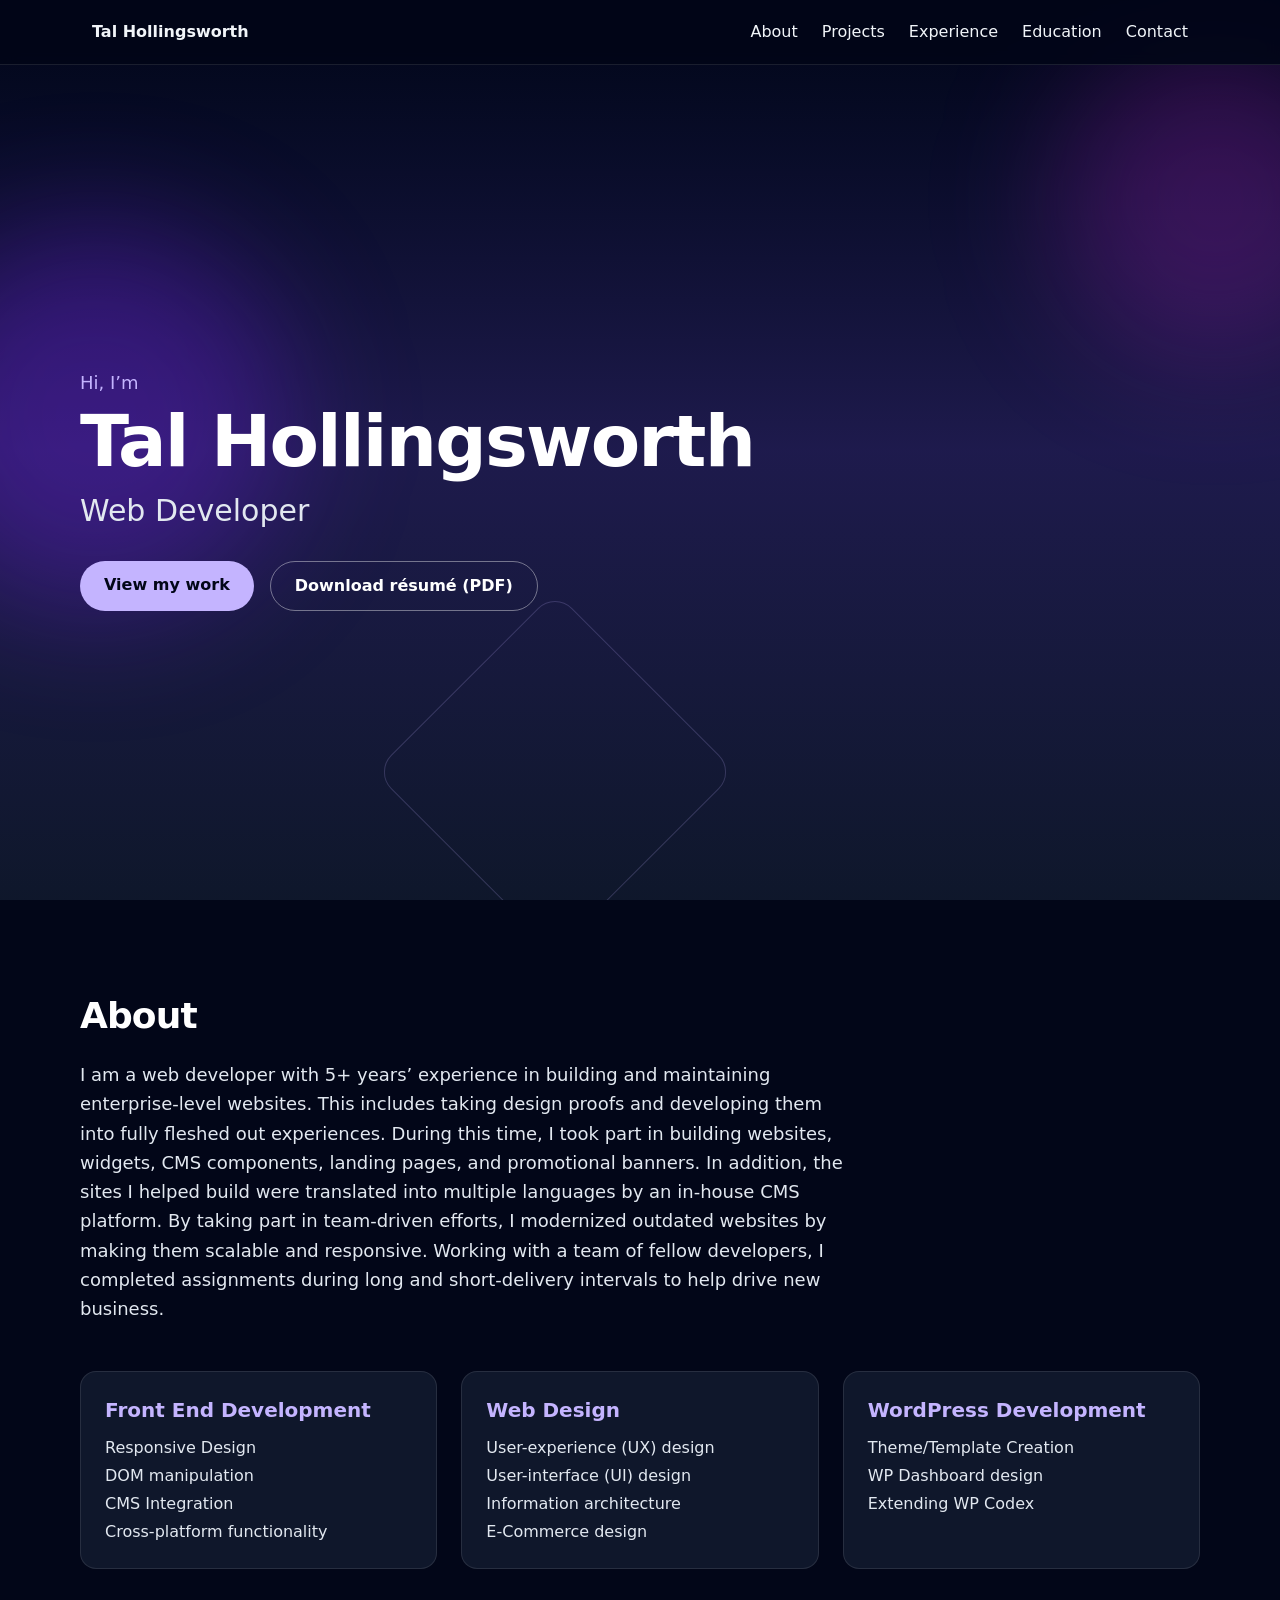
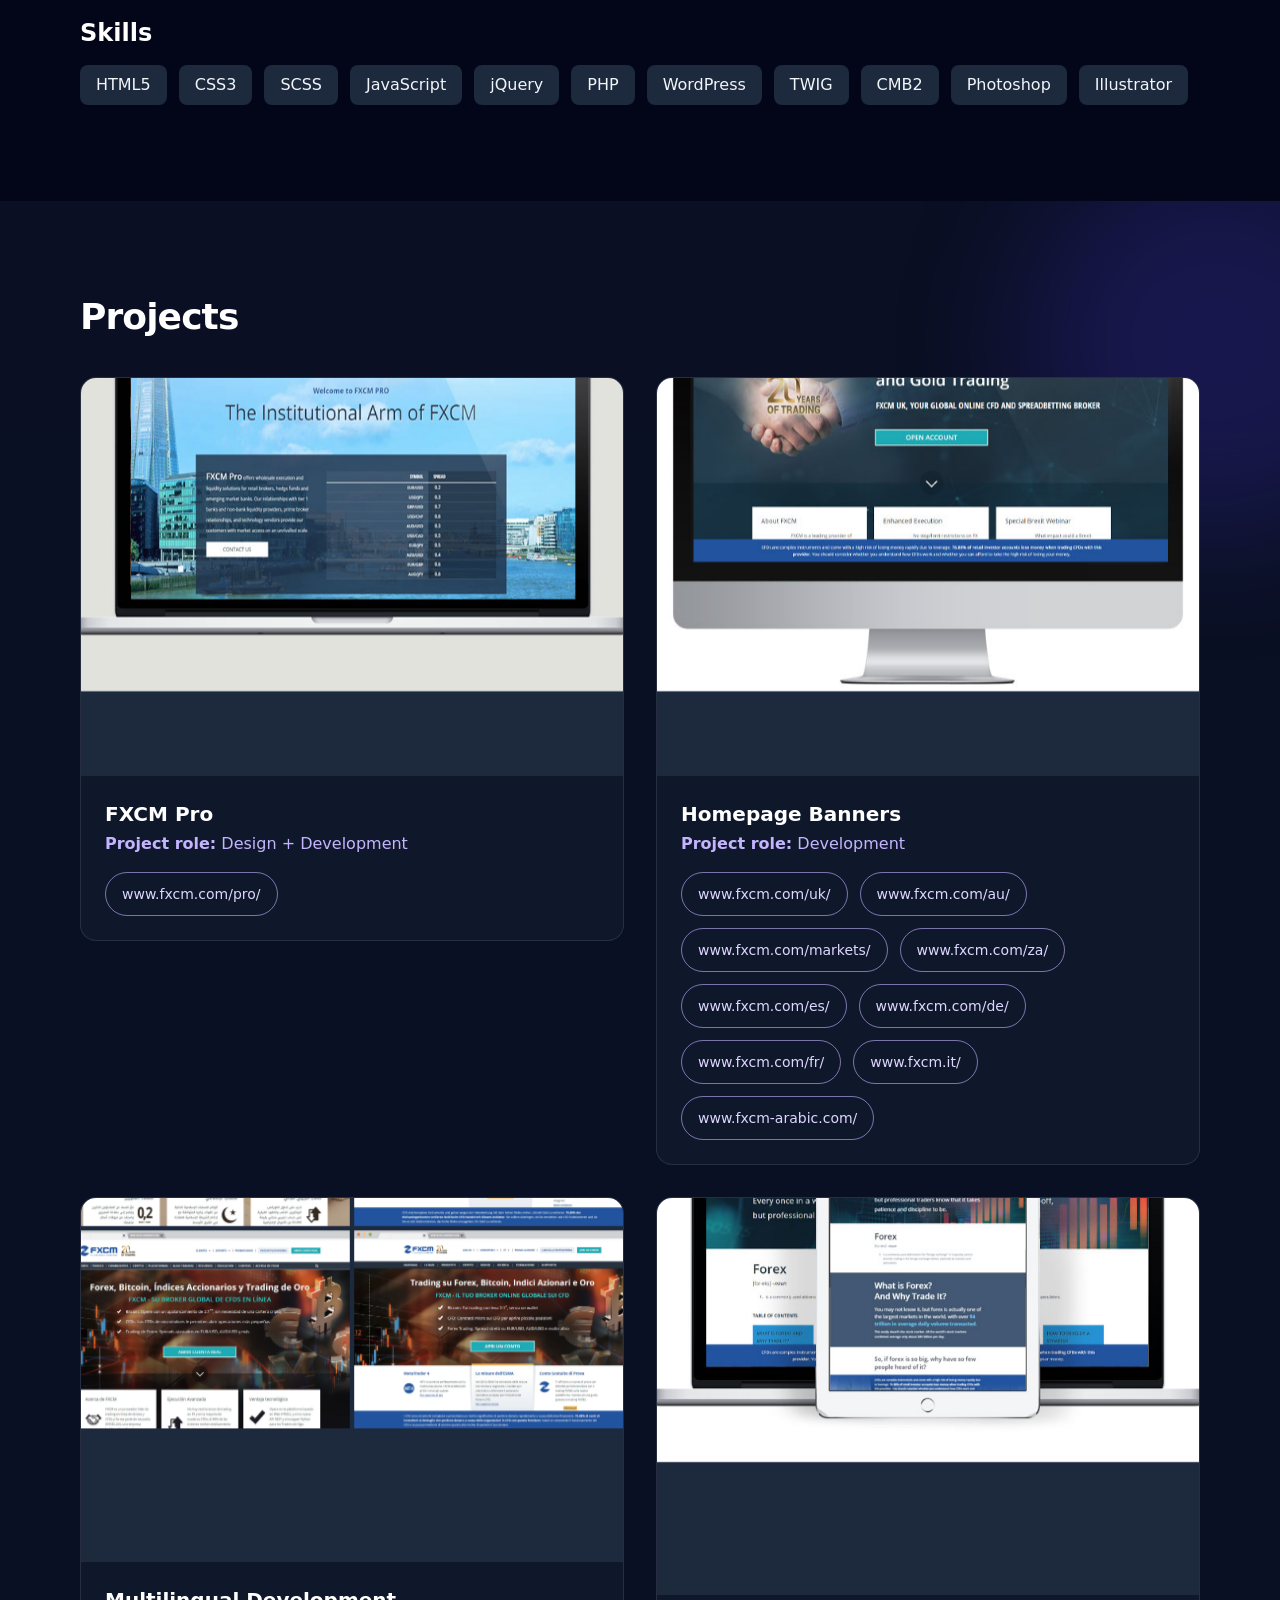
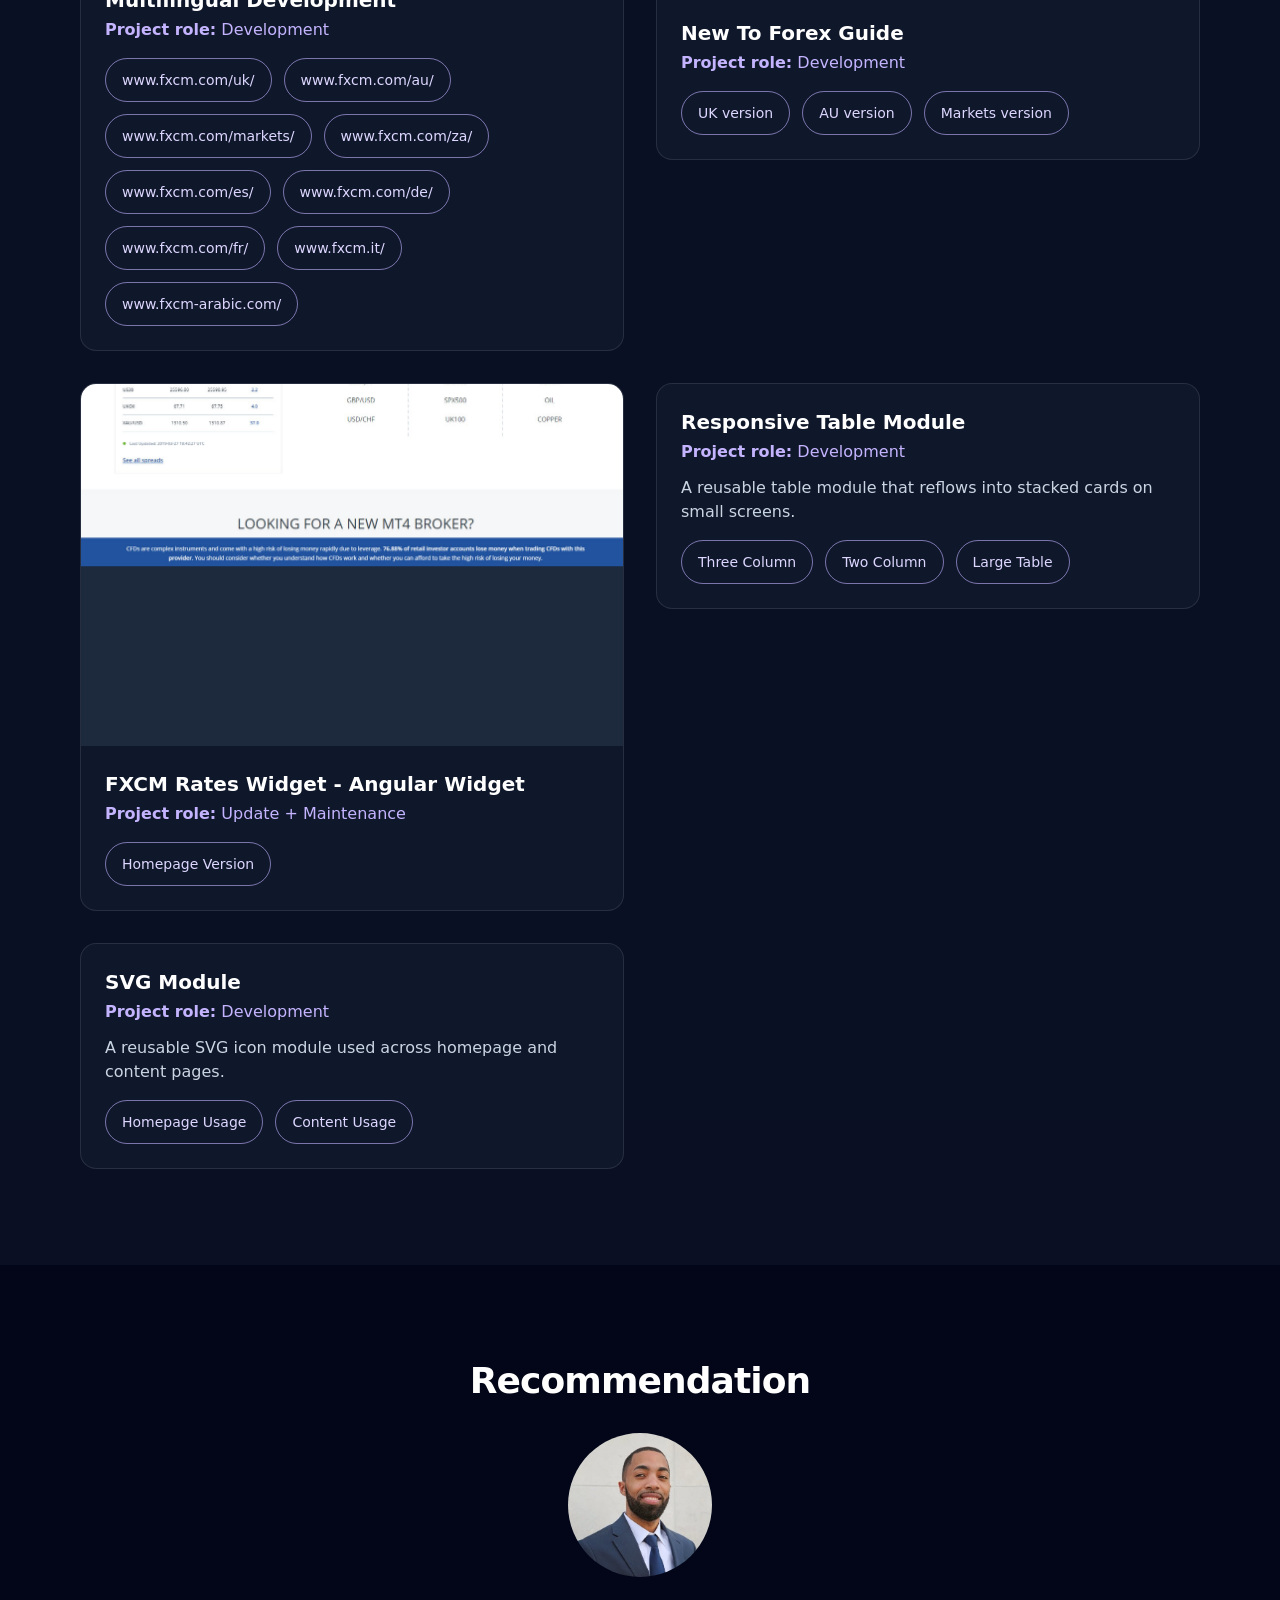
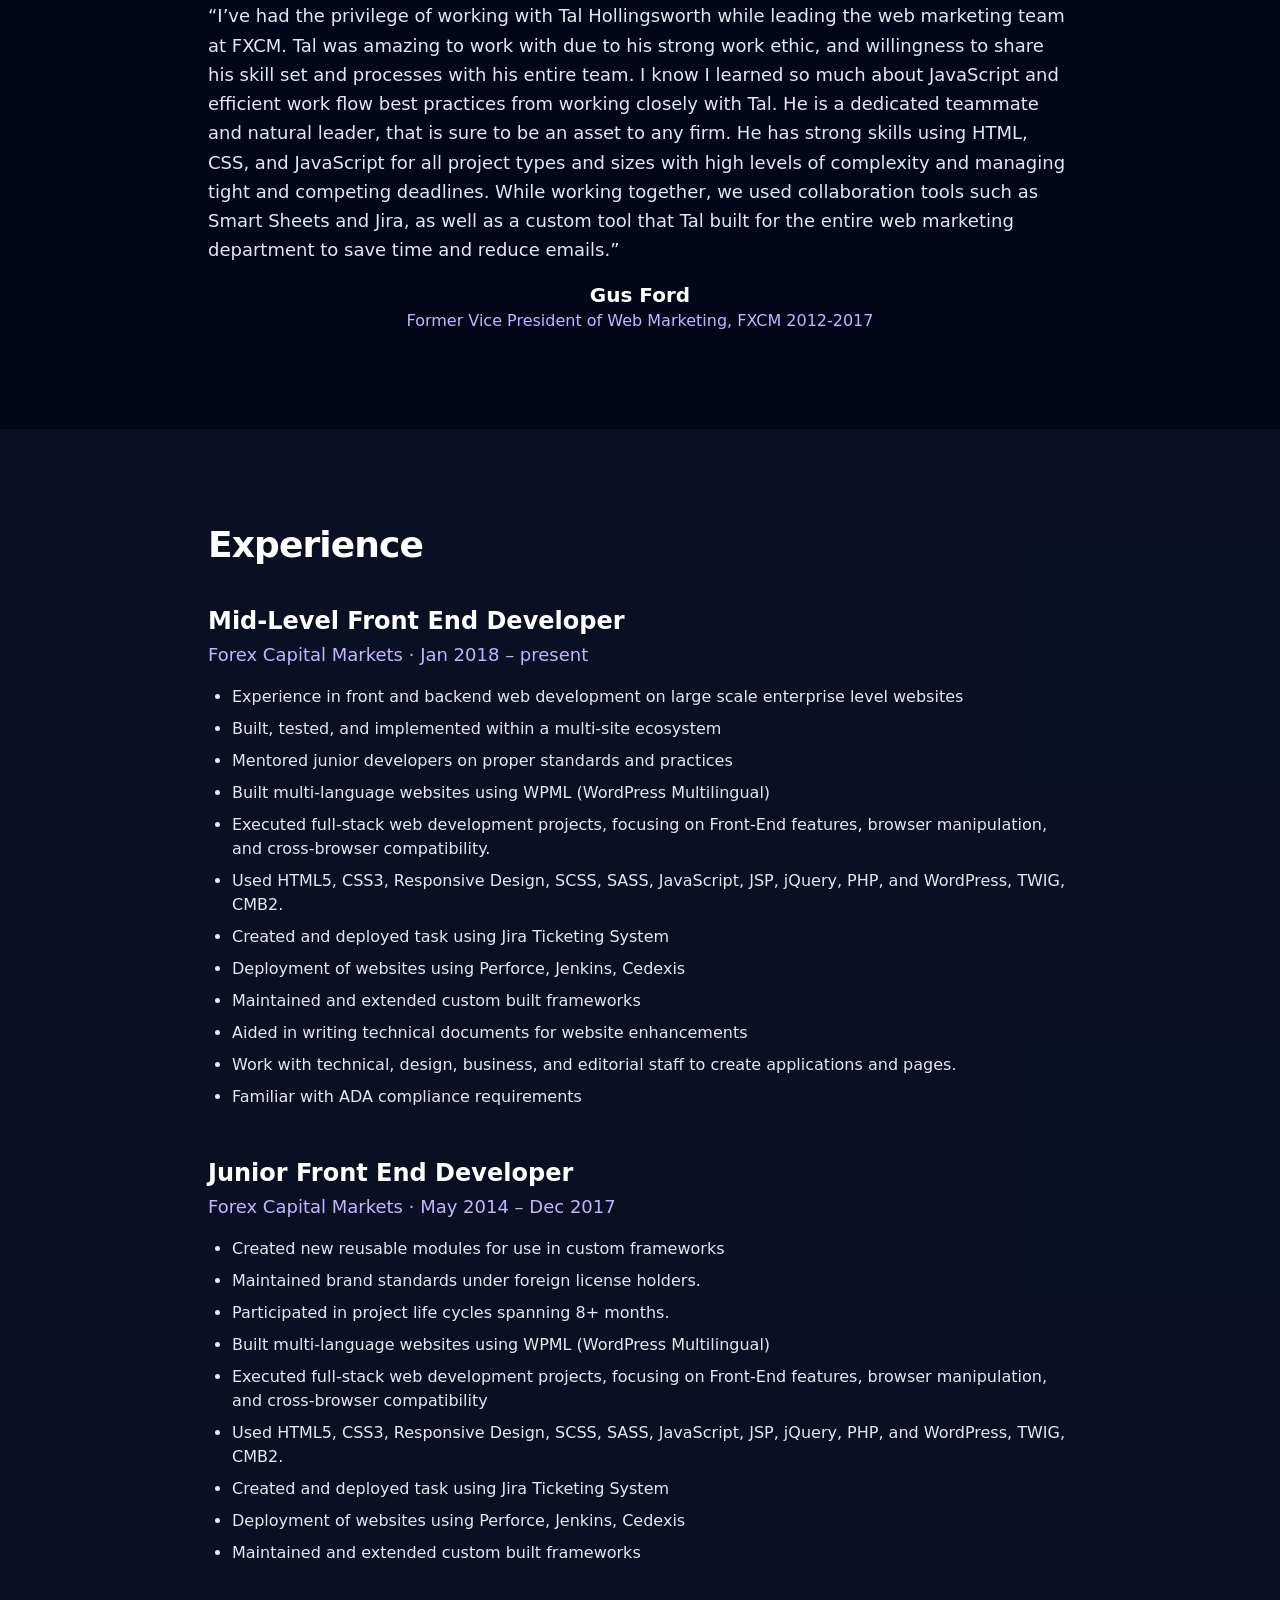
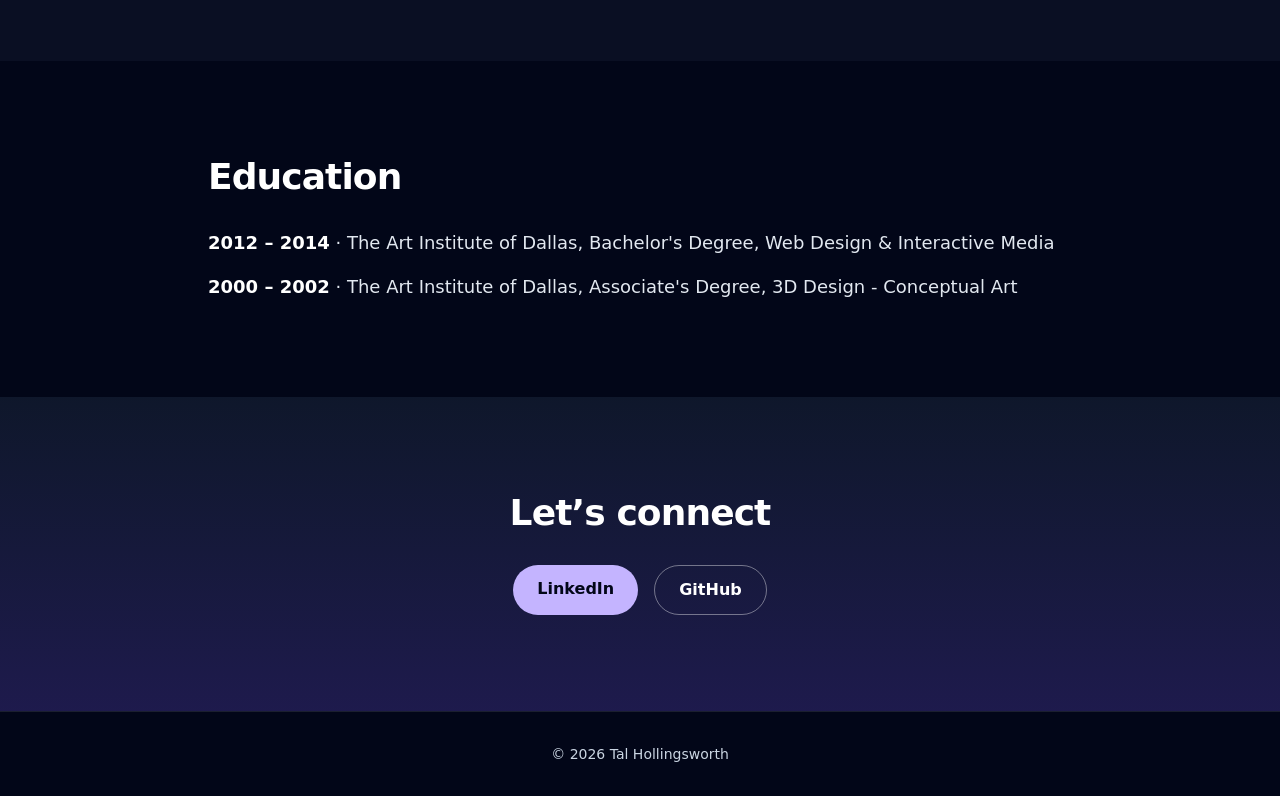
==== index.html @ cdb75568 "Deploy modern portfolio Co-authored-by: Copilot <223556219+Copilot@users.noreply.github.com>" ====
<!DOCTYPE html><html lang="en" class="scroll-smooth antialiased"><head><meta charSet="utf-8"/><meta name="viewport" content="width=device-width, initial-scale=1"/><link rel="stylesheet" href="/_next/static/chunks/3t9hh4xk7poud.css" data-precedence="next"/><link rel="preload" as="script" fetchPriority="low" href="/_next/static/chunks/0j1we3cwg31qe.js"/><script src="/_next/static/chunks/1cuyxw6v18rxx.js" async=""></script><script src="/_next/static/chunks/39_j1bdzreq0m.js" async=""></script><script src="/_next/static/chunks/turbopack-2u1d16houkiyo.js" async=""></script><script src="/_next/static/chunks/3qfy96eoyh-ek.js" async=""></script><script src="/_next/static/chunks/020_-06i-cjxu.js" async=""></script><title>Tal Hollingsworth | Web Developer</title><meta name="description" content="Portfolio of Tal Hollingsworth, a front end web developer with 5+ years of enterprise experience."/><link rel="icon" href="/favicon.ico?favicon.1pvap5gibhwic.ico" sizes="32x32" type="image/x-icon"/><script src="/_next/static/chunks/0cz1d0mv5g_q7.js" noModule=""></script></head><body class="bg-slate-950 text-slate-100"><div hidden=""><!--$--><!--/$--></div><a href="#main" class="sr-only z-[60] rounded bg-white px-4 py-2 font-semibold text-slate-950 focus:not-sr-only focus:fixed focus:left-2 focus:top-2">Skip to main content</a><header class="fixed inset-x-0 top-0 z-50 border-b border-white/10 bg-slate-950/90 backdrop-blur"><nav aria-label="Main" class="mx-auto flex max-w-6xl items-center justify-between px-4 py-3"><a href="#top" class="block rounded px-3 py-2 text-slate-100 hover:text-violet-300 focus-visible:outline-2 focus-visible:outline-offset-2 focus-visible:outline-violet-300 font-semibold">Tal Hollingsworth</a><button type="button" class="rounded border border-white/30 px-3 py-2 text-slate-100 md:hidden focus-visible:outline-2 focus-visible:outline-offset-2 focus-visible:outline-violet-300" aria-expanded="false" aria-controls="nav-links">Menu</button><ul id="nav-links" class="hidden absolute inset-x-0 top-full bg-slate-950 p-2 md:static md:flex md:bg-transparent md:p-0"><li><a href="#about" class="block rounded px-3 py-2 text-slate-100 hover:text-violet-300 focus-visible:outline-2 focus-visible:outline-offset-2 focus-visible:outline-violet-300">About</a></li><li><a href="#projects" class="block rounded px-3 py-2 text-slate-100 hover:text-violet-300 focus-visible:outline-2 focus-visible:outline-offset-2 focus-visible:outline-violet-300">Projects</a></li><li><a href="#experience" class="block rounded px-3 py-2 text-slate-100 hover:text-violet-300 focus-visible:outline-2 focus-visible:outline-offset-2 focus-visible:outline-violet-300">Experience</a></li><li><a href="#education" class="block rounded px-3 py-2 text-slate-100 hover:text-violet-300 focus-visible:outline-2 focus-visible:outline-offset-2 focus-visible:outline-violet-300">Education</a></li><li><a href="#contact" class="block rounded px-3 py-2 text-slate-100 hover:text-violet-300 focus-visible:outline-2 focus-visible:outline-offset-2 focus-visible:outline-violet-300">Contact</a></li></ul></nav></header><main id="main"><section id="top" aria-labelledby="hero-title" class="relative flex min-h-screen items-center overflow-hidden bg-gradient-to-b from-slate-950 via-indigo-950 to-slate-900"><div aria-hidden="true" class="pointer-events-none absolute inset-0"><div class="will-change-transform absolute -left-24 top-1/4"><div class="h-96 w-96 rounded-full bg-violet-600/30 blur-3xl"></div></div><div class="will-change-transform absolute -right-24 top-10"><div class="h-80 w-80 rounded-full bg-fuchsia-500/20 blur-3xl"></div></div><div class="will-change-transform absolute bottom-0 left-1/3"><div class="h-64 w-64 rotate-45 rounded-3xl border border-violet-300/20"></div></div></div><div class="relative mx-auto w-full max-w-6xl px-4 pt-20"><p class="text-lg text-violet-300">Hi, I’m</p><h1 id="hero-title" class="mt-2 text-5xl font-extrabold tracking-tight text-white sm:text-7xl">Tal Hollingsworth</h1><p class="mt-4 text-2xl text-slate-200 sm:text-3xl">Web Developer</p><div class="mt-8 flex flex-wrap gap-4"><a href="#projects" class="rounded-full bg-violet-300 px-6 py-3 font-semibold text-slate-950 hover:bg-violet-200 focus-visible:outline-2 focus-visible:outline-offset-2 focus-visible:outline-violet-300">View my work</a><a href="/pdf/tal-hollingsworth-resume-portfolio.pdf" class="rounded-full border border-white/40 px-6 py-3 font-semibold text-white hover:bg-white/10 focus-visible:outline-2 focus-visible:outline-offset-2 focus-visible:outline-violet-300">Download résumé (PDF)</a></div></div></section><section id="about" aria-labelledby="about-title" class="mx-auto max-w-6xl px-4 py-24"><h2 id="about-title" class="text-3xl font-bold tracking-tight text-white sm:text-4xl">About</h2><p class="mt-6 max-w-3xl text-lg leading-relaxed text-slate-200">I am a web developer with 5+ years’ experience in building and maintaining enterprise-level websites. This includes taking design proofs and developing them into fully fleshed out experiences. During this time, I took part in building websites, widgets, CMS components, landing pages, and promotional banners. In addition, the sites I helped build were translated into multiple languages by an in-house CMS platform. By taking part in team-driven efforts, I modernized outdated websites by making them scalable and responsive. Working with a team of fellow developers, I completed assignments during long and short-delivery intervals to help drive new business.</p><div class="mt-12 grid gap-6 md:grid-cols-3"><div class="rounded-2xl border border-white/10 bg-slate-900 p-6"><h3 class="text-xl font-semibold text-violet-300">Front End Development</h3><ul class="mt-3 space-y-1 text-slate-200"><li>Responsive Design</li><li>DOM manipulation</li><li>CMS Integration</li><li>Cross-platform functionality</li></ul></div><div class="rounded-2xl border border-white/10 bg-slate-900 p-6"><h3 class="text-xl font-semibold text-violet-300">Web Design</h3><ul class="mt-3 space-y-1 text-slate-200"><li>User-experience (UX) design</li><li>User-interface (UI) design</li><li>Information architecture</li><li>E-Commerce design</li></ul></div><div class="rounded-2xl border border-white/10 bg-slate-900 p-6"><h3 class="text-xl font-semibold text-violet-300">WordPress Development</h3><ul class="mt-3 space-y-1 text-slate-200"><li>Theme/Template Creation</li><li>WP Dashboard design</li><li>Extending WP Codex</li></ul></div></div><h3 class="mt-12 text-2xl font-semibold text-white">Skills</h3><ul class="mt-4 flex flex-wrap gap-3"><li class="rounded-lg bg-slate-800 px-4 py-2 text-slate-100">HTML5</li><li class="rounded-lg bg-slate-800 px-4 py-2 text-slate-100">CSS3</li><li class="rounded-lg bg-slate-800 px-4 py-2 text-slate-100">SCSS</li><li class="rounded-lg bg-slate-800 px-4 py-2 text-slate-100">JavaScript</li><li class="rounded-lg bg-slate-800 px-4 py-2 text-slate-100">jQuery</li><li class="rounded-lg bg-slate-800 px-4 py-2 text-slate-100">PHP</li><li class="rounded-lg bg-slate-800 px-4 py-2 text-slate-100">WordPress</li><li class="rounded-lg bg-slate-800 px-4 py-2 text-slate-100">TWIG</li><li class="rounded-lg bg-slate-800 px-4 py-2 text-slate-100">CMB2</li><li class="rounded-lg bg-slate-800 px-4 py-2 text-slate-100">Photoshop</li><li class="rounded-lg bg-slate-800 px-4 py-2 text-slate-100">Illustrator</li></ul></section><section id="projects" aria-labelledby="projects-title" class="relative overflow-hidden bg-slate-900/60 py-24"><div aria-hidden="true" class="pointer-events-none absolute inset-0"><div class="will-change-transform absolute -right-32 top-1/3"><div class="h-96 w-96 rounded-full bg-indigo-600/20 blur-3xl"></div></div></div><div class="relative mx-auto max-w-6xl px-4"><h2 id="projects-title" class="text-3xl font-bold tracking-tight text-white sm:text-4xl">Projects</h2><ul class="mt-10 grid gap-8 lg:grid-cols-2"><li><article aria-labelledby="project-0" class="overflow-hidden rounded-2xl border border-white/10 bg-slate-900"><div class="overflow-hidden bg-slate-800"><div class="will-change-transform "><div class="grid gap-1  scale-110"><img src="/img/fxcm-pro.jpg" alt="Screenshot: FXCM Pro homepage" loading="lazy" class="h-full w-full object-cover"/></div></div></div><div class="p-6"><h3 id="project-0" class="text-xl font-semibold text-white">FXCM Pro</h3><p class="mt-1 text-violet-300"><span class="font-semibold">Project role:</span> <!-- -->Design + Development</p><ul class="mt-4 flex flex-wrap gap-3"><li><a href="https://www.fxcm.com/pro" target="_blank" rel="noopener noreferrer" class="inline-flex min-h-11 items-center rounded-full border border-violet-300/60 px-4 py-2 text-sm text-violet-200 hover:bg-violet-300 hover:text-slate-950 focus-visible:outline-2 focus-visible:outline-offset-2 focus-visible:outline-violet-300">www.fxcm.com/pro/<span class="sr-only"> (opens in new tab)</span></a></li></ul></div></article></li><li><article aria-labelledby="project-1" class="overflow-hidden rounded-2xl border border-white/10 bg-slate-900"><div class="overflow-hidden bg-slate-800"><div class="will-change-transform "><div class="grid gap-1  scale-110"><img src="/img/homepage-banners.jpg" alt="Screenshot: FXCM 20 year homepage banner" loading="lazy" class="h-full w-full object-cover"/></div></div></div><div class="p-6"><h3 id="project-1" class="text-xl font-semibold text-white">Homepage Banners</h3><p class="mt-1 text-violet-300"><span class="font-semibold">Project role:</span> <!-- -->Development</p><ul class="mt-4 flex flex-wrap gap-3"><li><a href="https://www.fxcm.com/uk" target="_blank" rel="noopener noreferrer" class="inline-flex min-h-11 items-center rounded-full border border-violet-300/60 px-4 py-2 text-sm text-violet-200 hover:bg-violet-300 hover:text-slate-950 focus-visible:outline-2 focus-visible:outline-offset-2 focus-visible:outline-violet-300">www.fxcm.com/uk/<span class="sr-only"> (opens in new tab)</span></a></li><li><a href="https://www.fxcm.com/au" target="_blank" rel="noopener noreferrer" class="inline-flex min-h-11 items-center rounded-full border border-violet-300/60 px-4 py-2 text-sm text-violet-200 hover:bg-violet-300 hover:text-slate-950 focus-visible:outline-2 focus-visible:outline-offset-2 focus-visible:outline-violet-300">www.fxcm.com/au/<span class="sr-only"> (opens in new tab)</span></a></li><li><a href="https://www.fxcm.com/markets" target="_blank" rel="noopener noreferrer" class="inline-flex min-h-11 items-center rounded-full border border-violet-300/60 px-4 py-2 text-sm text-violet-200 hover:bg-violet-300 hover:text-slate-950 focus-visible:outline-2 focus-visible:outline-offset-2 focus-visible:outline-violet-300">www.fxcm.com/markets/<span class="sr-only"> (opens in new tab)</span></a></li><li><a href="https://www.fxcm.com/za" target="_blank" rel="noopener noreferrer" class="inline-flex min-h-11 items-center rounded-full border border-violet-300/60 px-4 py-2 text-sm text-violet-200 hover:bg-violet-300 hover:text-slate-950 focus-visible:outline-2 focus-visible:outline-offset-2 focus-visible:outline-violet-300">www.fxcm.com/za/<span class="sr-only"> (opens in new tab)</span></a></li><li><a href="https://www.fxcm.com/es" target="_blank" rel="noopener noreferrer" class="inline-flex min-h-11 items-center rounded-full border border-violet-300/60 px-4 py-2 text-sm text-violet-200 hover:bg-violet-300 hover:text-slate-950 focus-visible:outline-2 focus-visible:outline-offset-2 focus-visible:outline-violet-300">www.fxcm.com/es/<span class="sr-only"> (opens in new tab)</span></a></li><li><a href="https://www.fxcm.com/de" target="_blank" rel="noopener noreferrer" class="inline-flex min-h-11 items-center rounded-full border border-violet-300/60 px-4 py-2 text-sm text-violet-200 hover:bg-violet-300 hover:text-slate-950 focus-visible:outline-2 focus-visible:outline-offset-2 focus-visible:outline-violet-300">www.fxcm.com/de/<span class="sr-only"> (opens in new tab)</span></a></li><li><a href="https://www.fxcm.com/fr" target="_blank" rel="noopener noreferrer" class="inline-flex min-h-11 items-center rounded-full border border-violet-300/60 px-4 py-2 text-sm text-violet-200 hover:bg-violet-300 hover:text-slate-950 focus-visible:outline-2 focus-visible:outline-offset-2 focus-visible:outline-violet-300">www.fxcm.com/fr/<span class="sr-only"> (opens in new tab)</span></a></li><li><a href="https://www.fxcm.it/" target="_blank" rel="noopener noreferrer" class="inline-flex min-h-11 items-center rounded-full border border-violet-300/60 px-4 py-2 text-sm text-violet-200 hover:bg-violet-300 hover:text-slate-950 focus-visible:outline-2 focus-visible:outline-offset-2 focus-visible:outline-violet-300">www.fxcm.it/<span class="sr-only"> (opens in new tab)</span></a></li><li><a href="https://www.fxcm-arabic.com/" target="_blank" rel="noopener noreferrer" class="inline-flex min-h-11 items-center rounded-full border border-violet-300/60 px-4 py-2 text-sm text-violet-200 hover:bg-violet-300 hover:text-slate-950 focus-visible:outline-2 focus-visible:outline-offset-2 focus-visible:outline-violet-300">www.fxcm-arabic.com/<span class="sr-only"> (opens in new tab)</span></a></li></ul></div></article></li><li><article aria-labelledby="project-2" class="overflow-hidden rounded-2xl border border-white/10 bg-slate-900"><div class="overflow-hidden bg-slate-800"><div class="will-change-transform "><div class="grid gap-1 grid-cols-2 scale-110"><img src="/img/ar-banner.jpg" alt="Screenshot: FXCM Arabic homepage" loading="lazy" class="h-full w-full object-cover"/><img src="/img/de-banner.jpg" alt="Screenshot: FXCM German homepage" loading="lazy" class="h-full w-full object-cover"/><img src="/img/es-banner.jpg" alt="Screenshot: FXCM Spanish homepage" loading="lazy" class="h-full w-full object-cover"/><img src="/img/it-banner.jpg" alt="Screenshot: FXCM Italian homepage" loading="lazy" class="h-full w-full object-cover"/></div></div></div><div class="p-6"><h3 id="project-2" class="text-xl font-semibold text-white">Multilingual Development</h3><p class="mt-1 text-violet-300"><span class="font-semibold">Project role:</span> <!-- -->Development</p><ul class="mt-4 flex flex-wrap gap-3"><li><a href="https://www.fxcm.com/uk" target="_blank" rel="noopener noreferrer" class="inline-flex min-h-11 items-center rounded-full border border-violet-300/60 px-4 py-2 text-sm text-violet-200 hover:bg-violet-300 hover:text-slate-950 focus-visible:outline-2 focus-visible:outline-offset-2 focus-visible:outline-violet-300">www.fxcm.com/uk/<span class="sr-only"> (opens in new tab)</span></a></li><li><a href="https://www.fxcm.com/au" target="_blank" rel="noopener noreferrer" class="inline-flex min-h-11 items-center rounded-full border border-violet-300/60 px-4 py-2 text-sm text-violet-200 hover:bg-violet-300 hover:text-slate-950 focus-visible:outline-2 focus-visible:outline-offset-2 focus-visible:outline-violet-300">www.fxcm.com/au/<span class="sr-only"> (opens in new tab)</span></a></li><li><a href="https://www.fxcm.com/markets" target="_blank" rel="noopener noreferrer" class="inline-flex min-h-11 items-center rounded-full border border-violet-300/60 px-4 py-2 text-sm text-violet-200 hover:bg-violet-300 hover:text-slate-950 focus-visible:outline-2 focus-visible:outline-offset-2 focus-visible:outline-violet-300">www.fxcm.com/markets/<span class="sr-only"> (opens in new tab)</span></a></li><li><a href="https://www.fxcm.com/za" target="_blank" rel="noopener noreferrer" class="inline-flex min-h-11 items-center rounded-full border border-violet-300/60 px-4 py-2 text-sm text-violet-200 hover:bg-violet-300 hover:text-slate-950 focus-visible:outline-2 focus-visible:outline-offset-2 focus-visible:outline-violet-300">www.fxcm.com/za/<span class="sr-only"> (opens in new tab)</span></a></li><li><a href="https://www.fxcm.com/es" target="_blank" rel="noopener noreferrer" class="inline-flex min-h-11 items-center rounded-full border border-violet-300/60 px-4 py-2 text-sm text-violet-200 hover:bg-violet-300 hover:text-slate-950 focus-visible:outline-2 focus-visible:outline-offset-2 focus-visible:outline-violet-300">www.fxcm.com/es/<span class="sr-only"> (opens in new tab)</span></a></li><li><a href="https://www.fxcm.com/de" target="_blank" rel="noopener noreferrer" class="inline-flex min-h-11 items-center rounded-full border border-violet-300/60 px-4 py-2 text-sm text-violet-200 hover:bg-violet-300 hover:text-slate-950 focus-visible:outline-2 focus-visible:outline-offset-2 focus-visible:outline-violet-300">www.fxcm.com/de/<span class="sr-only"> (opens in new tab)</span></a></li><li><a href="https://www.fxcm.com/fr" target="_blank" rel="noopener noreferrer" class="inline-flex min-h-11 items-center rounded-full border border-violet-300/60 px-4 py-2 text-sm text-violet-200 hover:bg-violet-300 hover:text-slate-950 focus-visible:outline-2 focus-visible:outline-offset-2 focus-visible:outline-violet-300">www.fxcm.com/fr/<span class="sr-only"> (opens in new tab)</span></a></li><li><a href="https://www.fxcm.it/" target="_blank" rel="noopener noreferrer" class="inline-flex min-h-11 items-center rounded-full border border-violet-300/60 px-4 py-2 text-sm text-violet-200 hover:bg-violet-300 hover:text-slate-950 focus-visible:outline-2 focus-visible:outline-offset-2 focus-visible:outline-violet-300">www.fxcm.it/<span class="sr-only"> (opens in new tab)</span></a></li><li><a href="https://www.fxcm-arabic.com/" target="_blank" rel="noopener noreferrer" class="inline-flex min-h-11 items-center rounded-full border border-violet-300/60 px-4 py-2 text-sm text-violet-200 hover:bg-violet-300 hover:text-slate-950 focus-visible:outline-2 focus-visible:outline-offset-2 focus-visible:outline-violet-300">www.fxcm-arabic.com/<span class="sr-only"> (opens in new tab)</span></a></li></ul></div></article></li><li><article aria-labelledby="project-3" class="overflow-hidden rounded-2xl border border-white/10 bg-slate-900"><div class="overflow-hidden bg-slate-800"><div class="will-change-transform "><div class="grid gap-1  scale-110"><img src="/img/new-to-forex-guide.jpg" alt="Screenshot: FXCM New to Forex Guide webpage" loading="lazy" class="h-full w-full object-cover"/></div></div></div><div class="p-6"><h3 id="project-3" class="text-xl font-semibold text-white">New To Forex Guide</h3><p class="mt-1 text-violet-300"><span class="font-semibold">Project role:</span> <!-- -->Development</p><ul class="mt-4 flex flex-wrap gap-3"><li><a href="https://www.fxcm.com/uk/education/new-to-forex/" target="_blank" rel="noopener noreferrer" class="inline-flex min-h-11 items-center rounded-full border border-violet-300/60 px-4 py-2 text-sm text-violet-200 hover:bg-violet-300 hover:text-slate-950 focus-visible:outline-2 focus-visible:outline-offset-2 focus-visible:outline-violet-300">UK version<span class="sr-only"> (opens in new tab)</span></a></li><li><a href="https://www.fxcm.com/au/education/new-to-forex/" target="_blank" rel="noopener noreferrer" class="inline-flex min-h-11 items-center rounded-full border border-violet-300/60 px-4 py-2 text-sm text-violet-200 hover:bg-violet-300 hover:text-slate-950 focus-visible:outline-2 focus-visible:outline-offset-2 focus-visible:outline-violet-300">AU version<span class="sr-only"> (opens in new tab)</span></a></li><li><a href="https://www.fxcm.com/markets/education/new-to-forex/" target="_blank" rel="noopener noreferrer" class="inline-flex min-h-11 items-center rounded-full border border-violet-300/60 px-4 py-2 text-sm text-violet-200 hover:bg-violet-300 hover:text-slate-950 focus-visible:outline-2 focus-visible:outline-offset-2 focus-visible:outline-violet-300">Markets version<span class="sr-only"> (opens in new tab)</span></a></li></ul></div></article></li><li><article aria-labelledby="project-4" class="overflow-hidden rounded-2xl border border-white/10 bg-slate-900"><div class="overflow-hidden bg-slate-800"><div class="will-change-transform "><div class="grid gap-1  scale-110"><img src="/img/rate-widget.jpg" alt="Screenshot: FXCM Rates Widget" loading="lazy" class="h-full w-full object-cover"/></div></div></div><div class="p-6"><h3 id="project-4" class="text-xl font-semibold text-white">FXCM Rates Widget - Angular Widget</h3><p class="mt-1 text-violet-300"><span class="font-semibold">Project role:</span> <!-- -->Update + Maintenance</p><ul class="mt-4 flex flex-wrap gap-3"><li><a href="https://www.fxcm.com/uk" target="_blank" rel="noopener noreferrer" class="inline-flex min-h-11 items-center rounded-full border border-violet-300/60 px-4 py-2 text-sm text-violet-200 hover:bg-violet-300 hover:text-slate-950 focus-visible:outline-2 focus-visible:outline-offset-2 focus-visible:outline-violet-300">Homepage Version<span class="sr-only"> (opens in new tab)</span></a></li></ul></div></article></li><li><article aria-labelledby="project-5" class="overflow-hidden rounded-2xl border border-white/10 bg-slate-900"><div class="p-6"><h3 id="project-5" class="text-xl font-semibold text-white">Responsive Table Module</h3><p class="mt-1 text-violet-300"><span class="font-semibold">Project role:</span> <!-- -->Development</p><p class="mt-3 text-slate-300">A reusable table module that reflows into stacked cards on small screens.</p><ul class="mt-4 flex flex-wrap gap-3"><li><a href="https://www.fxcm.com/uk/accounts/spread-costs/" target="_blank" rel="noopener noreferrer" class="inline-flex min-h-11 items-center rounded-full border border-violet-300/60 px-4 py-2 text-sm text-violet-200 hover:bg-violet-300 hover:text-slate-950 focus-visible:outline-2 focus-visible:outline-offset-2 focus-visible:outline-violet-300">Three Column<span class="sr-only"> (opens in new tab)</span></a></li><li><a href="https://www.fxcm.com/uk/indices/spread-costs/" target="_blank" rel="noopener noreferrer" class="inline-flex min-h-11 items-center rounded-full border border-violet-300/60 px-4 py-2 text-sm text-violet-200 hover:bg-violet-300 hover:text-slate-950 focus-visible:outline-2 focus-visible:outline-offset-2 focus-visible:outline-violet-300">Two Column<span class="sr-only"> (opens in new tab)</span></a></li><li><a href="https://www.fxcm.com/uk/algorithmic-trading/compare-api/" target="_blank" rel="noopener noreferrer" class="inline-flex min-h-11 items-center rounded-full border border-violet-300/60 px-4 py-2 text-sm text-violet-200 hover:bg-violet-300 hover:text-slate-950 focus-visible:outline-2 focus-visible:outline-offset-2 focus-visible:outline-violet-300">Large Table<span class="sr-only"> (opens in new tab)</span></a></li></ul></div></article></li><li><article aria-labelledby="project-6" class="overflow-hidden rounded-2xl border border-white/10 bg-slate-900"><div class="p-6"><h3 id="project-6" class="text-xl font-semibold text-white">SVG Module</h3><p class="mt-1 text-violet-300"><span class="font-semibold">Project role:</span> <!-- -->Development</p><p class="mt-3 text-slate-300">A reusable SVG icon module used across homepage and content pages.</p><ul class="mt-4 flex flex-wrap gap-3"><li><a href="https://www.fxcm.com/uk/" target="_blank" rel="noopener noreferrer" class="inline-flex min-h-11 items-center rounded-full border border-violet-300/60 px-4 py-2 text-sm text-violet-200 hover:bg-violet-300 hover:text-slate-950 focus-visible:outline-2 focus-visible:outline-offset-2 focus-visible:outline-violet-300">Homepage Usage<span class="sr-only"> (opens in new tab)</span></a></li><li><a href="https://www.fxcm.com/uk/crypto/" target="_blank" rel="noopener noreferrer" class="inline-flex min-h-11 items-center rounded-full border border-violet-300/60 px-4 py-2 text-sm text-violet-200 hover:bg-violet-300 hover:text-slate-950 focus-visible:outline-2 focus-visible:outline-offset-2 focus-visible:outline-violet-300">Content Usage<span class="sr-only"> (opens in new tab)</span></a></li></ul></div></article></li></ul></div></section><section aria-labelledby="testimonial-title" class="mx-auto max-w-4xl px-4 py-24 text-center"><h2 id="testimonial-title" class="text-3xl font-bold tracking-tight text-white sm:text-4xl">Recommendation</h2><figure class="mt-8"><img src="/img/gus-ford.jpg" alt="Portrait of Gus Ford" loading="lazy" class="mx-auto h-36 w-36 rounded-full object-cover"/><blockquote class="mt-6 text-left text-lg leading-relaxed text-slate-200"><p>“<!-- -->I’ve had the privilege of working with Tal Hollingsworth while leading the web marketing team at FXCM. Tal was amazing to work with due to his strong work ethic, and willingness to share his skill set and processes with his entire team. I know I learned so much about JavaScript and efficient work flow best practices from working closely with Tal. He is a dedicated teammate and natural leader, that is sure to be an asset to any firm. He has strong skills using HTML, CSS, and JavaScript for all project types and sizes with high levels of complexity and managing tight and competing deadlines. While working together, we used collaboration tools such as Smart Sheets and Jira, as well as a custom tool that Tal built for the entire web marketing department to save time and reduce emails.<!-- -->”</p></blockquote><figcaption class="mt-4"><span class="block text-xl font-semibold text-white">Gus Ford</span><span class="text-violet-300">Former Vice President of Web Marketing<!-- -->, <!-- -->FXCM 2012-2017</span></figcaption></figure></section><section id="experience" aria-labelledby="experience-title" class="bg-slate-900/60 py-24"><div class="mx-auto max-w-4xl px-4"><h2 id="experience-title" class="text-3xl font-bold tracking-tight text-white sm:text-4xl">Experience</h2><ol class="mt-10 space-y-12"><li><h3 class="text-2xl font-semibold text-white">Mid-Level Front End Developer</h3><p class="mt-1 text-lg text-violet-300">Forex Capital Markets<!-- --> · <time>Jan 2018</time> – <!-- -->present</p><ul class="mt-4 list-disc space-y-2 pl-6 text-slate-200"><li>Experience in front and backend web development on large scale enterprise level websites</li><li>Built, tested, and implemented within a multi-site ecosystem</li><li>Mentored junior developers on proper standards and practices</li><li>Built multi-language websites using WPML (WordPress Multilingual)</li><li>Executed full-stack web development projects, focusing on Front-End features, browser manipulation, and cross-browser compatibility.</li><li>Used HTML5, CSS3, Responsive Design, SCSS, SASS, JavaScript, JSP, jQuery, PHP, and WordPress, TWIG, CMB2.</li><li>Created and deployed task using Jira Ticketing System</li><li>Deployment of websites using Perforce, Jenkins, Cedexis</li><li>Maintained and extended custom built frameworks</li><li>Aided in writing technical documents for website enhancements</li><li>Work with technical, design, business, and editorial staff to create applications and pages.</li><li>Familiar with ADA compliance requirements</li></ul></li><li><h3 class="text-2xl font-semibold text-white">Junior Front End Developer</h3><p class="mt-1 text-lg text-violet-300">Forex Capital Markets<!-- --> · <time>May 2014</time> – <time>Dec 2017</time></p><ul class="mt-4 list-disc space-y-2 pl-6 text-slate-200"><li>Created new reusable modules for use in custom frameworks</li><li>Maintained brand standards under foreign license holders.</li><li>Participated in project life cycles spanning 8+ months.</li><li>Built multi-language websites using WPML (WordPress Multilingual)</li><li>Executed full-stack web development projects, focusing on Front-End features, browser manipulation, and cross-browser compatibility</li><li>Used HTML5, CSS3, Responsive Design, SCSS, SASS, JavaScript, JSP, jQuery, PHP, and WordPress, TWIG, CMB2.</li><li>Created and deployed task using Jira Ticketing System</li><li>Deployment of websites using Perforce, Jenkins, Cedexis</li><li>Maintained and extended custom built frameworks</li></ul></li></ol></div></section><section id="education" aria-labelledby="education-title" class="mx-auto max-w-4xl px-4 py-24"><h2 id="education-title" class="text-3xl font-bold tracking-tight text-white sm:text-4xl">Education</h2><ul class="mt-8 space-y-4"><li class="text-lg text-slate-200"><span class="font-semibold text-white">2012<!-- --> – <!-- -->2014</span> · <!-- -->The Art Institute of Dallas<!-- -->, <!-- -->Bachelor&#x27;s Degree, Web Design &amp; Interactive Media</li><li class="text-lg text-slate-200"><span class="font-semibold text-white">2000<!-- --> – <!-- -->2002</span> · <!-- -->The Art Institute of Dallas<!-- -->, <!-- -->Associate&#x27;s Degree, 3D Design - Conceptual Art</li></ul></section><section id="contact" aria-labelledby="contact-title" class="bg-gradient-to-b from-slate-900 to-indigo-950 py-24 text-center"><h2 id="contact-title" class="text-3xl font-bold tracking-tight text-white sm:text-4xl">Let’s connect</h2><div class="mt-8 flex flex-wrap justify-center gap-4"><a href="https://www.linkedin.com/in/tal-hollingsworth" target="_blank" rel="noopener noreferrer" class="rounded-full bg-violet-300 px-6 py-3 font-semibold text-slate-950 hover:bg-violet-200 focus-visible:outline-2 focus-visible:outline-offset-2 focus-visible:outline-violet-300">LinkedIn<span class="sr-only"> (opens in new tab)</span></a><a href="https://github.com/talHollingsworth" target="_blank" rel="noopener noreferrer" class="rounded-full border border-white/40 px-6 py-3 font-semibold text-white hover:bg-white/10 focus-visible:outline-2 focus-visible:outline-offset-2 focus-visible:outline-violet-300">GitHub<span class="sr-only"> (opens in new tab)</span></a></div></section></main><footer class="border-t border-white/10 py-8 text-center text-sm text-slate-300">© <!-- -->2026<!-- --> <!-- -->Tal Hollingsworth</footer><!--$--><!--/$--><script id="_R_">(globalThis["TURBOPACK"] || (globalThis["TURBOPACK"] = [])).push({"otherChunks":["static/chunks/0j1we3cwg31qe.js","static/chunks/1cuyxw6v18rxx.js","static/chunks/39_j1bdzreq0m.js"],"runtimeModuleIds":[94553]});</script><script src="/_next/static/chunks/0j1we3cwg31qe.js" async=""></script><script>(self.__next_f=self.__next_f||[]).push([0])</script><script>self.__next_f.push([1,"1:\"$Sreact.fragment\"\n2:\"/_next/static/chunks/3qfy96eoyh-ek.js\"\n3:I[39756,[\"$2\"],\"default\"]\n4:I[37457,[\"$2\"],\"default\"]\n6:\"/_next/static/chunks/020_-06i-cjxu.js\"\n7:I[42724,[\"$2\",\"$6\"],\"default\"]\n8:I[83665,[\"$2\",\"$6\"],\"default\"]\n14:\"ViewportBoundary\"\n15:I[97367,[\"$2\"],\"$14\"]\n17:\"MetadataBoundary\"\n18:I[97367,[\"$2\"],\"$17\"]\n19:\"$Sreact.suspense\"\n1b:I[68027,[\"$2\"],\"default\",1]\n:HL[\"/_next/static/chunks/3t9hh4xk7poud.css\",\"style\"]\n5:[[\"children\",{\"s\":\"__PAGE__\",\"h\":512,\"d\":{\"r\":[\"$\",\"$1\",\"c\",{\"children\":[[[\"$\",\"a\",null,{\"href\":\"#main\",\"className\":\"sr-only z-[60] rounded bg-white px-4 py-2 font-semibold text-slate-950 focus:not-sr-only focus:fixed focus:left-2 focus:top-2\",\"children\":\"Skip to main content\"}],[\"$\",\"$L7\",null,{\"name\":\"Tal Hollingsworth\"}],[\"$\",\"main\",null,{\"id\":\"main\",\"children\":[[\"$\",\"section\",null,{\"id\":\"top\",\"aria-labelledby\":\"hero-title\",\"className\":\"relative flex min-h-screen items-center overflow-hidden bg-gradient-to-b from-slate-950 via-indigo-950 to-slate-900\",\"children\":[[\"$\",\"div\",null,{\"aria-hidden\":\"true\",\"className\":\"pointer-events-none absolute inset-0\",\"children\":[[\"$\",\"$L8\",null,{\"speed\":0.5,\"className\":\"absolute -left-24 top-1/4\",\"children\":[\"$\",\"div\",null,{\"className\":\"h-96 w-96 rounded-full bg-violet-600/30 blur-3xl\"}]}],[\"$\",\"$L8\",null,{\"speed\":0.3,\"className\":\"absolute -right-24 top-10\",\"children\":[\"$\",\"div\",null,{\"className\":\"h-80 w-80 rounded-full bg-fuchsia-500/20 blur-3xl\"}]}],[\"$\",\"$L8\",null,{\"speed\":0.15,\"className\":\"absolute bottom-0 left-1/3\",\"children\":[\"$\",\"div\",null,{\"className\":\"h-64 w-64 rotate-45 rounded-3xl border border-violet-300/20\"}]}]]}],[\"$\",\"div\",null,{\"className\":\"relative mx-auto w-full max-w-6xl px-4 pt-20\",\"children\":[[\"$\",\"p\",null,{\"className\":\"text-lg text-violet-300\",\"children\":\"Hi, I’m\"}],[\"$\",\"h1\",null,{\"id\":\"hero-title\",\"className\":\"mt-2 text-5xl font-extrabold tracking-tight text-white sm:text-7xl\",\"children\":\"Tal Hollingsworth\"}],[\"$\",\"p\",null,{\"className\":\"mt-4 text-2xl text-slate-200 sm:text-3xl\",\"children\":\"Web Developer\"}],[\"$\",\"div\",null,{\"className\":\"mt-8 flex flex-wrap gap-4\",\"children\":[[\"$\",\"a\",null,{\"href\":\"#projects\",\"className\":\"rounded-full bg-violet-300 px-6 py-3 font-semibold text-slate-950 hover:bg-violet-200 focus-visible:outline-2 focus-visible:outline-offset-2 focus-visible:outline-violet-300\",\"children\":\"View my work\"}],[\"$\",\"a\",null,{\"href\":\"/pdf/tal-hollingsworth-resume-portfolio.pdf\",\"className\":\"rounded-full border border-white/40 px-6 py-3 font-semibold text-white hover:bg-white/10 focus-visible:outline-2 focus-visible:outline-offset-2 focus-visible:outline-violet-300\",\"children\":\"Download résumé (PDF)\"}]]}]]}]]}],[\"$\",\"section\",null,{\"id\":\"about\",\"aria-labelledby\":\"about-title\",\"className\":\"mx-auto max-w-6xl px-4 py-24\",\"children\":[[\"$\",\"h2\",null,{\"id\":\"about-title\",\"className\":\"text-3xl font-bold tracking-tight text-white sm:text-4xl\",\"children\":\"About\"}],[\"$\",\"p\",null,{\"className\":\"mt-6 max-w-3xl text-lg leading-relaxed text-slate-200\",\"children\":\"I am a web developer with 5+ years’ experience in building and maintaining enterprise-level websites. This includes taking design proofs and developing them into fully fleshed out experiences. During this time, I took part in building websites, widgets, CMS components, landing pages, and promotional banners. In addition, the sites I helped build were translated into multiple languages by an in-house CMS platform. By taking part in team-driven efforts, I modernized outdated websites by making them scalable and responsive. Working with a team of fellow developers, I completed assignments during long and short-delivery intervals to help drive new business.\"}],\"$L9\",\"$La\",\"$Lb\"]}],\"$Lc\",\"$Ld\",\"$Le\",\"$Lf\",\"$L10\"]}],\"$L11\"],[\"$L12\"],\"$L13\"]}],\"p\":false,\"v\":null}}]]\n0:{\"P\":null,\"c\":[\"\",\"\"],\"q\":\"\",\"i\":false,\"t\":{\"t\":{\"s\":\"\",\"h\":528,\"d\":{\"r\":[\"$\",\"$1\",\"c\",{\"children\":[[[\"$\",\"link\",\"0\",{\"rel\":\"stylesheet\",\"href\":\"/_next/static/chunks/3t9hh4xk7poud.css\",\"precedence\":\"next\",\"crossOrigin\":\"$undefined\",\"nonce\":\"$undefined\"}],[\"$\",\"script\",\"script-0\",{\"src\":\"/_next/static/chunks/3qfy96eoyh-ek.js\",\"async\":true,\"nonce\":\"$undefined\"}]],[\"$\",\"html\",null,{\"lang\":\"en\",\"className\":\"scroll-smooth antialiased\",\"children\":[\"$\",\"body\",null,{\"className\":\"bg-slate-950 text-slate-100\",\"children\":[\"$\",\"$L3\",null,{\"parallelRouterKey\":\"children\",\"error\":\"$undefined\",\"errorStyles\":\"$undefined\",\"errorScripts\":\"$undefined\",\"template\":[\"$\",\"$L4\",null,{}],\"templateStyles\":\"$undefined\",\"templateScripts\":\"$undefined\",\"notFound\":[[[\"$\",\"title\",null,{\"children\":\"404: This page could not be found.\"}],[\"$\",\"div\",null,{\"style\":{\"fontFamily\":\"system-ui,\\\"Segoe UI\\\",Roboto,Helvetica,Arial,sans-serif,\\\"Apple Color Emoji\\\",\\\"Segoe UI Emoji\\\"\",\"height\":\"100vh\",\"textAlign\":\"center\",\"display\":\"flex\",\"flexDirection\":\"column\",\"alignItems\":\"center\",\"justifyContent\":\"center\"},\"children\":[\"$\",\"div\",null,{\"children\":[[\"$\",\"style\",null,{\"dangerouslySetInnerHTML\":{\"__html\":\"body{color:#000;background:#fff;margin:0}.next-error-h1{border-right:1px solid rgba(0,0,0,.3)}@media (prefers-color-scheme:dark){body{color:#fff;background:#000}.next-error-h1{border-right:1px solid rgba(255,255,255,.3)}}\"}}],[\"$\",\"h1\",null,{\"className\":\"next-error-h1\",\"style\":{\"display\":\"inline-block\",\"margin\":\"0 20px 0 0\",\"padding\":\"0 23px 0 0\",\"fontSize\":24,\"fontWeight\":500,\"verticalAlign\":\"top\",\"lineHeight\":\"49px\"},\"children\":404}],[\"$\",\"div\",null,{\"style\":{\"display\":\"inline-block\"},\"children\":[\"$\",\"h2\",null,{\"style\":{\"fontSize\":14,\"fontWeight\":400,\"lineHeight\":\"49px\",\"margin\":0},\"children\":\"This page could not be found.\"}]}]]}]}]],[]],\"forbidden\":\"$undefined\",\"unauthorized\":\"$undefined\"}]}]}]]}],\"p\":false,\"v\":null},\"c\":\"$Q5\"},\"h\":{\"r\":[\"$\",\"$1\",\"h\",{\"children\":[null,[\"$\",\"$L15\",null,{\"children\":\"$L16\"}],[\"$\",\"$L18\",null,{\"children\":[[\"$\",\"div\",null,{\"hidden\":true,\"children\":[\"$\",\"$19\",null,{\"name\":\"Next.Metadata\",\"children\":\"$L1a\"}]}],null]}],null]}],\"p\":false,\"v\":null}},\"m\":\"$undefined\",\"G\":[\"$1b\",[[\"$\",\"link\",\"0\",{\"rel\":\"stylesheet\",\"href\":\"/_next/static/chunks/3t9hh4xk7poud.css\",\"precedence\":\"next\",\"crossOrigin\":\"$undefined\",\"nonce\":\"$undefined\"}]]],\"S\":true,\"r\":\"$undefined\",\"s\":\"$undefined\",\"a\":\"$undefined\",\"l\":\"$undefined\",\"p\":\"$undefined\",\"d\":\"$undefined\",\"b\":\"cctK_PANho6D9eiZB8_ce\"}\n2e:I[97367,[\"$2\"],\"OutletBoundary\"]\n9:[\"$\",\"div\",null,{\"className\":\"mt-12 grid gap-6 md:grid-cols-3\",\"children\":[[\"$\",\"div\",\"Front End Development\",{\"className\":\"rounded-2xl border border-white/10 bg-slate-900 p-6\",\"children\":[[\"$\",\"h3\",null,{\"className\":\"text-xl font-semibold text-violet-300\",\"children\":\"Front End Development\"}],[\"$\",\"ul\",null,{\"className\":\"mt-3 space-y-1 text-slate-200\",\"children\":[[\"$\",\"li\",\"Responsive Design\",{\"children\":\"Responsive Design\"}],[\"$\",\"li\",\"DOM manipulation\",{\"children\":\"DOM manipulation\"}],[\"$\",\"li\",\"CMS Integration\",{\"children\":\"CMS Integration\"}],[\"$\",\"li\",\"Cross-platform functionality\",{\"children\":\"Cross-platform functionality\"}]]}]]}],[\"$\",\"div\",\"Web Design\",{\"className\":\"rounded-2xl border border-white/10 bg-slate-900 p-6\",\"children\":[[\"$\",\"h3\",null,{\"className\":\"text-xl font-semibold text-violet-300\",\"children\":\"Web Design\"}],[\"$\",\"ul\",null,{\"className\":\"mt-3 space-y-1 text-slate-200\",\"children\":[[\"$\",\"li\",\"User-experience (UX) design\",{\"children\":\"User-experience (UX) design\"}],[\"$\",\"li\",\"User-interface (UI) design\",{\"children\":\"User-interface (UI) design\"}],[\"$\",\"li\",\"Information architecture\",{\"children\":\"Information architecture\"}],[\"$\",\"li\",\"E-Commerce design\",{\"children\":\"E-Commerce design\"}]]}]]}],[\"$\",\"div\",\"WordPress Development\",{\"className\":\"rounded-2xl border border-white/10 bg-slate-900 p-6\",\"children\":[[\"$\",\"h3\",null,{\"className\":\"text-xl font-semibold text-violet-300\",\"children\":\"WordPress Development\"}],[\"$\",\"ul\",null,{\"className\":\"mt-3 space-y-1 text-slate-200\",\"children\":[[\"$\",\"li\",\"Theme/Template Creation\",{\"children\":\"Theme/Template Creation\"}],[\"$\",\"li\",\"WP Dashboard design\",{\"children\":\"WP Dashboard design\"}],[\"$\",\"li\",\"Extending WP Codex\",{\"children\":\"Extending WP Codex\"}]]}]]}]]}]\na:[\"$\",\"h3\",null,{\"className\":\"mt-12 text-2xl font-semibold text-white\",\"children\":\"Skills\"}]\nb:[\"$\",\"ul\",null,{\"className\":\"mt-4 flex flex-wrap gap-3\",\"children\":[[\"$\",\"li\",\"HTML5\",{\"className\":\"rounded-lg bg-slate-800 px-4 py-2 text-slate-100\",\"children\":\"HTML5\"}],[\"$\",\"li\",\"CSS3\",{\"className\":\"rounded-lg bg-slate-800 px-4 py-2 text-slate-100\",\"children\":\"CSS3\"}],[\"$\",\"li\",\"SCSS\",{\"className\":\"rounded-lg bg-slate-800 px-4 py-2 text-slate-100\",\"children\":\"SCSS\"}],[\"$\",\"li\",\"JavaScript\",{\"className\":\"rounded-lg bg-slate-800 px-4 py-2 text-slate-100\",\"children\":\"JavaScript\"}],[\"$\",\"li\",\"jQuery\",{\"className\":\"rounded-lg bg-slate-800 px-4 py-2 text-slate-100\",\"children\":\"jQuery\"}],[\"$\",\"li\",\"PHP\",{\"className\":\"rounded-lg bg-slate-800 px-4 py-2 text-slate-100\",\"children\":\"PHP\"}],[\"$\",\"li\",\"WordPress\",{\"className\":\"rounded-lg bg-slate-800 px-4 py-2 text-slate-100\",\"children\":\"WordPress\"}],[\"$\",\"li\",\"TWIG\",{\"className\":\"rounded-lg bg-slate-800 px-4 py-2 text-slate-100\",\"children\":\"TWIG\"}],[\"$\",\"li\",\"CMB2\",{\"className\":\"rounded-lg bg-slate-800 px-4 py-2 text-slate-100\",\"children\":\"CMB2\"}],[\"$\",\"li\",\"Photoshop\",{\"className\":\"rounded-lg bg-slate-800 px-4 py-2 text-slate-100\",\"children\":\"Photoshop\"}],[\"$\",\"li\",\"Illustrator\",{\"className\":\"rounded-lg bg-slate-800 px-4 py-2 text-slate-100\",\"children\":\"Illustrator\"}]]}]\nc:[\"$\",\"section\",null,{\"id\":\"projects\",\"aria-labelledby\":\"projects-title\",\"className\":\"relative overflow-hidden bg-slate-900/60 py-24\",\"children\":[[\"$\",\"div\",null,{\"aria-hidden\":\"true\",\"className\":\"pointer-events-none absolute inset-0\",\"children\":[\"$\",\"$L8\",null,{\"speed\":0.35,\"className\":\"absolute -right-32 top-1/3\",\"children\":[\"$\",\"div\",null,{\"className\":\"h-96 w-96 rounded-full bg-indigo-600/20 blur-3xl\"}]}]}],[\"$\",\"div\",null,{\"className\":\"relative mx-auto max-w-6xl px-4\",\"children\":[[\"$\",\"h2\",null,{\"id\":\"projects-title\",\"className\":\"text-3xl font-bold tracking-tight text-white sm:text-4xl\",\"children\":\"Projects\"}],[\"$\",\"ul\",null,{\"className\":\"mt-10 grid gap-8 lg:grid-cols-2\",\"children\":[[\"$\",\"li\",\"FXCM Pro\",{\"children\":[\"$\",\"article\",null,{\"aria-labelledby\":\"project-0\",\"className\":\"overflow-hidden rounded-2xl border border-white/10 bg-slate-900\",\"children\":[[\"$\",\"div\",null,{\"className\":\"overflow-hidden bg-slate-800\",\"children\":[\"$\",\"$L8\",null,{\"speed\":0.06,\"children\":[\"$\",\"div\",null,{\"className\":\"grid gap-1  scale-110\",\"children\":[[\"$\",\"img\",\"/img/fxcm-pro.jpg\",{\"src\":\"/img/fxcm-pro.jpg\",\"alt\":\"Screenshot: FXCM Pro homepage\",\"loading\":\"lazy\",\"className\":\"h-full w-full object-cover\"}]]}]}]}],[\"$\",\"div\",null,{\"className\":\"p-6\",\"children\":[[\"$\",\"h3\",null,{\"id\":\"project-0\",\"className\":\"text-xl font-semibold text-white\",\"children\":\"FXCM Pro\"}],[\"$\",\"p\",null,{\"className\":\"mt-1 text-violet-300\",\"children\":[[\"$\",\"span\",null,{\"className\":\"font-semibold\",\"children\":\"Project role:\"}],\" \",\"Design + Development\"]}],\"$undefined\",[\"$\",\"ul\",null,{\"className\":\"mt-4 flex flex-wrap gap-3\",\"children\":[[\"$\",\"li\",\"https://www.fxcm.com/prowww.fxcm.com/pro/\",{\"children\":[\"$\",\"a\",null,{\"href\":\"https://www.fxcm.com/pro\",\"target\":\"_blank\",\"rel\":\"noopener noreferrer\",\"className\":\"inline-flex min-h-11 items-center rounded-full border border-violet-300/60 px-4 py-2 text-sm text-violet-200 hover:bg-violet-300 hover:text-slate-950 focus-visible:outline-2 focus-visible:outline-offset-2 focus-visible:outline-violet-300\",\"children\":[\"www.fxcm.com/pro/\",[\"$\",\"span\",null,{\"className\":\"sr-only\",\"children\":\" (opens in new tab)\"}]]}]}]]}]]}]]}]}],[\"$\",\"li\",\"Homepage Banners\",{\"children\":[\"$\",\"article\",null,{\"aria-labelledby\":\"project-1\",\"className\":\"overflow-hidden rounded-2xl border border-white/10 bg-slate-900\",\"children\":[[\"$\",\"div\",null,{\"className\":\"overflow-hidden bg-slate-800\",\"children\":[\"$\",\"$L8\",null,{\"speed\":0.06,\"children\":[\"$\",\"div\",null,{\"className\":\"grid gap-1  scale-110\",\"children\":[[\"$\",\"img\",\"/img/homepage-banners.jpg\",{\"src\":\"/img/homepage-banners.jpg\",\"alt\":\"Screenshot: FXCM 20 year homepage banner\",\"loading\":\"lazy\",\"className\":\"h-full w-full object-cover\"}]]}]}]}],[\"$\",\"div\",null,{\"className\":\"p-6\",\"children\":[[\"$\",\"h3\",null,{\"id\":\"project-1\",\"className\":\"text-xl font-semibold text-white\",\"children\":\"Homepage Banners\"}],[\"$\",\"p\",null,{\"className\":\"mt-1 text-violet-300\",\"children\":[[\"$\",\"span\",null,{\"className\":\"font-semibold\",\"children\":\"Project role:\"}],\" \",\"Development\"]}],\"$undefined\",[\"$\",\"ul\",null,{\"className\":\"mt-4 flex flex-wrap gap-3\",\"children\":[[\"$\",\"li\",\"https://www.fxcm.com/ukwww.fxcm.com/uk/\",{\"children\":[\"$\",\"a\",null,{\"href\":\"https://www.fxcm.com/uk\",\"target\":\"_blank\",\"rel\":\"noopener noreferrer\",\"className\":\"inline-flex min-h-11 items-center rounded-full border border-violet-300/60 px-4 py-2 text-sm text-violet-200 hover:bg-violet-300 hover:text-slate-950 focus-visible:outline-2 focus-visible:outline-offset-2 focus-visible:outline-violet-300\",\"children\":[\"www.fxcm.com/uk/\",[\"$\",\"span\",null,{\"className\":\"sr-only\",\"children\":\" (opens in new tab)\"}]]}]}],[\"$\",\"li\",\"https://www.fxcm.com/auwww.fxcm.com/au/\",{\"children\":[\"$\",\"a\",null,{\"href\":\"https://www.fxcm.com/au\",\"target\":\"_blank\",\"rel\":\"noopener noreferrer\",\"className\":\"inline-flex min-h-11 items-center rounded-full border border-violet-300/60 px-4 py-2 text-sm text-violet-200 hover:bg-violet-300 hover:text-slate-950 focus-visible:outline-2 focus-visible:outline-offset-2 focus-visible:outline-violet-300\",\"children\":[\"www.fxcm.com/au/\",[\"$\",\"span\",null,{\"className\":\"sr-only\",\"children\":\" (opens in new tab)\"}]]}]}],[\"$\",\"li\",\"https://www.fxcm.com/marketswww.fxcm.com/markets/\",{\"children\":\"$L1c\"}],\"$L1d\",\"$L1e\",\"$L1f\",\"$L20\",\"$L21\",\"$L22\"]}]]}]]}]}],\"$L23\",\"$L24\",\"$L25\",\"$L26\",\"$L27\"]}]]}]]}]\nd:[\"$\",\"section\",null,{\"aria-labelledby\":\"testimonial-title\",\"className\":\"mx-auto max-w-4xl px-4 py-24 text-center\",\"children\":[[\"$\",\"h2\",null,{\"id\":\"testimonial-title\",\"className\":\"text-3xl font-bold tracking-tight text-white sm:text-4xl\",\"children\":\"Recommendation\"}],[\"$\",\"figure\",null,{\"className\":\"mt-8\",\"children\":[[\"$\",\"img\",null,{\"src\":\"/img/gus-ford.jpg\",\"alt\":\"Portrait of Gus Ford\",\"loading\":\"lazy\",\"className\":\"mx-auto h-36 w-36 rounded-full object-cover\"}],[\"$\",\"blockquote\",null,{\"className\":\"mt-6 text-left text-lg leading-relaxed text-slate-200\",\"children\":[\"$\",\"p\",null,{\"children\":[\"“\",\"I’ve had the privilege of working with Tal Hollingsworth while leading the web marketing team at FXCM. Tal was amazing to work with due to his strong work ethic, and willingness to share his skill set and processes with his entire team. I know I learned so much about JavaScript and efficient work flow best practices from working closely with Tal. He is a dedicated teammate and natural leader, that is sure to be an asset to any firm. He has strong skills using HTML, CSS, and JavaScript for all project types and sizes with high levels of complexity and managing tight and competing deadlines. While working together, we used collaboration tools such as Smart Sheets and Jira, as well as a custom tool that Tal built for the entire web marketing department to save time and reduce emails.\",\"”\"]}]}],[\"$\",\"figcaption\",null,{\"className\":\"mt-4\",\"children\":[[\"$\",\"span\",null,{\"className\":\"block text-xl font-semibold text-white\",\"children\":\"Gus Ford\"}],[\"$\",\"span\",null,{\"className\":\"text-violet-300\",\"children\":[\"Former Vice President of Web Marketing\",\", \",\"FXCM 2012-2017\"]}]]}]]}]]}]\ne:[\"$\",\"section\",null,{\"id\":\"experience\",\"aria-labelledby\":\"experience-title\",\"className\":\"bg-slate-900/60 py-24\",\"children\":[\"$\",\"div\",null,{\"className\":\"mx-auto max-w-4xl px-4\",\"children\":[[\"$\",\"h2\",null,{\"id\":\"experience-title\",\"className\":\"text-3xl font-bold tracking-tight text-white sm:text-4xl\",\"children\":\"Experience\"}],[\"$\",\"ol\",null,{\"className\":\"mt-10 space-y-12\",\"children\":[[\"$\",\"li\",\"Mid-Level Front End DeveloperJan 2018\",{\"children\":[[\"$\",\"h3\",null,{\"className\":\"text-2xl font-semibold text-white\",\"children\":\"Mid-Level Front End Developer\"}],[\"$\",\"p\",null,{\"className\":\"mt-1 text-lg text-violet-300\",\"children\":[\"Forex Capital Markets\",\" · \",[\"$\",\"time\",null,{\"children\":\"Jan 2018\"}],\" – \",\"present\"]}],[\"$\",\"ul\",null,{\"className\":\"mt-4 list-disc space-y-2 pl-6 text-slate-200\",\"children\":[[\"$\",\"li\",\"Experience in front and backend web development on large scale enterprise level websites\",{\"children\":\"Experience in front and backend web development on large scale enterprise level websites\"}],[\"$\",\"li\",\"Built, tested, and implemented within a multi-site ecosystem\",{\"children\":\"Built, tested, and implemented within a multi-site ecosystem\"}],[\"$\",\"li\",\"Mentored junior developers on proper standards and practices\",{\"children\":\"Mentored junior developers on proper standards and practices\"}],[\"$\",\"li\",\"Built multi-language websites using WPML (WordPress Multilingual)\",{\"children\":\"Built multi-language websites using WPML (WordPress Multilingual)\"}],[\"$\",\"li\",\"Executed full-stack web development projects, focusing on Front-End features, browser manipulation, and cross-browser compatibility.\",{\"children\":\"Executed full-stack web development projects, focusing on Front-End features, browser manipulation, and cross-browser compatibility.\"}],[\"$\",\"li\",\"Used HTML5, CSS3, Responsive Design, SCSS, SASS, JavaScript, JSP, jQuery, PHP, and WordPress, TWIG, CMB2.\",{\"children\":\"Used HTML5, CSS3, Responsive Design, SCSS, SASS, JavaScript, JSP, jQuery, PHP, and WordPress, TWIG, CMB2.\"}],[\"$\",\"li\",\"Created and deployed task using Jira Ticketing System\",{\"children\":\"Created and deployed task using Jira Ticketing System\"}],[\"$\",\"li\",\"Deployment of websites using Perforce, Jenkins, Cedexis\",{\"children\":\"Deployment of websites using Perforce, Jenkins, Cedexis\"}],[\"$\",\"li\",\"Maintained and extended custom built frameworks\",{\"children\":\"Maintained and extended custom built frameworks\"}],[\"$\",\"li\",\"Aided in writing technical documents for website enhancements\",{\"children\":\"Aided in writing technical documents for website enhancements\"}],[\"$\",\"li\",\"Work with technical, design, business, and editorial staff to create applications and pages.\",{\"children\":\"Work with technical, design, business, and editorial staff to create applications and pages.\"}],[\"$\",\"li\",\"Familiar with ADA compliance requirements\",{\"children\":\"Familiar with ADA compliance requirements\"}]]}]]}],[\"$\",\"li\",\"Junior Front End DeveloperMay 2014\",{\"children\":[[\"$\",\"h3\",null,{\"className\":\"text-2xl font-semibold text-white\",\"children\":\"Junior Front End Developer\"}],[\"$\",\"p\",null,{\"className\":\"mt-1 text-lg text-violet-300\",\"children\":[\"Forex Capital Markets\",\" · \",[\"$\",\"time\",null,{\"children\":\"May 2014\"}],\" – \",[\"$\",\"time\",null,{\"children\":\"Dec 2017\"}]]}],[\"$\",\"ul\",null,{\"className\":\"mt-4 list-disc space-y-2 pl-6 text-slate-200\",\"children\":[[\"$\",\"li\",\"Created new reusable modules for use in custom frameworks\",{\"children\":\"Created new reusable modules for use in custom frameworks\"}],[\"$\",\"li\",\"Maintained brand standards under foreign license holders.\",{\"children\":\"Maintained brand standards under foreign license holders.\"}],[\"$\",\"li\",\"Participated in project life cycles spanning 8+ months.\",{\"children\":\"Participated in project life cycles spanning 8+ months.\"}],\"$L28\",\"$L29\",\"$L2a\",\"$L2b\",\"$L2c\",\"$L2d\"]}]]}]]}]]}]}]\nf:[\"$\",\"section\",null,{\"id\":\"education\",\"aria-labelledby\":\"education-title\",\"className\":\"mx-auto max-w-4xl px-4 py-24\",\"children\":[[\"$\",\"h2\",null,{\"id\":\"education-title\",\"className\":\"text-3xl font-bold tracking-tight text-white sm:text-4xl\",\"children\":\"Education\"}],[\"$\",\"ul\",null,{\"className\":\"mt-8 space-y-4\",\"children\":[[\"$\",\"li\",\"Bachelor's Degree, Web Design \u0026 Interactive Media\",{\"className\":\"text-lg text-slate-200\",\"children\":[[\"$\",\"span\",null,{\"className\":\"font-semibold text-white\",\"children\":[\"2012\",\" – \",\"2014\"]}],\" · \",\"The Art Institute of Dallas\",\", \",\"Bachelor's Degree, Web Design \u0026 Interactive Media\"]}],[\"$\",\"li\",\"Associate's Degree, 3D Design - Conceptual Art\",{\"className\":\"text-lg text-slate-200\",\"children\":[[\"$\",\"span\",null,{\"className\":\"font-semibold text-white\",\"children\":[\"2000\",\" – \",\"2002\"]}],\" · \",\"The Art Institute of Dallas\",\", \",\"Associate's Degree, 3D Design - Conceptual Art\"]}]]}]]}]\n10:[\"$\",\"section\",null,{\"id\":\"contact\",\"aria-labelledby\":\"contact-title\",\"className\":\"bg-gradient-to-b from-slate-900 to-indigo-950 py-24 text-center\",\"children\":[[\"$\",\"h2\",null,{\"id\":\"contact-title\",\"className\":\"text-3xl font-bold tracking-tight text-white sm:text-4xl\",\"children\":\"Let’s connect\"}],[\"$\",\"div\",null,{\"className\":\"mt-8 flex flex-wrap justify-center gap-4\",\"children\":[[\"$\",\"a\",null,{\"href\":\"https://www.linkedin.com/in/tal-hollingsworth\",\"target\":\"_blank\",\"rel\":\"noopener noreferrer\",\"className\":\"rounded-full bg-violet-300 px-6 py-3 font-semibold text-slate-950 hover:bg-violet-200 focus-visible:outline-2 focus-visible:outline-offset-2 focus-visible:outline-violet-300\",\"children\":[\"LinkedIn\",[\"$\",\"span\",null,{\"className\":\"sr-only\",\"children\":\" (opens in new tab)\"}]]}],[\"$\",\"a\",null,{\"href\":\"https://github.com/talHollingsworth\",\"target\":\"_blank\",\"rel\":\"noopener noreferrer\",\"className\":\"rounded-full border border-white/40 px-6 py-3 font-semibold text-white hover:bg-white/10 focus-visible:outline-2 focus-visible:outline-offset-2 focus-visible:outline-violet-300\",\"children\":[\"GitHub\",[\"$\",\"span\",null,{\"className\":\"sr-only\",\"children\":\" (opens in new tab)\"}]]}]]}]]}]\n11:[\"$\",\"footer\",null,{\"className\":\"border-t border-white/10 py-8 text-center text-sm text-slate-300\",\"children\":[\"© \",2026,\" \",\"Tal Hollingsworth\"]}]\n12:[\"$\",\"script\",\"script-0\",{\"src\":\"/_next/static/chunks/020_-06i-cjxu.js\",\"async\":true,\"nonce\":\"$undefined\"}]\n13:[\"$\",\"$L2e\",null,{\"children\":[\"$\",\"$19\",null,{\"name\":\"Next.MetadataOutlet\",\"children\":\"$@2f\"}]}]\n"])</script><script>self.__next_f.push([1,"1c:[\"$\",\"a\",null,{\"href\":\"https://www.fxcm.com/markets\",\"target\":\"_blank\",\"rel\":\"noopener noreferrer\",\"className\":\"inline-flex min-h-11 items-center rounded-full border border-violet-300/60 px-4 py-2 text-sm text-violet-200 hover:bg-violet-300 hover:text-slate-950 focus-visible:outline-2 focus-visible:outline-offset-2 focus-visible:outline-violet-300\",\"children\":[\"www.fxcm.com/markets/\",[\"$\",\"span\",null,{\"className\":\"sr-only\",\"children\":\" (opens in new tab)\"}]]}]\n1d:[\"$\",\"li\",\"https://www.fxcm.com/zawww.fxcm.com/za/\",{\"children\":[\"$\",\"a\",null,{\"href\":\"https://www.fxcm.com/za\",\"target\":\"_blank\",\"rel\":\"noopener noreferrer\",\"className\":\"inline-flex min-h-11 items-center rounded-full border border-violet-300/60 px-4 py-2 text-sm text-violet-200 hover:bg-violet-300 hover:text-slate-950 focus-visible:outline-2 focus-visible:outline-offset-2 focus-visible:outline-violet-300\",\"children\":[\"www.fxcm.com/za/\",[\"$\",\"span\",null,{\"className\":\"sr-only\",\"children\":\" (opens in new tab)\"}]]}]}]\n1e:[\"$\",\"li\",\"https://www.fxcm.com/eswww.fxcm.com/es/\",{\"children\":[\"$\",\"a\",null,{\"href\":\"https://www.fxcm.com/es\",\"target\":\"_blank\",\"rel\":\"noopener noreferrer\",\"className\":\"inline-flex min-h-11 items-center rounded-full border border-violet-300/60 px-4 py-2 text-sm text-violet-200 hover:bg-violet-300 hover:text-slate-950 focus-visible:outline-2 focus-visible:outline-offset-2 focus-visible:outline-violet-300\",\"children\":[\"www.fxcm.com/es/\",[\"$\",\"span\",null,{\"className\":\"sr-only\",\"children\":\" (opens in new tab)\"}]]}]}]\n1f:[\"$\",\"li\",\"https://www.fxcm.com/dewww.fxcm.com/de/\",{\"children\":[\"$\",\"a\",null,{\"href\":\"https://www.fxcm.com/de\",\"target\":\"_blank\",\"rel\":\"noopener noreferrer\",\"className\":\"inline-flex min-h-11 items-center rounded-full border border-violet-300/60 px-4 py-2 text-sm text-violet-200 hover:bg-violet-300 hover:text-slate-950 focus-visible:outline-2 focus-visible:outline-offset-2 focus-visible:outline-violet-300\",\"children\":[\"www.fxcm.com/de/\",[\"$\",\"span\",null,{\"className\":\"sr-only\",\"children\":\" (opens in new tab)\"}]]}]}]\n20:[\"$\",\"li\",\"https://www.fxcm.com/frwww.fxcm.com/fr/\",{\"children\":[\"$\",\"a\",null,{\"href\":\"https://www.fxcm.com/fr\",\"target\":\"_blank\",\"rel\":\"noopener noreferrer\",\"className\":\"inline-flex min-h-11 items-center rounded-full border border-violet-300/60 px-4 py-2 text-sm text-violet-200 hover:bg-violet-300 hover:text-slate-950 focus-visible:outline-2 focus-visible:outline-offset-2 focus-visible:outline-violet-300\",\"children\":[\"www.fxcm.com/fr/\",[\"$\",\"span\",null,{\"className\":\"sr-only\",\"children\":\" (opens in new tab)\"}]]}]}]\n21:[\"$\",\"li\",\"https://www.fxcm.it/www.fxcm.it/\",{\"children\":[\"$\",\"a\",null,{\"href\":\"https://www.fxcm.it/\",\"target\":\"_blank\",\"rel\":\"noopener noreferrer\",\"className\":\"inline-flex min-h-11 items-center rounded-full border border-violet-300/60 px-4 py-2 text-sm text-violet-200 hover:bg-violet-300 hover:text-slate-950 focus-visible:outline-2 focus-visible:outline-offset-2 focus-visible:outline-violet-300\",\"children\":[\"www.fxcm.it/\",[\"$\",\"span\",null,{\"className\":\"sr-only\",\"children\":\" (opens in new tab)\"}]]}]}]\n22:[\"$\",\"li\",\"https://www.fxcm-arabic.com/www.fxcm-arabic.com/\",{\"children\":[\"$\",\"a\",null,{\"href\":\"https://www.fxcm-arabic.com/\",\"target\":\"_blank\",\"rel\":\"noopener noreferrer\",\"className\":\"inline-flex min-h-11 items-center rounded-full border border-violet-300/60 px-4 py-2 text-sm text-violet-200 hover:bg-violet-300 hover:text-slate-950 focus-visible:outline-2 focus-visible:outline-offset-2 focus-visible:outline-violet-300\",\"children\":[\"www.fxcm-arabic.com/\",[\"$\",\"span\",null,{\"className\":\"sr-only\",\"children\":\" (opens in new tab)\"}]]}]}]\n23:[\"$\",\"li\",\"Multilingual Development\",{\"children\":[\"$\",\"article\",null,{\"aria-labelledby\":\"project-2\",\"className\":\"overflow-hidden rounded-2xl border border-white/10 bg-slate-900\",\"children\":[[\"$\",\"div\",null,{\"className\":\"overflow-hidden bg-slate-800\",\"children\":[\"$\",\"$L8\",null,{\"speed\":0.06,\"children\":[\"$\",\"div\",null,{\"className\":\"grid gap-1 grid-cols-2 scale-110\",\"children\":[[\"$\",\"img\",\"/img/ar-banner.jpg\",{\"src\":\"/img/ar-banner.jpg\",\"alt\":\"Screenshot: FXCM Arabic homepage\",\"loading\":\"lazy\",\"className\":\"h-full w-full object-cover\"}],[\"$\",\"img\",\"/img/de-banner.jpg\",{\"src\":\"/img/de-banner.jpg\",\"alt\":\"Screenshot: FXCM German homepage\",\"loading\":\"lazy\",\"className\":\"h-full w-full object-cover\"}],[\"$\",\"img\",\"/img/es-banner.jpg\",{\"src\":\"/img/es-banner.jpg\",\"alt\":\"Screenshot: FXCM Spanish homepage\",\"loading\":\"lazy\",\"className\":\"h-full w-full object-cover\"}],[\"$\",\"img\",\"/img/it-banner.jpg\",{\"src\":\"/img/it-banner.jpg\",\"alt\":\"Screenshot: FXCM Italian homepage\",\"loading\":\"lazy\",\"className\":\"h-full w-full object-cover\"}]]}]}]}],[\"$\",\"div\",null,{\"className\":\"p-6\",\"children\":[[\"$\",\"h3\",null,{\"id\":\"project-2\",\"className\":\"text-xl font-semibold text-white\",\"children\":\"Multilingual Development\"}],[\"$\",\"p\",null,{\"className\":\"mt-1 text-violet-300\",\"children\":[[\"$\",\"span\",null,{\"className\":\"font-semibold\",\"children\":\"Project role:\"}],\" \",\"Development\"]}],\"$undefined\",[\"$\",\"ul\",null,{\"className\":\"mt-4 flex flex-wrap gap-3\",\"children\":[[\"$\",\"li\",\"https://www.fxcm.com/ukwww.fxcm.com/uk/\",{\"children\":[\"$\",\"a\",null,{\"href\":\"https://www.fxcm.com/uk\",\"target\":\"_blank\",\"rel\":\"noopener noreferrer\",\"className\":\"inline-flex min-h-11 items-center rounded-full border border-violet-300/60 px-4 py-2 text-sm text-violet-200 hover:bg-violet-300 hover:text-slate-950 focus-visible:outline-2 focus-visible:outline-offset-2 focus-visible:outline-violet-300\",\"children\":[\"www.fxcm.com/uk/\",[\"$\",\"span\",null,{\"className\":\"sr-only\",\"children\":\" (opens in new tab)\"}]]}]}],[\"$\",\"li\",\"https://www.fxcm.com/auwww.fxcm.com/au/\",{\"children\":[\"$\",\"a\",null,{\"href\":\"https://www.fxcm.com/au\",\"target\":\"_blank\",\"rel\":\"noopener noreferrer\",\"className\":\"inline-flex min-h-11 items-center rounded-full border border-violet-300/60 px-4 py-2 text-sm text-violet-200 hover:bg-violet-300 hover:text-slate-950 focus-visible:outline-2 focus-visible:outline-offset-2 focus-visible:outline-violet-300\",\"children\":[\"www.fxcm.com/au/\",[\"$\",\"span\",null,{\"className\":\"sr-only\",\"children\":\" (opens in new tab)\"}]]}]}],[\"$\",\"li\",\"https://www.fxcm.com/marketswww.fxcm.com/markets/\",{\"children\":[\"$\",\"a\",null,{\"href\":\"https://www.fxcm.com/markets\",\"target\":\"_blank\",\"rel\":\"noopener noreferrer\",\"className\":\"inline-flex min-h-11 items-center rounded-full border border-violet-300/60 px-4 py-2 text-sm text-violet-200 hover:bg-violet-300 hover:text-slate-950 focus-visible:outline-2 focus-visible:outline-offset-2 focus-visible:outline-violet-300\",\"children\":[\"www.fxcm.com/markets/\",[\"$\",\"span\",null,{\"className\":\"sr-only\",\"children\":\" (opens in new tab)\"}]]}]}],[\"$\",\"li\",\"https://www.fxcm.com/zawww.fxcm.com/za/\",{\"children\":[\"$\",\"a\",null,{\"href\":\"https://www.fxcm.com/za\",\"target\":\"_blank\",\"rel\":\"noopener noreferrer\",\"className\":\"inline-flex min-h-11 items-center rounded-full border border-violet-300/60 px-4 py-2 text-sm text-violet-200 hover:bg-violet-300 hover:text-slate-950 focus-visible:outline-2 focus-visible:outline-offset-2 focus-visible:outline-violet-300\",\"children\":[\"www.fxcm.com/za/\",[\"$\",\"span\",null,{\"className\":\"sr-only\",\"children\":\" (opens in new tab)\"}]]}]}],[\"$\",\"li\",\"https://www.fxcm.com/eswww.fxcm.com/es/\",{\"children\":[\"$\",\"a\",null,{\"href\":\"https://www.fxcm.com/es\",\"target\":\"_blank\",\"rel\":\"noopener noreferrer\",\"className\":\"inline-flex min-h-11 items-center rounded-full border border-violet-300/60 px-4 py-2 text-sm text-violet-200 hover:bg-violet-300 hover:text-slate-950 focus-visible:outline-2 focus-visible:outline-offset-2 focus-visible:outline-violet-300\",\"children\":[\"www.fxcm.com/es/\",\"$L30\"]}]}],\"$L31\",\"$L32\",\"$L33\",\"$L34\"]}]]}]]}]}]\n24:[\"$\",\"li\",\"New To Forex Guide\",{\"children\":[\"$\",\"article\",null,{\"aria-labelledby\":\"project-3\",\"className\":\"overflow-hidden rounded-2xl border border-white/10 bg-slate-900\",\"children\":[[\"$\",\"div\",null,{\"className\":\"overflow-hidden bg-slate-800\",\"children\":[\"$\",\"$L8\",null,{\"speed\":0.06,\"children\":[\"$\",\"div\",null,{\"className\":\"grid gap-1  scale-110\",\"children\":[[\"$\",\"img\",\"/img/new-to-forex-guide.jpg\",{\"src\":\"/img/new-to-forex-guide.jpg\",\"alt\":\"Screenshot: FXCM New to Forex Guide webpage\",\"loading\":\"lazy\",\"className\":\"h-full w-full object-cover\"}]]}]}]}],[\"$\",\"div\",null,{\"className\":\"p-6\",\"children\":[[\"$\",\"h3\",null,{\"id\":\"project-3\",\"className\":\"text-xl font-semibold text-white\",\"children\":\"New To Forex Guide\"}],[\"$\",\"p\",null,{\"className\":\"mt-1 text-violet-300\",\"children\":[[\"$\",\"span\",null,{\"className\":\"font-semibold\",\"children\":\"Project role:\"}],\" \",\"Development\"]}],\"$undefined\",[\"$\",\"ul\",null,{\"className\":\"mt-4 flex flex-wrap gap-3\",\"children\":[[\"$\",\"li\",\"https://www.fxcm.com/uk/education/new-to-forex/UK version\",{\"children\":[\"$\",\"a\",null,{\"href\":\"https://www.fxcm.com/uk/education/new-to-forex/\",\"target\":\"_blank\",\"rel\":\"noopener noreferrer\",\"className\":\"inline-flex min-h-11 items-center rounded-full border border-violet-300/60 px-4 py-2 text-sm text-violet-200 hover:bg-violet-300 hover:text-slate-950 focus-visible:outline-2 focus-visible:outline-offset-2 focus-visible:outline-violet-300\",\"children\":[\"UK version\",[\"$\",\"span\",null,{\"className\":\"sr-only\",\"children\":\" (opens in new tab)\"}]]}]}],[\"$\",\"li\",\"https://www.fxcm.com/au/education/new-to-forex/AU version\",{\"children\":[\"$\",\"a\",null,{\"href\":\"https://www.fxcm.com/au/education/new-to-forex/\",\"target\":\"_blank\",\"rel\":\"noopener noreferrer\",\"className\":\"inline-flex min-h-11 items-center rounded-full border border-violet-300/60 px-4 py-2 text-sm text-violet-200 hover:bg-violet-300 hover:text-slate-950 focus-visible:outline-2 focus-visible:outline-offset-2 focus-visible:outline-violet-300\",\"children\":[\"AU version\",[\"$\",\"span\",null,{\"className\":\"sr-only\",\"children\":\" (opens in new tab)\"}]]}]}],[\"$\",\"li\",\"https://www.fxcm.com/markets/education/new-to-forex/Markets version\",{\"children\":[\"$\",\"a\",null,{\"href\":\"https://www.fxcm.com/markets/education/new-to-forex/\",\"target\":\"_blank\",\"rel\":\"noopener noreferrer\",\"className\":\"inline-flex min-h-11 items-center rounded-full border border-violet-300/60 px-4 py-2 text-sm text-violet-200 hover:bg-violet-300 hover:text-slate-950 focus-visible:outline-2 focus-visible:outline-offset-2 focus-visible:outline-violet-300\",\"children\":[\"Markets version\",[\"$\",\"span\",null,{\"className\":\"sr-only\",\"children\":\" (opens in new tab)\"}]]}]}]]}]]}]]}]}]\n35:I[27201,[\"$2\"],\"IconMark\"]\n25:[\"$\",\"li\",\"FXCM Rates Widget - Angular Widget\",{\"children\":[\"$\",\"article\",null,{\"aria-labelledby\":\"project-4\",\"className\":\"overflow-hidden rounded-2xl border border-white/10 bg-slate-900\",\"children\":[[\"$\",\"div\",null,{\"className\":\"overflow-hidden bg-slate-800\",\"children\":[\"$\",\"$L8\",null,{\"speed\":0.06,\"children\":[\"$\",\"div\",null,{\"className\":\"grid gap-1  scale-110\",\"children\":[[\"$\",\"img\",\"/img/rate-widget.jpg\",{\"src\":\"/img/rate-widget.jpg\",\"alt\":\"Screenshot: FXCM Rates Widget\",\"loading\":\"lazy\",\"className\":\"h-full w-full object-cover\"}]]}]}]}],[\"$\",\"div\",null,{\"className\":\"p-6\",\"children\":[[\"$\",\"h3\",null,{\"id\":\"project-4\",\"className\":\"text-xl font-semibold text-white\",\"children\":\"FXCM Rates Widget - Angular Widget\"}],[\"$\",\"p\",null,{\"className\":\"mt-1 text-violet-300\",\"children\":[[\"$\",\"span\",null,{\"className\":\"font-semibold\",\"children\":\"Project role:\"}],\" \",\"Update + Maintenance\"]}],\"$undefined\",[\"$\",\"ul\",null,{\"className\":\"mt-4 flex flex-wrap gap-3\",\"children\":[[\"$\",\"li\",\"https://www.fxcm.com/ukHomepage Version\",{\"children\":[\"$\",\"a\",null,{\"href\":\"https://www.fxcm.com/uk\",\"target\":\"_blank\",\"rel\":\"noopener noreferrer\",\"className\":\"inline-flex min-h-11 items-center rounded-full border border-violet-300/60 px-4 py-2 text-sm text-violet-200 hover:bg-violet-300 hover:text-slate-950 focus-visible:outline-2 focus-visible:outline-offset-2 focus-visible:outline-violet-300\",\"children\":[\"Homepage Version\",[\"$\",\"span\",null,{\"className\":\"sr-only\",\"children\":\" (opens in new tab)\"}]]}]}]]}]]}]]}]}]\n26:[\"$\",\"li\",\"Responsive Table Module\",{\"children\":[\"$\",\"article\",null,{\"aria-labelledby\":\"project-5\",\"className\":\"overflow-hidden rounded-2xl border border-white/10 bg-slate-900\",\"children\":[false,[\"$\",\"div\",null,{\"className\":\"p-6\",\"children\":[[\"$\",\"h3\",null,{\"id\":\"project-5\",\"className\":\"text-xl font-semibold text-white\",\"children\":\"Responsive Table Module\"}],[\"$\",\"p\",null,{\"className\":\"mt-1 text-violet-300\",\"children\":[[\"$\",\"span\",null,{\"className\":\"font-semibold\",\"children\":\"Project role:\"}],\" \",\"Development\"]}],[\"$\",\"p\",null,{\"className\":\"mt-3 text-slate-300\",\"children\":\"A reusable table module that reflows into stacked cards on small screens.\"}],[\"$\",\"ul\",null,{\"className\":\"mt-4 flex flex-wrap gap-3\",\"children\":[[\"$\",\"li\",\"https://www.fxcm.com/uk/accounts/spread-costs/Three Column\",{\"children\":[\"$\",\"a\",null,{\"href\":\"https://www.fxcm.com/uk/accounts/spread-costs/\",\"target\":\"_blank\",\"rel\":\"noopener noreferrer\",\"className\":\"inline-flex min-h-11 items-center rounded-full border border-violet-300/60 px-4 py-2 text-sm text-violet-200 hover:bg-violet-300 hover:text-slate-950 focus-visible:outline-2 focus-visible:outline-offset-2 focus-visible:outline-violet-300\",\"children\":[\"Three Column\",[\"$\",\"span\",null,{\"className\":\"sr-only\",\"children\":\" (opens in new tab)\"}]]}]}],[\"$\",\"li\",\"https://www.fxcm.com/uk/indices/spread-costs/Two Column\",{\"children\":[\"$\",\"a\",null,{\"href\":\"https://www.fxcm.com/uk/indices/spread-costs/\",\"target\":\"_blank\",\"rel\":\"noopener noreferrer\",\"className\":\"inline-flex min-h-11 items-center rounded-full border border-violet-300/60 px-4 py-2 text-sm text-violet-200 hover:bg-violet-300 hover:text-slate-950 focus-visible:outline-2 focus-visible:outline-offset-2 focus-visible:outline-violet-300\",\"children\":[\"Two Column\",[\"$\",\"span\",null,{\"className\":\"sr-only\",\"children\":\" (opens in new tab)\"}]]}]}],[\"$\",\"li\",\"https://www.fxcm.com/uk/algorithmic-trading/compare-api/Large Table\",{\"children\":[\"$\",\"a\",null,{\"href\":\"https://www.fxcm.com/uk/algorithmic-trading/compare-api/\",\"target\":\"_blank\",\"rel\":\"noopener noreferrer\",\"className\":\"inline-flex min-h-11 items-center rounded-full border border-violet-300/60 px-4 py-2 text-sm text-violet-200 hover:bg-violet-300 hover:text-slate-950 focus-visible:outline-2 focus-visible:outline-offset-2 focus-visible:outline-violet-300\",\"children\":[\"Large Table\",[\"$\",\"span\",null,{\"className\":\"sr-only\",\"children\":\" (opens in new tab)\"}]]}]}]]}]]}]]}]}]\n27:[\"$\",\"li\",\"SVG Module\",{\"children\":[\"$\",\"article\",null,{\"aria-labelledby\":\"project-6\",\"className\":\"overflow-hidden rounded-2xl border border-white/10 bg-slate-900\",\"children\":[false,[\"$\",\"div\",null,{\"className\":\"p-6\",\"children\":[[\"$\",\"h3\",null,{\"id\":\"project-6\",\"className\":\"text-xl font-semibold text-white\",\"children\":\"SVG Module\"}],[\"$\",\"p\",null,{\"className\":\"mt-1 text-violet-300\",\"children\":[[\"$\",\"span\",null,{\"className\":\"font-semibold\",\"children\":\"Project role:\"}],\" \",\"Development\"]}],[\"$\",\"p\",null,{\"className\":\"mt-3 text-slate-300\",\"children\":\"A reusable SVG icon module used across homepage and content pages.\"}],[\"$\",\"ul\",null,{\"className\":\"mt-4 flex flex-wrap gap-3\",\"children\":[[\"$\",\"li\",\"https://www.fxcm.com/uk/Homepage Usage\",{\"children\":[\"$\",\"a\",null,{\"href\":\"https://www.fxcm.com/uk/\",\"target\":\"_blank\",\"rel\":\"noopener noreferrer\",\"className\":\"inline-flex min-h-11 items-center rounded-full border border-violet-300/60 px-4 py-2 text-sm text-violet-200 hover:bg-violet-300 hover:text-slate-950 focus-visible:outline-2 focus-visible:outline-offset-2 focus-visible:outline-violet-300\",\"children\":[\"Homepage Usage\",[\"$\",\"span\",null,{\"className\":\"sr-only\",\"children\":\" (opens in new tab)\"}]]}]}],[\"$\",\"li\",\"https://www.fxcm.com/uk/crypto/Content Usage\",{\"children\":[\"$\",\"a\",null,{\"href\":\"https://www.fxcm.com/uk/crypto/\",\"target\":\"_blank\",\"rel\":\"noopener noreferrer\",\"className\":\"inline-flex min-h-11 items-center rounded-full border border-violet-300/60 px-4 py-2 text-sm text-violet-200 hover:bg-violet-300 hover:text-slate-950 focus-visible:outline-2 focus-visible:outline-offset-2 focus-visible:outline-violet-300\",\"children\":[\"Content Usage\",[\"$\",\"span\",null,{\"className\":\"sr-only\",\"children\":\" (opens in new tab)\"}]]}]}]]}]]}]]}]}]\n28:[\"$\",\"li\",\"Built multi-language websites using WPML (WordPress Multilingual)\",{\"children\":\"Built multi-language websites using WPML (WordPress Multilingual)\"}]\n29:[\"$\",\"li\",\"Executed full-stack web development projects, focusing on Front-End features, browser manipulation, and cross-browser compatibility\",{\"children\":\"Executed full-stack web development projects, focusing on Front-End features, browser manipulation, and cross-browser compatibility\"}]\n2a:[\"$\",\"li\",\"Used HTML5, CSS3, Responsive Design, SCSS, SASS, JavaScript, JSP, jQuery, PHP, and WordPress, TWIG, CMB2.\",{\"children\":\"Used HTML5, CSS3, Responsive Design, SCSS, SASS, JavaScript, JSP, jQuery, PHP, and WordPress, TWIG, CMB2.\"}]\n2b:[\"$\",\"li\",\"Created and deployed task using Jira Ticketing System\",{\"children\":\"Created and deployed task using Jira Ticketing System\"}]\n2c:[\"$\",\"li\",\"Deployment of websites using Perforce, Jenkins, Cedexis\",{\"children\":\"Deployment of websites using Perforce, Jenkins, Cedexis\"}]\n2d:[\"$\",\"li\",\"Maintained and extended custom built frameworks\",{\"children\":\"Maintained and extended custom built frameworks\"}]\n30:[\"$\",\"span\",null,{\"className\":\"sr-only\",\"children\":\" (opens in new tab)\"}]\n31:[\"$\",\"li\",\"https://www.fxcm.com/dewww.fxcm.com/de/\",{\"children\":[\"$\",\"a\",null,{\"href\":\"https://www.fxcm.com/de\",\"target\":\"_blank\",\"rel\":\"noopener noreferrer\",\"className\":\"inline-flex min-h-11 items-center rounded-full border border-violet-300/60 px-4 py-2 text-sm text-violet-200 hover:bg-violet-300 hover:text-slate-950 focus-visible:outline-2 focus-visible:outline-offset-2 focus-visible:outline-violet-300\",\"children\":[\"www.fxcm.com/de/\",[\"$\",\"span\",null,{\"className\":\"sr-only\",\"children\":\" (opens in new tab)\"}]]}]}]\n32:[\"$\",\"li\",\"https://www.fxcm.com/frwww.fxcm.com/fr/\",{\"children\":[\"$\",\"a\",null,{\"href\":\"https://www.fxcm.com/fr\",\"target\":\"_blank\",\"rel\":\"noopener noreferrer\",\"className\":\"inline-flex min-h-11 items-center rounded-full border border-violet-300/60 px-4 py-2 text-sm text-violet-200 hover:bg-violet-300 hover:text-slate-950 focus-visible:outline-2 focus-visible:outline-offset-2 focus-visible:outline-violet-300\",\"children\":[\"www.fxcm.com/fr/\",[\"$\",\"span\",null,{\"className\":\"sr-only\",\"children\":\" (opens in new tab)\"}]]}]}]\n33:[\"$\",\"li\",\"https://www.fxcm.it/www.fxcm.it/\",{\"children\":[\"$\",\"a\",null,{\"href\":\"https://www.fxcm.it/\",\"target\":\"_blank\",\"rel\":\"noopener noreferrer\",\"className\":\"inline-flex min-h-11 items-center rounded-full border border-violet-300/60 px-4 py-2 text-sm text-violet-200 hover:bg-violet-300 hover:text-slate-950 focus-visible:outline-2 focus-visible:outline-offset-2 focus-visible:outline-violet-300\",\"children\":[\"www.fxcm.it/\",[\"$\",\"span\",null,{\"className\":\"sr-only\",\"children\":\" (opens in new tab)\"}]]}]}]\n34:[\"$\",\"li\",\"https://www.fxcm-arabic.com/www.fxcm-arabic.com/\",{\"children\":[\"$\",\"a\",null,{\"href\":\"https://www.fxcm-arabic.com/\",\"target\":\"_blank\",\"rel\":\"noopener noreferrer\",\"className\":\"inline-flex min-h-11 items-center rounded-full border border-violet-300/60 px-4 py-2 text-sm text-violet-200 hover:bg-violet-300 hover:text-slate-950 focus-visible:outline-2 focus-visible:outline-offset-2 focus-visible:outline-violet-300\",\"children\":[\"www.fxcm-arabic.com/\",[\"$\",\"span\",null,{\"className\":\"sr-only\",\"children\":\" (opens in new tab)\"}]]}]}]\n16:[[\"$\",\"meta\",\"0\",{\"charSet\":\"utf-8\"}],[\"$\",\"meta\",\"1\",{\"name\":\"viewport\",\"content\":\"width=device-width, initial-scale=1\"}]]\n1a:[[\"$\",\"title\",\"0\",{\"children\":\"Tal Hollingsworth | Web Developer\"}],[\"$\",\"meta\",\"1\",{\"name\":\"description\",\"content\":\"Portfolio of Tal Hollingsworth, a front end web developer with 5+ years of enterprise experience.\"}],[\"$\",\"link\",\"2\",{\"rel\":\"icon\",\"href\":\"/favicon.ico?favicon.1pvap5gibhwic.ico\",\"sizes\":\"32x32\",\"type\":\"image/x-icon\"}],[\"$\",\"$L35\",\"3\",{}]]\n2f:null\n"])</script></body></html>
---- _next/static/chunks/3t9hh4xk7poud.css ----
@layer properties{@supports (((-webkit-hyphens:none)) and (not (margin-trim:block))) or ((-moz-orient:inline) and (not (color:rgb(from red r g b)))){*,:before,:after,::backdrop{--tw-scale-x:1;--tw-scale-y:1;--tw-scale-z:1;--tw-rotate-x:initial;--tw-rotate-y:initial;--tw-rotate-z:initial;--tw-skew-x:initial;--tw-skew-y:initial;--tw-space-y-reverse:0;--tw-border-style:solid;--tw-gradient-position:initial;--tw-gradient-from:#0000;--tw-gradient-via:#0000;--tw-gradient-to:#0000;--tw-gradient-stops:initial;--tw-gradient-via-stops:initial;--tw-gradient-from-position:0%;--tw-gradient-via-position:50%;--tw-gradient-to-position:100%;--tw-leading:initial;--tw-font-weight:initial;--tw-tracking:initial;--tw-blur:initial;--tw-brightness:initial;--tw-contrast:initial;--tw-grayscale:initial;--tw-hue-rotate:initial;--tw-invert:initial;--tw-opacity:initial;--tw-saturate:initial;--tw-sepia:initial;--tw-drop-shadow:initial;--tw-drop-shadow-color:initial;--tw-drop-shadow-alpha:100%;--tw-drop-shadow-size:initial;--tw-backdrop-blur:initial;--tw-backdrop-brightness:initial;--tw-backdrop-contrast:initial;--tw-backdrop-grayscale:initial;--tw-backdrop-hue-rotate:initial;--tw-backdrop-invert:initial;--tw-backdrop-opacity:initial;--tw-backdrop-saturate:initial;--tw-backdrop-sepia:initial;--tw-outline-style:solid}}}@layer theme{:root,:host{--font-mono:ui-monospace, SFMono-Regular, Menlo, Monaco, Consolas, "Liberation Mono", "Courier New", monospace;--color-indigo-600:#4f39f6;--color-indigo-950:#1e1a4d;--color-violet-200:#ddd6ff;--color-violet-300:#c4b4ff;--color-violet-600:#7f22fe;--color-fuchsia-500:#e12afb;--color-slate-100:#f1f5f9;--color-slate-200:#e2e8f0;--color-slate-300:#cad5e2;--color-slate-800:#1d293d;--color-slate-900:#0f172b;--color-slate-950:#020618;--color-white:#fff;--spacing:.25rem;--container-3xl:48rem;--container-4xl:56rem;--container-6xl:72rem;--text-sm:.875rem;--text-sm--line-height:calc(1.25 / .875);--text-lg:1.125rem;--text-lg--line-height:calc(1.75 / 1.125);--text-xl:1.25rem;--text-xl--line-height:calc(1.75 / 1.25);--text-2xl:1.5rem;--text-2xl--line-height:calc(2 / 1.5);--text-3xl:1.875rem;--text-3xl--line-height:calc(2.25 / 1.875);--text-4xl:2.25rem;--text-4xl--line-height:calc(2.5 / 2.25);--text-5xl:3rem;--text-5xl--line-height:1;--text-7xl:4.5rem;--text-7xl--line-height:1;--font-weight-semibold:600;--font-weight-bold:700;--font-weight-extrabold:800;--tracking-tight:-.025em;--leading-relaxed:1.625;--radius-lg:.5rem;--radius-2xl:1rem;--radius-3xl:1.5rem;--blur-3xl:64px;--default-transition-duration:.15s;--default-transition-timing-function:cubic-bezier(.4, 0, .2, 1);--default-font-family:system-ui, -apple-system, "Segoe UI", Roboto, sans-serif;--default-mono-font-family:var(--font-mono)}@supports (color:lab(0% 0 0)){:root,:host{--color-indigo-600:lab(38.4009% 52.6132 -92.3857);--color-indigo-950:lab(12.4853% 14.9672 -31.3418);--color-violet-200:lab(87.0888% 8.53691 -19.4189);--color-violet-300:lab(76.7419% 18.391 -37.0706);--color-violet-600:lab(41.088% 68.9966 -91.995);--color-fuchsia-500:lab(56.4256% 83.132 -64.639);--color-slate-100:lab(96.286% -.852466 -2.46847);--color-slate-200:lab(91.7353% -.998765 -4.76968);--color-slate-300:lab(84.7652% -1.94535 -7.93337);--color-slate-800:lab(16.132% -.318021 -14.6672);--color-slate-900:lab(7.78673% 1.82346 -15.0537);--color-slate-950:lab(1.76974% 1.32743 -9.28855)}}}@layer base{*,:after,:before,::backdrop{box-sizing:border-box;border:0 solid;margin:0;padding:0}::file-selector-button{box-sizing:border-box;border:0 solid;margin:0;padding:0}html,:host{-webkit-text-size-adjust:100%;tab-size:4;line-height:1.5;font-family:var(--default-font-family,-apple-system, BlinkMacSystemFont, "Segoe UI", Roboto, "Helvetica Neue", "Noto Sans", Arial, sans-serif, "Apple Color Emoji", "Segoe UI Emoji", "Segoe UI Symbol", "Noto Color Emoji");font-feature-settings:var(--default-font-feature-settings,normal);font-variation-settings:var(--default-font-variation-settings,normal);-webkit-tap-highlight-color:transparent}hr{height:0;color:inherit;border-top-width:1px}abbr:where([title]){-webkit-text-decoration:underline dotted;text-decoration:underline dotted}h1,h2,h3,h4,h5,h6{font-size:inherit;font-weight:inherit}a{color:inherit;-webkit-text-decoration:inherit;-webkit-text-decoration:inherit;-webkit-text-decoration:inherit;-webkit-text-decoration:inherit;text-decoration:inherit}b,strong{font-weight:bolder}code,kbd,samp,pre{font-family:var(--default-mono-font-family,ui-monospace, SFMono-Regular, Menlo, Monaco, Consolas, "Liberation Mono", "Courier New", monospace);font-feature-settings:var(--default-mono-font-feature-settings,normal);font-variation-settings:var(--default-mono-font-variation-settings,normal);font-size:1em}small{font-size:80%}sub,sup{vertical-align:baseline;font-size:75%;line-height:0;position:relative}sub{bottom:-.25em}sup{top:-.5em}table{text-indent:0;border-color:inherit;border-collapse:collapse}:-moz-focusring:where(:not(iframe)){outline:auto}progress{vertical-align:baseline}summary{display:list-item}ol,ul,menu{list-style:none}img,svg,video,canvas,audio,iframe,embed,object{vertical-align:middle;display:block}img,video{max-width:100%;height:auto}button,input,select,optgroup,textarea{font:inherit;font-feature-settings:inherit;font-variation-settings:inherit;letter-spacing:inherit;color:inherit;opacity:1;background-color:#0000;border-radius:0}::file-selector-button{font:inherit;font-feature-settings:inherit;font-variation-settings:inherit;letter-spacing:inherit;color:inherit;opacity:1;background-color:#0000;border-radius:0}:where(select:is([multiple],[size])) optgroup{font-weight:bolder}:where(select:is([multiple],[size])) optgroup option{padding-inline-start:20px}::file-selector-button{margin-inline-end:4px}::placeholder{opacity:1}@supports (not ((-webkit-appearance:-apple-pay-button))) or (contain-intrinsic-size:1px){::placeholder{color:currentColor}@supports (color:color-mix(in lab, red, red)){::placeholder{color:color-mix(in oklab, currentcolor 50%, transparent)}}}textarea{resize:vertical}::-webkit-search-decoration{-webkit-appearance:none}::-webkit-date-and-time-value{min-height:1lh;text-align:inherit}::-webkit-datetime-edit{display:inline-flex}::-webkit-datetime-edit-fields-wrapper{padding:0}::-webkit-datetime-edit{padding-block:0}::-webkit-datetime-edit-year-field{padding-block:0}::-webkit-datetime-edit-month-field{padding-block:0}::-webkit-datetime-edit-day-field{padding-block:0}::-webkit-datetime-edit-hour-field{padding-block:0}::-webkit-datetime-edit-minute-field{padding-block:0}::-webkit-datetime-edit-second-field{padding-block:0}::-webkit-datetime-edit-millisecond-field{padding-block:0}::-webkit-datetime-edit-meridiem-field{padding-block:0}::-webkit-calendar-picker-indicator{line-height:1}:-moz-ui-invalid{box-shadow:none}button,input:where([type=button],[type=reset],[type=submit]){appearance:button}::file-selector-button{appearance:button}::-webkit-inner-spin-button{height:auto}::-webkit-outer-spin-button{height:auto}[hidden]:where(:not([hidden=until-found])){display:none!important}}@layer components;@layer utilities{.pointer-events-none{pointer-events:none}.visible{visibility:visible}.sr-only{clip-path:inset(50%);white-space:nowrap;border-width:0;width:1px;height:1px;margin:-1px;padding:0;position:absolute;overflow:hidden}.absolute{position:absolute}.fixed{position:fixed}.relative{position:relative}.static{position:static}.inset-0{inset:0}.inset-x-0{inset-inline:0}.top-0{top:0}.top-1\/3{top:33.3333%}.top-1\/4{top:25%}.top-10{top:calc(var(--spacing) * 10)}.top-full{top:100%}.-right-24{right:calc(var(--spacing) * -24)}.-right-32{right:calc(var(--spacing) * -32)}.bottom-0{bottom:0}.-left-24{left:calc(var(--spacing) * -24)}.left-1\/3{left:33.3333%}.z-50{z-index:50}.z-\[60\]{z-index:60}.col-6{grid-column:6}.float-right{float:right}.m-34{margin:calc(var(--spacing) * 34)}.m-38{margin:calc(var(--spacing) * 38)}.m-223{margin:calc(var(--spacing) * 223)}.mx-auto{margin-inline:auto}.mt-1{margin-top:var(--spacing)}.mt-2{margin-top:calc(var(--spacing) * 2)}.mt-3{margin-top:calc(var(--spacing) * 3)}.mt-4{margin-top:calc(var(--spacing) * 4)}.mt-6{margin-top:calc(var(--spacing) * 6)}.mt-8{margin-top:calc(var(--spacing) * 8)}.mt-10{margin-top:calc(var(--spacing) * 10)}.mt-12{margin-top:calc(var(--spacing) * 12)}.mr-1{margin-right:var(--spacing)}.mr-2{margin-right:calc(var(--spacing) * 2)}.mr-3{margin-right:calc(var(--spacing) * 3)}.mr-4{margin-right:calc(var(--spacing) * 4)}.mb-0{margin-bottom:0}.mb-1{margin-bottom:var(--spacing)}.mb-2{margin-bottom:calc(var(--spacing) * 2)}.mb-3{margin-bottom:calc(var(--spacing) * 3)}.mb-4{margin-bottom:calc(var(--spacing) * 4)}.mb-5{margin-bottom:calc(var(--spacing) * 5)}.mb-6{margin-bottom:calc(var(--spacing) * 6)}.ml-0{margin-left:0}.block{display:block}.contents{display:contents}.flex{display:flex}.grid{display:grid}.hidden{display:none}.inline{display:inline}.inline-flex{display:inline-flex}.table{display:table}.h-36{height:calc(var(--spacing) * 36)}.h-64{height:calc(var(--spacing) * 64)}.h-80{height:calc(var(--spacing) * 80)}.h-96{height:calc(var(--spacing) * 96)}.h-full{height:100%}.min-h-11{min-height:calc(var(--spacing) * 11)}.min-h-screen{min-height:100vh}.w-36{width:calc(var(--spacing) * 36)}.w-64{width:calc(var(--spacing) * 64)}.w-80{width:calc(var(--spacing) * 80)}.w-96{width:calc(var(--spacing) * 96)}.w-full{width:100%}.max-w-3xl{max-width:var(--container-3xl)}.max-w-4xl{max-width:var(--container-4xl)}.max-w-6xl{max-width:var(--container-6xl)}.flex-auto{flex:auto}.flex-shrink-0{flex-shrink:0}.scale-110{--tw-scale-x:110%;--tw-scale-y:110%;--tw-scale-z:110%;scale:var(--tw-scale-x) var(--tw-scale-y)}.rotate-45{rotate:45deg}.transform{transform:var(--tw-rotate-x, ) var(--tw-rotate-y, ) var(--tw-rotate-z, ) var(--tw-skew-x, ) var(--tw-skew-y, )}.resize{resize:both}.list-disc{list-style-type:disc}.grid-cols-2{grid-template-columns:repeat(2,minmax(0,1fr))}.flex-wrap{flex-wrap:wrap}.items-center{align-items:center}.justify-between{justify-content:space-between}.justify-center{justify-content:center}.gap-1{gap:var(--spacing)}.gap-3{gap:calc(var(--spacing) * 3)}.gap-4{gap:calc(var(--spacing) * 4)}.gap-6{gap:calc(var(--spacing) * 6)}.gap-8{gap:calc(var(--spacing) * 8)}:where(.space-y-1>:not(:last-child)){--tw-space-y-reverse:0;margin-block-start:calc(var(--spacing) * var(--tw-space-y-reverse));margin-block-end:calc(var(--spacing) * calc(1 - var(--tw-space-y-reverse)))}:where(.space-y-2>:not(:last-child)){--tw-space-y-reverse:0;margin-block-start:calc(calc(var(--spacing) * 2) * var(--tw-space-y-reverse));margin-block-end:calc(calc(var(--spacing) * 2) * calc(1 - var(--tw-space-y-reverse)))}:where(.space-y-4>:not(:last-child)){--tw-space-y-reverse:0;margin-block-start:calc(calc(var(--spacing) * 4) * var(--tw-space-y-reverse));margin-block-end:calc(calc(var(--spacing) * 4) * calc(1 - var(--tw-space-y-reverse)))}:where(.space-y-12>:not(:last-child)){--tw-space-y-reverse:0;margin-block-start:calc(calc(var(--spacing) * 12) * var(--tw-space-y-reverse));margin-block-end:calc(calc(var(--spacing) * 12) * calc(1 - var(--tw-space-y-reverse)))}.truncate{text-overflow:ellipsis;white-space:nowrap;overflow:hidden}.overflow-hidden{overflow:hidden}.scroll-smooth{scroll-behavior:smooth}.rounded{border-radius:.25rem}.rounded-2xl{border-radius:var(--radius-2xl)}.rounded-3xl{border-radius:var(--radius-3xl)}.rounded-full{border-radius:2147483647px}.rounded-lg{border-radius:var(--radius-lg)}.border{border-style:var(--tw-border-style);border-width:1px}.border-t{border-top-style:var(--tw-border-style);border-top-width:1px}.border-b{border-bottom-style:var(--tw-border-style);border-bottom-width:1px}.border-violet-300\/20{border-color:#c4b4ff33}@supports (color:color-mix(in lab, red, red)){.border-violet-300\/20{border-color:color-mix(in oklab, var(--color-violet-300) 20%, transparent)}}.border-violet-300\/60{border-color:#c4b4ff99}@supports (color:color-mix(in lab, red, red)){.border-violet-300\/60{border-color:color-mix(in oklab, var(--color-violet-300) 60%, transparent)}}.border-white\/10{border-color:#ffffff1a}@supports (color:color-mix(in lab, red, red)){.border-white\/10{border-color:color-mix(in oklab, var(--color-white) 10%, transparent)}}.border-white\/30{border-color:#ffffff4d}@supports (color:color-mix(in lab, red, red)){.border-white\/30{border-color:color-mix(in oklab, var(--color-white) 30%, transparent)}}.border-white\/40{border-color:#fff6}@supports (color:color-mix(in lab, red, red)){.border-white\/40{border-color:color-mix(in oklab, var(--color-white) 40%, transparent)}}.bg-fuchsia-500\/20{background-color:#e12afb33}@supports (color:color-mix(in lab, red, red)){.bg-fuchsia-500\/20{background-color:color-mix(in oklab, var(--color-fuchsia-500) 20%, transparent)}}.bg-indigo-600\/20{background-color:#4f39f633}@supports (color:color-mix(in lab, red, red)){.bg-indigo-600\/20{background-color:color-mix(in oklab, var(--color-indigo-600) 20%, transparent)}}.bg-slate-800{background-color:var(--color-slate-800)}.bg-slate-900{background-color:var(--color-slate-900)}.bg-slate-900\/60{background-color:#0f172b99}@supports (color:color-mix(in lab, red, red)){.bg-slate-900\/60{background-color:color-mix(in oklab, var(--color-slate-900) 60%, transparent)}}.bg-slate-950{background-color:var(--color-slate-950)}.bg-slate-950\/90{background-color:#020618e6}@supports (color:color-mix(in lab, red, red)){.bg-slate-950\/90{background-color:color-mix(in oklab, var(--color-slate-950) 90%, transparent)}}.bg-violet-300{background-color:var(--color-violet-300)}.bg-violet-600\/30{background-color:#7f22fe4d}@supports (color:color-mix(in lab, red, red)){.bg-violet-600\/30{background-color:color-mix(in oklab, var(--color-violet-600) 30%, transparent)}}.bg-white{background-color:var(--color-white)}.bg-gradient-to-b{--tw-gradient-position:to bottom in oklab;background-image:linear-gradient(var(--tw-gradient-stops))}.from-slate-900{--tw-gradient-from:var(--color-slate-900);--tw-gradient-stops:var(--tw-gradient-via-stops,var(--tw-gradient-position), var(--tw-gradient-from) var(--tw-gradient-from-position), var(--tw-gradient-to) var(--tw-gradient-to-position))}.from-slate-950{--tw-gradient-from:var(--color-slate-950);--tw-gradient-stops:var(--tw-gradient-via-stops,var(--tw-gradient-position), var(--tw-gradient-from) var(--tw-gradient-from-position), var(--tw-gradient-to) var(--tw-gradient-to-position))}.via-indigo-950{--tw-gradient-via:var(--color-indigo-950);--tw-gradient-via-stops:var(--tw-gradient-position), var(--tw-gradient-from) var(--tw-gradient-from-position), var(--tw-gradient-via) var(--tw-gradient-via-position), var(--tw-gradient-to) var(--tw-gradient-to-position);--tw-gradient-stops:var(--tw-gradient-via-stops)}.to-indigo-950{--tw-gradient-to:var(--color-indigo-950);--tw-gradient-stops:var(--tw-gradient-via-stops,var(--tw-gradient-position), var(--tw-gradient-from) var(--tw-gradient-from-position), var(--tw-gradient-to) var(--tw-gradient-to-position))}.to-slate-900{--tw-gradient-to:var(--color-slate-900);--tw-gradient-stops:var(--tw-gradient-via-stops,var(--tw-gradient-position), var(--tw-gradient-from) var(--tw-gradient-from-position), var(--tw-gradient-to) var(--tw-gradient-to-position))}.object-cover{object-fit:cover}.p-2{padding:calc(var(--spacing) * 2)}.p-3{padding:calc(var(--spacing) * 3)}.p-5{padding:calc(var(--spacing) * 5)}.p-6{padding:calc(var(--spacing) * 6)}.px-3{padding-inline:calc(var(--spacing) * 3)}.px-4{padding-inline:calc(var(--spacing) * 4)}.px-6{padding-inline:calc(var(--spacing) * 6)}.py-2{padding-block:calc(var(--spacing) * 2)}.py-3{padding-block:calc(var(--spacing) * 3)}.py-6{padding-block:calc(var(--spacing) * 6)}.py-8{padding-block:calc(var(--spacing) * 8)}.py-24{padding-block:calc(var(--spacing) * 24)}.pt-20{padding-top:calc(var(--spacing) * 20)}.pl-6{padding-left:calc(var(--spacing) * 6)}.text-center{text-align:center}.text-left{text-align:left}.text-2xl{font-size:var(--text-2xl);line-height:var(--tw-leading,var(--text-2xl--line-height))}.text-3xl{font-size:var(--text-3xl);line-height:var(--tw-leading,var(--text-3xl--line-height))}.text-5xl{font-size:var(--text-5xl);line-height:var(--tw-leading,var(--text-5xl--line-height))}.text-lg{font-size:var(--text-lg);line-height:var(--tw-leading,var(--text-lg--line-height))}.text-sm{font-size:var(--text-sm);line-height:var(--tw-leading,var(--text-sm--line-height))}.text-xl{font-size:var(--text-xl);line-height:var(--tw-leading,var(--text-xl--line-height))}.leading-relaxed{--tw-leading:var(--leading-relaxed);line-height:var(--leading-relaxed)}.font-bold{--tw-font-weight:var(--font-weight-bold);font-weight:var(--font-weight-bold)}.font-extrabold{--tw-font-weight:var(--font-weight-extrabold);font-weight:var(--font-weight-extrabold)}.font-semibold{--tw-font-weight:var(--font-weight-semibold);font-weight:var(--font-weight-semibold)}.tracking-tight{--tw-tracking:var(--tracking-tight);letter-spacing:var(--tracking-tight)}.text-slate-100{color:var(--color-slate-100)}.text-slate-200{color:var(--color-slate-200)}.text-slate-300{color:var(--color-slate-300)}.text-slate-950{color:var(--color-slate-950)}.text-violet-200{color:var(--color-violet-200)}.text-violet-300{color:var(--color-violet-300)}.text-white{color:var(--color-white)}.no-underline{text-decoration-line:none}.antialiased{-webkit-font-smoothing:antialiased;-moz-osx-font-smoothing:grayscale}.blur{--tw-blur:blur(8px);filter:var(--tw-blur, ) var(--tw-brightness, ) var(--tw-contrast, ) var(--tw-grayscale, ) var(--tw-hue-rotate, ) var(--tw-invert, ) var(--tw-saturate, ) var(--tw-sepia, ) var(--tw-drop-shadow, )}.blur-3xl{--tw-blur:blur(var(--blur-3xl));filter:var(--tw-blur, ) var(--tw-brightness, ) var(--tw-contrast, ) var(--tw-grayscale, ) var(--tw-hue-rotate, ) var(--tw-invert, ) var(--tw-saturate, ) var(--tw-sepia, ) var(--tw-drop-shadow, )}.invert{--tw-invert:invert(100%);filter:var(--tw-blur, ) var(--tw-brightness, ) var(--tw-contrast, ) var(--tw-grayscale, ) var(--tw-hue-rotate, ) var(--tw-invert, ) var(--tw-saturate, ) var(--tw-sepia, ) var(--tw-drop-shadow, )}.backdrop-blur{--tw-backdrop-blur:blur(8px);-webkit-backdrop-filter:var(--tw-backdrop-blur, ) var(--tw-backdrop-brightness, ) var(--tw-backdrop-contrast, ) var(--tw-backdrop-grayscale, ) var(--tw-backdrop-hue-rotate, ) var(--tw-backdrop-invert, ) var(--tw-backdrop-opacity, ) var(--tw-backdrop-saturate, ) var(--tw-backdrop-sepia, );backdrop-filter:var(--tw-backdrop-blur, ) var(--tw-backdrop-brightness, ) var(--tw-backdrop-contrast, ) var(--tw-backdrop-grayscale, ) var(--tw-backdrop-hue-rotate, ) var(--tw-backdrop-invert, ) var(--tw-backdrop-opacity, ) var(--tw-backdrop-saturate, ) var(--tw-backdrop-sepia, )}.transition{transition-property:color,background-color,border-color,outline-color,text-decoration-color,fill,stroke,--tw-gradient-from,--tw-gradient-via,--tw-gradient-to,opacity,box-shadow,transform,translate,scale,rotate,filter,-webkit-backdrop-filter,backdrop-filter,display,content-visibility,overlay,pointer-events;transition-timing-function:var(--tw-ease,var(--default-transition-timing-function));transition-duration:var(--tw-duration,var(--default-transition-duration))}.will-change-transform{will-change:transform}@media (hover:hover){.hover\:bg-violet-200:hover{background-color:var(--color-violet-200)}.hover\:bg-violet-300:hover{background-color:var(--color-violet-300)}.hover\:bg-white\/10:hover{background-color:#ffffff1a}@supports (color:color-mix(in lab, red, red)){.hover\:bg-white\/10:hover{background-color:color-mix(in oklab, var(--color-white) 10%, transparent)}}.hover\:text-slate-950:hover{color:var(--color-slate-950)}.hover\:text-violet-300:hover{color:var(--color-violet-300)}}.focus\:not-sr-only:focus{clip-path:none;white-space:normal;width:auto;height:auto;margin:0;padding:0;position:static;overflow:visible}.focus\:fixed:focus{position:fixed}.focus\:top-2:focus{top:calc(var(--spacing) * 2)}.focus\:left-2:focus{left:calc(var(--spacing) * 2)}.focus-visible\:outline-2:focus-visible{outline-style:var(--tw-outline-style);outline-width:2px}.focus-visible\:outline-offset-2:focus-visible{outline-offset:2px}.focus-visible\:outline-violet-300:focus-visible{outline-color:var(--color-violet-300)}@media (min-width:40rem){.sm\:text-3xl{font-size:var(--text-3xl);line-height:var(--tw-leading,var(--text-3xl--line-height))}.sm\:text-4xl{font-size:var(--text-4xl);line-height:var(--tw-leading,var(--text-4xl--line-height))}.sm\:text-7xl{font-size:var(--text-7xl);line-height:var(--tw-leading,var(--text-7xl--line-height))}}@media (min-width:48rem){.md\:static{position:static}.md\:flex{display:flex}.md\:hidden{display:none}.md\:grid-cols-3{grid-template-columns:repeat(3,minmax(0,1fr))}.md\:bg-transparent{background-color:#0000}.md\:p-0{padding:0}}@media (min-width:64rem){.lg\:grid-cols-2{grid-template-columns:repeat(2,minmax(0,1fr))}}}html{scroll-padding-top:4.5rem}:focus-visible{outline-offset:2px;outline:2px solid #c4b5fd}@media (prefers-reduced-motion:reduce){html{scroll-behavior:auto!important}*,:before,:after{transition-duration:.01ms!important;animation-duration:.01ms!important}}@property --tw-scale-x{syntax:"*";inherits:false;initial-value:1}@property --tw-scale-y{syntax:"*";inherits:false;initial-value:1}@property --tw-scale-z{syntax:"*";inherits:false;initial-value:1}@property --tw-rotate-x{syntax:"*";inherits:false}@property --tw-rotate-y{syntax:"*";inherits:false}@property --tw-rotate-z{syntax:"*";inherits:false}@property --tw-skew-x{syntax:"*";inherits:false}@property --tw-skew-y{syntax:"*";inherits:false}@property --tw-space-y-reverse{syntax:"*";inherits:false;initial-value:0}@property --tw-border-style{syntax:"*";inherits:false;initial-value:solid}@property --tw-gradient-position{syntax:"*";inherits:false}@property --tw-gradient-from{syntax:"<color>";inherits:false;initial-value:#0000}@property --tw-gradient-via{syntax:"<color>";inherits:false;initial-value:#0000}@property --tw-gradient-to{syntax:"<color>";inherits:false;initial-value:#0000}@property --tw-gradient-stops{syntax:"*";inherits:false}@property --tw-gradient-via-stops{syntax:"*";inherits:false}@property --tw-gradient-from-position{syntax:"<length-percentage>";inherits:false;initial-value:0%}@property --tw-gradient-via-position{syntax:"<length-percentage>";inherits:false;initial-value:50%}@property --tw-gradient-to-position{syntax:"<length-percentage>";inherits:false;initial-value:100%}@property --tw-leading{syntax:"*";inherits:false}@property --tw-font-weight{syntax:"*";inherits:false}@property --tw-tracking{syntax:"*";inherits:false}@property --tw-blur{syntax:"*";inherits:false}@property --tw-brightness{syntax:"*";inherits:false}@property --tw-contrast{syntax:"*";inherits:false}@property --tw-grayscale{syntax:"*";inherits:false}@property --tw-hue-rotate{syntax:"*";inherits:false}@property --tw-invert{syntax:"*";inherits:false}@property --tw-opacity{syntax:"*";inherits:false}@property --tw-saturate{syntax:"*";inherits:false}@property --tw-sepia{syntax:"*";inherits:false}@property --tw-drop-shadow{syntax:"*";inherits:false}@property --tw-drop-shadow-color{syntax:"*";inherits:false}@property --tw-drop-shadow-alpha{syntax:"<percentage>";inherits:false;initial-value:100%}@property --tw-drop-shadow-size{syntax:"*";inherits:false}@property --tw-backdrop-blur{syntax:"*";inherits:false}@property --tw-backdrop-brightness{syntax:"*";inherits:false}@property --tw-backdrop-contrast{syntax:"*";inherits:false}@property --tw-backdrop-grayscale{syntax:"*";inherits:false}@property --tw-backdrop-hue-rotate{syntax:"*";inherits:false}@property --tw-backdrop-invert{syntax:"*";inherits:false}@property --tw-backdrop-opacity{syntax:"*";inherits:false}@property --tw-backdrop-saturate{syntax:"*";inherits:false}@property --tw-backdrop-sepia{syntax:"*";inherits:false}@property --tw-outline-style{syntax:"*";inherits:false;initial-value:solid}
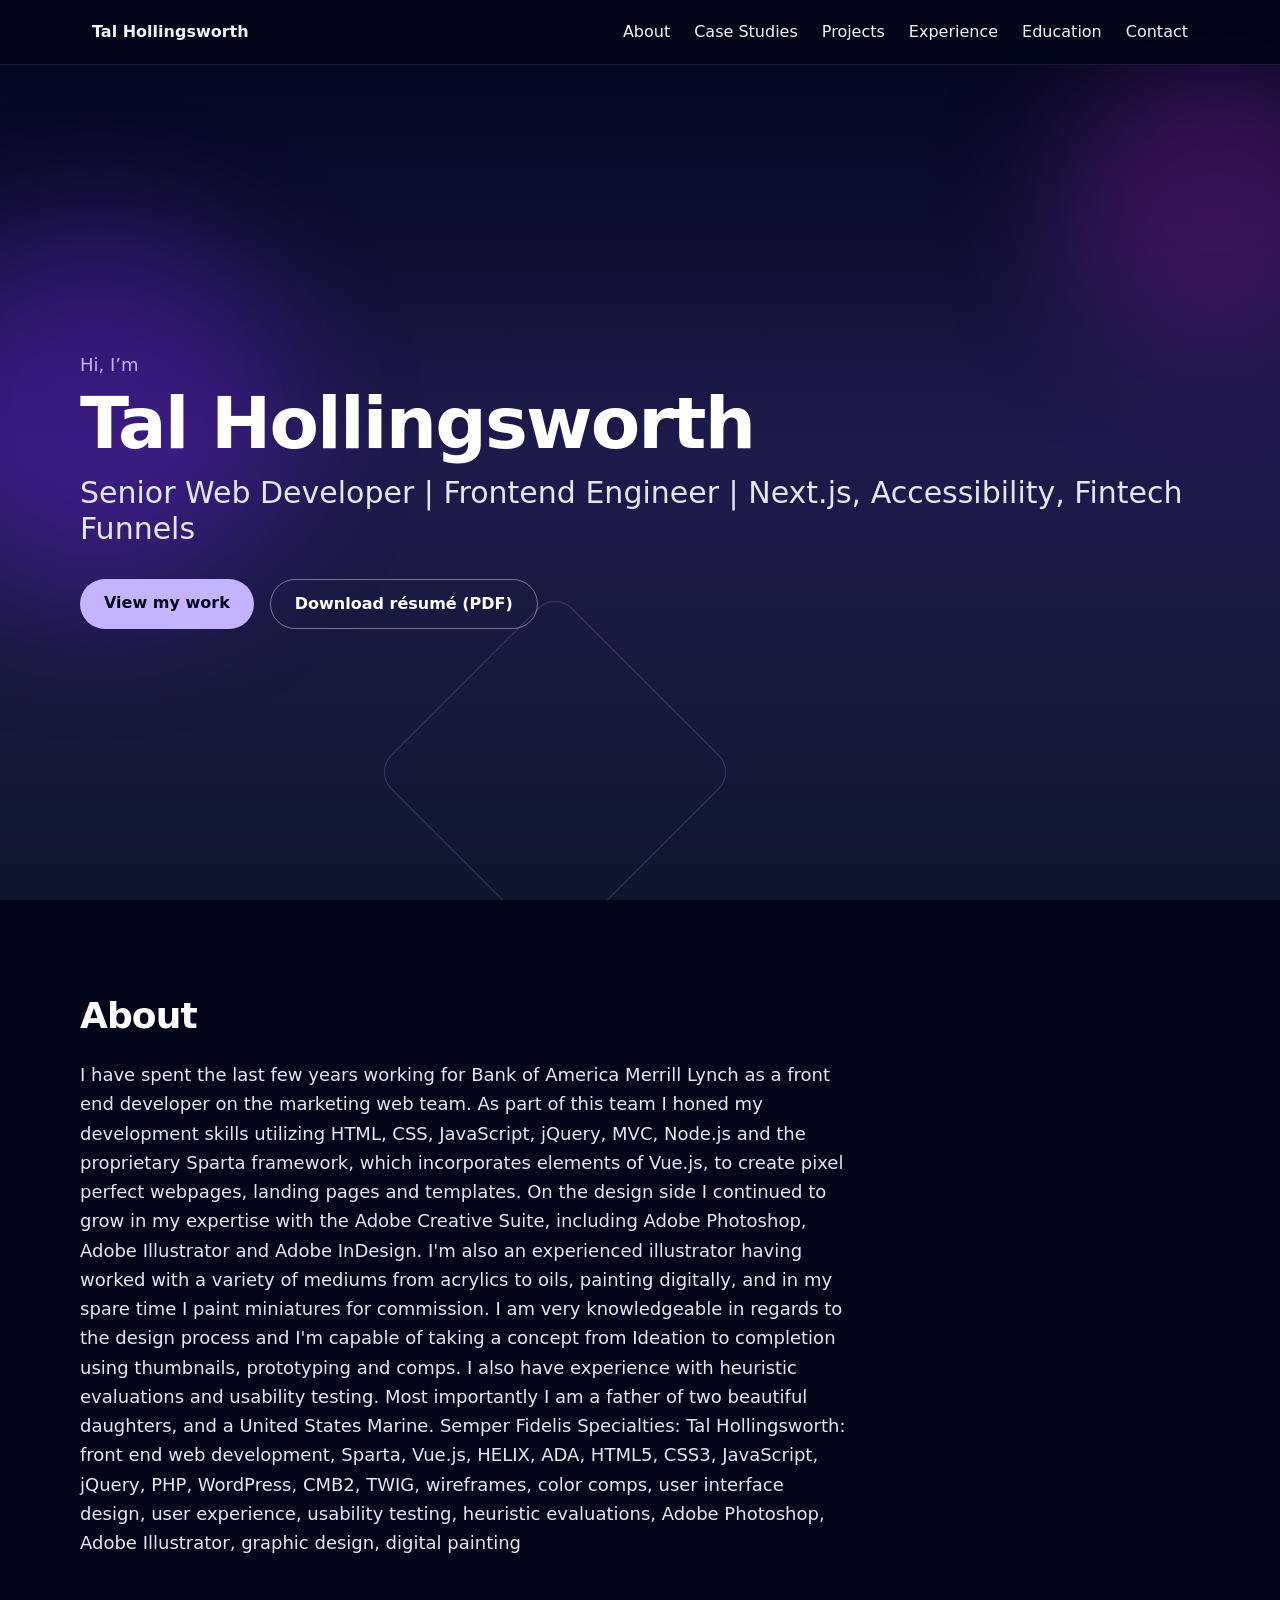
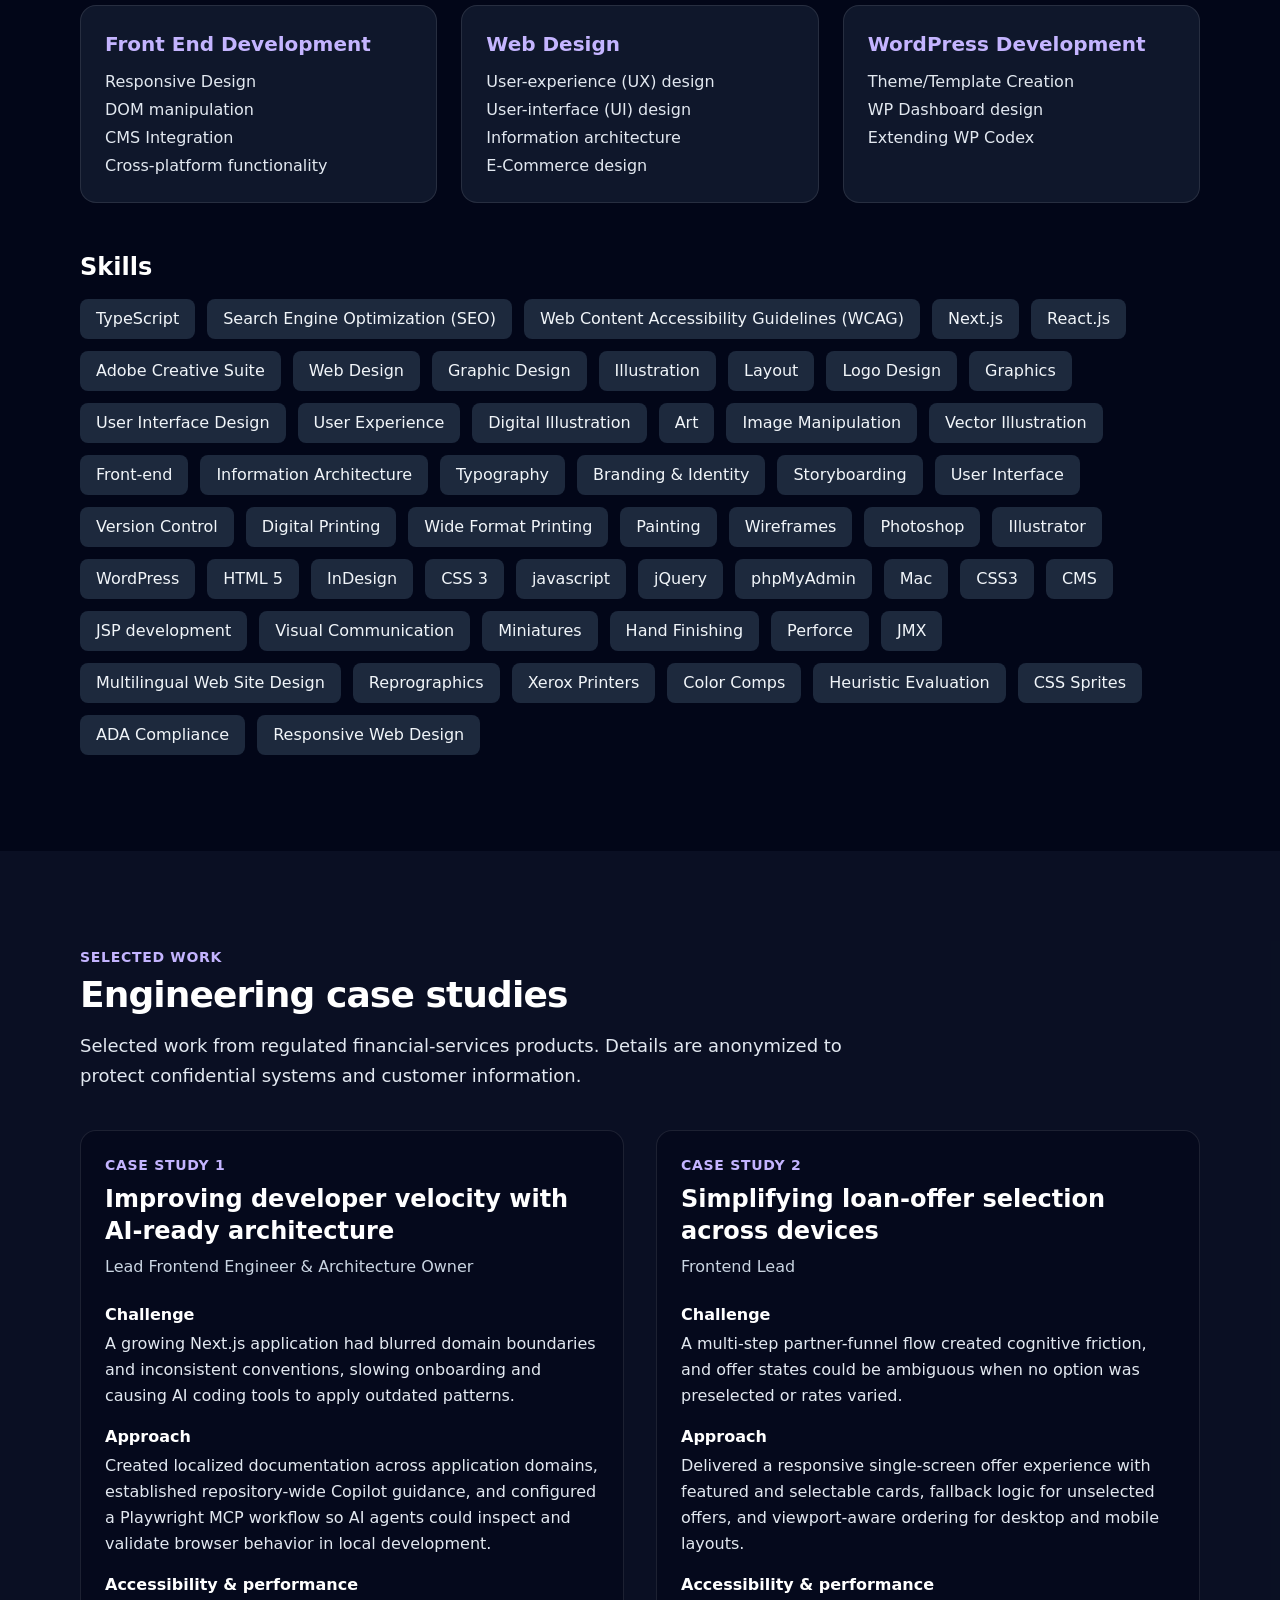
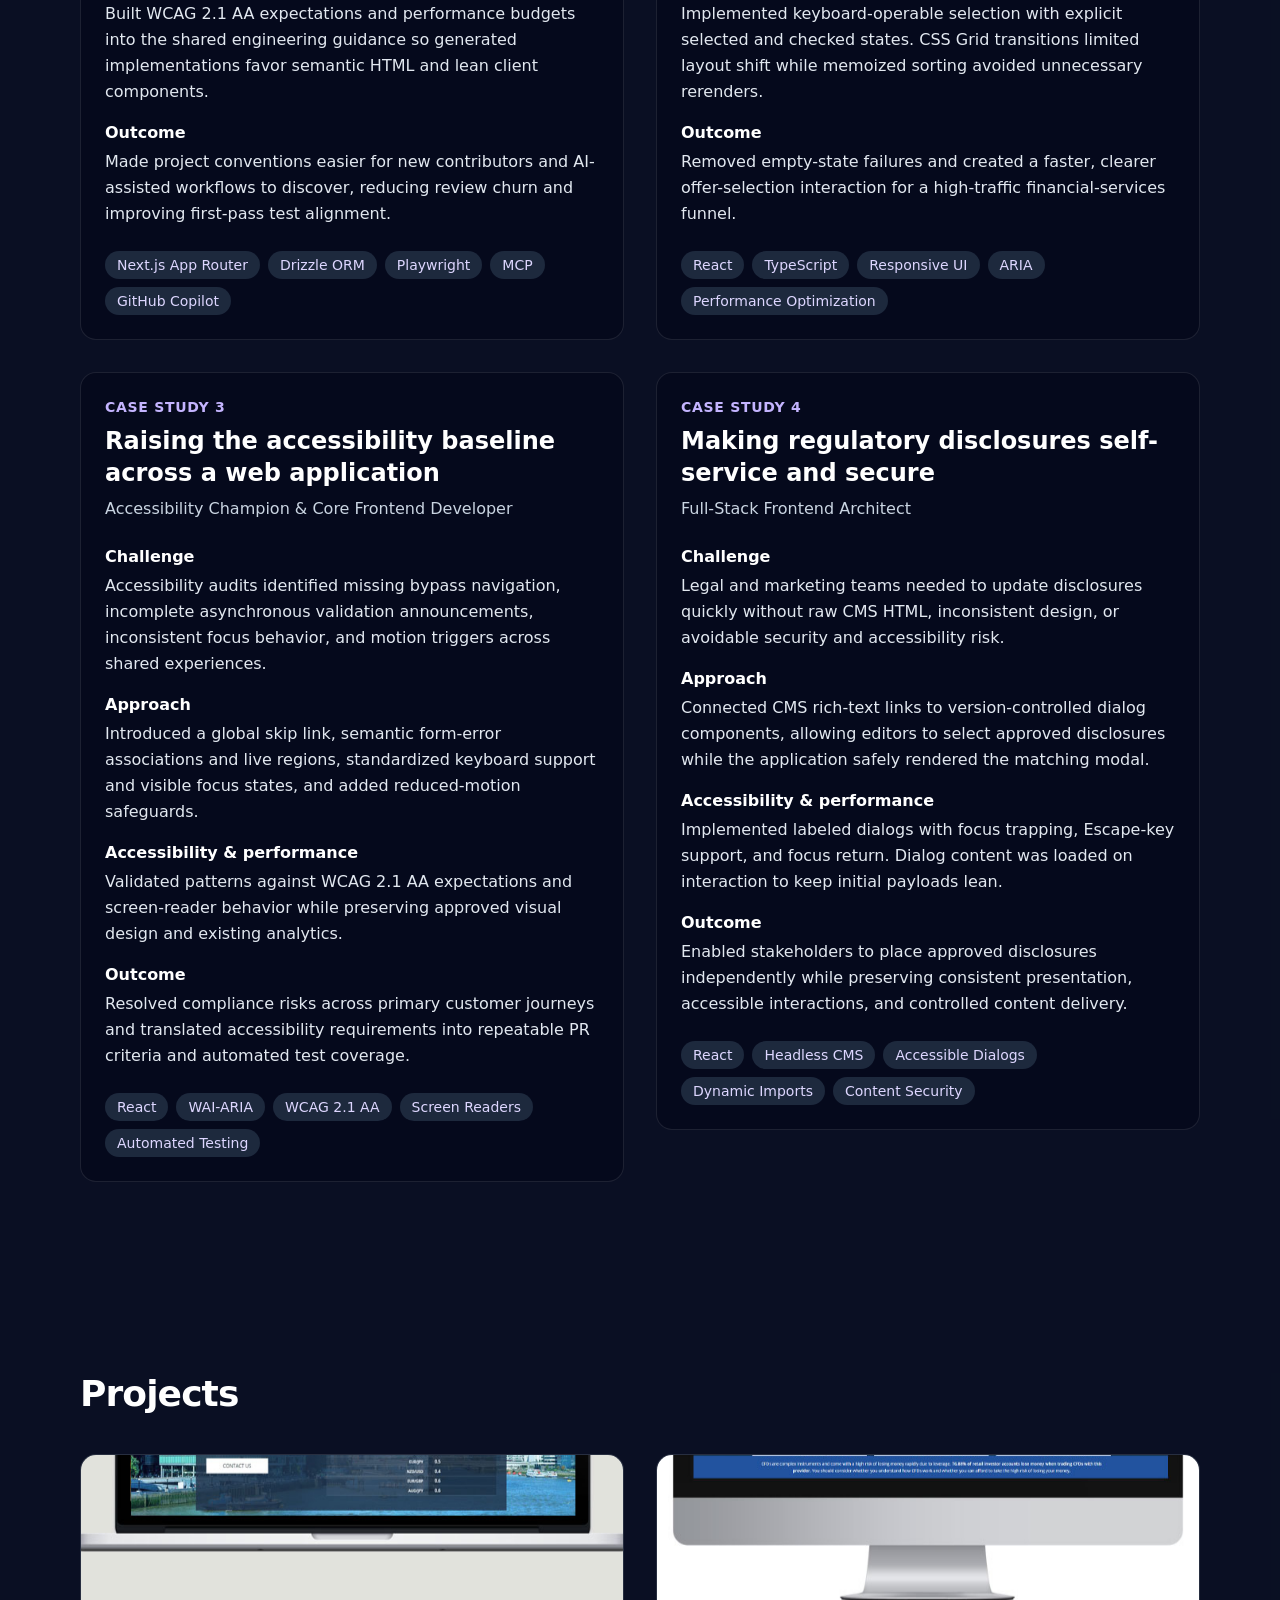
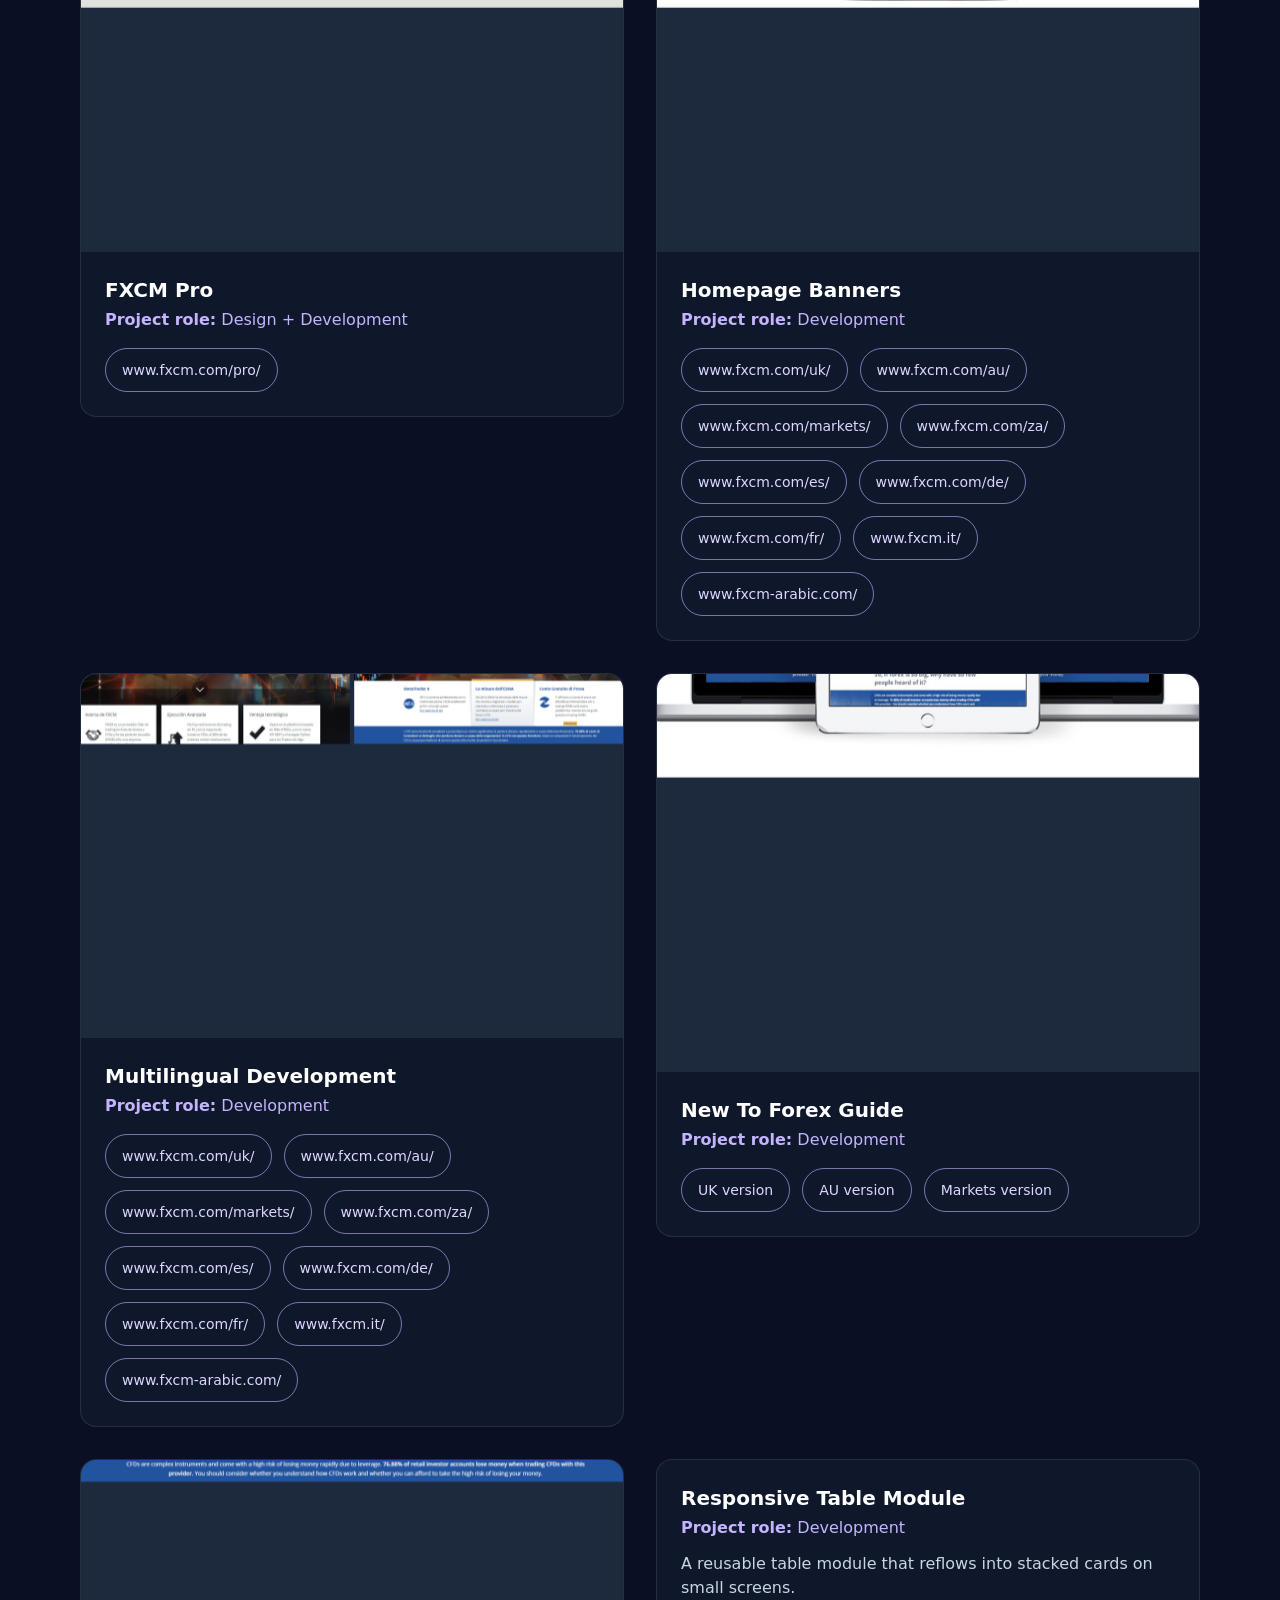
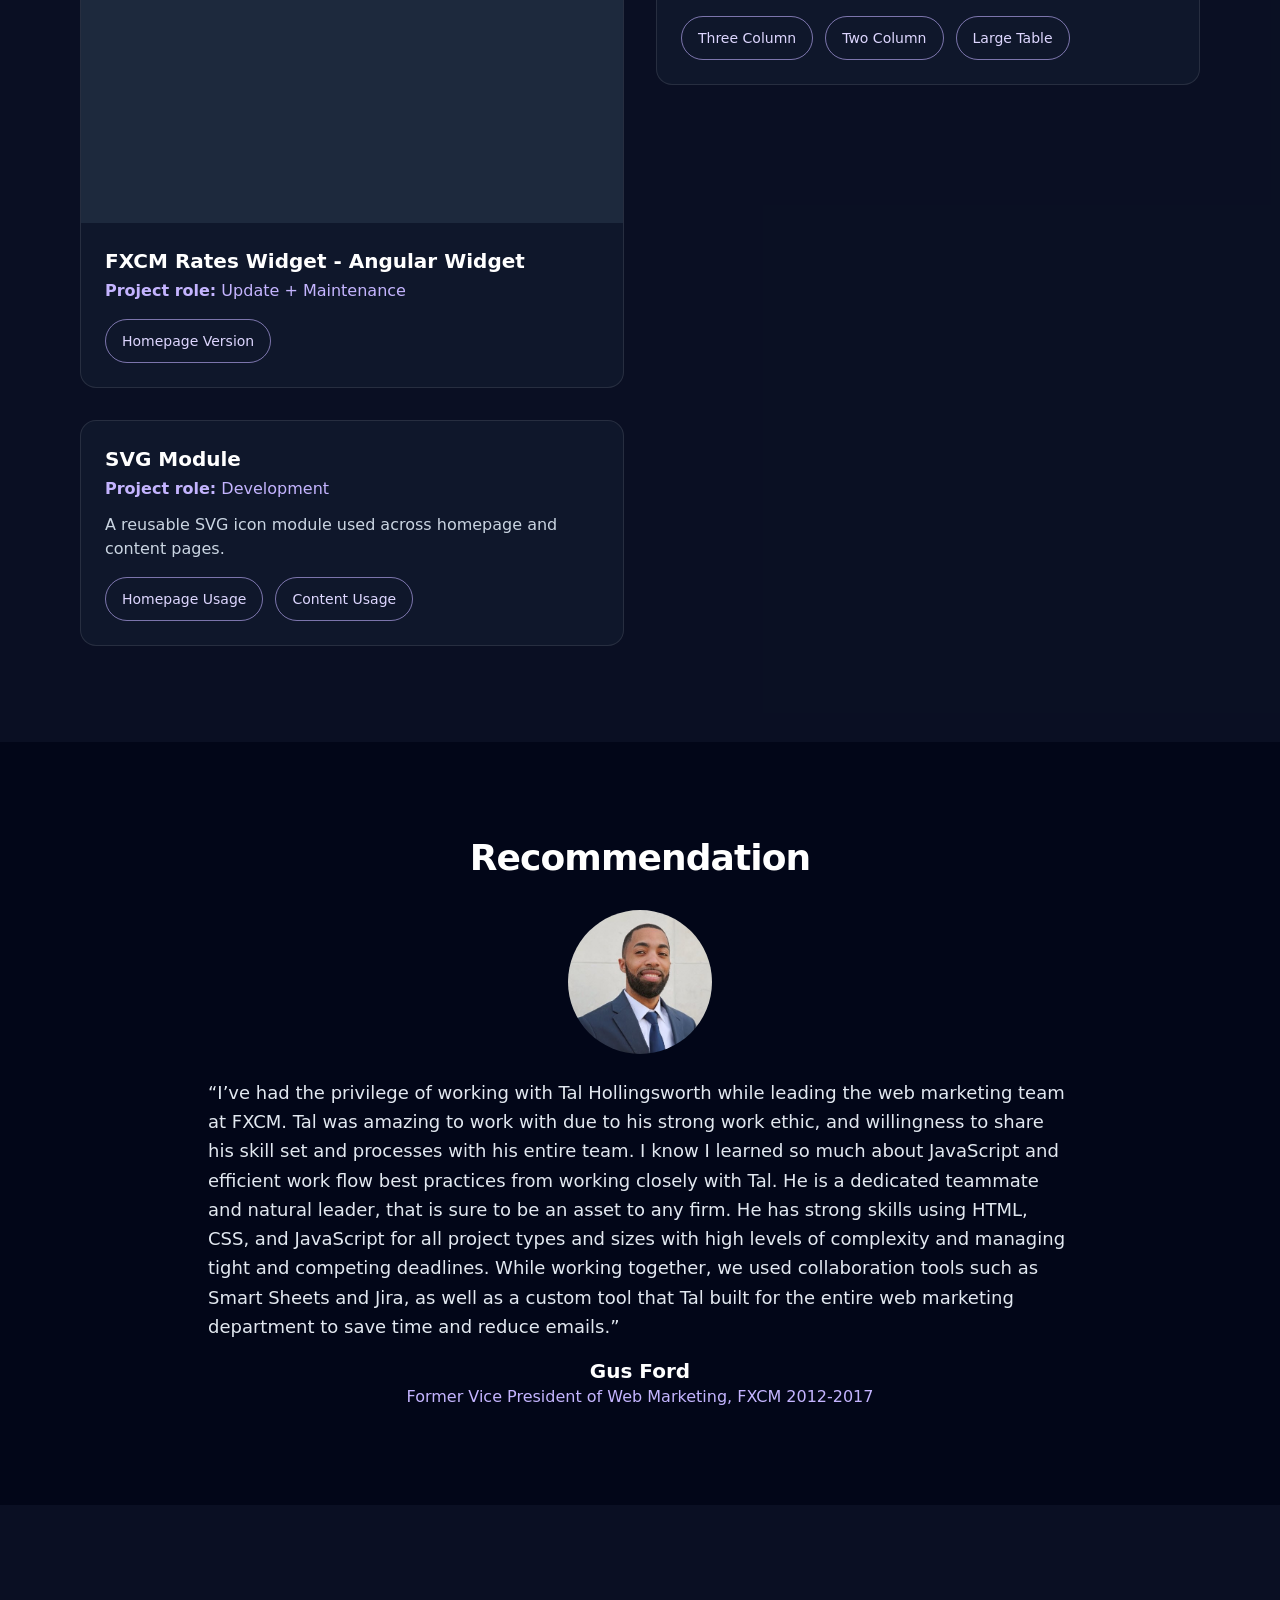
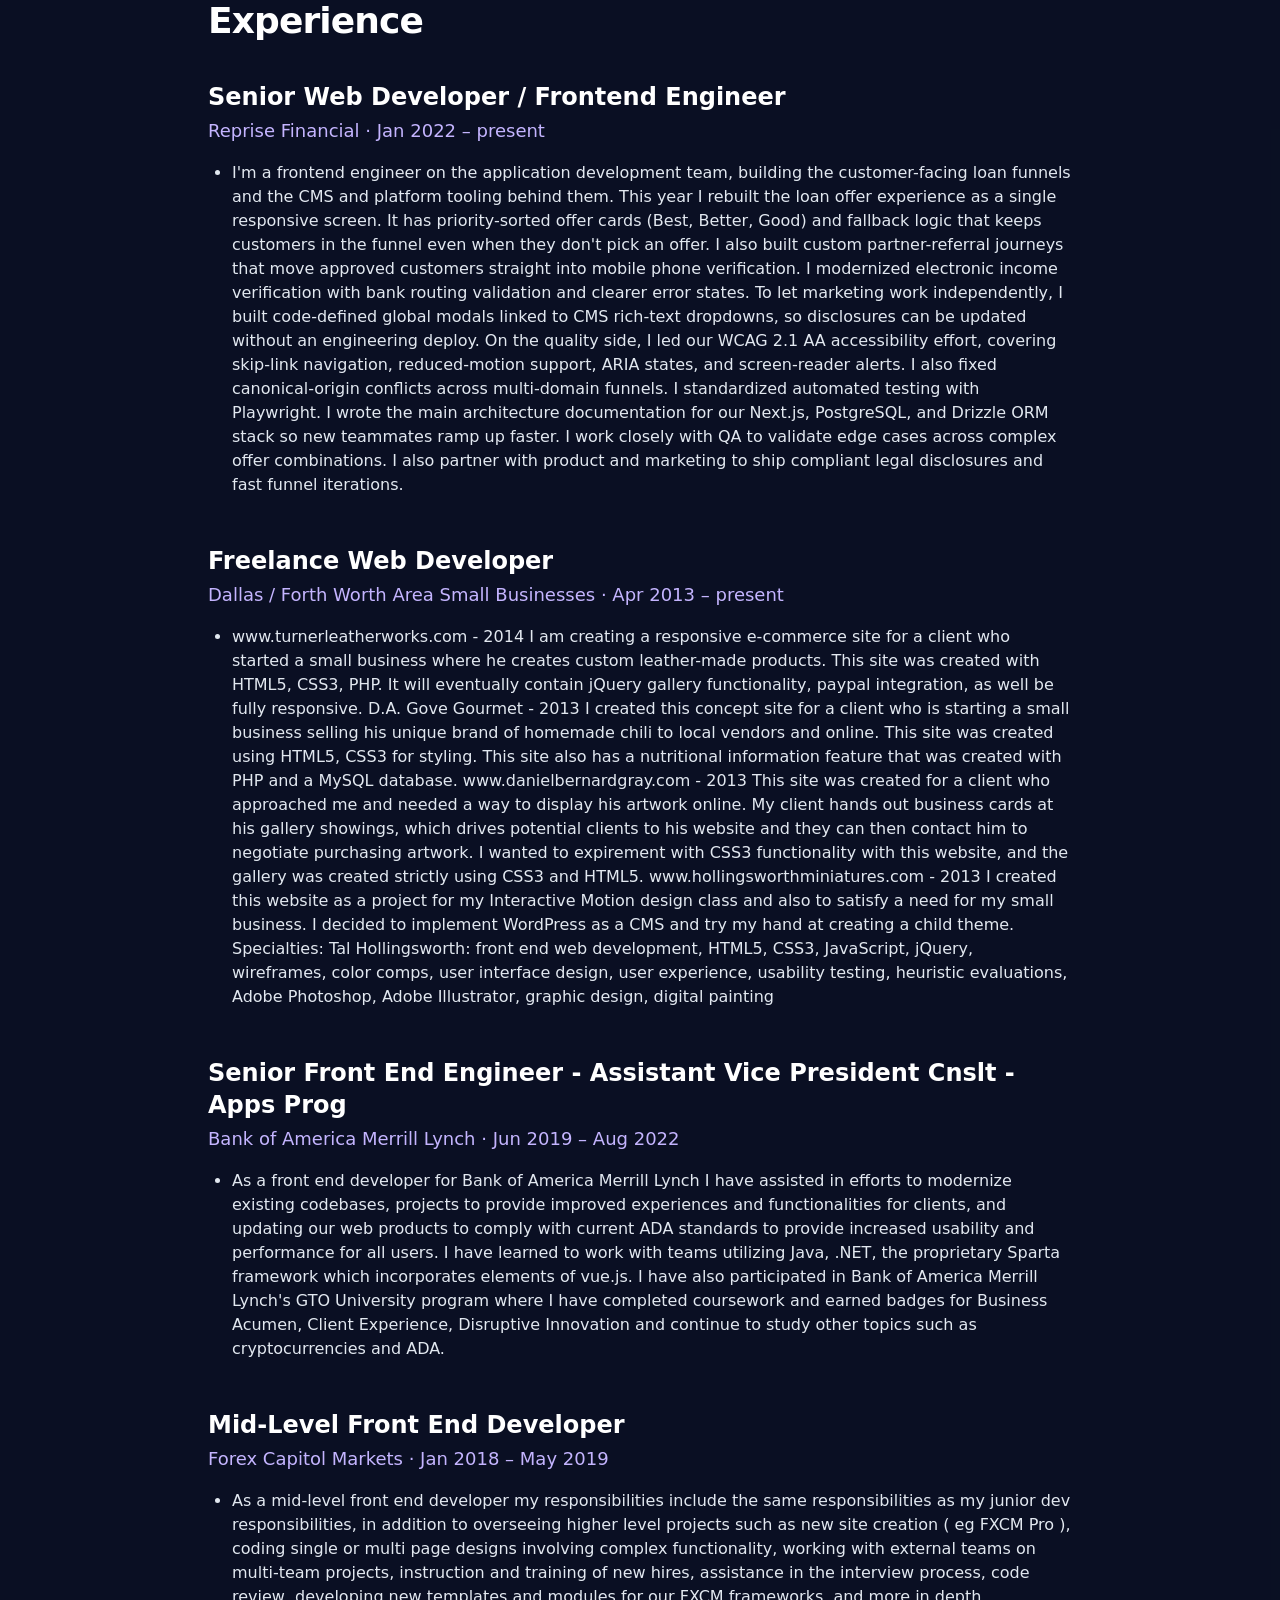
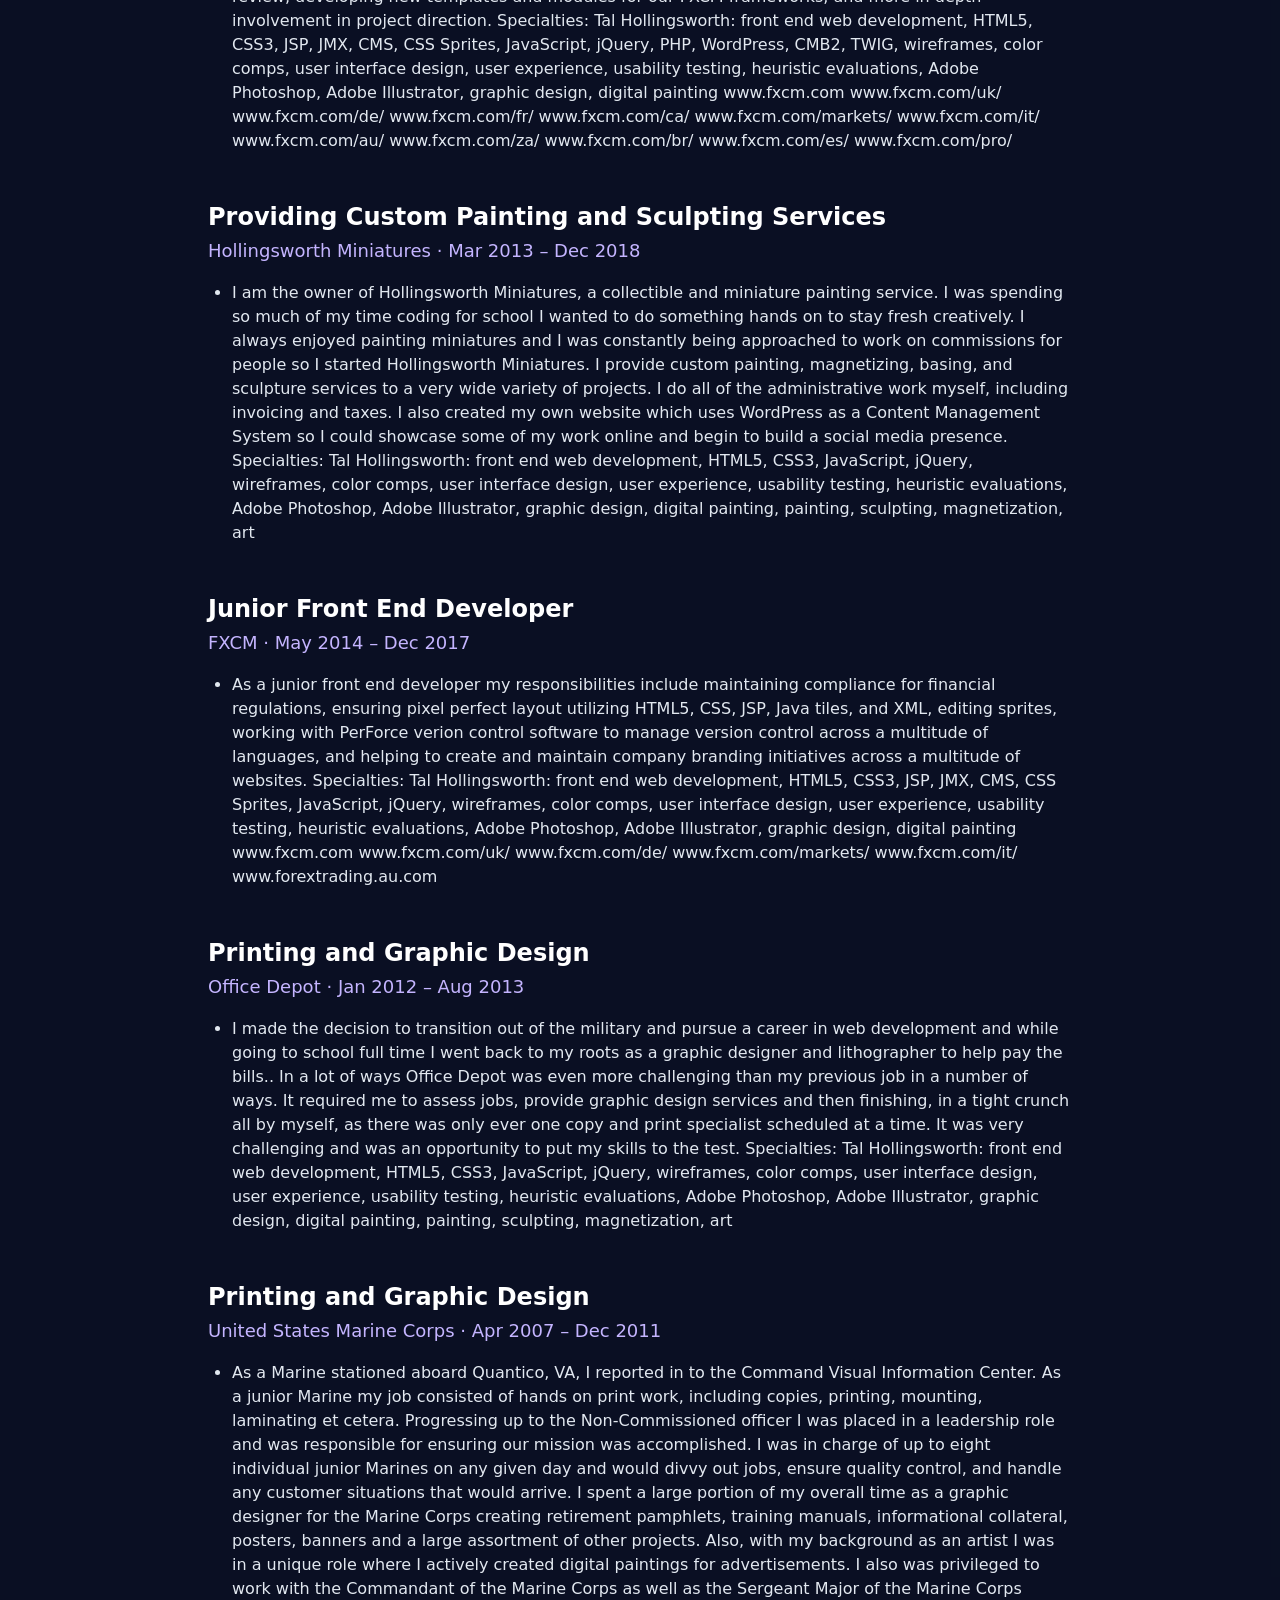
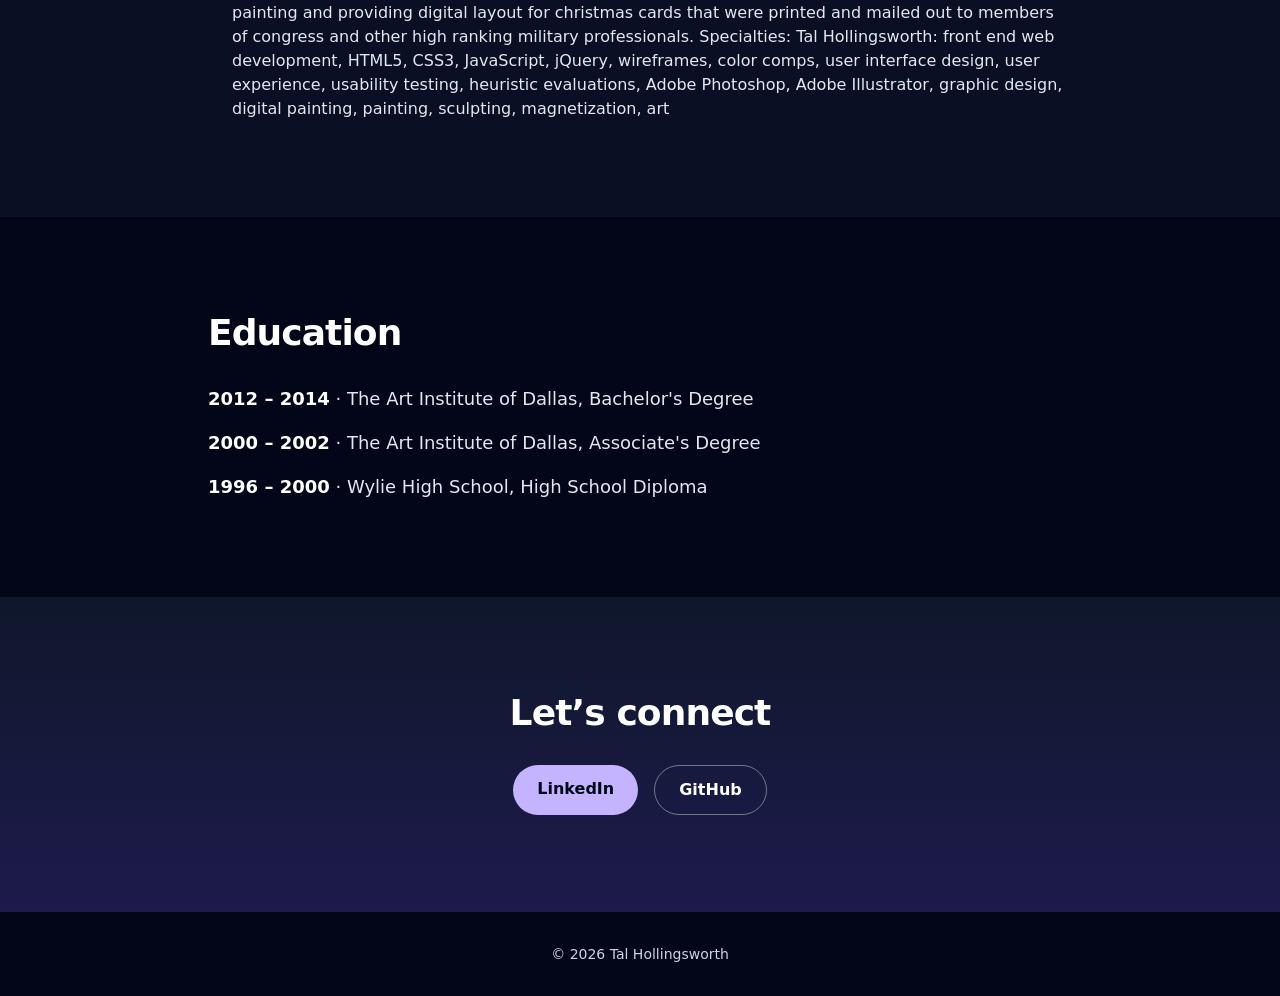
==== commit 6be8fee5: "Deploy LinkedIn data update and case studies Co-authored-by: Copilot <223556219+Copilot@users.norepl" ====
--- a/index.html
+++ b/index.html
@@ -1 +1 @@
-<!DOCTYPE html><html lang="en" class="scroll-smooth antialiased"><head><meta charSet="utf-8"/><meta name="viewport" content="width=device-width, initial-scale=1"/><link rel="stylesheet" href="/_next/static/chunks/3t9hh4xk7poud.css" data-precedence="next"/><link rel="preload" as="script" fetchPriority="low" href="/_next/static/chunks/0j1we3cwg31qe.js"/><script src="/_next/static/chunks/1cuyxw6v18rxx.js" async=""></script><script src="/_next/static/chunks/39_j1bdzreq0m.js" async=""></script><script src="/_next/static/chunks/turbopack-2u1d16houkiyo.js" async=""></script><script src="/_next/static/chunks/3qfy96eoyh-ek.js" async=""></script><script src="/_next/static/chunks/020_-06i-cjxu.js" async=""></script><title>Tal Hollingsworth | Web Developer</title><meta name="description" content="Portfolio of Tal Hollingsworth, a front end web developer with 5+ years of enterprise experience."/><link rel="icon" href="/favicon.ico?favicon.1pvap5gibhwic.ico" sizes="32x32" type="image/x-icon"/><script src="/_next/static/chunks/0cz1d0mv5g_q7.js" noModule=""></script></head><body class="bg-slate-950 text-slate-100"><div hidden=""><!--$--><!--/$--></div><a href="#main" class="sr-only z-[60] rounded bg-white px-4 py-2 font-semibold text-slate-950 focus:not-sr-only focus:fixed focus:left-2 focus:top-2">Skip to main content</a><header class="fixed inset-x-0 top-0 z-50 border-b border-white/10 bg-slate-950/90 backdrop-blur"><nav aria-label="Main" class="mx-auto flex max-w-6xl items-center justify-between px-4 py-3"><a href="#top" class="block rounded px-3 py-2 text-slate-100 hover:text-violet-300 focus-visible:outline-2 focus-visible:outline-offset-2 focus-visible:outline-violet-300 font-semibold">Tal Hollingsworth</a><button type="button" class="rounded border border-white/30 px-3 py-2 text-slate-100 md:hidden focus-visible:outline-2 focus-visible:outline-offset-2 focus-visible:outline-violet-300" aria-expanded="false" aria-controls="nav-links">Menu</button><ul id="nav-links" class="hidden absolute inset-x-0 top-full bg-slate-950 p-2 md:static md:flex md:bg-transparent md:p-0"><li><a href="#about" class="block rounded px-3 py-2 text-slate-100 hover:text-violet-300 focus-visible:outline-2 focus-visible:outline-offset-2 focus-visible:outline-violet-300">About</a></li><li><a href="#projects" class="block rounded px-3 py-2 text-slate-100 hover:text-violet-300 focus-visible:outline-2 focus-visible:outline-offset-2 focus-visible:outline-violet-300">Projects</a></li><li><a href="#experience" class="block rounded px-3 py-2 text-slate-100 hover:text-violet-300 focus-visible:outline-2 focus-visible:outline-offset-2 focus-visible:outline-violet-300">Experience</a></li><li><a href="#education" class="block rounded px-3 py-2 text-slate-100 hover:text-violet-300 focus-visible:outline-2 focus-visible:outline-offset-2 focus-visible:outline-violet-300">Education</a></li><li><a href="#contact" class="block rounded px-3 py-2 text-slate-100 hover:text-violet-300 focus-visible:outline-2 focus-visible:outline-offset-2 focus-visible:outline-violet-300">Contact</a></li></ul></nav></header><main id="main"><section id="top" aria-labelledby="hero-title" class="relative flex min-h-screen items-center overflow-hidden bg-gradient-to-b from-slate-950 via-indigo-950 to-slate-900"><div aria-hidden="true" class="pointer-events-none absolute inset-0"><div class="will-change-transform absolute -left-24 top-1/4"><div class="h-96 w-96 rounded-full bg-violet-600/30 blur-3xl"></div></div><div class="will-change-transform absolute -right-24 top-10"><div class="h-80 w-80 rounded-full bg-fuchsia-500/20 blur-3xl"></div></div><div class="will-change-transform absolute bottom-0 left-1/3"><div class="h-64 w-64 rotate-45 rounded-3xl border border-violet-300/20"></div></div></div><div class="relative mx-auto w-full max-w-6xl px-4 pt-20"><p class="text-lg text-violet-300">Hi, I’m</p><h1 id="hero-title" class="mt-2 text-5xl font-extrabold tracking-tight text-white sm:text-7xl">Tal Hollingsworth</h1><p class="mt-4 text-2xl text-slate-200 sm:text-3xl">Web Developer</p><div class="mt-8 flex flex-wrap gap-4"><a href="#projects" class="rounded-full bg-violet-300 px-6 py-3 font-semibold text-slate-950 hover:bg-violet-200 focus-visible:outline-2 focus-visible:outline-offset-2 focus-visible:outline-violet-300">View my work</a><a href="/pdf/tal-hollingsworth-resume-portfolio.pdf" class="rounded-full border border-white/40 px-6 py-3 font-semibold text-white hover:bg-white/10 focus-visible:outline-2 focus-visible:outline-offset-2 focus-visible:outline-violet-300">Download résumé (PDF)</a></div></div></section><section id="about" aria-labelledby="about-title" class="mx-auto max-w-6xl px-4 py-24"><h2 id="about-title" class="text-3xl font-bold tracking-tight text-white sm:text-4xl">About</h2><p class="mt-6 max-w-3xl text-lg leading-relaxed text-slate-200">I am a web developer with 5+ years’ experience in building and maintaining enterprise-level websites. This includes taking design proofs and developing them into fully fleshed out experiences. During this time, I took part in building websites, widgets, CMS components, landing pages, and promotional banners. In addition, the sites I helped build were translated into multiple languages by an in-house CMS platform. By taking part in team-driven efforts, I modernized outdated websites by making them scalable and responsive. Working with a team of fellow developers, I completed assignments during long and short-delivery intervals to help drive new business.</p><div class="mt-12 grid gap-6 md:grid-cols-3"><div class="rounded-2xl border border-white/10 bg-slate-900 p-6"><h3 class="text-xl font-semibold text-violet-300">Front End Development</h3><ul class="mt-3 space-y-1 text-slate-200"><li>Responsive Design</li><li>DOM manipulation</li><li>CMS Integration</li><li>Cross-platform functionality</li></ul></div><div class="rounded-2xl border border-white/10 bg-slate-900 p-6"><h3 class="text-xl font-semibold text-violet-300">Web Design</h3><ul class="mt-3 space-y-1 text-slate-200"><li>User-experience (UX) design</li><li>User-interface (UI) design</li><li>Information architecture</li><li>E-Commerce design</li></ul></div><div class="rounded-2xl border border-white/10 bg-slate-900 p-6"><h3 class="text-xl font-semibold text-violet-300">WordPress Development</h3><ul class="mt-3 space-y-1 text-slate-200"><li>Theme/Template Creation</li><li>WP Dashboard design</li><li>Extending WP Codex</li></ul></div></div><h3 class="mt-12 text-2xl font-semibold text-white">Skills</h3><ul class="mt-4 flex flex-wrap gap-3"><li class="rounded-lg bg-slate-800 px-4 py-2 text-slate-100">HTML5</li><li class="rounded-lg bg-slate-800 px-4 py-2 text-slate-100">CSS3</li><li class="rounded-lg bg-slate-800 px-4 py-2 text-slate-100">SCSS</li><li class="rounded-lg bg-slate-800 px-4 py-2 text-slate-100">JavaScript</li><li class="rounded-lg bg-slate-800 px-4 py-2 text-slate-100">jQuery</li><li class="rounded-lg bg-slate-800 px-4 py-2 text-slate-100">PHP</li><li class="rounded-lg bg-slate-800 px-4 py-2 text-slate-100">WordPress</li><li class="rounded-lg bg-slate-800 px-4 py-2 text-slate-100">TWIG</li><li class="rounded-lg bg-slate-800 px-4 py-2 text-slate-100">CMB2</li><li class="rounded-lg bg-slate-800 px-4 py-2 text-slate-100">Photoshop</li><li class="rounded-lg bg-slate-800 px-4 py-2 text-slate-100">Illustrator</li></ul></section><section id="projects" aria-labelledby="projects-title" class="relative overflow-hidden bg-slate-900/60 py-24"><div aria-hidden="true" class="pointer-events-none absolute inset-0"><div class="will-change-transform absolute -right-32 top-1/3"><div class="h-96 w-96 rounded-full bg-indigo-600/20 blur-3xl"></div></div></div><div class="relative mx-auto max-w-6xl px-4"><h2 id="projects-title" class="text-3xl font-bold tracking-tight text-white sm:text-4xl">Projects</h2><ul class="mt-10 grid gap-8 lg:grid-cols-2"><li><article aria-labelledby="project-0" class="overflow-hidden rounded-2xl border border-white/10 bg-slate-900"><div class="overflow-hidden bg-slate-800"><div class="will-change-transform "><div class="grid gap-1  scale-110"><img src="/img/fxcm-pro.jpg" alt="Screenshot: FXCM Pro homepage" loading="lazy" class="h-full w-full object-cover"/></div></div></div><div class="p-6"><h3 id="project-0" class="text-xl font-semibold text-white">FXCM Pro</h3><p class="mt-1 text-violet-300"><span class="font-semibold">Project role:</span> <!-- -->Design + Development</p><ul class="mt-4 flex flex-wrap gap-3"><li><a href="https://www.fxcm.com/pro" target="_blank" rel="noopener noreferrer" class="inline-flex min-h-11 items-center rounded-full border border-violet-300/60 px-4 py-2 text-sm text-violet-200 hover:bg-violet-300 hover:text-slate-950 focus-visible:outline-2 focus-visible:outline-offset-2 focus-visible:outline-violet-300">www.fxcm.com/pro/<span class="sr-only"> (opens in new tab)</span></a></li></ul></div></article></li><li><article aria-labelledby="project-1" class="overflow-hidden rounded-2xl border border-white/10 bg-slate-900"><div class="overflow-hidden bg-slate-800"><div class="will-change-transform "><div class="grid gap-1  scale-110"><img src="/img/homepage-banners.jpg" alt="Screenshot: FXCM 20 year homepage banner" loading="lazy" class="h-full w-full object-cover"/></div></div></div><div class="p-6"><h3 id="project-1" class="text-xl font-semibold text-white">Homepage Banners</h3><p class="mt-1 text-violet-300"><span class="font-semibold">Project role:</span> <!-- -->Development</p><ul class="mt-4 flex flex-wrap gap-3"><li><a href="https://www.fxcm.com/uk" target="_blank" rel="noopener noreferrer" class="inline-flex min-h-11 items-center rounded-full border border-violet-300/60 px-4 py-2 text-sm text-violet-200 hover:bg-violet-300 hover:text-slate-950 focus-visible:outline-2 focus-visible:outline-offset-2 focus-visible:outline-violet-300">www.fxcm.com/uk/<span class="sr-only"> (opens in new tab)</span></a></li><li><a href="https://www.fxcm.com/au" target="_blank" rel="noopener noreferrer" class="inline-flex min-h-11 items-center rounded-full border border-violet-300/60 px-4 py-2 text-sm text-violet-200 hover:bg-violet-300 hover:text-slate-950 focus-visible:outline-2 focus-visible:outline-offset-2 focus-visible:outline-violet-300">www.fxcm.com/au/<span class="sr-only"> (opens in new tab)</span></a></li><li><a href="https://www.fxcm.com/markets" target="_blank" rel="noopener noreferrer" class="inline-flex min-h-11 items-center rounded-full border border-violet-300/60 px-4 py-2 text-sm text-violet-200 hover:bg-violet-300 hover:text-slate-950 focus-visible:outline-2 focus-visible:outline-offset-2 focus-visible:outline-violet-300">www.fxcm.com/markets/<span class="sr-only"> (opens in new tab)</span></a></li><li><a href="https://www.fxcm.com/za" target="_blank" rel="noopener noreferrer" class="inline-flex min-h-11 items-center rounded-full border border-violet-300/60 px-4 py-2 text-sm text-violet-200 hover:bg-violet-300 hover:text-slate-950 focus-visible:outline-2 focus-visible:outline-offset-2 focus-visible:outline-violet-300">www.fxcm.com/za/<span class="sr-only"> (opens in new tab)</span></a></li><li><a href="https://www.fxcm.com/es" target="_blank" rel="noopener noreferrer" class="inline-flex min-h-11 items-center rounded-full border border-violet-300/60 px-4 py-2 text-sm text-violet-200 hover:bg-violet-300 hover:text-slate-950 focus-visible:outline-2 focus-visible:outline-offset-2 focus-visible:outline-violet-300">www.fxcm.com/es/<span class="sr-only"> (opens in new tab)</span></a></li><li><a href="https://www.fxcm.com/de" target="_blank" rel="noopener noreferrer" class="inline-flex min-h-11 items-center rounded-full border border-violet-300/60 px-4 py-2 text-sm text-violet-200 hover:bg-violet-300 hover:text-slate-950 focus-visible:outline-2 focus-visible:outline-offset-2 focus-visible:outline-violet-300">www.fxcm.com/de/<span class="sr-only"> (opens in new tab)</span></a></li><li><a href="https://www.fxcm.com/fr" target="_blank" rel="noopener noreferrer" class="inline-flex min-h-11 items-center rounded-full border border-violet-300/60 px-4 py-2 text-sm text-violet-200 hover:bg-violet-300 hover:text-slate-950 focus-visible:outline-2 focus-visible:outline-offset-2 focus-visible:outline-violet-300">www.fxcm.com/fr/<span class="sr-only"> (opens in new tab)</span></a></li><li><a href="https://www.fxcm.it/" target="_blank" rel="noopener noreferrer" class="inline-flex min-h-11 items-center rounded-full border border-violet-300/60 px-4 py-2 text-sm text-violet-200 hover:bg-violet-300 hover:text-slate-950 focus-visible:outline-2 focus-visible:outline-offset-2 focus-visible:outline-violet-300">www.fxcm.it/<span class="sr-only"> (opens in new tab)</span></a></li><li><a href="https://www.fxcm-arabic.com/" target="_blank" rel="noopener noreferrer" class="inline-flex min-h-11 items-center rounded-full border border-violet-300/60 px-4 py-2 text-sm text-violet-200 hover:bg-violet-300 hover:text-slate-950 focus-visible:outline-2 focus-visible:outline-offset-2 focus-visible:outline-violet-300">www.fxcm-arabic.com/<span class="sr-only"> (opens in new tab)</span></a></li></ul></div></article></li><li><article aria-labelledby="project-2" class="overflow-hidden rounded-2xl border border-white/10 bg-slate-900"><div class="overflow-hidden bg-slate-800"><div class="will-change-transform "><div class="grid gap-1 grid-cols-2 scale-110"><img src="/img/ar-banner.jpg" alt="Screenshot: FXCM Arabic homepage" loading="lazy" class="h-full w-full object-cover"/><img src="/img/de-banner.jpg" alt="Screenshot: FXCM German homepage" loading="lazy" class="h-full w-full object-cover"/><img src="/img/es-banner.jpg" alt="Screenshot: FXCM Spanish homepage" loading="lazy" class="h-full w-full object-cover"/><img src="/img/it-banner.jpg" alt="Screenshot: FXCM Italian homepage" loading="lazy" class="h-full w-full object-cover"/></div></div></div><div class="p-6"><h3 id="project-2" class="text-xl font-semibold text-white">Multilingual Development</h3><p class="mt-1 text-violet-300"><span class="font-semibold">Project role:</span> <!-- -->Development</p><ul class="mt-4 flex flex-wrap gap-3"><li><a href="https://www.fxcm.com/uk" target="_blank" rel="noopener noreferrer" class="inline-flex min-h-11 items-center rounded-full border border-violet-300/60 px-4 py-2 text-sm text-violet-200 hover:bg-violet-300 hover:text-slate-950 focus-visible:outline-2 focus-visible:outline-offset-2 focus-visible:outline-violet-300">www.fxcm.com/uk/<span class="sr-only"> (opens in new tab)</span></a></li><li><a href="https://www.fxcm.com/au" target="_blank" rel="noopener noreferrer" class="inline-flex min-h-11 items-center rounded-full border border-violet-300/60 px-4 py-2 text-sm text-violet-200 hover:bg-violet-300 hover:text-slate-950 focus-visible:outline-2 focus-visible:outline-offset-2 focus-visible:outline-violet-300">www.fxcm.com/au/<span class="sr-only"> (opens in new tab)</span></a></li><li><a href="https://www.fxcm.com/markets" target="_blank" rel="noopener noreferrer" class="inline-flex min-h-11 items-center rounded-full border border-violet-300/60 px-4 py-2 text-sm text-violet-200 hover:bg-violet-300 hover:text-slate-950 focus-visible:outline-2 focus-visible:outline-offset-2 focus-visible:outline-violet-300">www.fxcm.com/markets/<span class="sr-only"> (opens in new tab)</span></a></li><li><a href="https://www.fxcm.com/za" target="_blank" rel="noopener noreferrer" class="inline-flex min-h-11 items-center rounded-full border border-violet-300/60 px-4 py-2 text-sm text-violet-200 hover:bg-violet-300 hover:text-slate-950 focus-visible:outline-2 focus-visible:outline-offset-2 focus-visible:outline-violet-300">www.fxcm.com/za/<span class="sr-only"> (opens in new tab)</span></a></li><li><a href="https://www.fxcm.com/es" target="_blank" rel="noopener noreferrer" class="inline-flex min-h-11 items-center rounded-full border border-violet-300/60 px-4 py-2 text-sm text-violet-200 hover:bg-violet-300 hover:text-slate-950 focus-visible:outline-2 focus-visible:outline-offset-2 focus-visible:outline-violet-300">www.fxcm.com/es/<span class="sr-only"> (opens in new tab)</span></a></li><li><a href="https://www.fxcm.com/de" target="_blank" rel="noopener noreferrer" class="inline-flex min-h-11 items-center rounded-full border border-violet-300/60 px-4 py-2 text-sm text-violet-200 hover:bg-violet-300 hover:text-slate-950 focus-visible:outline-2 focus-visible:outline-offset-2 focus-visible:outline-violet-300">www.fxcm.com/de/<span class="sr-only"> (opens in new tab)</span></a></li><li><a href="https://www.fxcm.com/fr" target="_blank" rel="noopener noreferrer" class="inline-flex min-h-11 items-center rounded-full border border-violet-300/60 px-4 py-2 text-sm text-violet-200 hover:bg-violet-300 hover:text-slate-950 focus-visible:outline-2 focus-visible:outline-offset-2 focus-visible:outline-violet-300">www.fxcm.com/fr/<span class="sr-only"> (opens in new tab)</span></a></li><li><a href="https://www.fxcm.it/" target="_blank" rel="noopener noreferrer" class="inline-flex min-h-11 items-center rounded-full border border-violet-300/60 px-4 py-2 text-sm text-violet-200 hover:bg-violet-300 hover:text-slate-950 focus-visible:outline-2 focus-visible:outline-offset-2 focus-visible:outline-violet-300">www.fxcm.it/<span class="sr-only"> (opens in new tab)</span></a></li><li><a href="https://www.fxcm-arabic.com/" target="_blank" rel="noopener noreferrer" class="inline-flex min-h-11 items-center rounded-full border border-violet-300/60 px-4 py-2 text-sm text-violet-200 hover:bg-violet-300 hover:text-slate-950 focus-visible:outline-2 focus-visible:outline-offset-2 focus-visible:outline-violet-300">www.fxcm-arabic.com/<span class="sr-only"> (opens in new tab)</span></a></li></ul></div></article></li><li><article aria-labelledby="project-3" class="overflow-hidden rounded-2xl border border-white/10 bg-slate-900"><div class="overflow-hidden bg-slate-800"><div class="will-change-transform "><div class="grid gap-1  scale-110"><img src="/img/new-to-forex-guide.jpg" alt="Screenshot: FXCM New to Forex Guide webpage" loading="lazy" class="h-full w-full object-cover"/></div></div></div><div class="p-6"><h3 id="project-3" class="text-xl font-semibold text-white">New To Forex Guide</h3><p class="mt-1 text-violet-300"><span class="font-semibold">Project role:</span> <!-- -->Development</p><ul class="mt-4 flex flex-wrap gap-3"><li><a href="https://www.fxcm.com/uk/education/new-to-forex/" target="_blank" rel="noopener noreferrer" class="inline-flex min-h-11 items-center rounded-full border border-violet-300/60 px-4 py-2 text-sm text-violet-200 hover:bg-violet-300 hover:text-slate-950 focus-visible:outline-2 focus-visible:outline-offset-2 focus-visible:outline-violet-300">UK version<span class="sr-only"> (opens in new tab)</span></a></li><li><a href="https://www.fxcm.com/au/education/new-to-forex/" target="_blank" rel="noopener noreferrer" class="inline-flex min-h-11 items-center rounded-full border border-violet-300/60 px-4 py-2 text-sm text-violet-200 hover:bg-violet-300 hover:text-slate-950 focus-visible:outline-2 focus-visible:outline-offset-2 focus-visible:outline-violet-300">AU version<span class="sr-only"> (opens in new tab)</span></a></li><li><a href="https://www.fxcm.com/markets/education/new-to-forex/" target="_blank" rel="noopener noreferrer" class="inline-flex min-h-11 items-center rounded-full border border-violet-300/60 px-4 py-2 text-sm text-violet-200 hover:bg-violet-300 hover:text-slate-950 focus-visible:outline-2 focus-visible:outline-offset-2 focus-visible:outline-violet-300">Markets version<span class="sr-only"> (opens in new tab)</span></a></li></ul></div></article></li><li><article aria-labelledby="project-4" class="overflow-hidden rounded-2xl border border-white/10 bg-slate-900"><div class="overflow-hidden bg-slate-800"><div class="will-change-transform "><div class="grid gap-1  scale-110"><img src="/img/rate-widget.jpg" alt="Screenshot: FXCM Rates Widget" loading="lazy" class="h-full w-full object-cover"/></div></div></div><div class="p-6"><h3 id="project-4" class="text-xl font-semibold text-white">FXCM Rates Widget - Angular Widget</h3><p class="mt-1 text-violet-300"><span class="font-semibold">Project role:</span> <!-- -->Update + Maintenance</p><ul class="mt-4 flex flex-wrap gap-3"><li><a href="https://www.fxcm.com/uk" target="_blank" rel="noopener noreferrer" class="inline-flex min-h-11 items-center rounded-full border border-violet-300/60 px-4 py-2 text-sm text-violet-200 hover:bg-violet-300 hover:text-slate-950 focus-visible:outline-2 focus-visible:outline-offset-2 focus-visible:outline-violet-300">Homepage Version<span class="sr-only"> (opens in new tab)</span></a></li></ul></div></article></li><li><article aria-labelledby="project-5" class="overflow-hidden rounded-2xl border border-white/10 bg-slate-900"><div class="p-6"><h3 id="project-5" class="text-xl font-semibold text-white">Responsive Table Module</h3><p class="mt-1 text-violet-300"><span class="font-semibold">Project role:</span> <!-- -->Development</p><p class="mt-3 text-slate-300">A reusable table module that reflows into stacked cards on small screens.</p><ul class="mt-4 flex flex-wrap gap-3"><li><a href="https://www.fxcm.com/uk/accounts/spread-costs/" target="_blank" rel="noopener noreferrer" class="inline-flex min-h-11 items-center rounded-full border border-violet-300/60 px-4 py-2 text-sm text-violet-200 hover:bg-violet-300 hover:text-slate-950 focus-visible:outline-2 focus-visible:outline-offset-2 focus-visible:outline-violet-300">Three Column<span class="sr-only"> (opens in new tab)</span></a></li><li><a href="https://www.fxcm.com/uk/indices/spread-costs/" target="_blank" rel="noopener noreferrer" class="inline-flex min-h-11 items-center rounded-full border border-violet-300/60 px-4 py-2 text-sm text-violet-200 hover:bg-violet-300 hover:text-slate-950 focus-visible:outline-2 focus-visible:outline-offset-2 focus-visible:outline-violet-300">Two Column<span class="sr-only"> (opens in new tab)</span></a></li><li><a href="https://www.fxcm.com/uk/algorithmic-trading/compare-api/" target="_blank" rel="noopener noreferrer" class="inline-flex min-h-11 items-center rounded-full border border-violet-300/60 px-4 py-2 text-sm text-violet-200 hover:bg-violet-300 hover:text-slate-950 focus-visible:outline-2 focus-visible:outline-offset-2 focus-visible:outline-violet-300">Large Table<span class="sr-only"> (opens in new tab)</span></a></li></ul></div></article></li><li><article aria-labelledby="project-6" class="overflow-hidden rounded-2xl border border-white/10 bg-slate-900"><div class="p-6"><h3 id="project-6" class="text-xl font-semibold text-white">SVG Module</h3><p class="mt-1 text-violet-300"><span class="font-semibold">Project role:</span> <!-- -->Development</p><p class="mt-3 text-slate-300">A reusable SVG icon module used across homepage and content pages.</p><ul class="mt-4 flex flex-wrap gap-3"><li><a href="https://www.fxcm.com/uk/" target="_blank" rel="noopener noreferrer" class="inline-flex min-h-11 items-center rounded-full border border-violet-300/60 px-4 py-2 text-sm text-violet-200 hover:bg-violet-300 hover:text-slate-950 focus-visible:outline-2 focus-visible:outline-offset-2 focus-visible:outline-violet-300">Homepage Usage<span class="sr-only"> (opens in new tab)</span></a></li><li><a href="https://www.fxcm.com/uk/crypto/" target="_blank" rel="noopener noreferrer" class="inline-flex min-h-11 items-center rounded-full border border-violet-300/60 px-4 py-2 text-sm text-violet-200 hover:bg-violet-300 hover:text-slate-950 focus-visible:outline-2 focus-visible:outline-offset-2 focus-visible:outline-violet-300">Content Usage<span class="sr-only"> (opens in new tab)</span></a></li></ul></div></article></li></ul></div></section><section aria-labelledby="testimonial-title" class="mx-auto max-w-4xl px-4 py-24 text-center"><h2 id="testimonial-title" class="text-3xl font-bold tracking-tight text-white sm:text-4xl">Recommendation</h2><figure class="mt-8"><img src="/img/gus-ford.jpg" alt="Portrait of Gus Ford" loading="lazy" class="mx-auto h-36 w-36 rounded-full object-cover"/><blockquote class="mt-6 text-left text-lg leading-relaxed text-slate-200"><p>“<!-- -->I’ve had the privilege of working with Tal Hollingsworth while leading the web marketing team at FXCM. Tal was amazing to work with due to his strong work ethic, and willingness to share his skill set and processes with his entire team. I know I learned so much about JavaScript and efficient work flow best practices from working closely with Tal. He is a dedicated teammate and natural leader, that is sure to be an asset to any firm. He has strong skills using HTML, CSS, and JavaScript for all project types and sizes with high levels of complexity and managing tight and competing deadlines. While working together, we used collaboration tools such as Smart Sheets and Jira, as well as a custom tool that Tal built for the entire web marketing department to save time and reduce emails.<!-- -->”</p></blockquote><figcaption class="mt-4"><span class="block text-xl font-semibold text-white">Gus Ford</span><span class="text-violet-300">Former Vice President of Web Marketing<!-- -->, <!-- -->FXCM 2012-2017</span></figcaption></figure></section><section id="experience" aria-labelledby="experience-title" class="bg-slate-900/60 py-24"><div class="mx-auto max-w-4xl px-4"><h2 id="experience-title" class="text-3xl font-bold tracking-tight text-white sm:text-4xl">Experience</h2><ol class="mt-10 space-y-12"><li><h3 class="text-2xl font-semibold text-white">Mid-Level Front End Developer</h3><p class="mt-1 text-lg text-violet-300">Forex Capital Markets<!-- --> · <time>Jan 2018</time> – <!-- -->present</p><ul class="mt-4 list-disc space-y-2 pl-6 text-slate-200"><li>Experience in front and backend web development on large scale enterprise level websites</li><li>Built, tested, and implemented within a multi-site ecosystem</li><li>Mentored junior developers on proper standards and practices</li><li>Built multi-language websites using WPML (WordPress Multilingual)</li><li>Executed full-stack web development projects, focusing on Front-End features, browser manipulation, and cross-browser compatibility.</li><li>Used HTML5, CSS3, Responsive Design, SCSS, SASS, JavaScript, JSP, jQuery, PHP, and WordPress, TWIG, CMB2.</li><li>Created and deployed task using Jira Ticketing System</li><li>Deployment of websites using Perforce, Jenkins, Cedexis</li><li>Maintained and extended custom built frameworks</li><li>Aided in writing technical documents for website enhancements</li><li>Work with technical, design, business, and editorial staff to create applications and pages.</li><li>Familiar with ADA compliance requirements</li></ul></li><li><h3 class="text-2xl font-semibold text-white">Junior Front End Developer</h3><p class="mt-1 text-lg text-violet-300">Forex Capital Markets<!-- --> · <time>May 2014</time> – <time>Dec 2017</time></p><ul class="mt-4 list-disc space-y-2 pl-6 text-slate-200"><li>Created new reusable modules for use in custom frameworks</li><li>Maintained brand standards under foreign license holders.</li><li>Participated in project life cycles spanning 8+ months.</li><li>Built multi-language websites using WPML (WordPress Multilingual)</li><li>Executed full-stack web development projects, focusing on Front-End features, browser manipulation, and cross-browser compatibility</li><li>Used HTML5, CSS3, Responsive Design, SCSS, SASS, JavaScript, JSP, jQuery, PHP, and WordPress, TWIG, CMB2.</li><li>Created and deployed task using Jira Ticketing System</li><li>Deployment of websites using Perforce, Jenkins, Cedexis</li><li>Maintained and extended custom built frameworks</li></ul></li></ol></div></section><section id="education" aria-labelledby="education-title" class="mx-auto max-w-4xl px-4 py-24"><h2 id="education-title" class="text-3xl font-bold tracking-tight text-white sm:text-4xl">Education</h2><ul class="mt-8 space-y-4"><li class="text-lg text-slate-200"><span class="font-semibold text-white">2012<!-- --> – <!-- -->2014</span> · <!-- -->The Art Institute of Dallas<!-- -->, <!-- -->Bachelor&#x27;s Degree, Web Design &amp; Interactive Media</li><li class="text-lg text-slate-200"><span class="font-semibold text-white">2000<!-- --> – <!-- -->2002</span> · <!-- -->The Art Institute of Dallas<!-- -->, <!-- -->Associate&#x27;s Degree, 3D Design - Conceptual Art</li></ul></section><section id="contact" aria-labelledby="contact-title" class="bg-gradient-to-b from-slate-900 to-indigo-950 py-24 text-center"><h2 id="contact-title" class="text-3xl font-bold tracking-tight text-white sm:text-4xl">Let’s connect</h2><div class="mt-8 flex flex-wrap justify-center gap-4"><a href="https://www.linkedin.com/in/tal-hollingsworth" target="_blank" rel="noopener noreferrer" class="rounded-full bg-violet-300 px-6 py-3 font-semibold text-slate-950 hover:bg-violet-200 focus-visible:outline-2 focus-visible:outline-offset-2 focus-visible:outline-violet-300">LinkedIn<span class="sr-only"> (opens in new tab)</span></a><a href="https://github.com/talHollingsworth" target="_blank" rel="noopener noreferrer" class="rounded-full border border-white/40 px-6 py-3 font-semibold text-white hover:bg-white/10 focus-visible:outline-2 focus-visible:outline-offset-2 focus-visible:outline-violet-300">GitHub<span class="sr-only"> (opens in new tab)</span></a></div></section></main><footer class="border-t border-white/10 py-8 text-center text-sm text-slate-300">© <!-- -->2026<!-- --> <!-- -->Tal Hollingsworth</footer><!--$--><!--/$--><script id="_R_">(globalThis["TURBOPACK"] || (globalThis["TURBOPACK"] = [])).push({"otherChunks":["static/chunks/0j1we3cwg31qe.js","static/chunks/1cuyxw6v18rxx.js","static/chunks/39_j1bdzreq0m.js"],"runtimeModuleIds":[94553]});</script><script src="/_next/static/chunks/0j1we3cwg31qe.js" async=""></script><script>(self.__next_f=self.__next_f||[]).push([0])</script><script>self.__next_f.push([1,"1:\"$Sreact.fragment\"\n2:\"/_next/static/chunks/3qfy96eoyh-ek.js\"\n3:I[39756,[\"$2\"],\"default\"]\n4:I[37457,[\"$2\"],\"default\"]\n6:\"/_next/static/chunks/020_-06i-cjxu.js\"\n7:I[42724,[\"$2\",\"$6\"],\"default\"]\n8:I[83665,[\"$2\",\"$6\"],\"default\"]\n14:\"ViewportBoundary\"\n15:I[97367,[\"$2\"],\"$14\"]\n17:\"MetadataBoundary\"\n18:I[97367,[\"$2\"],\"$17\"]\n19:\"$Sreact.suspense\"\n1b:I[68027,[\"$2\"],\"default\",1]\n:HL[\"/_next/static/chunks/3t9hh4xk7poud.css\",\"style\"]\n5:[[\"children\",{\"s\":\"__PAGE__\",\"h\":512,\"d\":{\"r\":[\"$\",\"$1\",\"c\",{\"children\":[[[\"$\",\"a\",null,{\"href\":\"#main\",\"className\":\"sr-only z-[60] rounded bg-white px-4 py-2 font-semibold text-slate-950 focus:not-sr-only focus:fixed focus:left-2 focus:top-2\",\"children\":\"Skip to main content\"}],[\"$\",\"$L7\",null,{\"name\":\"Tal Hollingsworth\"}],[\"$\",\"main\",null,{\"id\":\"main\",\"children\":[[\"$\",\"section\",null,{\"id\":\"top\",\"aria-labelledby\":\"hero-title\",\"className\":\"relative flex min-h-screen items-center overflow-hidden bg-gradient-to-b from-slate-950 via-indigo-950 to-slate-900\",\"children\":[[\"$\",\"div\",null,{\"aria-hidden\":\"true\",\"className\":\"pointer-events-none absolute inset-0\",\"children\":[[\"$\",\"$L8\",null,{\"speed\":0.5,\"className\":\"absolute -left-24 top-1/4\",\"children\":[\"$\",\"div\",null,{\"className\":\"h-96 w-96 rounded-full bg-violet-600/30 blur-3xl\"}]}],[\"$\",\"$L8\",null,{\"speed\":0.3,\"className\":\"absolute -right-24 top-10\",\"children\":[\"$\",\"div\",null,{\"className\":\"h-80 w-80 rounded-full bg-fuchsia-500/20 blur-3xl\"}]}],[\"$\",\"$L8\",null,{\"speed\":0.15,\"className\":\"absolute bottom-0 left-1/3\",\"children\":[\"$\",\"div\",null,{\"className\":\"h-64 w-64 rotate-45 rounded-3xl border border-violet-300/20\"}]}]]}],[\"$\",\"div\",null,{\"className\":\"relative mx-auto w-full max-w-6xl px-4 pt-20\",\"children\":[[\"$\",\"p\",null,{\"className\":\"text-lg text-violet-300\",\"children\":\"Hi, I’m\"}],[\"$\",\"h1\",null,{\"id\":\"hero-title\",\"className\":\"mt-2 text-5xl font-extrabold tracking-tight text-white sm:text-7xl\",\"children\":\"Tal Hollingsworth\"}],[\"$\",\"p\",null,{\"className\":\"mt-4 text-2xl text-slate-200 sm:text-3xl\",\"children\":\"Web Developer\"}],[\"$\",\"div\",null,{\"className\":\"mt-8 flex flex-wrap gap-4\",\"children\":[[\"$\",\"a\",null,{\"href\":\"#projects\",\"className\":\"rounded-full bg-violet-300 px-6 py-3 font-semibold text-slate-950 hover:bg-violet-200 focus-visible:outline-2 focus-visible:outline-offset-2 focus-visible:outline-violet-300\",\"children\":\"View my work\"}],[\"$\",\"a\",null,{\"href\":\"/pdf/tal-hollingsworth-resume-portfolio.pdf\",\"className\":\"rounded-full border border-white/40 px-6 py-3 font-semibold text-white hover:bg-white/10 focus-visible:outline-2 focus-visible:outline-offset-2 focus-visible:outline-violet-300\",\"children\":\"Download résumé (PDF)\"}]]}]]}]]}],[\"$\",\"section\",null,{\"id\":\"about\",\"aria-labelledby\":\"about-title\",\"className\":\"mx-auto max-w-6xl px-4 py-24\",\"children\":[[\"$\",\"h2\",null,{\"id\":\"about-title\",\"className\":\"text-3xl font-bold tracking-tight text-white sm:text-4xl\",\"children\":\"About\"}],[\"$\",\"p\",null,{\"className\":\"mt-6 max-w-3xl text-lg leading-relaxed text-slate-200\",\"children\":\"I am a web developer with 5+ years’ experience in building and maintaining enterprise-level websites. This includes taking design proofs and developing them into fully fleshed out experiences. During this time, I took part in building websites, widgets, CMS components, landing pages, and promotional banners. In addition, the sites I helped build were translated into multiple languages by an in-house CMS platform. By taking part in team-driven efforts, I modernized outdated websites by making them scalable and responsive. Working with a team of fellow developers, I completed assignments during long and short-delivery intervals to help drive new business.\"}],\"$L9\",\"$La\",\"$Lb\"]}],\"$Lc\",\"$Ld\",\"$Le\",\"$Lf\",\"$L10\"]}],\"$L11\"],[\"$L12\"],\"$L13\"]}],\"p\":false,\"v\":null}}]]\n0:{\"P\":null,\"c\":[\"\",\"\"],\"q\":\"\",\"i\":false,\"t\":{\"t\":{\"s\":\"\",\"h\":528,\"d\":{\"r\":[\"$\",\"$1\",\"c\",{\"children\":[[[\"$\",\"link\",\"0\",{\"rel\":\"stylesheet\",\"href\":\"/_next/static/chunks/3t9hh4xk7poud.css\",\"precedence\":\"next\",\"crossOrigin\":\"$undefined\",\"nonce\":\"$undefined\"}],[\"$\",\"script\",\"script-0\",{\"src\":\"/_next/static/chunks/3qfy96eoyh-ek.js\",\"async\":true,\"nonce\":\"$undefined\"}]],[\"$\",\"html\",null,{\"lang\":\"en\",\"className\":\"scroll-smooth antialiased\",\"children\":[\"$\",\"body\",null,{\"className\":\"bg-slate-950 text-slate-100\",\"children\":[\"$\",\"$L3\",null,{\"parallelRouterKey\":\"children\",\"error\":\"$undefined\",\"errorStyles\":\"$undefined\",\"errorScripts\":\"$undefined\",\"template\":[\"$\",\"$L4\",null,{}],\"templateStyles\":\"$undefined\",\"templateScripts\":\"$undefined\",\"notFound\":[[[\"$\",\"title\",null,{\"children\":\"404: This page could not be found.\"}],[\"$\",\"div\",null,{\"style\":{\"fontFamily\":\"system-ui,\\\"Segoe UI\\\",Roboto,Helvetica,Arial,sans-serif,\\\"Apple Color Emoji\\\",\\\"Segoe UI Emoji\\\"\",\"height\":\"100vh\",\"textAlign\":\"center\",\"display\":\"flex\",\"flexDirection\":\"column\",\"alignItems\":\"center\",\"justifyContent\":\"center\"},\"children\":[\"$\",\"div\",null,{\"children\":[[\"$\",\"style\",null,{\"dangerouslySetInnerHTML\":{\"__html\":\"body{color:#000;background:#fff;margin:0}.next-error-h1{border-right:1px solid rgba(0,0,0,.3)}@media (prefers-color-scheme:dark){body{color:#fff;background:#000}.next-error-h1{border-right:1px solid rgba(255,255,255,.3)}}\"}}],[\"$\",\"h1\",null,{\"className\":\"next-error-h1\",\"style\":{\"display\":\"inline-block\",\"margin\":\"0 20px 0 0\",\"padding\":\"0 23px 0 0\",\"fontSize\":24,\"fontWeight\":500,\"verticalAlign\":\"top\",\"lineHeight\":\"49px\"},\"children\":404}],[\"$\",\"div\",null,{\"style\":{\"display\":\"inline-block\"},\"children\":[\"$\",\"h2\",null,{\"style\":{\"fontSize\":14,\"fontWeight\":400,\"lineHeight\":\"49px\",\"margin\":0},\"children\":\"This page could not be found.\"}]}]]}]}]],[]],\"forbidden\":\"$undefined\",\"unauthorized\":\"$undefined\"}]}]}]]}],\"p\":false,\"v\":null},\"c\":\"$Q5\"},\"h\":{\"r\":[\"$\",\"$1\",\"h\",{\"children\":[null,[\"$\",\"$L15\",null,{\"children\":\"$L16\"}],[\"$\",\"$L18\",null,{\"children\":[[\"$\",\"div\",null,{\"hidden\":true,\"children\":[\"$\",\"$19\",null,{\"name\":\"Next.Metadata\",\"children\":\"$L1a\"}]}],null]}],null]}],\"p\":false,\"v\":null}},\"m\":\"$undefined\",\"G\":[\"$1b\",[[\"$\",\"link\",\"0\",{\"rel\":\"stylesheet\",\"href\":\"/_next/static/chunks/3t9hh4xk7poud.css\",\"precedence\":\"next\",\"crossOrigin\":\"$undefined\",\"nonce\":\"$undefined\"}]]],\"S\":true,\"r\":\"$undefined\",\"s\":\"$undefined\",\"a\":\"$undefined\",\"l\":\"$undefined\",\"p\":\"$undefined\",\"d\":\"$undefined\",\"b\":\"cctK_PANho6D9eiZB8_ce\"}\n2e:I[97367,[\"$2\"],\"OutletBoundary\"]\n9:[\"$\",\"div\",null,{\"className\":\"mt-12 grid gap-6 md:grid-cols-3\",\"children\":[[\"$\",\"div\",\"Front End Development\",{\"className\":\"rounded-2xl border border-white/10 bg-slate-900 p-6\",\"children\":[[\"$\",\"h3\",null,{\"className\":\"text-xl font-semibold text-violet-300\",\"children\":\"Front End Development\"}],[\"$\",\"ul\",null,{\"className\":\"mt-3 space-y-1 text-slate-200\",\"children\":[[\"$\",\"li\",\"Responsive Design\",{\"children\":\"Responsive Design\"}],[\"$\",\"li\",\"DOM manipulation\",{\"children\":\"DOM manipulation\"}],[\"$\",\"li\",\"CMS Integration\",{\"children\":\"CMS Integration\"}],[\"$\",\"li\",\"Cross-platform functionality\",{\"children\":\"Cross-platform functionality\"}]]}]]}],[\"$\",\"div\",\"Web Design\",{\"className\":\"rounded-2xl border border-white/10 bg-slate-900 p-6\",\"children\":[[\"$\",\"h3\",null,{\"className\":\"text-xl font-semibold text-violet-300\",\"children\":\"Web Design\"}],[\"$\",\"ul\",null,{\"className\":\"mt-3 space-y-1 text-slate-200\",\"children\":[[\"$\",\"li\",\"User-experience (UX) design\",{\"children\":\"User-experience (UX) design\"}],[\"$\",\"li\",\"User-interface (UI) design\",{\"children\":\"User-interface (UI) design\"}],[\"$\",\"li\",\"Information architecture\",{\"children\":\"Information architecture\"}],[\"$\",\"li\",\"E-Commerce design\",{\"children\":\"E-Commerce design\"}]]}]]}],[\"$\",\"div\",\"WordPress Development\",{\"className\":\"rounded-2xl border border-white/10 bg-slate-900 p-6\",\"children\":[[\"$\",\"h3\",null,{\"className\":\"text-xl font-semibold text-violet-300\",\"children\":\"WordPress Development\"}],[\"$\",\"ul\",null,{\"className\":\"mt-3 space-y-1 text-slate-200\",\"children\":[[\"$\",\"li\",\"Theme/Template Creation\",{\"children\":\"Theme/Template Creation\"}],[\"$\",\"li\",\"WP Dashboard design\",{\"children\":\"WP Dashboard design\"}],[\"$\",\"li\",\"Extending WP Codex\",{\"children\":\"Extending WP Codex\"}]]}]]}]]}]\na:[\"$\",\"h3\",null,{\"className\":\"mt-12 text-2xl font-semibold text-white\",\"children\":\"Skills\"}]\nb:[\"$\",\"ul\",null,{\"className\":\"mt-4 flex flex-wrap gap-3\",\"children\":[[\"$\",\"li\",\"HTML5\",{\"className\":\"rounded-lg bg-slate-800 px-4 py-2 text-slate-100\",\"children\":\"HTML5\"}],[\"$\",\"li\",\"CSS3\",{\"className\":\"rounded-lg bg-slate-800 px-4 py-2 text-slate-100\",\"children\":\"CSS3\"}],[\"$\",\"li\",\"SCSS\",{\"className\":\"rounded-lg bg-slate-800 px-4 py-2 text-slate-100\",\"children\":\"SCSS\"}],[\"$\",\"li\",\"JavaScript\",{\"className\":\"rounded-lg bg-slate-800 px-4 py-2 text-slate-100\",\"children\":\"JavaScript\"}],[\"$\",\"li\",\"jQuery\",{\"className\":\"rounded-lg bg-slate-800 px-4 py-2 text-slate-100\",\"children\":\"jQuery\"}],[\"$\",\"li\",\"PHP\",{\"className\":\"rounded-lg bg-slate-800 px-4 py-2 text-slate-100\",\"children\":\"PHP\"}],[\"$\",\"li\",\"WordPress\",{\"className\":\"rounded-lg bg-slate-800 px-4 py-2 text-slate-100\",\"children\":\"WordPress\"}],[\"$\",\"li\",\"TWIG\",{\"className\":\"rounded-lg bg-slate-800 px-4 py-2 text-slate-100\",\"children\":\"TWIG\"}],[\"$\",\"li\",\"CMB2\",{\"className\":\"rounded-lg bg-slate-800 px-4 py-2 text-slate-100\",\"children\":\"CMB2\"}],[\"$\",\"li\",\"Photoshop\",{\"className\":\"rounded-lg bg-slate-800 px-4 py-2 text-slate-100\",\"children\":\"Photoshop\"}],[\"$\",\"li\",\"Illustrator\",{\"className\":\"rounded-lg bg-slate-800 px-4 py-2 text-slate-100\",\"children\":\"Illustrator\"}]]}]\nc:[\"$\",\"section\",null,{\"id\":\"projects\",\"aria-labelledby\":\"projects-title\",\"className\":\"relative overflow-hidden bg-slate-900/60 py-24\",\"children\":[[\"$\",\"div\",null,{\"aria-hidden\":\"true\",\"className\":\"pointer-events-none absolute inset-0\",\"children\":[\"$\",\"$L8\",null,{\"speed\":0.35,\"className\":\"absolute -right-32 top-1/3\",\"children\":[\"$\",\"div\",null,{\"className\":\"h-96 w-96 rounded-full bg-indigo-600/20 blur-3xl\"}]}]}],[\"$\",\"div\",null,{\"className\":\"relative mx-auto max-w-6xl px-4\",\"children\":[[\"$\",\"h2\",null,{\"id\":\"projects-title\",\"className\":\"text-3xl font-bold tracking-tight text-white sm:text-4xl\",\"children\":\"Projects\"}],[\"$\",\"ul\",null,{\"className\":\"mt-10 grid gap-8 lg:grid-cols-2\",\"children\":[[\"$\",\"li\",\"FXCM Pro\",{\"children\":[\"$\",\"article\",null,{\"aria-labelledby\":\"project-0\",\"className\":\"overflow-hidden rounded-2xl border border-white/10 bg-slate-900\",\"children\":[[\"$\",\"div\",null,{\"className\":\"overflow-hidden bg-slate-800\",\"children\":[\"$\",\"$L8\",null,{\"speed\":0.06,\"children\":[\"$\",\"div\",null,{\"className\":\"grid gap-1  scale-110\",\"children\":[[\"$\",\"img\",\"/img/fxcm-pro.jpg\",{\"src\":\"/img/fxcm-pro.jpg\",\"alt\":\"Screenshot: FXCM Pro homepage\",\"loading\":\"lazy\",\"className\":\"h-full w-full object-cover\"}]]}]}]}],[\"$\",\"div\",null,{\"className\":\"p-6\",\"children\":[[\"$\",\"h3\",null,{\"id\":\"project-0\",\"className\":\"text-xl font-semibold text-white\",\"children\":\"FXCM Pro\"}],[\"$\",\"p\",null,{\"className\":\"mt-1 text-violet-300\",\"children\":[[\"$\",\"span\",null,{\"className\":\"font-semibold\",\"children\":\"Project role:\"}],\" \",\"Design + Development\"]}],\"$undefined\",[\"$\",\"ul\",null,{\"className\":\"mt-4 flex flex-wrap gap-3\",\"children\":[[\"$\",\"li\",\"https://www.fxcm.com/prowww.fxcm.com/pro/\",{\"children\":[\"$\",\"a\",null,{\"href\":\"https://www.fxcm.com/pro\",\"target\":\"_blank\",\"rel\":\"noopener noreferrer\",\"className\":\"inline-flex min-h-11 items-center rounded-full border border-violet-300/60 px-4 py-2 text-sm text-violet-200 hover:bg-violet-300 hover:text-slate-950 focus-visible:outline-2 focus-visible:outline-offset-2 focus-visible:outline-violet-300\",\"children\":[\"www.fxcm.com/pro/\",[\"$\",\"span\",null,{\"className\":\"sr-only\",\"children\":\" (opens in new tab)\"}]]}]}]]}]]}]]}]}],[\"$\",\"li\",\"Homepage Banners\",{\"children\":[\"$\",\"article\",null,{\"aria-labelledby\":\"project-1\",\"className\":\"overflow-hidden rounded-2xl border border-white/10 bg-slate-900\",\"children\":[[\"$\",\"div\",null,{\"className\":\"overflow-hidden bg-slate-800\",\"children\":[\"$\",\"$L8\",null,{\"speed\":0.06,\"children\":[\"$\",\"div\",null,{\"className\":\"grid gap-1  scale-110\",\"children\":[[\"$\",\"img\",\"/img/homepage-banners.jpg\",{\"src\":\"/img/homepage-banners.jpg\",\"alt\":\"Screenshot: FXCM 20 year homepage banner\",\"loading\":\"lazy\",\"className\":\"h-full w-full object-cover\"}]]}]}]}],[\"$\",\"div\",null,{\"className\":\"p-6\",\"children\":[[\"$\",\"h3\",null,{\"id\":\"project-1\",\"className\":\"text-xl font-semibold text-white\",\"children\":\"Homepage Banners\"}],[\"$\",\"p\",null,{\"className\":\"mt-1 text-violet-300\",\"children\":[[\"$\",\"span\",null,{\"className\":\"font-semibold\",\"children\":\"Project role:\"}],\" \",\"Development\"]}],\"$undefined\",[\"$\",\"ul\",null,{\"className\":\"mt-4 flex flex-wrap gap-3\",\"children\":[[\"$\",\"li\",\"https://www.fxcm.com/ukwww.fxcm.com/uk/\",{\"children\":[\"$\",\"a\",null,{\"href\":\"https://www.fxcm.com/uk\",\"target\":\"_blank\",\"rel\":\"noopener noreferrer\",\"className\":\"inline-flex min-h-11 items-center rounded-full border border-violet-300/60 px-4 py-2 text-sm text-violet-200 hover:bg-violet-300 hover:text-slate-950 focus-visible:outline-2 focus-visible:outline-offset-2 focus-visible:outline-violet-300\",\"children\":[\"www.fxcm.com/uk/\",[\"$\",\"span\",null,{\"className\":\"sr-only\",\"children\":\" (opens in new tab)\"}]]}]}],[\"$\",\"li\",\"https://www.fxcm.com/auwww.fxcm.com/au/\",{\"children\":[\"$\",\"a\",null,{\"href\":\"https://www.fxcm.com/au\",\"target\":\"_blank\",\"rel\":\"noopener noreferrer\",\"className\":\"inline-flex min-h-11 items-center rounded-full border border-violet-300/60 px-4 py-2 text-sm text-violet-200 hover:bg-violet-300 hover:text-slate-950 focus-visible:outline-2 focus-visible:outline-offset-2 focus-visible:outline-violet-300\",\"children\":[\"www.fxcm.com/au/\",[\"$\",\"span\",null,{\"className\":\"sr-only\",\"children\":\" (opens in new tab)\"}]]}]}],[\"$\",\"li\",\"https://www.fxcm.com/marketswww.fxcm.com/markets/\",{\"children\":\"$L1c\"}],\"$L1d\",\"$L1e\",\"$L1f\",\"$L20\",\"$L21\",\"$L22\"]}]]}]]}]}],\"$L23\",\"$L24\",\"$L25\",\"$L26\",\"$L27\"]}]]}]]}]\nd:[\"$\",\"section\",null,{\"aria-labelledby\":\"testimonial-title\",\"className\":\"mx-auto max-w-4xl px-4 py-24 text-center\",\"children\":[[\"$\",\"h2\",null,{\"id\":\"testimonial-title\",\"className\":\"text-3xl font-bold tracking-tight text-white sm:text-4xl\",\"children\":\"Recommendation\"}],[\"$\",\"figure\",null,{\"className\":\"mt-8\",\"children\":[[\"$\",\"img\",null,{\"src\":\"/img/gus-ford.jpg\",\"alt\":\"Portrait of Gus Ford\",\"loading\":\"lazy\",\"className\":\"mx-auto h-36 w-36 rounded-full object-cover\"}],[\"$\",\"blockquote\",null,{\"className\":\"mt-6 text-left text-lg leading-relaxed text-slate-200\",\"children\":[\"$\",\"p\",null,{\"children\":[\"“\",\"I’ve had the privilege of working with Tal Hollingsworth while leading the web marketing team at FXCM. Tal was amazing to work with due to his strong work ethic, and willingness to share his skill set and processes with his entire team. I know I learned so much about JavaScript and efficient work flow best practices from working closely with Tal. He is a dedicated teammate and natural leader, that is sure to be an asset to any firm. He has strong skills using HTML, CSS, and JavaScript for all project types and sizes with high levels of complexity and managing tight and competing deadlines. While working together, we used collaboration tools such as Smart Sheets and Jira, as well as a custom tool that Tal built for the entire web marketing department to save time and reduce emails.\",\"”\"]}]}],[\"$\",\"figcaption\",null,{\"className\":\"mt-4\",\"children\":[[\"$\",\"span\",null,{\"className\":\"block text-xl font-semibold text-white\",\"children\":\"Gus Ford\"}],[\"$\",\"span\",null,{\"className\":\"text-violet-300\",\"children\":[\"Former Vice President of Web Marketing\",\", \",\"FXCM 2012-2017\"]}]]}]]}]]}]\ne:[\"$\",\"section\",null,{\"id\":\"experience\",\"aria-labelledby\":\"experience-title\",\"className\":\"bg-slate-900/60 py-24\",\"children\":[\"$\",\"div\",null,{\"className\":\"mx-auto max-w-4xl px-4\",\"children\":[[\"$\",\"h2\",null,{\"id\":\"experience-title\",\"className\":\"text-3xl font-bold tracking-tight text-white sm:text-4xl\",\"children\":\"Experience\"}],[\"$\",\"ol\",null,{\"className\":\"mt-10 space-y-12\",\"children\":[[\"$\",\"li\",\"Mid-Level Front End DeveloperJan 2018\",{\"children\":[[\"$\",\"h3\",null,{\"className\":\"text-2xl font-semibold text-white\",\"children\":\"Mid-Level Front End Developer\"}],[\"$\",\"p\",null,{\"className\":\"mt-1 text-lg text-violet-300\",\"children\":[\"Forex Capital Markets\",\" · \",[\"$\",\"time\",null,{\"children\":\"Jan 2018\"}],\" – \",\"present\"]}],[\"$\",\"ul\",null,{\"className\":\"mt-4 list-disc space-y-2 pl-6 text-slate-200\",\"children\":[[\"$\",\"li\",\"Experience in front and backend web development on large scale enterprise level websites\",{\"children\":\"Experience in front and backend web development on large scale enterprise level websites\"}],[\"$\",\"li\",\"Built, tested, and implemented within a multi-site ecosystem\",{\"children\":\"Built, tested, and implemented within a multi-site ecosystem\"}],[\"$\",\"li\",\"Mentored junior developers on proper standards and practices\",{\"children\":\"Mentored junior developers on proper standards and practices\"}],[\"$\",\"li\",\"Built multi-language websites using WPML (WordPress Multilingual)\",{\"children\":\"Built multi-language websites using WPML (WordPress Multilingual)\"}],[\"$\",\"li\",\"Executed full-stack web development projects, focusing on Front-End features, browser manipulation, and cross-browser compatibility.\",{\"children\":\"Executed full-stack web development projects, focusing on Front-End features, browser manipulation, and cross-browser compatibility.\"}],[\"$\",\"li\",\"Used HTML5, CSS3, Responsive Design, SCSS, SASS, JavaScript, JSP, jQuery, PHP, and WordPress, TWIG, CMB2.\",{\"children\":\"Used HTML5, CSS3, Responsive Design, SCSS, SASS, JavaScript, JSP, jQuery, PHP, and WordPress, TWIG, CMB2.\"}],[\"$\",\"li\",\"Created and deployed task using Jira Ticketing System\",{\"children\":\"Created and deployed task using Jira Ticketing System\"}],[\"$\",\"li\",\"Deployment of websites using Perforce, Jenkins, Cedexis\",{\"children\":\"Deployment of websites using Perforce, Jenkins, Cedexis\"}],[\"$\",\"li\",\"Maintained and extended custom built frameworks\",{\"children\":\"Maintained and extended custom built frameworks\"}],[\"$\",\"li\",\"Aided in writing technical documents for website enhancements\",{\"children\":\"Aided in writing technical documents for website enhancements\"}],[\"$\",\"li\",\"Work with technical, design, business, and editorial staff to create applications and pages.\",{\"children\":\"Work with technical, design, business, and editorial staff to create applications and pages.\"}],[\"$\",\"li\",\"Familiar with ADA compliance requirements\",{\"children\":\"Familiar with ADA compliance requirements\"}]]}]]}],[\"$\",\"li\",\"Junior Front End DeveloperMay 2014\",{\"children\":[[\"$\",\"h3\",null,{\"className\":\"text-2xl font-semibold text-white\",\"children\":\"Junior Front End Developer\"}],[\"$\",\"p\",null,{\"className\":\"mt-1 text-lg text-violet-300\",\"children\":[\"Forex Capital Markets\",\" · \",[\"$\",\"time\",null,{\"children\":\"May 2014\"}],\" – \",[\"$\",\"time\",null,{\"children\":\"Dec 2017\"}]]}],[\"$\",\"ul\",null,{\"className\":\"mt-4 list-disc space-y-2 pl-6 text-slate-200\",\"children\":[[\"$\",\"li\",\"Created new reusable modules for use in custom frameworks\",{\"children\":\"Created new reusable modules for use in custom frameworks\"}],[\"$\",\"li\",\"Maintained brand standards under foreign license holders.\",{\"children\":\"Maintained brand standards under foreign license holders.\"}],[\"$\",\"li\",\"Participated in project life cycles spanning 8+ months.\",{\"children\":\"Participated in project life cycles spanning 8+ months.\"}],\"$L28\",\"$L29\",\"$L2a\",\"$L2b\",\"$L2c\",\"$L2d\"]}]]}]]}]]}]}]\nf:[\"$\",\"section\",null,{\"id\":\"education\",\"aria-labelledby\":\"education-title\",\"className\":\"mx-auto max-w-4xl px-4 py-24\",\"children\":[[\"$\",\"h2\",null,{\"id\":\"education-title\",\"className\":\"text-3xl font-bold tracking-tight text-white sm:text-4xl\",\"children\":\"Education\"}],[\"$\",\"ul\",null,{\"className\":\"mt-8 space-y-4\",\"children\":[[\"$\",\"li\",\"Bachelor's Degree, Web Design \u0026 Interactive Media\",{\"className\":\"text-lg text-slate-200\",\"children\":[[\"$\",\"span\",null,{\"className\":\"font-semibold text-white\",\"children\":[\"2012\",\" – \",\"2014\"]}],\" · \",\"The Art Institute of Dallas\",\", \",\"Bachelor's Degree, Web Design \u0026 Interactive Media\"]}],[\"$\",\"li\",\"Associate's Degree, 3D Design - Conceptual Art\",{\"className\":\"text-lg text-slate-200\",\"children\":[[\"$\",\"span\",null,{\"className\":\"font-semibold text-white\",\"children\":[\"2000\",\" – \",\"2002\"]}],\" · \",\"The Art Institute of Dallas\",\", \",\"Associate's Degree, 3D Design - Conceptual Art\"]}]]}]]}]\n10:[\"$\",\"section\",null,{\"id\":\"contact\",\"aria-labelledby\":\"contact-title\",\"className\":\"bg-gradient-to-b from-slate-900 to-indigo-950 py-24 text-center\",\"children\":[[\"$\",\"h2\",null,{\"id\":\"contact-title\",\"className\":\"text-3xl font-bold tracking-tight text-white sm:text-4xl\",\"children\":\"Let’s connect\"}],[\"$\",\"div\",null,{\"className\":\"mt-8 flex flex-wrap justify-center gap-4\",\"children\":[[\"$\",\"a\",null,{\"href\":\"https://www.linkedin.com/in/tal-hollingsworth\",\"target\":\"_blank\",\"rel\":\"noopener noreferrer\",\"className\":\"rounded-full bg-violet-300 px-6 py-3 font-semibold text-slate-950 hover:bg-violet-200 focus-visible:outline-2 focus-visible:outline-offset-2 focus-visible:outline-violet-300\",\"children\":[\"LinkedIn\",[\"$\",\"span\",null,{\"className\":\"sr-only\",\"children\":\" (opens in new tab)\"}]]}],[\"$\",\"a\",null,{\"href\":\"https://github.com/talHollingsworth\",\"target\":\"_blank\",\"rel\":\"noopener noreferrer\",\"className\":\"rounded-full border border-white/40 px-6 py-3 font-semibold text-white hover:bg-white/10 focus-visible:outline-2 focus-visible:outline-offset-2 focus-visible:outline-violet-300\",\"children\":[\"GitHub\",[\"$\",\"span\",null,{\"className\":\"sr-only\",\"children\":\" (opens in new tab)\"}]]}]]}]]}]\n11:[\"$\",\"footer\",null,{\"className\":\"border-t border-white/10 py-8 text-center text-sm text-slate-300\",\"children\":[\"© \",2026,\" \",\"Tal Hollingsworth\"]}]\n12:[\"$\",\"script\",\"script-0\",{\"src\":\"/_next/static/chunks/020_-06i-cjxu.js\",\"async\":true,\"nonce\":\"$undefined\"}]\n13:[\"$\",\"$L2e\",null,{\"children\":[\"$\",\"$19\",null,{\"name\":\"Next.MetadataOutlet\",\"children\":\"$@2f\"}]}]\n"])</script><script>self.__next_f.push([1,"1c:[\"$\",\"a\",null,{\"href\":\"https://www.fxcm.com/markets\",\"target\":\"_blank\",\"rel\":\"noopener noreferrer\",\"className\":\"inline-flex min-h-11 items-center rounded-full border border-violet-300/60 px-4 py-2 text-sm text-violet-200 hover:bg-violet-300 hover:text-slate-950 focus-visible:outline-2 focus-visible:outline-offset-2 focus-visible:outline-violet-300\",\"children\":[\"www.fxcm.com/markets/\",[\"$\",\"span\",null,{\"className\":\"sr-only\",\"children\":\" (opens in new tab)\"}]]}]\n1d:[\"$\",\"li\",\"https://www.fxcm.com/zawww.fxcm.com/za/\",{\"children\":[\"$\",\"a\",null,{\"href\":\"https://www.fxcm.com/za\",\"target\":\"_blank\",\"rel\":\"noopener noreferrer\",\"className\":\"inline-flex min-h-11 items-center rounded-full border border-violet-300/60 px-4 py-2 text-sm text-violet-200 hover:bg-violet-300 hover:text-slate-950 focus-visible:outline-2 focus-visible:outline-offset-2 focus-visible:outline-violet-300\",\"children\":[\"www.fxcm.com/za/\",[\"$\",\"span\",null,{\"className\":\"sr-only\",\"children\":\" (opens in new tab)\"}]]}]}]\n1e:[\"$\",\"li\",\"https://www.fxcm.com/eswww.fxcm.com/es/\",{\"children\":[\"$\",\"a\",null,{\"href\":\"https://www.fxcm.com/es\",\"target\":\"_blank\",\"rel\":\"noopener noreferrer\",\"className\":\"inline-flex min-h-11 items-center rounded-full border border-violet-300/60 px-4 py-2 text-sm text-violet-200 hover:bg-violet-300 hover:text-slate-950 focus-visible:outline-2 focus-visible:outline-offset-2 focus-visible:outline-violet-300\",\"children\":[\"www.fxcm.com/es/\",[\"$\",\"span\",null,{\"className\":\"sr-only\",\"children\":\" (opens in new tab)\"}]]}]}]\n1f:[\"$\",\"li\",\"https://www.fxcm.com/dewww.fxcm.com/de/\",{\"children\":[\"$\",\"a\",null,{\"href\":\"https://www.fxcm.com/de\",\"target\":\"_blank\",\"rel\":\"noopener noreferrer\",\"className\":\"inline-flex min-h-11 items-center rounded-full border border-violet-300/60 px-4 py-2 text-sm text-violet-200 hover:bg-violet-300 hover:text-slate-950 focus-visible:outline-2 focus-visible:outline-offset-2 focus-visible:outline-violet-300\",\"children\":[\"www.fxcm.com/de/\",[\"$\",\"span\",null,{\"className\":\"sr-only\",\"children\":\" (opens in new tab)\"}]]}]}]\n20:[\"$\",\"li\",\"https://www.fxcm.com/frwww.fxcm.com/fr/\",{\"children\":[\"$\",\"a\",null,{\"href\":\"https://www.fxcm.com/fr\",\"target\":\"_blank\",\"rel\":\"noopener noreferrer\",\"className\":\"inline-flex min-h-11 items-center rounded-full border border-violet-300/60 px-4 py-2 text-sm text-violet-200 hover:bg-violet-300 hover:text-slate-950 focus-visible:outline-2 focus-visible:outline-offset-2 focus-visible:outline-violet-300\",\"children\":[\"www.fxcm.com/fr/\",[\"$\",\"span\",null,{\"className\":\"sr-only\",\"children\":\" (opens in new tab)\"}]]}]}]\n21:[\"$\",\"li\",\"https://www.fxcm.it/www.fxcm.it/\",{\"children\":[\"$\",\"a\",null,{\"href\":\"https://www.fxcm.it/\",\"target\":\"_blank\",\"rel\":\"noopener noreferrer\",\"className\":\"inline-flex min-h-11 items-center rounded-full border border-violet-300/60 px-4 py-2 text-sm text-violet-200 hover:bg-violet-300 hover:text-slate-950 focus-visible:outline-2 focus-visible:outline-offset-2 focus-visible:outline-violet-300\",\"children\":[\"www.fxcm.it/\",[\"$\",\"span\",null,{\"className\":\"sr-only\",\"children\":\" (opens in new tab)\"}]]}]}]\n22:[\"$\",\"li\",\"https://www.fxcm-arabic.com/www.fxcm-arabic.com/\",{\"children\":[\"$\",\"a\",null,{\"href\":\"https://www.fxcm-arabic.com/\",\"target\":\"_blank\",\"rel\":\"noopener noreferrer\",\"className\":\"inline-flex min-h-11 items-center rounded-full border border-violet-300/60 px-4 py-2 text-sm text-violet-200 hover:bg-violet-300 hover:text-slate-950 focus-visible:outline-2 focus-visible:outline-offset-2 focus-visible:outline-violet-300\",\"children\":[\"www.fxcm-arabic.com/\",[\"$\",\"span\",null,{\"className\":\"sr-only\",\"children\":\" (opens in new tab)\"}]]}]}]\n23:[\"$\",\"li\",\"Multilingual Development\",{\"children\":[\"$\",\"article\",null,{\"aria-labelledby\":\"project-2\",\"className\":\"overflow-hidden rounded-2xl border border-white/10 bg-slate-900\",\"children\":[[\"$\",\"div\",null,{\"className\":\"overflow-hidden bg-slate-800\",\"children\":[\"$\",\"$L8\",null,{\"speed\":0.06,\"children\":[\"$\",\"div\",null,{\"className\":\"grid gap-1 grid-cols-2 scale-110\",\"children\":[[\"$\",\"img\",\"/img/ar-banner.jpg\",{\"src\":\"/img/ar-banner.jpg\",\"alt\":\"Screenshot: FXCM Arabic homepage\",\"loading\":\"lazy\",\"className\":\"h-full w-full object-cover\"}],[\"$\",\"img\",\"/img/de-banner.jpg\",{\"src\":\"/img/de-banner.jpg\",\"alt\":\"Screenshot: FXCM German homepage\",\"loading\":\"lazy\",\"className\":\"h-full w-full object-cover\"}],[\"$\",\"img\",\"/img/es-banner.jpg\",{\"src\":\"/img/es-banner.jpg\",\"alt\":\"Screenshot: FXCM Spanish homepage\",\"loading\":\"lazy\",\"className\":\"h-full w-full object-cover\"}],[\"$\",\"img\",\"/img/it-banner.jpg\",{\"src\":\"/img/it-banner.jpg\",\"alt\":\"Screenshot: FXCM Italian homepage\",\"loading\":\"lazy\",\"className\":\"h-full w-full object-cover\"}]]}]}]}],[\"$\",\"div\",null,{\"className\":\"p-6\",\"children\":[[\"$\",\"h3\",null,{\"id\":\"project-2\",\"className\":\"text-xl font-semibold text-white\",\"children\":\"Multilingual Development\"}],[\"$\",\"p\",null,{\"className\":\"mt-1 text-violet-300\",\"children\":[[\"$\",\"span\",null,{\"className\":\"font-semibold\",\"children\":\"Project role:\"}],\" \",\"Development\"]}],\"$undefined\",[\"$\",\"ul\",null,{\"className\":\"mt-4 flex flex-wrap gap-3\",\"children\":[[\"$\",\"li\",\"https://www.fxcm.com/ukwww.fxcm.com/uk/\",{\"children\":[\"$\",\"a\",null,{\"href\":\"https://www.fxcm.com/uk\",\"target\":\"_blank\",\"rel\":\"noopener noreferrer\",\"className\":\"inline-flex min-h-11 items-center rounded-full border border-violet-300/60 px-4 py-2 text-sm text-violet-200 hover:bg-violet-300 hover:text-slate-950 focus-visible:outline-2 focus-visible:outline-offset-2 focus-visible:outline-violet-300\",\"children\":[\"www.fxcm.com/uk/\",[\"$\",\"span\",null,{\"className\":\"sr-only\",\"children\":\" (opens in new tab)\"}]]}]}],[\"$\",\"li\",\"https://www.fxcm.com/auwww.fxcm.com/au/\",{\"children\":[\"$\",\"a\",null,{\"href\":\"https://www.fxcm.com/au\",\"target\":\"_blank\",\"rel\":\"noopener noreferrer\",\"className\":\"inline-flex min-h-11 items-center rounded-full border border-violet-300/60 px-4 py-2 text-sm text-violet-200 hover:bg-violet-300 hover:text-slate-950 focus-visible:outline-2 focus-visible:outline-offset-2 focus-visible:outline-violet-300\",\"children\":[\"www.fxcm.com/au/\",[\"$\",\"span\",null,{\"className\":\"sr-only\",\"children\":\" (opens in new tab)\"}]]}]}],[\"$\",\"li\",\"https://www.fxcm.com/marketswww.fxcm.com/markets/\",{\"children\":[\"$\",\"a\",null,{\"href\":\"https://www.fxcm.com/markets\",\"target\":\"_blank\",\"rel\":\"noopener noreferrer\",\"className\":\"inline-flex min-h-11 items-center rounded-full border border-violet-300/60 px-4 py-2 text-sm text-violet-200 hover:bg-violet-300 hover:text-slate-950 focus-visible:outline-2 focus-visible:outline-offset-2 focus-visible:outline-violet-300\",\"children\":[\"www.fxcm.com/markets/\",[\"$\",\"span\",null,{\"className\":\"sr-only\",\"children\":\" (opens in new tab)\"}]]}]}],[\"$\",\"li\",\"https://www.fxcm.com/zawww.fxcm.com/za/\",{\"children\":[\"$\",\"a\",null,{\"href\":\"https://www.fxcm.com/za\",\"target\":\"_blank\",\"rel\":\"noopener noreferrer\",\"className\":\"inline-flex min-h-11 items-center rounded-full border border-violet-300/60 px-4 py-2 text-sm text-violet-200 hover:bg-violet-300 hover:text-slate-950 focus-visible:outline-2 focus-visible:outline-offset-2 focus-visible:outline-violet-300\",\"children\":[\"www.fxcm.com/za/\",[\"$\",\"span\",null,{\"className\":\"sr-only\",\"children\":\" (opens in new tab)\"}]]}]}],[\"$\",\"li\",\"https://www.fxcm.com/eswww.fxcm.com/es/\",{\"children\":[\"$\",\"a\",null,{\"href\":\"https://www.fxcm.com/es\",\"target\":\"_blank\",\"rel\":\"noopener noreferrer\",\"className\":\"inline-flex min-h-11 items-center rounded-full border border-violet-300/60 px-4 py-2 text-sm text-violet-200 hover:bg-violet-300 hover:text-slate-950 focus-visible:outline-2 focus-visible:outline-offset-2 focus-visible:outline-violet-300\",\"children\":[\"www.fxcm.com/es/\",\"$L30\"]}]}],\"$L31\",\"$L32\",\"$L33\",\"$L34\"]}]]}]]}]}]\n24:[\"$\",\"li\",\"New To Forex Guide\",{\"children\":[\"$\",\"article\",null,{\"aria-labelledby\":\"project-3\",\"className\":\"overflow-hidden rounded-2xl border border-white/10 bg-slate-900\",\"children\":[[\"$\",\"div\",null,{\"className\":\"overflow-hidden bg-slate-800\",\"children\":[\"$\",\"$L8\",null,{\"speed\":0.06,\"children\":[\"$\",\"div\",null,{\"className\":\"grid gap-1  scale-110\",\"children\":[[\"$\",\"img\",\"/img/new-to-forex-guide.jpg\",{\"src\":\"/img/new-to-forex-guide.jpg\",\"alt\":\"Screenshot: FXCM New to Forex Guide webpage\",\"loading\":\"lazy\",\"className\":\"h-full w-full object-cover\"}]]}]}]}],[\"$\",\"div\",null,{\"className\":\"p-6\",\"children\":[[\"$\",\"h3\",null,{\"id\":\"project-3\",\"className\":\"text-xl font-semibold text-white\",\"children\":\"New To Forex Guide\"}],[\"$\",\"p\",null,{\"className\":\"mt-1 text-violet-300\",\"children\":[[\"$\",\"span\",null,{\"className\":\"font-semibold\",\"children\":\"Project role:\"}],\" \",\"Development\"]}],\"$undefined\",[\"$\",\"ul\",null,{\"className\":\"mt-4 flex flex-wrap gap-3\",\"children\":[[\"$\",\"li\",\"https://www.fxcm.com/uk/education/new-to-forex/UK version\",{\"children\":[\"$\",\"a\",null,{\"href\":\"https://www.fxcm.com/uk/education/new-to-forex/\",\"target\":\"_blank\",\"rel\":\"noopener noreferrer\",\"className\":\"inline-flex min-h-11 items-center rounded-full border border-violet-300/60 px-4 py-2 text-sm text-violet-200 hover:bg-violet-300 hover:text-slate-950 focus-visible:outline-2 focus-visible:outline-offset-2 focus-visible:outline-violet-300\",\"children\":[\"UK version\",[\"$\",\"span\",null,{\"className\":\"sr-only\",\"children\":\" (opens in new tab)\"}]]}]}],[\"$\",\"li\",\"https://www.fxcm.com/au/education/new-to-forex/AU version\",{\"children\":[\"$\",\"a\",null,{\"href\":\"https://www.fxcm.com/au/education/new-to-forex/\",\"target\":\"_blank\",\"rel\":\"noopener noreferrer\",\"className\":\"inline-flex min-h-11 items-center rounded-full border border-violet-300/60 px-4 py-2 text-sm text-violet-200 hover:bg-violet-300 hover:text-slate-950 focus-visible:outline-2 focus-visible:outline-offset-2 focus-visible:outline-violet-300\",\"children\":[\"AU version\",[\"$\",\"span\",null,{\"className\":\"sr-only\",\"children\":\" (opens in new tab)\"}]]}]}],[\"$\",\"li\",\"https://www.fxcm.com/markets/education/new-to-forex/Markets version\",{\"children\":[\"$\",\"a\",null,{\"href\":\"https://www.fxcm.com/markets/education/new-to-forex/\",\"target\":\"_blank\",\"rel\":\"noopener noreferrer\",\"className\":\"inline-flex min-h-11 items-center rounded-full border border-violet-300/60 px-4 py-2 text-sm text-violet-200 hover:bg-violet-300 hover:text-slate-950 focus-visible:outline-2 focus-visible:outline-offset-2 focus-visible:outline-violet-300\",\"children\":[\"Markets version\",[\"$\",\"span\",null,{\"className\":\"sr-only\",\"children\":\" (opens in new tab)\"}]]}]}]]}]]}]]}]}]\n35:I[27201,[\"$2\"],\"IconMark\"]\n25:[\"$\",\"li\",\"FXCM Rates Widget - Angular Widget\",{\"children\":[\"$\",\"article\",null,{\"aria-labelledby\":\"project-4\",\"className\":\"overflow-hidden rounded-2xl border border-white/10 bg-slate-900\",\"children\":[[\"$\",\"div\",null,{\"className\":\"overflow-hidden bg-slate-800\",\"children\":[\"$\",\"$L8\",null,{\"speed\":0.06,\"children\":[\"$\",\"div\",null,{\"className\":\"grid gap-1  scale-110\",\"children\":[[\"$\",\"img\",\"/img/rate-widget.jpg\",{\"src\":\"/img/rate-widget.jpg\",\"alt\":\"Screenshot: FXCM Rates Widget\",\"loading\":\"lazy\",\"className\":\"h-full w-full object-cover\"}]]}]}]}],[\"$\",\"div\",null,{\"className\":\"p-6\",\"children\":[[\"$\",\"h3\",null,{\"id\":\"project-4\",\"className\":\"text-xl font-semibold text-white\",\"children\":\"FXCM Rates Widget - Angular Widget\"}],[\"$\",\"p\",null,{\"className\":\"mt-1 text-violet-300\",\"children\":[[\"$\",\"span\",null,{\"className\":\"font-semibold\",\"children\":\"Project role:\"}],\" \",\"Update + Maintenance\"]}],\"$undefined\",[\"$\",\"ul\",null,{\"className\":\"mt-4 flex flex-wrap gap-3\",\"children\":[[\"$\",\"li\",\"https://www.fxcm.com/ukHomepage Version\",{\"children\":[\"$\",\"a\",null,{\"href\":\"https://www.fxcm.com/uk\",\"target\":\"_blank\",\"rel\":\"noopener noreferrer\",\"className\":\"inline-flex min-h-11 items-center rounded-full border border-violet-300/60 px-4 py-2 text-sm text-violet-200 hover:bg-violet-300 hover:text-slate-950 focus-visible:outline-2 focus-visible:outline-offset-2 focus-visible:outline-violet-300\",\"children\":[\"Homepage Version\",[\"$\",\"span\",null,{\"className\":\"sr-only\",\"children\":\" (opens in new tab)\"}]]}]}]]}]]}]]}]}]\n26:[\"$\",\"li\",\"Responsive Table Module\",{\"children\":[\"$\",\"article\",null,{\"aria-labelledby\":\"project-5\",\"className\":\"overflow-hidden rounded-2xl border border-white/10 bg-slate-900\",\"children\":[false,[\"$\",\"div\",null,{\"className\":\"p-6\",\"children\":[[\"$\",\"h3\",null,{\"id\":\"project-5\",\"className\":\"text-xl font-semibold text-white\",\"children\":\"Responsive Table Module\"}],[\"$\",\"p\",null,{\"className\":\"mt-1 text-violet-300\",\"children\":[[\"$\",\"span\",null,{\"className\":\"font-semibold\",\"children\":\"Project role:\"}],\" \",\"Development\"]}],[\"$\",\"p\",null,{\"className\":\"mt-3 text-slate-300\",\"children\":\"A reusable table module that reflows into stacked cards on small screens.\"}],[\"$\",\"ul\",null,{\"className\":\"mt-4 flex flex-wrap gap-3\",\"children\":[[\"$\",\"li\",\"https://www.fxcm.com/uk/accounts/spread-costs/Three Column\",{\"children\":[\"$\",\"a\",null,{\"href\":\"https://www.fxcm.com/uk/accounts/spread-costs/\",\"target\":\"_blank\",\"rel\":\"noopener noreferrer\",\"className\":\"inline-flex min-h-11 items-center rounded-full border border-violet-300/60 px-4 py-2 text-sm text-violet-200 hover:bg-violet-300 hover:text-slate-950 focus-visible:outline-2 focus-visible:outline-offset-2 focus-visible:outline-violet-300\",\"children\":[\"Three Column\",[\"$\",\"span\",null,{\"className\":\"sr-only\",\"children\":\" (opens in new tab)\"}]]}]}],[\"$\",\"li\",\"https://www.fxcm.com/uk/indices/spread-costs/Two Column\",{\"children\":[\"$\",\"a\",null,{\"href\":\"https://www.fxcm.com/uk/indices/spread-costs/\",\"target\":\"_blank\",\"rel\":\"noopener noreferrer\",\"className\":\"inline-flex min-h-11 items-center rounded-full border border-violet-300/60 px-4 py-2 text-sm text-violet-200 hover:bg-violet-300 hover:text-slate-950 focus-visible:outline-2 focus-visible:outline-offset-2 focus-visible:outline-violet-300\",\"children\":[\"Two Column\",[\"$\",\"span\",null,{\"className\":\"sr-only\",\"children\":\" (opens in new tab)\"}]]}]}],[\"$\",\"li\",\"https://www.fxcm.com/uk/algorithmic-trading/compare-api/Large Table\",{\"children\":[\"$\",\"a\",null,{\"href\":\"https://www.fxcm.com/uk/algorithmic-trading/compare-api/\",\"target\":\"_blank\",\"rel\":\"noopener noreferrer\",\"className\":\"inline-flex min-h-11 items-center rounded-full border border-violet-300/60 px-4 py-2 text-sm text-violet-200 hover:bg-violet-300 hover:text-slate-950 focus-visible:outline-2 focus-visible:outline-offset-2 focus-visible:outline-violet-300\",\"children\":[\"Large Table\",[\"$\",\"span\",null,{\"className\":\"sr-only\",\"children\":\" (opens in new tab)\"}]]}]}]]}]]}]]}]}]\n27:[\"$\",\"li\",\"SVG Module\",{\"children\":[\"$\",\"article\",null,{\"aria-labelledby\":\"project-6\",\"className\":\"overflow-hidden rounded-2xl border border-white/10 bg-slate-900\",\"children\":[false,[\"$\",\"div\",null,{\"className\":\"p-6\",\"children\":[[\"$\",\"h3\",null,{\"id\":\"project-6\",\"className\":\"text-xl font-semibold text-white\",\"children\":\"SVG Module\"}],[\"$\",\"p\",null,{\"className\":\"mt-1 text-violet-300\",\"children\":[[\"$\",\"span\",null,{\"className\":\"font-semibold\",\"children\":\"Project role:\"}],\" \",\"Development\"]}],[\"$\",\"p\",null,{\"className\":\"mt-3 text-slate-300\",\"children\":\"A reusable SVG icon module used across homepage and content pages.\"}],[\"$\",\"ul\",null,{\"className\":\"mt-4 flex flex-wrap gap-3\",\"children\":[[\"$\",\"li\",\"https://www.fxcm.com/uk/Homepage Usage\",{\"children\":[\"$\",\"a\",null,{\"href\":\"https://www.fxcm.com/uk/\",\"target\":\"_blank\",\"rel\":\"noopener noreferrer\",\"className\":\"inline-flex min-h-11 items-center rounded-full border border-violet-300/60 px-4 py-2 text-sm text-violet-200 hover:bg-violet-300 hover:text-slate-950 focus-visible:outline-2 focus-visible:outline-offset-2 focus-visible:outline-violet-300\",\"children\":[\"Homepage Usage\",[\"$\",\"span\",null,{\"className\":\"sr-only\",\"children\":\" (opens in new tab)\"}]]}]}],[\"$\",\"li\",\"https://www.fxcm.com/uk/crypto/Content Usage\",{\"children\":[\"$\",\"a\",null,{\"href\":\"https://www.fxcm.com/uk/crypto/\",\"target\":\"_blank\",\"rel\":\"noopener noreferrer\",\"className\":\"inline-flex min-h-11 items-center rounded-full border border-violet-300/60 px-4 py-2 text-sm text-violet-200 hover:bg-violet-300 hover:text-slate-950 focus-visible:outline-2 focus-visible:outline-offset-2 focus-visible:outline-violet-300\",\"children\":[\"Content Usage\",[\"$\",\"span\",null,{\"className\":\"sr-only\",\"children\":\" (opens in new tab)\"}]]}]}]]}]]}]]}]}]\n28:[\"$\",\"li\",\"Built multi-language websites using WPML (WordPress Multilingual)\",{\"children\":\"Built multi-language websites using WPML (WordPress Multilingual)\"}]\n29:[\"$\",\"li\",\"Executed full-stack web development projects, focusing on Front-End features, browser manipulation, and cross-browser compatibility\",{\"children\":\"Executed full-stack web development projects, focusing on Front-End features, browser manipulation, and cross-browser compatibility\"}]\n2a:[\"$\",\"li\",\"Used HTML5, CSS3, Responsive Design, SCSS, SASS, JavaScript, JSP, jQuery, PHP, and WordPress, TWIG, CMB2.\",{\"children\":\"Used HTML5, CSS3, Responsive Design, SCSS, SASS, JavaScript, JSP, jQuery, PHP, and WordPress, TWIG, CMB2.\"}]\n2b:[\"$\",\"li\",\"Created and deployed task using Jira Ticketing System\",{\"children\":\"Created and deployed task using Jira Ticketing System\"}]\n2c:[\"$\",\"li\",\"Deployment of websites using Perforce, Jenkins, Cedexis\",{\"children\":\"Deployment of websites using Perforce, Jenkins, Cedexis\"}]\n2d:[\"$\",\"li\",\"Maintained and extended custom built frameworks\",{\"children\":\"Maintained and extended custom built frameworks\"}]\n30:[\"$\",\"span\",null,{\"className\":\"sr-only\",\"children\":\" (opens in new tab)\"}]\n31:[\"$\",\"li\",\"https://www.fxcm.com/dewww.fxcm.com/de/\",{\"children\":[\"$\",\"a\",null,{\"href\":\"https://www.fxcm.com/de\",\"target\":\"_blank\",\"rel\":\"noopener noreferrer\",\"className\":\"inline-flex min-h-11 items-center rounded-full border border-violet-300/60 px-4 py-2 text-sm text-violet-200 hover:bg-violet-300 hover:text-slate-950 focus-visible:outline-2 focus-visible:outline-offset-2 focus-visible:outline-violet-300\",\"children\":[\"www.fxcm.com/de/\",[\"$\",\"span\",null,{\"className\":\"sr-only\",\"children\":\" (opens in new tab)\"}]]}]}]\n32:[\"$\",\"li\",\"https://www.fxcm.com/frwww.fxcm.com/fr/\",{\"children\":[\"$\",\"a\",null,{\"href\":\"https://www.fxcm.com/fr\",\"target\":\"_blank\",\"rel\":\"noopener noreferrer\",\"className\":\"inline-flex min-h-11 items-center rounded-full border border-violet-300/60 px-4 py-2 text-sm text-violet-200 hover:bg-violet-300 hover:text-slate-950 focus-visible:outline-2 focus-visible:outline-offset-2 focus-visible:outline-violet-300\",\"children\":[\"www.fxcm.com/fr/\",[\"$\",\"span\",null,{\"className\":\"sr-only\",\"children\":\" (opens in new tab)\"}]]}]}]\n33:[\"$\",\"li\",\"https://www.fxcm.it/www.fxcm.it/\",{\"children\":[\"$\",\"a\",null,{\"href\":\"https://www.fxcm.it/\",\"target\":\"_blank\",\"rel\":\"noopener noreferrer\",\"className\":\"inline-flex min-h-11 items-center rounded-full border border-violet-300/60 px-4 py-2 text-sm text-violet-200 hover:bg-violet-300 hover:text-slate-950 focus-visible:outline-2 focus-visible:outline-offset-2 focus-visible:outline-violet-300\",\"children\":[\"www.fxcm.it/\",[\"$\",\"span\",null,{\"className\":\"sr-only\",\"children\":\" (opens in new tab)\"}]]}]}]\n34:[\"$\",\"li\",\"https://www.fxcm-arabic.com/www.fxcm-arabic.com/\",{\"children\":[\"$\",\"a\",null,{\"href\":\"https://www.fxcm-arabic.com/\",\"target\":\"_blank\",\"rel\":\"noopener noreferrer\",\"className\":\"inline-flex min-h-11 items-center rounded-full border border-violet-300/60 px-4 py-2 text-sm text-violet-200 hover:bg-violet-300 hover:text-slate-950 focus-visible:outline-2 focus-visible:outline-offset-2 focus-visible:outline-violet-300\",\"children\":[\"www.fxcm-arabic.com/\",[\"$\",\"span\",null,{\"className\":\"sr-only\",\"children\":\" (opens in new tab)\"}]]}]}]\n16:[[\"$\",\"meta\",\"0\",{\"charSet\":\"utf-8\"}],[\"$\",\"meta\",\"1\",{\"name\":\"viewport\",\"content\":\"width=device-width, initial-scale=1\"}]]\n1a:[[\"$\",\"title\",\"0\",{\"children\":\"Tal Hollingsworth | Web Developer\"}],[\"$\",\"meta\",\"1\",{\"name\":\"description\",\"content\":\"Portfolio of Tal Hollingsworth, a front end web developer with 5+ years of enterprise experience.\"}],[\"$\",\"link\",\"2\",{\"rel\":\"icon\",\"href\":\"/favicon.ico?favicon.1pvap5gibhwic.ico\",\"sizes\":\"32x32\",\"type\":\"image/x-icon\"}],[\"$\",\"$L35\",\"3\",{}]]\n2f:null\n"])</script></body></html>+<!DOCTYPE html><html lang="en" class="scroll-smooth antialiased"><head><meta charSet="utf-8"/><meta name="viewport" content="width=device-width, initial-scale=1"/><link rel="stylesheet" href="/_next/static/chunks/2x8b0tifca6tc.css" data-precedence="next"/><link rel="preload" as="script" fetchPriority="low" href="/_next/static/chunks/0j1we3cwg31qe.js"/><script src="/_next/static/chunks/1cuyxw6v18rxx.js" async=""></script><script src="/_next/static/chunks/39_j1bdzreq0m.js" async=""></script><script src="/_next/static/chunks/turbopack-2u1d16houkiyo.js" async=""></script><script src="/_next/static/chunks/3qfy96eoyh-ek.js" async=""></script><script src="/_next/static/chunks/39d6h1gm4t5hd.js" async=""></script><title>Tal Hollingsworth | Web Developer</title><meta name="description" content="Portfolio of Tal Hollingsworth, a front end web developer with 5+ years of enterprise experience."/><link rel="icon" href="/favicon.ico?favicon.1pvap5gibhwic.ico" sizes="32x32" type="image/x-icon"/><script src="/_next/static/chunks/0cz1d0mv5g_q7.js" noModule=""></script></head><body class="bg-slate-950 text-slate-100"><div hidden=""><!--$--><!--/$--></div><a href="#main" class="sr-only z-[60] rounded bg-white px-4 py-2 font-semibold text-slate-950 focus:not-sr-only focus:fixed focus:left-2 focus:top-2">Skip to main content</a><header class="fixed inset-x-0 top-0 z-50 border-b border-white/10 bg-slate-950/90 backdrop-blur"><nav aria-label="Main" class="mx-auto flex max-w-6xl items-center justify-between px-4 py-3"><a href="#top" class="block rounded px-3 py-2 text-slate-100 hover:text-violet-300 focus-visible:outline-2 focus-visible:outline-offset-2 focus-visible:outline-violet-300 font-semibold">Tal Hollingsworth</a><button type="button" class="rounded border border-white/30 px-3 py-2 text-slate-100 md:hidden focus-visible:outline-2 focus-visible:outline-offset-2 focus-visible:outline-violet-300" aria-expanded="false" aria-controls="nav-links">Menu</button><ul id="nav-links" class="hidden absolute inset-x-0 top-full bg-slate-950 p-2 md:static md:flex md:bg-transparent md:p-0"><li><a href="#about" class="block rounded px-3 py-2 text-slate-100 hover:text-violet-300 focus-visible:outline-2 focus-visible:outline-offset-2 focus-visible:outline-violet-300">About</a></li><li><a href="#case-studies" class="block rounded px-3 py-2 text-slate-100 hover:text-violet-300 focus-visible:outline-2 focus-visible:outline-offset-2 focus-visible:outline-violet-300">Case Studies</a></li><li><a href="#projects" class="block rounded px-3 py-2 text-slate-100 hover:text-violet-300 focus-visible:outline-2 focus-visible:outline-offset-2 focus-visible:outline-violet-300">Projects</a></li><li><a href="#experience" class="block rounded px-3 py-2 text-slate-100 hover:text-violet-300 focus-visible:outline-2 focus-visible:outline-offset-2 focus-visible:outline-violet-300">Experience</a></li><li><a href="#education" class="block rounded px-3 py-2 text-slate-100 hover:text-violet-300 focus-visible:outline-2 focus-visible:outline-offset-2 focus-visible:outline-violet-300">Education</a></li><li><a href="#contact" class="block rounded px-3 py-2 text-slate-100 hover:text-violet-300 focus-visible:outline-2 focus-visible:outline-offset-2 focus-visible:outline-violet-300">Contact</a></li></ul></nav></header><main id="main"><section id="top" aria-labelledby="hero-title" class="relative flex min-h-screen items-center overflow-hidden bg-gradient-to-b from-slate-950 via-indigo-950 to-slate-900"><div aria-hidden="true" class="pointer-events-none absolute inset-0"><div class="will-change-transform absolute -left-24 top-1/4"><div class="h-96 w-96 rounded-full bg-violet-600/30 blur-3xl"></div></div><div class="will-change-transform absolute -right-24 top-10"><div class="h-80 w-80 rounded-full bg-fuchsia-500/20 blur-3xl"></div></div><div class="will-change-transform absolute bottom-0 left-1/3"><div class="h-64 w-64 rotate-45 rounded-3xl border border-violet-300/20"></div></div></div><div class="relative mx-auto w-full max-w-6xl px-4 pt-20"><p class="text-lg text-violet-300">Hi, I’m</p><h1 id="hero-title" class="mt-2 text-5xl font-extrabold tracking-tight text-white sm:text-7xl">Tal Hollingsworth</h1><p class="mt-4 text-2xl text-slate-200 sm:text-3xl">Senior Web Developer | Frontend Engineer | Next.js, Accessibility, Fintech Funnels</p><div class="mt-8 flex flex-wrap gap-4"><a href="#case-studies" class="rounded-full bg-violet-300 px-6 py-3 font-semibold text-slate-950 hover:bg-violet-200 focus-visible:outline-2 focus-visible:outline-offset-2 focus-visible:outline-violet-300">View my work</a><a href="/pdf/tal-hollingsworth-resume-portfolio.pdf" class="rounded-full border border-white/40 px-6 py-3 font-semibold text-white hover:bg-white/10 focus-visible:outline-2 focus-visible:outline-offset-2 focus-visible:outline-violet-300">Download résumé (PDF)</a></div></div></section><section id="about" aria-labelledby="about-title" class="mx-auto max-w-6xl px-4 py-24"><h2 id="about-title" class="text-3xl font-bold tracking-tight text-white sm:text-4xl">About</h2><p class="mt-6 max-w-3xl text-lg leading-relaxed text-slate-200">I have spent the last few years working for Bank of America Merrill Lynch as a front end developer on the marketing web team.  As part of this team I honed my development skills utilizing HTML, CSS, JavaScript, jQuery, MVC, Node.js and the proprietary Sparta framework, which incorporates elements of Vue.js, to create pixel perfect webpages, landing pages and templates.   On the design side I continued to grow in my expertise with the Adobe Creative Suite, including Adobe Photoshop, Adobe Illustrator and Adobe InDesign.    I&#x27;m also an experienced illustrator having worked with a variety of mediums from acrylics to oils, painting digitally, and in my spare time I paint miniatures for commission.  I am very knowledgeable in regards to the design process and I&#x27;m capable of taking a concept from Ideation to completion using thumbnails, prototyping and comps.  I also have experience with heuristic evaluations and usability testing.  Most importantly I am a father of two beautiful daughters, and a United States Marine.    Semper Fidelis  Specialties: Tal Hollingsworth: front end web development, Sparta, Vue.js, HELIX, ADA, HTML5, CSS3, JavaScript, jQuery, PHP, WordPress, CMB2, TWIG, wireframes, color comps, user interface design, user experience, usability testing, heuristic evaluations, Adobe Photoshop, Adobe Illustrator, graphic design, digital painting</p><div class="mt-12 grid gap-6 md:grid-cols-3"><div class="rounded-2xl border border-white/10 bg-slate-900 p-6"><h3 class="text-xl font-semibold text-violet-300">Front End Development</h3><ul class="mt-3 space-y-1 text-slate-200"><li>Responsive Design</li><li>DOM manipulation</li><li>CMS Integration</li><li>Cross-platform functionality</li></ul></div><div class="rounded-2xl border border-white/10 bg-slate-900 p-6"><h3 class="text-xl font-semibold text-violet-300">Web Design</h3><ul class="mt-3 space-y-1 text-slate-200"><li>User-experience (UX) design</li><li>User-interface (UI) design</li><li>Information architecture</li><li>E-Commerce design</li></ul></div><div class="rounded-2xl border border-white/10 bg-slate-900 p-6"><h3 class="text-xl font-semibold text-violet-300">WordPress Development</h3><ul class="mt-3 space-y-1 text-slate-200"><li>Theme/Template Creation</li><li>WP Dashboard design</li><li>Extending WP Codex</li></ul></div></div><h3 class="mt-12 text-2xl font-semibold text-white">Skills</h3><ul class="mt-4 flex flex-wrap gap-3"><li class="rounded-lg bg-slate-800 px-4 py-2 text-slate-100">TypeScript</li><li class="rounded-lg bg-slate-800 px-4 py-2 text-slate-100">Search Engine Optimization (SEO)</li><li class="rounded-lg bg-slate-800 px-4 py-2 text-slate-100">Web Content Accessibility Guidelines (WCAG)</li><li class="rounded-lg bg-slate-800 px-4 py-2 text-slate-100">Next.js</li><li class="rounded-lg bg-slate-800 px-4 py-2 text-slate-100">React.js</li><li class="rounded-lg bg-slate-800 px-4 py-2 text-slate-100">Adobe Creative Suite</li><li class="rounded-lg bg-slate-800 px-4 py-2 text-slate-100">Web Design</li><li class="rounded-lg bg-slate-800 px-4 py-2 text-slate-100">Graphic Design</li><li class="rounded-lg bg-slate-800 px-4 py-2 text-slate-100">Illustration</li><li class="rounded-lg bg-slate-800 px-4 py-2 text-slate-100">Layout</li><li class="rounded-lg bg-slate-800 px-4 py-2 text-slate-100">Logo Design</li><li class="rounded-lg bg-slate-800 px-4 py-2 text-slate-100">Graphics</li><li class="rounded-lg bg-slate-800 px-4 py-2 text-slate-100">User Interface Design</li><li class="rounded-lg bg-slate-800 px-4 py-2 text-slate-100">User Experience</li><li class="rounded-lg bg-slate-800 px-4 py-2 text-slate-100">Digital Illustration</li><li class="rounded-lg bg-slate-800 px-4 py-2 text-slate-100">Art</li><li class="rounded-lg bg-slate-800 px-4 py-2 text-slate-100">Image Manipulation</li><li class="rounded-lg bg-slate-800 px-4 py-2 text-slate-100">Vector Illustration</li><li class="rounded-lg bg-slate-800 px-4 py-2 text-slate-100">Front-end</li><li class="rounded-lg bg-slate-800 px-4 py-2 text-slate-100">Information Architecture</li><li class="rounded-lg bg-slate-800 px-4 py-2 text-slate-100">Typography</li><li class="rounded-lg bg-slate-800 px-4 py-2 text-slate-100">Branding &amp; Identity</li><li class="rounded-lg bg-slate-800 px-4 py-2 text-slate-100">Storyboarding</li><li class="rounded-lg bg-slate-800 px-4 py-2 text-slate-100">User Interface</li><li class="rounded-lg bg-slate-800 px-4 py-2 text-slate-100">Version Control</li><li class="rounded-lg bg-slate-800 px-4 py-2 text-slate-100">Digital Printing</li><li class="rounded-lg bg-slate-800 px-4 py-2 text-slate-100">Wide Format Printing</li><li class="rounded-lg bg-slate-800 px-4 py-2 text-slate-100">Painting</li><li class="rounded-lg bg-slate-800 px-4 py-2 text-slate-100">Wireframes</li><li class="rounded-lg bg-slate-800 px-4 py-2 text-slate-100">Photoshop</li><li class="rounded-lg bg-slate-800 px-4 py-2 text-slate-100">Illustrator</li><li class="rounded-lg bg-slate-800 px-4 py-2 text-slate-100">WordPress</li><li class="rounded-lg bg-slate-800 px-4 py-2 text-slate-100">HTML 5</li><li class="rounded-lg bg-slate-800 px-4 py-2 text-slate-100">InDesign</li><li class="rounded-lg bg-slate-800 px-4 py-2 text-slate-100">CSS 3</li><li class="rounded-lg bg-slate-800 px-4 py-2 text-slate-100">javascript</li><li class="rounded-lg bg-slate-800 px-4 py-2 text-slate-100">jQuery</li><li class="rounded-lg bg-slate-800 px-4 py-2 text-slate-100">phpMyAdmin</li><li class="rounded-lg bg-slate-800 px-4 py-2 text-slate-100">Mac</li><li class="rounded-lg bg-slate-800 px-4 py-2 text-slate-100">CSS3</li><li class="rounded-lg bg-slate-800 px-4 py-2 text-slate-100">CMS</li><li class="rounded-lg bg-slate-800 px-4 py-2 text-slate-100">JSP development</li><li class="rounded-lg bg-slate-800 px-4 py-2 text-slate-100">Visual Communication</li><li class="rounded-lg bg-slate-800 px-4 py-2 text-slate-100">Miniatures</li><li class="rounded-lg bg-slate-800 px-4 py-2 text-slate-100">Hand Finishing</li><li class="rounded-lg bg-slate-800 px-4 py-2 text-slate-100">Perforce</li><li class="rounded-lg bg-slate-800 px-4 py-2 text-slate-100">JMX</li><li class="rounded-lg bg-slate-800 px-4 py-2 text-slate-100">Multilingual Web Site Design</li><li class="rounded-lg bg-slate-800 px-4 py-2 text-slate-100">Reprographics</li><li class="rounded-lg bg-slate-800 px-4 py-2 text-slate-100">Xerox Printers</li><li class="rounded-lg bg-slate-800 px-4 py-2 text-slate-100">Color Comps</li><li class="rounded-lg bg-slate-800 px-4 py-2 text-slate-100">Heuristic Evaluation</li><li class="rounded-lg bg-slate-800 px-4 py-2 text-slate-100">CSS Sprites</li><li class="rounded-lg bg-slate-800 px-4 py-2 text-slate-100">ADA Compliance</li><li class="rounded-lg bg-slate-800 px-4 py-2 text-slate-100">Responsive Web Design</li></ul></section><section id="case-studies" aria-labelledby="case-studies-title" class="bg-slate-900/60 py-24"><div class="mx-auto max-w-6xl px-4"><p class="text-sm font-semibold uppercase tracking-wider text-violet-300">Selected work</p><h2 id="case-studies-title" class="mt-2 text-3xl font-bold tracking-tight text-white sm:text-4xl">Engineering case studies</h2><p class="mt-4 max-w-3xl text-lg leading-relaxed text-slate-200">Selected work from regulated financial-services products. Details are anonymized to protect confidential systems and customer information.</p><ul class="mt-10 grid gap-8 lg:grid-cols-2"><li><article aria-labelledby="case-study-0" class="rounded-2xl border border-white/10 bg-slate-950/60 p-6"><p class="text-sm font-semibold uppercase tracking-wider text-violet-300">Case study <!-- -->1</p><h3 id="case-study-0" class="mt-2 text-2xl font-semibold text-white">Improving developer velocity with AI-ready architecture</h3><p class="mt-2 text-slate-300">Lead Frontend Engineer &amp; Architecture Owner</p><dl class="mt-6 space-y-4 text-slate-200"><div><dt class="font-semibold text-white">Challenge</dt><dd class="mt-1 leading-relaxed">A growing Next.js application had blurred domain boundaries and inconsistent conventions, slowing onboarding and causing AI coding tools to apply outdated patterns.</dd></div><div><dt class="font-semibold text-white">Approach</dt><dd class="mt-1 leading-relaxed">Created localized documentation across application domains, established repository-wide Copilot guidance, and configured a Playwright MCP workflow so AI agents could inspect and validate browser behavior in local development.</dd></div><div><dt class="font-semibold text-white">Accessibility &amp; performance</dt><dd class="mt-1 leading-relaxed">Built WCAG 2.1 AA expectations and performance budgets into the shared engineering guidance so generated implementations favor semantic HTML and lean client components.</dd></div><div><dt class="font-semibold text-white">Outcome</dt><dd class="mt-1 leading-relaxed">Made project conventions easier for new contributors and AI-assisted workflows to discover, reducing review churn and improving first-pass test alignment.</dd></div></dl><ul aria-label="Technologies used" class="mt-6 flex flex-wrap gap-2"><li class="rounded-full bg-slate-800 px-3 py-1 text-sm text-violet-200">Next.js App Router</li><li class="rounded-full bg-slate-800 px-3 py-1 text-sm text-violet-200">Drizzle ORM</li><li class="rounded-full bg-slate-800 px-3 py-1 text-sm text-violet-200">Playwright</li><li class="rounded-full bg-slate-800 px-3 py-1 text-sm text-violet-200">MCP</li><li class="rounded-full bg-slate-800 px-3 py-1 text-sm text-violet-200">GitHub Copilot</li></ul></article></li><li><article aria-labelledby="case-study-1" class="rounded-2xl border border-white/10 bg-slate-950/60 p-6"><p class="text-sm font-semibold uppercase tracking-wider text-violet-300">Case study <!-- -->2</p><h3 id="case-study-1" class="mt-2 text-2xl font-semibold text-white">Simplifying loan-offer selection across devices</h3><p class="mt-2 text-slate-300">Frontend Lead</p><dl class="mt-6 space-y-4 text-slate-200"><div><dt class="font-semibold text-white">Challenge</dt><dd class="mt-1 leading-relaxed">A multi-step partner-funnel flow created cognitive friction, and offer states could be ambiguous when no option was preselected or rates varied.</dd></div><div><dt class="font-semibold text-white">Approach</dt><dd class="mt-1 leading-relaxed">Delivered a responsive single-screen offer experience with featured and selectable cards, fallback logic for unselected offers, and viewport-aware ordering for desktop and mobile layouts.</dd></div><div><dt class="font-semibold text-white">Accessibility &amp; performance</dt><dd class="mt-1 leading-relaxed">Implemented keyboard-operable selection with explicit selected and checked states. CSS Grid transitions limited layout shift while memoized sorting avoided unnecessary rerenders.</dd></div><div><dt class="font-semibold text-white">Outcome</dt><dd class="mt-1 leading-relaxed">Removed empty-state failures and created a faster, clearer offer-selection interaction for a high-traffic financial-services funnel.</dd></div></dl><ul aria-label="Technologies used" class="mt-6 flex flex-wrap gap-2"><li class="rounded-full bg-slate-800 px-3 py-1 text-sm text-violet-200">React</li><li class="rounded-full bg-slate-800 px-3 py-1 text-sm text-violet-200">TypeScript</li><li class="rounded-full bg-slate-800 px-3 py-1 text-sm text-violet-200">Responsive UI</li><li class="rounded-full bg-slate-800 px-3 py-1 text-sm text-violet-200">ARIA</li><li class="rounded-full bg-slate-800 px-3 py-1 text-sm text-violet-200">Performance Optimization</li></ul></article></li><li><article aria-labelledby="case-study-2" class="rounded-2xl border border-white/10 bg-slate-950/60 p-6"><p class="text-sm font-semibold uppercase tracking-wider text-violet-300">Case study <!-- -->3</p><h3 id="case-study-2" class="mt-2 text-2xl font-semibold text-white">Raising the accessibility baseline across a web application</h3><p class="mt-2 text-slate-300">Accessibility Champion &amp; Core Frontend Developer</p><dl class="mt-6 space-y-4 text-slate-200"><div><dt class="font-semibold text-white">Challenge</dt><dd class="mt-1 leading-relaxed">Accessibility audits identified missing bypass navigation, incomplete asynchronous validation announcements, inconsistent focus behavior, and motion triggers across shared experiences.</dd></div><div><dt class="font-semibold text-white">Approach</dt><dd class="mt-1 leading-relaxed">Introduced a global skip link, semantic form-error associations and live regions, standardized keyboard support and visible focus states, and added reduced-motion safeguards.</dd></div><div><dt class="font-semibold text-white">Accessibility &amp; performance</dt><dd class="mt-1 leading-relaxed">Validated patterns against WCAG 2.1 AA expectations and screen-reader behavior while preserving approved visual design and existing analytics.</dd></div><div><dt class="font-semibold text-white">Outcome</dt><dd class="mt-1 leading-relaxed">Resolved compliance risks across primary customer journeys and translated accessibility requirements into repeatable PR criteria and automated test coverage.</dd></div></dl><ul aria-label="Technologies used" class="mt-6 flex flex-wrap gap-2"><li class="rounded-full bg-slate-800 px-3 py-1 text-sm text-violet-200">React</li><li class="rounded-full bg-slate-800 px-3 py-1 text-sm text-violet-200">WAI-ARIA</li><li class="rounded-full bg-slate-800 px-3 py-1 text-sm text-violet-200">WCAG 2.1 AA</li><li class="rounded-full bg-slate-800 px-3 py-1 text-sm text-violet-200">Screen Readers</li><li class="rounded-full bg-slate-800 px-3 py-1 text-sm text-violet-200">Automated Testing</li></ul></article></li><li><article aria-labelledby="case-study-3" class="rounded-2xl border border-white/10 bg-slate-950/60 p-6"><p class="text-sm font-semibold uppercase tracking-wider text-violet-300">Case study <!-- -->4</p><h3 id="case-study-3" class="mt-2 text-2xl font-semibold text-white">Making regulatory disclosures self-service and secure</h3><p class="mt-2 text-slate-300">Full-Stack Frontend Architect</p><dl class="mt-6 space-y-4 text-slate-200"><div><dt class="font-semibold text-white">Challenge</dt><dd class="mt-1 leading-relaxed">Legal and marketing teams needed to update disclosures quickly without raw CMS HTML, inconsistent design, or avoidable security and accessibility risk.</dd></div><div><dt class="font-semibold text-white">Approach</dt><dd class="mt-1 leading-relaxed">Connected CMS rich-text links to version-controlled dialog components, allowing editors to select approved disclosures while the application safely rendered the matching modal.</dd></div><div><dt class="font-semibold text-white">Accessibility &amp; performance</dt><dd class="mt-1 leading-relaxed">Implemented labeled dialogs with focus trapping, Escape-key support, and focus return. Dialog content was loaded on interaction to keep initial payloads lean.</dd></div><div><dt class="font-semibold text-white">Outcome</dt><dd class="mt-1 leading-relaxed">Enabled stakeholders to place approved disclosures independently while preserving consistent presentation, accessible interactions, and controlled content delivery.</dd></div></dl><ul aria-label="Technologies used" class="mt-6 flex flex-wrap gap-2"><li class="rounded-full bg-slate-800 px-3 py-1 text-sm text-violet-200">React</li><li class="rounded-full bg-slate-800 px-3 py-1 text-sm text-violet-200">Headless CMS</li><li class="rounded-full bg-slate-800 px-3 py-1 text-sm text-violet-200">Accessible Dialogs</li><li class="rounded-full bg-slate-800 px-3 py-1 text-sm text-violet-200">Dynamic Imports</li><li class="rounded-full bg-slate-800 px-3 py-1 text-sm text-violet-200">Content Security</li></ul></article></li></ul></div></section><section id="projects" aria-labelledby="projects-title" class="relative overflow-hidden bg-slate-900/60 py-24"><div aria-hidden="true" class="pointer-events-none absolute inset-0"><div class="will-change-transform absolute -right-32 top-1/3"><div class="h-96 w-96 rounded-full bg-indigo-600/20 blur-3xl"></div></div></div><div class="relative mx-auto max-w-6xl px-4"><h2 id="projects-title" class="text-3xl font-bold tracking-tight text-white sm:text-4xl">Projects</h2><ul class="mt-10 grid gap-8 lg:grid-cols-2"><li><article aria-labelledby="project-0" class="overflow-hidden rounded-2xl border border-white/10 bg-slate-900"><div class="overflow-hidden bg-slate-800"><div class="will-change-transform "><div class="grid gap-1  scale-110"><img src="/img/fxcm-pro.jpg" alt="Screenshot: FXCM Pro homepage" loading="lazy" class="h-full w-full object-cover"/></div></div></div><div class="p-6"><h3 id="project-0" class="text-xl font-semibold text-white">FXCM Pro</h3><p class="mt-1 text-violet-300"><span class="font-semibold">Project role:</span> <!-- -->Design + Development</p><ul class="mt-4 flex flex-wrap gap-3"><li><a href="https://www.fxcm.com/pro" target="_blank" rel="noopener noreferrer" class="inline-flex min-h-11 items-center rounded-full border border-violet-300/60 px-4 py-2 text-sm text-violet-200 hover:bg-violet-300 hover:text-slate-950 focus-visible:outline-2 focus-visible:outline-offset-2 focus-visible:outline-violet-300">www.fxcm.com/pro/<span class="sr-only"> (opens in new tab)</span></a></li></ul></div></article></li><li><article aria-labelledby="project-1" class="overflow-hidden rounded-2xl border border-white/10 bg-slate-900"><div class="overflow-hidden bg-slate-800"><div class="will-change-transform "><div class="grid gap-1  scale-110"><img src="/img/homepage-banners.jpg" alt="Screenshot: FXCM 20 year homepage banner" loading="lazy" class="h-full w-full object-cover"/></div></div></div><div class="p-6"><h3 id="project-1" class="text-xl font-semibold text-white">Homepage Banners</h3><p class="mt-1 text-violet-300"><span class="font-semibold">Project role:</span> <!-- -->Development</p><ul class="mt-4 flex flex-wrap gap-3"><li><a href="https://www.fxcm.com/uk" target="_blank" rel="noopener noreferrer" class="inline-flex min-h-11 items-center rounded-full border border-violet-300/60 px-4 py-2 text-sm text-violet-200 hover:bg-violet-300 hover:text-slate-950 focus-visible:outline-2 focus-visible:outline-offset-2 focus-visible:outline-violet-300">www.fxcm.com/uk/<span class="sr-only"> (opens in new tab)</span></a></li><li><a href="https://www.fxcm.com/au" target="_blank" rel="noopener noreferrer" class="inline-flex min-h-11 items-center rounded-full border border-violet-300/60 px-4 py-2 text-sm text-violet-200 hover:bg-violet-300 hover:text-slate-950 focus-visible:outline-2 focus-visible:outline-offset-2 focus-visible:outline-violet-300">www.fxcm.com/au/<span class="sr-only"> (opens in new tab)</span></a></li><li><a href="https://www.fxcm.com/markets" target="_blank" rel="noopener noreferrer" class="inline-flex min-h-11 items-center rounded-full border border-violet-300/60 px-4 py-2 text-sm text-violet-200 hover:bg-violet-300 hover:text-slate-950 focus-visible:outline-2 focus-visible:outline-offset-2 focus-visible:outline-violet-300">www.fxcm.com/markets/<span class="sr-only"> (opens in new tab)</span></a></li><li><a href="https://www.fxcm.com/za" target="_blank" rel="noopener noreferrer" class="inline-flex min-h-11 items-center rounded-full border border-violet-300/60 px-4 py-2 text-sm text-violet-200 hover:bg-violet-300 hover:text-slate-950 focus-visible:outline-2 focus-visible:outline-offset-2 focus-visible:outline-violet-300">www.fxcm.com/za/<span class="sr-only"> (opens in new tab)</span></a></li><li><a href="https://www.fxcm.com/es" target="_blank" rel="noopener noreferrer" class="inline-flex min-h-11 items-center rounded-full border border-violet-300/60 px-4 py-2 text-sm text-violet-200 hover:bg-violet-300 hover:text-slate-950 focus-visible:outline-2 focus-visible:outline-offset-2 focus-visible:outline-violet-300">www.fxcm.com/es/<span class="sr-only"> (opens in new tab)</span></a></li><li><a href="https://www.fxcm.com/de" target="_blank" rel="noopener noreferrer" class="inline-flex min-h-11 items-center rounded-full border border-violet-300/60 px-4 py-2 text-sm text-violet-200 hover:bg-violet-300 hover:text-slate-950 focus-visible:outline-2 focus-visible:outline-offset-2 focus-visible:outline-violet-300">www.fxcm.com/de/<span class="sr-only"> (opens in new tab)</span></a></li><li><a href="https://www.fxcm.com/fr" target="_blank" rel="noopener noreferrer" class="inline-flex min-h-11 items-center rounded-full border border-violet-300/60 px-4 py-2 text-sm text-violet-200 hover:bg-violet-300 hover:text-slate-950 focus-visible:outline-2 focus-visible:outline-offset-2 focus-visible:outline-violet-300">www.fxcm.com/fr/<span class="sr-only"> (opens in new tab)</span></a></li><li><a href="https://www.fxcm.it/" target="_blank" rel="noopener noreferrer" class="inline-flex min-h-11 items-center rounded-full border border-violet-300/60 px-4 py-2 text-sm text-violet-200 hover:bg-violet-300 hover:text-slate-950 focus-visible:outline-2 focus-visible:outline-offset-2 focus-visible:outline-violet-300">www.fxcm.it/<span class="sr-only"> (opens in new tab)</span></a></li><li><a href="https://www.fxcm-arabic.com/" target="_blank" rel="noopener noreferrer" class="inline-flex min-h-11 items-center rounded-full border border-violet-300/60 px-4 py-2 text-sm text-violet-200 hover:bg-violet-300 hover:text-slate-950 focus-visible:outline-2 focus-visible:outline-offset-2 focus-visible:outline-violet-300">www.fxcm-arabic.com/<span class="sr-only"> (opens in new tab)</span></a></li></ul></div></article></li><li><article aria-labelledby="project-2" class="overflow-hidden rounded-2xl border border-white/10 bg-slate-900"><div class="overflow-hidden bg-slate-800"><div class="will-change-transform "><div class="grid gap-1 grid-cols-2 scale-110"><img src="/img/ar-banner.jpg" alt="Screenshot: FXCM Arabic homepage" loading="lazy" class="h-full w-full object-cover"/><img src="/img/de-banner.jpg" alt="Screenshot: FXCM German homepage" loading="lazy" class="h-full w-full object-cover"/><img src="/img/es-banner.jpg" alt="Screenshot: FXCM Spanish homepage" loading="lazy" class="h-full w-full object-cover"/><img src="/img/it-banner.jpg" alt="Screenshot: FXCM Italian homepage" loading="lazy" class="h-full w-full object-cover"/></div></div></div><div class="p-6"><h3 id="project-2" class="text-xl font-semibold text-white">Multilingual Development</h3><p class="mt-1 text-violet-300"><span class="font-semibold">Project role:</span> <!-- -->Development</p><ul class="mt-4 flex flex-wrap gap-3"><li><a href="https://www.fxcm.com/uk" target="_blank" rel="noopener noreferrer" class="inline-flex min-h-11 items-center rounded-full border border-violet-300/60 px-4 py-2 text-sm text-violet-200 hover:bg-violet-300 hover:text-slate-950 focus-visible:outline-2 focus-visible:outline-offset-2 focus-visible:outline-violet-300">www.fxcm.com/uk/<span class="sr-only"> (opens in new tab)</span></a></li><li><a href="https://www.fxcm.com/au" target="_blank" rel="noopener noreferrer" class="inline-flex min-h-11 items-center rounded-full border border-violet-300/60 px-4 py-2 text-sm text-violet-200 hover:bg-violet-300 hover:text-slate-950 focus-visible:outline-2 focus-visible:outline-offset-2 focus-visible:outline-violet-300">www.fxcm.com/au/<span class="sr-only"> (opens in new tab)</span></a></li><li><a href="https://www.fxcm.com/markets" target="_blank" rel="noopener noreferrer" class="inline-flex min-h-11 items-center rounded-full border border-violet-300/60 px-4 py-2 text-sm text-violet-200 hover:bg-violet-300 hover:text-slate-950 focus-visible:outline-2 focus-visible:outline-offset-2 focus-visible:outline-violet-300">www.fxcm.com/markets/<span class="sr-only"> (opens in new tab)</span></a></li><li><a href="https://www.fxcm.com/za" target="_blank" rel="noopener noreferrer" class="inline-flex min-h-11 items-center rounded-full border border-violet-300/60 px-4 py-2 text-sm text-violet-200 hover:bg-violet-300 hover:text-slate-950 focus-visible:outline-2 focus-visible:outline-offset-2 focus-visible:outline-violet-300">www.fxcm.com/za/<span class="sr-only"> (opens in new tab)</span></a></li><li><a href="https://www.fxcm.com/es" target="_blank" rel="noopener noreferrer" class="inline-flex min-h-11 items-center rounded-full border border-violet-300/60 px-4 py-2 text-sm text-violet-200 hover:bg-violet-300 hover:text-slate-950 focus-visible:outline-2 focus-visible:outline-offset-2 focus-visible:outline-violet-300">www.fxcm.com/es/<span class="sr-only"> (opens in new tab)</span></a></li><li><a href="https://www.fxcm.com/de" target="_blank" rel="noopener noreferrer" class="inline-flex min-h-11 items-center rounded-full border border-violet-300/60 px-4 py-2 text-sm text-violet-200 hover:bg-violet-300 hover:text-slate-950 focus-visible:outline-2 focus-visible:outline-offset-2 focus-visible:outline-violet-300">www.fxcm.com/de/<span class="sr-only"> (opens in new tab)</span></a></li><li><a href="https://www.fxcm.com/fr" target="_blank" rel="noopener noreferrer" class="inline-flex min-h-11 items-center rounded-full border border-violet-300/60 px-4 py-2 text-sm text-violet-200 hover:bg-violet-300 hover:text-slate-950 focus-visible:outline-2 focus-visible:outline-offset-2 focus-visible:outline-violet-300">www.fxcm.com/fr/<span class="sr-only"> (opens in new tab)</span></a></li><li><a href="https://www.fxcm.it/" target="_blank" rel="noopener noreferrer" class="inline-flex min-h-11 items-center rounded-full border border-violet-300/60 px-4 py-2 text-sm text-violet-200 hover:bg-violet-300 hover:text-slate-950 focus-visible:outline-2 focus-visible:outline-offset-2 focus-visible:outline-violet-300">www.fxcm.it/<span class="sr-only"> (opens in new tab)</span></a></li><li><a href="https://www.fxcm-arabic.com/" target="_blank" rel="noopener noreferrer" class="inline-flex min-h-11 items-center rounded-full border border-violet-300/60 px-4 py-2 text-sm text-violet-200 hover:bg-violet-300 hover:text-slate-950 focus-visible:outline-2 focus-visible:outline-offset-2 focus-visible:outline-violet-300">www.fxcm-arabic.com/<span class="sr-only"> (opens in new tab)</span></a></li></ul></div></article></li><li><article aria-labelledby="project-3" class="overflow-hidden rounded-2xl border border-white/10 bg-slate-900"><div class="overflow-hidden bg-slate-800"><div class="will-change-transform "><div class="grid gap-1  scale-110"><img src="/img/new-to-forex-guide.jpg" alt="Screenshot: FXCM New to Forex Guide webpage" loading="lazy" class="h-full w-full object-cover"/></div></div></div><div class="p-6"><h3 id="project-3" class="text-xl font-semibold text-white">New To Forex Guide</h3><p class="mt-1 text-violet-300"><span class="font-semibold">Project role:</span> <!-- -->Development</p><ul class="mt-4 flex flex-wrap gap-3"><li><a href="https://www.fxcm.com/uk/education/new-to-forex/" target="_blank" rel="noopener noreferrer" class="inline-flex min-h-11 items-center rounded-full border border-violet-300/60 px-4 py-2 text-sm text-violet-200 hover:bg-violet-300 hover:text-slate-950 focus-visible:outline-2 focus-visible:outline-offset-2 focus-visible:outline-violet-300">UK version<span class="sr-only"> (opens in new tab)</span></a></li><li><a href="https://www.fxcm.com/au/education/new-to-forex/" target="_blank" rel="noopener noreferrer" class="inline-flex min-h-11 items-center rounded-full border border-violet-300/60 px-4 py-2 text-sm text-violet-200 hover:bg-violet-300 hover:text-slate-950 focus-visible:outline-2 focus-visible:outline-offset-2 focus-visible:outline-violet-300">AU version<span class="sr-only"> (opens in new tab)</span></a></li><li><a href="https://www.fxcm.com/markets/education/new-to-forex/" target="_blank" rel="noopener noreferrer" class="inline-flex min-h-11 items-center rounded-full border border-violet-300/60 px-4 py-2 text-sm text-violet-200 hover:bg-violet-300 hover:text-slate-950 focus-visible:outline-2 focus-visible:outline-offset-2 focus-visible:outline-violet-300">Markets version<span class="sr-only"> (opens in new tab)</span></a></li></ul></div></article></li><li><article aria-labelledby="project-4" class="overflow-hidden rounded-2xl border border-white/10 bg-slate-900"><div class="overflow-hidden bg-slate-800"><div class="will-change-transform "><div class="grid gap-1  scale-110"><img src="/img/rate-widget.jpg" alt="Screenshot: FXCM Rates Widget" loading="lazy" class="h-full w-full object-cover"/></div></div></div><div class="p-6"><h3 id="project-4" class="text-xl font-semibold text-white">FXCM Rates Widget - Angular Widget</h3><p class="mt-1 text-violet-300"><span class="font-semibold">Project role:</span> <!-- -->Update + Maintenance</p><ul class="mt-4 flex flex-wrap gap-3"><li><a href="https://www.fxcm.com/uk" target="_blank" rel="noopener noreferrer" class="inline-flex min-h-11 items-center rounded-full border border-violet-300/60 px-4 py-2 text-sm text-violet-200 hover:bg-violet-300 hover:text-slate-950 focus-visible:outline-2 focus-visible:outline-offset-2 focus-visible:outline-violet-300">Homepage Version<span class="sr-only"> (opens in new tab)</span></a></li></ul></div></article></li><li><article aria-labelledby="project-5" class="overflow-hidden rounded-2xl border border-white/10 bg-slate-900"><div class="p-6"><h3 id="project-5" class="text-xl font-semibold text-white">Responsive Table Module</h3><p class="mt-1 text-violet-300"><span class="font-semibold">Project role:</span> <!-- -->Development</p><p class="mt-3 text-slate-300">A reusable table module that reflows into stacked cards on small screens.</p><ul class="mt-4 flex flex-wrap gap-3"><li><a href="https://www.fxcm.com/uk/accounts/spread-costs/" target="_blank" rel="noopener noreferrer" class="inline-flex min-h-11 items-center rounded-full border border-violet-300/60 px-4 py-2 text-sm text-violet-200 hover:bg-violet-300 hover:text-slate-950 focus-visible:outline-2 focus-visible:outline-offset-2 focus-visible:outline-violet-300">Three Column<span class="sr-only"> (opens in new tab)</span></a></li><li><a href="https://www.fxcm.com/uk/indices/spread-costs/" target="_blank" rel="noopener noreferrer" class="inline-flex min-h-11 items-center rounded-full border border-violet-300/60 px-4 py-2 text-sm text-violet-200 hover:bg-violet-300 hover:text-slate-950 focus-visible:outline-2 focus-visible:outline-offset-2 focus-visible:outline-violet-300">Two Column<span class="sr-only"> (opens in new tab)</span></a></li><li><a href="https://www.fxcm.com/uk/algorithmic-trading/compare-api/" target="_blank" rel="noopener noreferrer" class="inline-flex min-h-11 items-center rounded-full border border-violet-300/60 px-4 py-2 text-sm text-violet-200 hover:bg-violet-300 hover:text-slate-950 focus-visible:outline-2 focus-visible:outline-offset-2 focus-visible:outline-violet-300">Large Table<span class="sr-only"> (opens in new tab)</span></a></li></ul></div></article></li><li><article aria-labelledby="project-6" class="overflow-hidden rounded-2xl border border-white/10 bg-slate-900"><div class="p-6"><h3 id="project-6" class="text-xl font-semibold text-white">SVG Module</h3><p class="mt-1 text-violet-300"><span class="font-semibold">Project role:</span> <!-- -->Development</p><p class="mt-3 text-slate-300">A reusable SVG icon module used across homepage and content pages.</p><ul class="mt-4 flex flex-wrap gap-3"><li><a href="https://www.fxcm.com/uk/" target="_blank" rel="noopener noreferrer" class="inline-flex min-h-11 items-center rounded-full border border-violet-300/60 px-4 py-2 text-sm text-violet-200 hover:bg-violet-300 hover:text-slate-950 focus-visible:outline-2 focus-visible:outline-offset-2 focus-visible:outline-violet-300">Homepage Usage<span class="sr-only"> (opens in new tab)</span></a></li><li><a href="https://www.fxcm.com/uk/crypto/" target="_blank" rel="noopener noreferrer" class="inline-flex min-h-11 items-center rounded-full border border-violet-300/60 px-4 py-2 text-sm text-violet-200 hover:bg-violet-300 hover:text-slate-950 focus-visible:outline-2 focus-visible:outline-offset-2 focus-visible:outline-violet-300">Content Usage<span class="sr-only"> (opens in new tab)</span></a></li></ul></div></article></li></ul></div></section><section aria-labelledby="testimonial-title" class="mx-auto max-w-4xl px-4 py-24 text-center"><h2 id="testimonial-title" class="text-3xl font-bold tracking-tight text-white sm:text-4xl">Recommendation</h2><figure class="mt-8"><img src="/img/gus-ford.jpg" alt="Portrait of Gus Ford" loading="lazy" class="mx-auto h-36 w-36 rounded-full object-cover"/><blockquote class="mt-6 text-left text-lg leading-relaxed text-slate-200"><p>“<!-- -->I’ve had the privilege of working with Tal Hollingsworth while leading the web marketing team at FXCM. Tal was amazing to work with due to his strong work ethic, and willingness to share his skill set and processes with his entire team. I know I learned so much about JavaScript and efficient work flow best practices from working closely with Tal. He is a dedicated teammate and natural leader, that is sure to be an asset to any firm. He has strong skills using HTML, CSS, and JavaScript for all project types and sizes with high levels of complexity and managing tight and competing deadlines. While working together, we used collaboration tools such as Smart Sheets and Jira, as well as a custom tool that Tal built for the entire web marketing department to save time and reduce emails.<!-- -->”</p></blockquote><figcaption class="mt-4"><span class="block text-xl font-semibold text-white">Gus Ford</span><span class="text-violet-300">Former Vice President of Web Marketing<!-- -->, <!-- -->FXCM 2012-2017</span></figcaption></figure></section><section id="experience" aria-labelledby="experience-title" class="bg-slate-900/60 py-24"><div class="mx-auto max-w-4xl px-4"><h2 id="experience-title" class="text-3xl font-bold tracking-tight text-white sm:text-4xl">Experience</h2><ol class="mt-10 space-y-12"><li><h3 class="text-2xl font-semibold text-white">Senior Web Developer / Frontend Engineer</h3><p class="mt-1 text-lg text-violet-300">Reprise Financial<!-- --> · <time>Jan 2022</time> – <!-- -->present</p><ul class="mt-4 list-disc space-y-2 pl-6 text-slate-200"><li>I&#x27;m a frontend engineer on the application development team, building the customer-facing loan funnels and the CMS and platform tooling behind them.  This year I rebuilt the loan offer experience as a single responsive screen. It has priority-sorted offer cards (Best, Better, Good) and fallback logic that keeps customers in the funnel even when they don&#x27;t pick an offer. I also built custom partner-referral journeys that move approved customers straight into mobile phone verification. I modernized electronic income verification with bank routing validation and clearer error states. To let marketing work independently, I built code-defined global modals linked to CMS rich-text dropdowns, so disclosures can be updated without an engineering deploy.  On the quality side, I led our WCAG 2.1 AA accessibility effort, covering skip-link navigation, reduced-motion support, ARIA states, and screen-reader alerts. I also fixed canonical-origin conflicts across multi-domain funnels. I standardized automated testing with Playwright. I wrote the main architecture documentation for our Next.js, PostgreSQL, and Drizzle ORM stack so new teammates ramp up faster.  I work closely with QA to validate edge cases across complex offer combinations. I also partner with product and marketing to ship compliant legal disclosures and fast funnel iterations.</li></ul></li><li><h3 class="text-2xl font-semibold text-white">Freelance Web Developer</h3><p class="mt-1 text-lg text-violet-300">Dallas / Forth Worth Area Small Businesses<!-- --> · <time>Apr 2013</time> – <!-- -->present</p><ul class="mt-4 list-disc space-y-2 pl-6 text-slate-200"><li>www.turnerleatherworks.com - 2014  I am creating a responsive e-commerce site for a client who started a small business where he creates custom leather-made products.  This site was created with HTML5, CSS3, PHP.  It will eventually contain jQuery gallery functionality, paypal integration, as well be fully responsive.  D.A. Gove Gourmet - 2013  I created this concept site for a client who is starting a small business selling his unique brand of homemade chili to local vendors and online. This site was created using HTML5, CSS3 for styling. This site also has a nutritional information feature that was created with PHP and a MySQL database.  www.danielbernardgray.com - 2013  This site was created for a client who approached me and needed a way to display his artwork online. My client hands out business cards at his gallery showings, which drives potential clients to his website and they can then contact him to negotiate purchasing artwork. I wanted to expirement with CSS3 functionality with this website, and the gallery was created strictly using CSS3 and HTML5.  www.hollingsworthminiatures.com - 2013  I created this website as a project for my Interactive Motion design class and also to satisfy a need for my small business. I decided to implement WordPress as a CMS and try my hand at creating a child theme.  Specialties: Tal Hollingsworth: front end web development, HTML5, CSS3, JavaScript, jQuery, wireframes, color comps, user interface design, user experience, usability testing, heuristic evaluations, Adobe Photoshop, Adobe Illustrator, graphic design, digital painting</li></ul></li><li><h3 class="text-2xl font-semibold text-white">Senior Front End Engineer - Assistant Vice President Cnslt - Apps Prog</h3><p class="mt-1 text-lg text-violet-300">Bank of America Merrill Lynch<!-- --> · <time>Jun 2019</time> – <time>Aug 2022</time></p><ul class="mt-4 list-disc space-y-2 pl-6 text-slate-200"><li>As a front end developer for Bank of America Merrill Lynch I have assisted in efforts to modernize existing codebases, projects to provide improved experiences and functionalities for clients, and updating our web products to comply with current ADA standards to provide increased usability and performance for all users.  I have learned to work with teams utilizing Java, .NET, the proprietary Sparta framework which incorporates elements of vue.js.  I have also participated in Bank of America Merrill Lynch&#x27;s GTO University program where I have completed coursework and earned badges for Business Acumen, Client Experience, Disruptive Innovation and continue to study other topics such as cryptocurrencies and ADA.</li></ul></li><li><h3 class="text-2xl font-semibold text-white">Mid-Level Front End Developer</h3><p class="mt-1 text-lg text-violet-300">Forex Capitol Markets<!-- --> · <time>Jan 2018</time> – <time>May 2019</time></p><ul class="mt-4 list-disc space-y-2 pl-6 text-slate-200"><li>As a mid-level front end developer my responsibilities include the same responsibilities as my junior dev responsibilities, in addition to overseeing higher level projects such as new site creation ( eg FXCM Pro ), coding single or multi page designs involving complex functionality, working with external teams on multi-team projects, instruction and training of new hires, assistance in the interview process, code review, developing new templates and modules for our FXCM frameworks, and more in depth involvement in project direction.  Specialties: Tal Hollingsworth: front end web development, HTML5, CSS3, JSP, JMX, CMS, CSS Sprites, JavaScript, jQuery, PHP, WordPress, CMB2, TWIG, wireframes, color comps, user interface design, user experience, usability testing, heuristic evaluations, Adobe Photoshop, Adobe Illustrator, graphic design, digital painting  www.fxcm.com www.fxcm.com/uk/ www.fxcm.com/de/ www.fxcm.com/fr/ www.fxcm.com/ca/ www.fxcm.com/markets/ www.fxcm.com/it/ www.fxcm.com/au/ www.fxcm.com/za/ www.fxcm.com/br/ www.fxcm.com/es/ www.fxcm.com/pro/</li></ul></li><li><h3 class="text-2xl font-semibold text-white">Providing Custom Painting and Sculpting Services</h3><p class="mt-1 text-lg text-violet-300">Hollingsworth Miniatures<!-- --> · <time>Mar 2013</time> – <time>Dec 2018</time></p><ul class="mt-4 list-disc space-y-2 pl-6 text-slate-200"><li>I am the owner of Hollingsworth Miniatures, a collectible and miniature painting service.  I was spending so much of my time coding for school I wanted to  do something hands on to stay fresh creatively.  I always enjoyed painting miniatures and I was constantly being approached to work on commissions for people so I started Hollingsworth Miniatures.  I provide custom painting, magnetizing, basing, and sculpture  services to a very wide variety of projects.  I do all of the administrative work myself, including invoicing and taxes.  I also created my  own website which uses WordPress as a Content Management System so I could showcase some of my work online and begin to build a social media presence.  Specialties: Tal Hollingsworth: front end web development, HTML5, CSS3, JavaScript, jQuery, wireframes, color comps, user interface design, user experience, usability testing, heuristic evaluations, Adobe Photoshop, Adobe Illustrator, graphic design, digital painting, painting, sculpting, magnetization, art</li></ul></li><li><h3 class="text-2xl font-semibold text-white">Junior Front End Developer</h3><p class="mt-1 text-lg text-violet-300">FXCM<!-- --> · <time>May 2014</time> – <time>Dec 2017</time></p><ul class="mt-4 list-disc space-y-2 pl-6 text-slate-200"><li>As a junior front end developer my responsibilities include maintaining compliance for financial regulations, ensuring pixel perfect layout utilizing HTML5, CSS, JSP, Java tiles, and XML, editing sprites, working with PerForce verion control software to manage version control across a multitude of languages, and helping to create and maintain company branding initiatives across a multitude of websites.  Specialties: Tal Hollingsworth: front end web development, HTML5, CSS3, JSP, JMX, CMS, CSS Sprites, JavaScript, jQuery, wireframes, color comps, user interface design, user experience, usability testing, heuristic evaluations, Adobe Photoshop, Adobe Illustrator, graphic design, digital painting  www.fxcm.com www.fxcm.com/uk/ www.fxcm.com/de/ www.fxcm.com/markets/ www.fxcm.com/it/ www.forextrading.au.com</li></ul></li><li><h3 class="text-2xl font-semibold text-white">Printing and Graphic Design</h3><p class="mt-1 text-lg text-violet-300">Office Depot<!-- --> · <time>Jan 2012</time> – <time>Aug 2013</time></p><ul class="mt-4 list-disc space-y-2 pl-6 text-slate-200"><li>I made the decision to transition out of the military and pursue a career in web development and while going to school full time I went back to my roots as a graphic designer and lithographer to help pay the bills..    In a lot of ways Office Depot was even more challenging than my previous job in a number of ways.  It required me to assess jobs, provide graphic design services and then finishing, in a tight crunch all by myself, as there was only ever one copy and print specialist scheduled at a time.  It was very challenging and was an opportunity to put my skills to the test.  Specialties: Tal Hollingsworth: front end web development, HTML5, CSS3, JavaScript, jQuery, wireframes, color comps, user interface design, user experience, usability testing, heuristic evaluations, Adobe Photoshop, Adobe Illustrator, graphic design, digital painting, painting, sculpting, magnetization, art</li></ul></li><li><h3 class="text-2xl font-semibold text-white">Printing and Graphic Design</h3><p class="mt-1 text-lg text-violet-300">United States Marine Corps<!-- --> · <time>Apr 2007</time> – <time>Dec 2011</time></p><ul class="mt-4 list-disc space-y-2 pl-6 text-slate-200"><li>As a Marine stationed aboard Quantico, VA,  I reported in to the Command Visual Information Center.  As a junior Marine my job consisted of hands on print work, including copies, printing, mounting, laminating et cetera.  Progressing up to the Non-Commissioned officer I was placed in a leadership role and was responsible for ensuring our mission was accomplished.  I was in charge of up to eight individual junior Marines on any given day and would divvy out jobs, ensure quality control, and handle any customer situations that would arrive.  I spent a large portion of my overall time as a graphic designer for the Marine Corps creating retirement pamphlets, training manuals, informational collateral, posters, banners and a large assortment of other projects.  Also, with my background as an artist I was in a unique role where I actively created digital paintings for advertisements.  I also was privileged to work with the Commandant of the Marine Corps as well as the Sergeant Major of the Marine Corps painting and providing digital layout for christmas cards that were printed and mailed out to members of congress and other high ranking military professionals.  Specialties: Tal Hollingsworth: front end web development, HTML5, CSS3, JavaScript, jQuery, wireframes, color comps, user interface design, user experience, usability testing, heuristic evaluations, Adobe Photoshop, Adobe Illustrator, graphic design, digital painting, painting, sculpting, magnetization, art</li></ul></li></ol></div></section><section id="education" aria-labelledby="education-title" class="mx-auto max-w-4xl px-4 py-24"><h2 id="education-title" class="text-3xl font-bold tracking-tight text-white sm:text-4xl">Education</h2><ul class="mt-8 space-y-4"><li class="text-lg text-slate-200"><span class="font-semibold text-white">2012<!-- --> – <!-- -->2014</span> · <!-- -->The Art Institute of Dallas<!-- -->, <!-- -->Bachelor&#x27;s Degree</li><li class="text-lg text-slate-200"><span class="font-semibold text-white">2000<!-- --> – <!-- -->2002</span> · <!-- -->The Art Institute of Dallas<!-- -->, <!-- -->Associate&#x27;s Degree</li><li class="text-lg text-slate-200"><span class="font-semibold text-white">1996<!-- --> – <!-- -->2000</span> · <!-- -->Wylie High School<!-- -->, <!-- -->High School Diploma</li></ul></section><section id="contact" aria-labelledby="contact-title" class="bg-gradient-to-b from-slate-900 to-indigo-950 py-24 text-center"><h2 id="contact-title" class="text-3xl font-bold tracking-tight text-white sm:text-4xl">Let’s connect</h2><div class="mt-8 flex flex-wrap justify-center gap-4"><a href="https://www.linkedin.com/in/tal-hollingsworth" target="_blank" rel="noopener noreferrer" class="rounded-full bg-violet-300 px-6 py-3 font-semibold text-slate-950 hover:bg-violet-200 focus-visible:outline-2 focus-visible:outline-offset-2 focus-visible:outline-violet-300">LinkedIn<span class="sr-only"> (opens in new tab)</span></a><a href="https://github.com/talHollingsworth" target="_blank" rel="noopener noreferrer" class="rounded-full border border-white/40 px-6 py-3 font-semibold text-white hover:bg-white/10 focus-visible:outline-2 focus-visible:outline-offset-2 focus-visible:outline-violet-300">GitHub<span class="sr-only"> (opens in new tab)</span></a></div></section></main><footer class="border-t border-white/10 py-8 text-center text-sm text-slate-300">© <!-- -->2026<!-- --> <!-- -->Tal Hollingsworth</footer><!--$--><!--/$--><script id="_R_">(globalThis["TURBOPACK"] || (globalThis["TURBOPACK"] = [])).push({"otherChunks":["static/chunks/0j1we3cwg31qe.js","static/chunks/1cuyxw6v18rxx.js","static/chunks/39_j1bdzreq0m.js"],"runtimeModuleIds":[94553]});</script><script src="/_next/static/chunks/0j1we3cwg31qe.js" async=""></script><script>(self.__next_f=self.__next_f||[]).push([0])</script><script>self.__next_f.push([1,"1:\"$Sreact.fragment\"\n2:\"/_next/static/chunks/3qfy96eoyh-ek.js\"\n3:I[39756,[\"$2\"],\"default\"]\n4:I[37457,[\"$2\"],\"default\"]\n6:\"/_next/static/chunks/39d6h1gm4t5hd.js\"\n7:I[42724,[\"$2\",\"$6\"],\"default\"]\n8:I[83665,[\"$2\",\"$6\"],\"default\"]\n16:\"ViewportBoundary\"\n17:I[97367,[\"$2\"],\"$16\"]\n19:\"MetadataBoundary\"\n1a:I[97367,[\"$2\"],\"$19\"]\n1b:\"$Sreact.suspense\"\n1d:I[68027,[\"$2\"],\"default\",1]\n:HL[\"/_next/static/chunks/2x8b0tifca6tc.css\",\"style\"]\n5:[[\"children\",{\"s\":\"__PAGE__\",\"h\":512,\"d\":{\"r\":[\"$\",\"$1\",\"c\",{\"children\":[[[\"$\",\"a\",null,{\"href\":\"#main\",\"className\":\"sr-only z-[60] rounded bg-white px-4 py-2 font-semibold text-slate-950 focus:not-sr-only focus:fixed focus:left-2 focus:top-2\",\"children\":\"Skip to main content\"}],[\"$\",\"$L7\",null,{\"name\":\"Tal Hollingsworth\"}],[\"$\",\"main\",null,{\"id\":\"main\",\"children\":[[\"$\",\"section\",null,{\"id\":\"top\",\"aria-labelledby\":\"hero-title\",\"className\":\"relative flex min-h-screen items-center overflow-hidden bg-gradient-to-b from-slate-950 via-indigo-950 to-slate-900\",\"children\":[[\"$\",\"div\",null,{\"aria-hidden\":\"true\",\"className\":\"pointer-events-none absolute inset-0\",\"children\":[[\"$\",\"$L8\",null,{\"speed\":0.5,\"className\":\"absolute -left-24 top-1/4\",\"children\":[\"$\",\"div\",null,{\"className\":\"h-96 w-96 rounded-full bg-violet-600/30 blur-3xl\"}]}],[\"$\",\"$L8\",null,{\"speed\":0.3,\"className\":\"absolute -right-24 top-10\",\"children\":[\"$\",\"div\",null,{\"className\":\"h-80 w-80 rounded-full bg-fuchsia-500/20 blur-3xl\"}]}],[\"$\",\"$L8\",null,{\"speed\":0.15,\"className\":\"absolute bottom-0 left-1/3\",\"children\":[\"$\",\"div\",null,{\"className\":\"h-64 w-64 rotate-45 rounded-3xl border border-violet-300/20\"}]}]]}],[\"$\",\"div\",null,{\"className\":\"relative mx-auto w-full max-w-6xl px-4 pt-20\",\"children\":[[\"$\",\"p\",null,{\"className\":\"text-lg text-violet-300\",\"children\":\"Hi, I’m\"}],[\"$\",\"h1\",null,{\"id\":\"hero-title\",\"className\":\"mt-2 text-5xl font-extrabold tracking-tight text-white sm:text-7xl\",\"children\":\"Tal Hollingsworth\"}],[\"$\",\"p\",null,{\"className\":\"mt-4 text-2xl text-slate-200 sm:text-3xl\",\"children\":\"Senior Web Developer | Frontend Engineer | Next.js, Accessibility, Fintech Funnels\"}],[\"$\",\"div\",null,{\"className\":\"mt-8 flex flex-wrap gap-4\",\"children\":[[\"$\",\"a\",null,{\"href\":\"#case-studies\",\"className\":\"rounded-full bg-violet-300 px-6 py-3 font-semibold text-slate-950 hover:bg-violet-200 focus-visible:outline-2 focus-visible:outline-offset-2 focus-visible:outline-violet-300\",\"children\":\"View my work\"}],[\"$\",\"a\",null,{\"href\":\"/pdf/tal-hollingsworth-resume-portfolio.pdf\",\"className\":\"rounded-full border border-white/40 px-6 py-3 font-semibold text-white hover:bg-white/10 focus-visible:outline-2 focus-visible:outline-offset-2 focus-visible:outline-violet-300\",\"children\":\"Download résumé (PDF)\"}]]}]]}]]}],[\"$\",\"section\",null,{\"id\":\"about\",\"aria-labelledby\":\"about-title\",\"className\":\"mx-auto max-w-6xl px-4 py-24\",\"children\":[[\"$\",\"h2\",null,{\"id\":\"about-title\",\"className\":\"text-3xl font-bold tracking-tight text-white sm:text-4xl\",\"children\":\"About\"}],\"$L9\",\"$La\",\"$Lb\",\"$Lc\"]}],\"$Ld\",\"$Le\",\"$Lf\",\"$L10\",\"$L11\",\"$L12\"]}],\"$L13\"],[\"$L14\"],\"$L15\"]}],\"p\":false,\"v\":null}}]]\n0:{\"P\":null,\"c\":[\"\",\"\"],\"q\":\"\",\"i\":false,\"t\":{\"t\":{\"s\":\"\",\"h\":528,\"d\":{\"r\":[\"$\",\"$1\",\"c\",{\"children\":[[[\"$\",\"link\",\"0\",{\"rel\":\"stylesheet\",\"href\":\"/_next/static/chunks/2x8b0tifca6tc.css\",\"precedence\":\"next\",\"crossOrigin\":\"$undefined\",\"nonce\":\"$undefined\"}],[\"$\",\"script\",\"script-0\",{\"src\":\"/_next/static/chunks/3qfy96eoyh-ek.js\",\"async\":true,\"nonce\":\"$undefined\"}]],[\"$\",\"html\",null,{\"lang\":\"en\",\"className\":\"scroll-smooth antialiased\",\"children\":[\"$\",\"body\",null,{\"className\":\"bg-slate-950 text-slate-100\",\"children\":[\"$\",\"$L3\",null,{\"parallelRouterKey\":\"children\",\"error\":\"$undefined\",\"errorStyles\":\"$undefined\",\"errorScripts\":\"$undefined\",\"template\":[\"$\",\"$L4\",null,{}],\"templateStyles\":\"$undefined\",\"templateScripts\":\"$undefined\",\"notFound\":[[[\"$\",\"title\",null,{\"children\":\"404: This page could not be found.\"}],[\"$\",\"div\",null,{\"style\":{\"fontFamily\":\"system-ui,\\\"Segoe UI\\\",Roboto,Helvetica,Arial,sans-serif,\\\"Apple Color Emoji\\\",\\\"Segoe UI Emoji\\\"\",\"height\":\"100vh\",\"textAlign\":\"center\",\"display\":\"flex\",\"flexDirection\":\"column\",\"alignItems\":\"center\",\"justifyContent\":\"center\"},\"children\":[\"$\",\"div\",null,{\"children\":[[\"$\",\"style\",null,{\"dangerouslySetInnerHTML\":{\"__html\":\"body{color:#000;background:#fff;margin:0}.next-error-h1{border-right:1px solid rgba(0,0,0,.3)}@media (prefers-color-scheme:dark){body{color:#fff;background:#000}.next-error-h1{border-right:1px solid rgba(255,255,255,.3)}}\"}}],[\"$\",\"h1\",null,{\"className\":\"next-error-h1\",\"style\":{\"display\":\"inline-block\",\"margin\":\"0 20px 0 0\",\"padding\":\"0 23px 0 0\",\"fontSize\":24,\"fontWeight\":500,\"verticalAlign\":\"top\",\"lineHeight\":\"49px\"},\"children\":404}],[\"$\",\"div\",null,{\"style\":{\"display\":\"inline-block\"},\"children\":[\"$\",\"h2\",null,{\"style\":{\"fontSize\":14,\"fontWeight\":400,\"lineHeight\":\"49px\",\"margin\":0},\"children\":\"This page could not be found.\"}]}]]}]}]],[]],\"forbidden\":\"$undefined\",\"unauthorized\":\"$undefined\"}]}]}]]}],\"p\":false,\"v\":null},\"c\":\"$Q5\"},\"h\":{\"r\":[\"$\",\"$1\",\"h\",{\"children\":[null,[\"$\",\"$L17\",null,{\"children\":\"$L18\"}],[\"$\",\"$L1a\",null,{\"children\":[[\"$\",\"div\",null,{\"hidden\":true,\"children\":[\"$\",\"$1b\",null,{\"name\":\"Next.Metadata\",\"children\":\"$L1c\"}]}],null]}],null]}],\"p\":false,\"v\":null}},\"m\":\"$undefined\",\"G\":[\"$1d\",[[\"$\",\"link\",\"0\",{\"rel\":\"stylesheet\",\"href\":\"/_next/static/chunks/2x8b0tifca6tc.css\",\"precedence\":\"next\",\"crossOrigin\":\"$undefined\",\"nonce\":\"$undefined\"}]]],\"S\":true,\"r\":\"$undefined\",\"s\":\"$undefined\",\"a\":\"$undefined\",\"l\":\"$undefined\",\"p\":\"$undefined\",\"d\":\"$undefined\",\"b\":\"X9icQBZnKm4xN-gJfUM3e\"}\n52:I[97367,[\"$2\"],\"OutletBoundary\"]\n1e:T55a,I have spent the last few years working for Bank of America Merrill Lynch as a front end developer on the marketing web team.  As part of this team I honed my development skills utilizing HTML, CSS, JavaScript, jQuery, MVC, Node.js and the proprietary Sparta framework, which incorporates elements of Vue.js, to create pixel perfect webpages, landing pages and templates.   On the design side I continued to grow in my expertise with the Adobe Creative Suite, including Adobe Photoshop, Adobe Illustrator and Adobe InDesign.    I'm also an experienced illustrator having worked with a variety of mediums from acrylics to oils, painting digitally, and in my spare time I paint miniatures for commission.  I am very knowledgeable in regards to the design process and I'm capable of taking a concept from Ideation to completion using thumbnails, prototyping and comps.  I also have experience with heuristic evaluations and usability testing.  Most importantly I am a father of two beautiful daughters, and a United States Marine.    Semper Fidelis  Specialties: Tal Hollingsworth: front end web development, Sparta, Vue.js, HELIX, ADA, HTML5, CSS3, JavaScript, jQuery, PHP, WordPress, CMB2, TWIG, wireframes, color comps, user interface design, user experience, usability testing, heuristic evaluations, Adobe Photoshop, Adobe Illustrator, graphic design, digital painting9:[\"$\",\"p\",null,{\"className\":\"mt-6 max-w-3xl text-lg leading-relaxed text-slate-200\",\"children\":\"$1e\"}]\na:[\"$\",\"div\",null,{\"className\":\"mt-12 grid gap-6 md:grid-cols-3\",\"children\":[[\"$\",\"div\",\"Front End Development\",{\"className\":\"rounded-2xl border border-white/10 bg-slate-900 p-6\",\"children\":[[\"$\",\"h3\",null,{\"className\":\"text-xl font-semibold text-violet-300\",\"children\":\"Front End Development\"}],[\"$\",\"ul\",null,{\"className\":\"mt-3 space-y-1 text-slate-200\",\"children\":[[\"$\",\"li\",\"Responsive Design\",{\"children\":\"Responsive Design\"}],[\"$\",\"li\",\"DOM manipulation\",{\"children\":\"DOM manipulation\"}],[\"$\",\"li\",\"CMS Integration\",{\"children\":\"CMS Integration\"}],[\"$\",\"li\",\"Cross-platform functionality\",{\"children\":\"Cross-platform functionality\"}]]}]]}],[\"$\",\"div\",\"Web Design\",{\"className\":\"rounded-2xl border border-white/10 bg-slate-900 p-6\",\"children\":[[\"$\",\"h3\",null,{\"className\":\"text-xl font-semibold text-violet-300\",\"children\":\"Web Design\"}],[\"$\",\"ul\",null,{\"className\":\"mt-3 space-y-1 text-slate-200\",\"children\":[[\"$\",\"li\",\"User-experience (UX) design\",{\"children\":\"User-experience (UX) design\"}],[\"$\",\"li\",\"User-interface (UI) design\",{\"children\":\"User-interface (UI) design\"}],[\"$\",\"li\",\"Information architecture\",{\"children\":\"Information architecture\"}],[\"$\",\"li\",\"E-Commerce design\",{\"children\":\"E-Commerce design\"}]]}]]}],[\"$\",\"div\",\"WordPress Development\",{\"className\":\"rounded-2xl border border-white/10 bg-slate-900 p-6\",\"children\":[[\"$\",\"h3\",null,{\"className\":\"text-xl font-semibold text-violet-300\",\"children\":\"WordPress Development\"}],[\"$\",\"ul\",null,{\"className\":\"mt-3 space-y-1 text-slate-200\",\"children\":[[\"$\",\"li\",\"Theme/Template Creation\",{\"children\":\"Theme/Template Creation\"}],[\"$\",\"li\",\"WP Dashboard design\",{\"children\":\"WP Dashboard design\"}],[\"$\",\"li\",\"Extending WP Codex\",{\"children\":\"Extending WP Codex\"}]]}]]}]]}]\nb:[\"$\",\"h3\",null,{\"className\":\"mt-12 text-2xl font-semibold text-white\",\"children\":\"Skills\"}]\nc:[\"$\",\"ul\",null,{\"className\":\"mt-4 flex flex-wrap gap-3\",\"children\":[[\"$\",\"li\",\"TypeScript\",{\"className\":\"rounded-lg bg-slate-800 px-4 py-2 text-slate-100\",\"children\":\"TypeScript\"}],[\"$\",\"li\",\"Search Engine Optimization (SEO)\",{\"className\":\"rounded-lg bg-slate-800 px-4 py-2 text-slate-100\",\"children\":\"Search Engine Optimization (SEO)\"}],[\"$\",\"li\",\"Web Content Accessibility Guidelines (WCAG)\",{\"className\":\"rounded-lg bg-slate-800 px-4 py-2 text-slate-100\",\"children\":\"Web Content Accessibility Guidelines (WCAG)\"}],[\"$\",\"li\",\"Next.js\",{\"className\":\"rounded-lg bg-slate-800 px-4 py-2 text-slate-100\",\"children\":\"Next.js\"}],[\"$\",\"li\",\"React.js\",{\"className\":\"rounded-lg bg-slate-800 px-4 py-2 text-slate-100\",\"children\":\"React.js\"}],[\"$\",\"li\",\"Adobe Creative Suite\",{\"className\":\"rounded-lg bg-slate-800 px-4 py-2 text-slate-100\",\"children\":\"Adobe Creative Suite\"}],[\"$\",\"li\",\"Web Design\",{\"className\":\"rounded-lg bg-slate-800 px-4 py-2 text-slate-100\",\"children\":\"Web Design\"}],[\"$\",\"li\",\"Graphic Design\",{\"className\":\"rounded-lg bg-slate-800 px-4 py-2 text-slate-100\",\"children\":\"Graphic Design\"}],[\"$\",\"li\",\"Illustration\",{\"className\":\"rounded-lg bg-slate-800 px-4 py-2 text-slate-100\",\"children\":\"Illustration\"}],[\"$\",\"li\",\"Layout\",{\"className\":\"rounded-lg bg-slate-800 px-4 py-2 text-slate-100\",\"children\":\"Layout\"}],[\"$\",\"li\",\"Logo Design\",{\"className\":\"rounded-lg bg-slate-800 px-4 py-2 text-slate-100\",\"children\":\"Logo Design\"}],[\"$\",\"li\",\"Graphics\",{\"className\":\"rounded-lg bg-slate-800 px-4 py-2 text-slate-100\",\"children\":\"Graphics\"}],[\"$\",\"li\",\"User Interface Design\",{\"className\":\"rounded-lg bg-slate-800 px-4 py-2 text-slate-100\",\"children\":\"User Interface Design\"}],[\"$\",\"li\",\"User Experience\",{\"className\":\"rounded-lg bg-slate-800 px-4 py-2 text-slate-100\",\"children\":\"User Experience\"}],[\"$\",\"li\",\"Digital Illustration\",{\"className\":\"rounded-lg bg-slate-800 px-4 py-2 text-slate-100\",\"children\":\"Digital Illustration\"}],[\"$\",\"li\",\"Art\",{\"className\":\"rounded-lg bg-slate-800 px-4 py-2 text-slate-100\",\"children\":\"Art\"}],[\"$\",\"li\",\"Image Manipulation\",{\"className\":\"rounded-lg bg-slate-800 px-4 py-2 text-slate-100\",\"children\":\"Image Manipulation\"}],[\"$\",\"li\",\"Vector Illustration\",{\"className\":\"rounded-lg bg-slate-800 px-4 py-2 text-slate-100\",\"children\":\"Vector Illustration\"}],[\"$\",\"li\",\"Front-end\",{\"className\":\"rounded-lg bg-slate-800 px-4 py-2 text-slate-100\",\"children\":\"Front-end\"}],[\"$\",\"li\",\"Information Architecture\",{\"className\":\"rounded-lg bg-slate-800 px-4 py-2 text-slate-100\",\"children\":\"Information Architecture\"}],[\"$\",\"li\",\"Typography\",{\"className\":\"rounded-lg bg-slate-800 px-4 py-2 text-slate-100\",\"children\":\"Typography\"}],[\"$\",\"li\",\"Branding \u0026 Identity\",{\"className\":\"rounded-lg bg-slate-800 px-4 py-2 text-slate-100\",\"children\":\"Branding \u0026 Identity\"}],[\"$\",\"li\",\"Storyboarding\",{\"className\":\"rounded-lg bg-slate-800 px-4 py-2 text-slate-100\",\"children\":\"Storyboarding\"}],[\"$\",\"li\",\"User Interface\",{\"className\":\"rounded-lg bg-slate-800 px-4 py-2 text-slate-100\",\"children\":\"User Interface\"}],[\"$\",\"li\",\"Version Control\",{\"className\":\"rounded-lg bg-slate-800 px-4 py-2 text-slate-100\",\"children\":\"Version Control\"}],[\"$\",\"li\",\"Digital Printing\",{\"className\":\"rounded-lg bg-slate-800 px-4 py-2 text-slate-100\",\"children\":\"Digital Printing\"}],[\"$\",\"li\",\"Wide Format Printing\",{\"className\":\"rounded-lg bg-slate-800 px-4 py-2 text-slate-100\",\"children\":\"Wide Format Printing\"}],[\"$\",\"li\",\"Painting\",{\"className\":\"rounded-lg bg-slate-800 px-4 py-2 text-slate-100\",\"children\":\"Painting\"}],[\"$\",\"li\",\"Wireframes\",{\"className\":\"rounded-lg bg-slate-800 px-4 py-2 text-slate-100\",\"children\":\"Wireframes\"}],[\"$\",\"li\",\"Photoshop\",{\"className\":\"rounded-lg bg-slate-800 px-4 py-2 text-slate-100\",\"children\":\"Photoshop\"}],[\"$\",\"li\",\"Illustrator\",{\"className\":\"rounded-lg bg-slate-800 px-4 py-2 text-slate-100\",\"children\":\"Illustrator\"}],\"$L1f\",\"$L20\",\"$L21\",\"$L22\",\"$L23\",\"$L24\",\"$L25\",\"$L26\",\"$L27\",\"$L28\",\"$L29\",\"$L2a\",\"$L2b\",\"$L2c\",\"$L2d\",\"$L2e\",\"$L2f\",\"$L30\",\"$L31\",\"$L32\",\"$L33\",\"$L34\",\"$L35\",\"$L36\"]}]\nd:[\"$\",\"section\",null,{\"id\":\"case-studies\",\"aria-labelledby\":\"case-studies-title\",\"className\":\"bg-slate-900/60 py-24\",\"children\":[\"$\",\"div\",null,{\"className\":\"mx-auto max-w-6xl px-4\",\"children\":[[\"$\",\"p\",null,{\"className\":\"text-sm font-semibold uppercase tracking-wider text-violet-300\",\"children\":\"Selected work\"}],[\"$\",\"h2\",null,{\"id\":\"case-studies-title\",\"className\":\"mt-2 text-3xl font-bold tracking-tight text-white sm:text-4xl\",\"children\":\"Engineering case studies\"}],[\"$\",\"p\",null,{\"className\":\"mt-4 max-w-3xl text-lg leading-relaxed text-slate-200\",\"children\":\"Selected work from regulated financial-services products. Details are anonymized to protect confidential systems and customer information.\"}],[\"$\",\"ul\",null,{\"className\":\"mt-10 grid gap-8 lg:grid-cols-2\",\"children\":[[\"$\",\"li\",\"Improving developer velocity with AI-ready architecture\",{\"children\":[\"$\",\"article\",null,{\"aria-labelledby\":\"case-study-0\",\"className\":\"rounded-2xl border border-white/10 bg-slate-950/60 p-6\",\"children\":[[\"$\",\"p\",null,{\"className\":\"text-sm font-semibold uppercase tracking-wider text-violet-300\",\"children\":[\"Case study \",1]}],[\"$\",\"h3\",null,{\"id\":\"case-study-0\",\"className\":\"mt-2 text-2xl font-semibold text-white\",\"children\":\"Improving developer velocity with AI-ready architecture\"}],[\"$\",\"p\",null,{\"className\":\"mt-2 text-slate-300\",\"children\":\"Lead Frontend Engineer \u0026 Architecture Owner\"}],[\"$\",\"dl\",null,{\"className\":\"mt-6 space-y-4 text-slate-200\",\"children\":[[\"$\",\"div\",null,{\"children\":[[\"$\",\"dt\",null,{\"className\":\"font-semibold text-white\",\"children\":\"Challenge\"}],[\"$\",\"dd\",null,{\"className\":\"mt-1 leading-relaxed\",\"children\":\"A growing Next.js application had blurred domain boundaries and inconsistent conventions, slowing onboarding and causing AI coding tools to apply outdated patterns.\"}]]}],[\"$\",\"div\",null,{\"children\":[[\"$\",\"dt\",null,{\"className\":\"font-semibold text-white\",\"children\":\"Approach\"}],[\"$\",\"dd\",null,{\"className\":\"mt-1 leading-relaxed\",\"children\":\"Created localized documentation across application domains, established repository-wide Copilot guidance, and configured a Playwright MCP workflow so AI agents could inspect and validate browser behavior in local development.\"}]]}],[\"$\",\"div\",null,{\"children\":[[\"$\",\"dt\",null,{\"className\":\"font-semibold text-white\",\"children\":\"Accessibility \u0026 performance\"}],[\"$\",\"dd\",null,{\"className\":\"mt-1 leading-relaxed\",\"children\":\"Built WCAG 2.1 AA expectations and performance budgets into the shared engineering guidance so generated implementations favor semantic HTML and lean client components.\"}]]}],[\"$\",\"div\",null,{\"children\":[[\"$\",\"dt\",null,{\"className\":\"font-semibold text-white\",\"children\":\"Outcome\"}],[\"$\",\"dd\",null,{\"className\":\"mt-1 leading-relaxed\",\"children\":\"Made project conventions easier for new contributors and AI-assisted workflows to discover, reducing review churn and improving first-pass test alignment.\"}]]}]]}],[\"$\",\"ul\",null,{\"aria-label\":\"Technologies used\",\"className\":\"mt-6 flex flex-wrap gap-2\",\"children\":[[\"$\",\"li\",\"Next.js App Router\",{\"className\":\"rounded-full bg-slate-800 px-3 py-1 text-sm text-violet-200\",\"children\":\"Next.js App Router\"}],[\"$\",\"li\",\"Drizzle ORM\",{\"className\":\"rounded-full bg-slate-800 px-3 py-1 text-sm text-violet-200\",\"children\":\"Drizzle ORM\"}],[\"$\",\"li\",\"Playwright\",{\"className\":\"rounded-full bg-slate-800 px-3 py-1 text-sm text-violet-200\",\"children\":\"Playwright\"}],[\"$\",\"li\",\"MCP\",{\"className\":\"rounded-full bg-slate-800 px-3 py-1 text-sm text-violet-200\",\"children\":\"MCP\"}],[\"$\",\"li\",\"GitHub Copilot\",{\"className\":\"rounded-full bg-slate-800 px-3 py-1 text-sm text-violet-200\",\"children\":\"GitHub Copilot\"}]]}]]}]}],[\"$\",\"li\",\"Simplifying loan-offer selection across devices\",{\"children\":[\"$\",\"article\",null,{\"aria-labelledby\":\"case-study-1\",\"className\":\"rounded-2xl border border-white/10 bg-slate-950/60 p-6\",\"children\":[[\"$\",\"p\",null,{\"className\":\"text-sm font-semibold uppercase tracking-wider text-violet-300\",\"children\":[\"Case study \",2]}],\"$L37\",\"$L38\",\"$L39\",\"$L3a\"]}]}],\"$L3b\",\"$L3c\"]}]]}]}]\ne:[\"$\",\"section\",null,{\"id\":\"projects\",\"aria-labelledby\":\"projects-title\",\"className\":\"relative overflow-hidden bg-slate-900/60 py-24\",\"children\":[[\"$\",\"div\",null,{\"aria-hidden\":\"true\",\"className\":\"pointer-events-none absolute inset-0\",\"children\":[\"$\",\"$L8\",null,{\"speed\":0.35,\"className\":\"absolute -right-32 top-1/3\",\"children\":[\"$\",\"div\",null,{\"className\":\"h-96 w-96 rounded-full bg-indigo-600/20 blur-3xl\"}]}]}],[\"$\",\"div\",null,{\"className\":\"relative mx-auto max-w-6xl px-4\",\"children\":[[\"$\",\"h2\",null,{\"id\":\"projects-title\",\"className\":\"text-3xl font-bold tracking-tight text-white sm:text-4xl\",\"children\":\"Projects\"}],[\"$\",\"ul\",null,{\"className\":\"mt-10 grid gap-8 lg:grid-cols-2\",\"children\":[[\"$\",\"li\",\"FXCM Pro\",{\"children\":[\"$\",\"article\",null,{\"aria-labelledby\":\"project-0\",\"className\":\"overflow-hidden rounded-2xl border border-white/10 bg-slate-900\",\"children\":[[\"$\",\"div\",null,{\"className\":\"overflow-hidden bg-slate-800\",\"children\":[\"$\",\"$L8\",null,{\"speed\":0.06,\"children\":[\"$\",\"div\",null,{\"className\":\"grid gap-1  scale-110\",\"children\":[[\"$\",\"img\",\"/img/fxcm-pro.jpg\",{\"src\":\"/img/fxcm-pro.jpg\",\"alt\":\"Screenshot: FXCM Pro homepage\",\"loading\":\"lazy\",\"className\":\"h-full w-full object-cover\"}]]}]}]}],[\"$\",\"div\",null,{\"className\":\"p-6\",\"children\":[[\"$\",\"h3\",null,{\"id\":\"project-0\",\"className\":\"text-xl font-semibold text-white\",\"children\":\"FXCM Pro\"}],[\"$\",\"p\",null,{\"className\":\"mt-1 text-violet-300\",\"children\":[[\"$\",\"span\",null,{\"className\":\"font-semibold\",\"children\":\"Project role:\"}],\" \",\"Design + Development\"]}],\"$undefined\",[\"$\",\"ul\",null,{\"className\":\"mt-4 flex flex-wrap gap-3\",\"children\":[[\"$\",\"li\",\"https://www.fxcm.com/prowww.fxcm.com/pro/\",{\"children\":[\"$\",\"a\",null,{\"href\":\"https://www.fxcm.com/pro\",\"target\":\"_blank\",\"rel\":\"noopener noreferrer\",\"className\":\"inline-flex min-h-11 items-center rounded-full border border-violet-300/60 px-4 py-2 text-sm text-violet-200 hover:bg-violet-300 hover:text-slate-950 focus-visible:outline-2 focus-visible:outline-offset-2 focus-visible:outline-violet-300\",\"children\":[\"www.fxcm.com/pro/\",[\"$\",\"span\",null,{\"className\":\"sr-only\",\"children\":\" (opens in new tab)\"}]]}]}]]}]]}]]}]}],[\"$\",\"li\",\"Homepage Banners\",{\"children\":[\"$\",\"article\",null,{\"aria-labelledby\":\"project-1\",\"className\":\"overflow-hidden rounded-2xl border border-white/10 bg-slate-900\",\"children\":[[\"$\",\"div\",null,{\"className\":\"overflow-hidden bg-slate-800\",\"children\":[\"$\",\"$L8\",null,{\"speed\":0.06,\"children\":[\"$\",\"div\",null,{\"className\":\"grid gap-1  scale-110\",\"children\":[[\"$\",\"img\",\"/img/homepage-banners.jpg\",{\"src\":\"/img/homepage-banners.jpg\",\"alt\":\"Screenshot: FXCM 20 year homepage banner\",\"loading\":\"lazy\",\"className\":\"h-full w-full object-cover\"}]]}]}]}],[\"$\",\"div\",null,{\"className\":\"p-6\",\"children\":[[\"$\",\"h3\",null,{\"id\":\"project-1\",\"className\":\"text-xl font-semibold text-white\",\"children\":\"Homepage Banners\"}],[\"$\",\"p\",null,{\"className\":\"mt-1 text-violet-300\",\"children\":[[\"$\",\"span\",null,{\"className\":\"font-semibold\",\"children\":\"Project role:\"}],\" \",\"Development\"]}],\"$undefined\",[\"$\",\"ul\",null,{\"className\":\"mt-4 flex flex-wrap gap-3\",\"children\":[[\"$\",\"li\",\"https://www.fxcm.com/ukwww.fxcm.com/uk/\",{\"children\":[\"$\",\"a\",null,{\"href\":\"https://www.fxcm.com/uk\",\"target\":\"_blank\",\"rel\":\"noopener noreferrer\",\"className\":\"inline-flex min-h-11 items-center rounded-full border border-violet-300/60 px-4 py-2 text-sm text-violet-200 hover:bg-violet-300 hover:text-slate-950 focus-visible:outline-2 focus-visible:outline-offset-2 focus-visible:outline-violet-300\",\"children\":[\"www.fxcm.com/uk/\",[\"$\",\"span\",null,{\"className\":\"sr-only\",\"children\":\" (opens in new tab)\"}]]}]}],[\"$\",\"li\",\"https://www.fxcm.com/auwww.fxcm.com/au/\",{\"children\":[\"$\",\"a\",null,{\"href\":\"https://www.fxcm.com/au\",\"target\":\"_blank\",\"rel\":\"noopener noreferrer\",\"className\":\"inline-flex min-h-11 items-center rounded-full border border-violet-300/60 px-4 py-2 text-sm text-violet-200 hover:bg-violet-300 hover:text-slate-950 focus-visible:outline-2 focus-visible:outline-offset-2 focus-visible:outline-violet-300\",\"children\":[\"www.fxcm.com/au/\",[\"$\",\"span\",null,{\"className\":\"sr-only\",\"children\":\" (opens in new tab)\"}]]}]}],[\"$\",\"li\",\"https://www.fxcm.com/marketswww.fxcm.com/markets/\",{\"children\":\"$L3d\"}],\"$L3e\",\"$L3f\",\"$L40\",\"$L41\",\"$L42\",\"$L43\"]}]]}]]}]}],\"$L44\",\"$L45\",\"$L46\",\"$L47\",\"$L48\"]}]]}]]}]\n"])</script><script>self.__next_f.push([1,"f:[\"$\",\"section\",null,{\"aria-labelledby\":\"testimonial-title\",\"className\":\"mx-auto max-w-4xl px-4 py-24 text-center\",\"children\":[[\"$\",\"h2\",null,{\"id\":\"testimonial-title\",\"className\":\"text-3xl font-bold tracking-tight text-white sm:text-4xl\",\"children\":\"Recommendation\"}],[\"$\",\"figure\",null,{\"className\":\"mt-8\",\"children\":[[\"$\",\"img\",null,{\"src\":\"/img/gus-ford.jpg\",\"alt\":\"Portrait of Gus Ford\",\"loading\":\"lazy\",\"className\":\"mx-auto h-36 w-36 rounded-full object-cover\"}],[\"$\",\"blockquote\",null,{\"className\":\"mt-6 text-left text-lg leading-relaxed text-slate-200\",\"children\":[\"$\",\"p\",null,{\"children\":[\"“\",\"I’ve had the privilege of working with Tal Hollingsworth while leading the web marketing team at FXCM. Tal was amazing to work with due to his strong work ethic, and willingness to share his skill set and processes with his entire team. I know I learned so much about JavaScript and efficient work flow best practices from working closely with Tal. He is a dedicated teammate and natural leader, that is sure to be an asset to any firm. He has strong skills using HTML, CSS, and JavaScript for all project types and sizes with high levels of complexity and managing tight and competing deadlines. While working together, we used collaboration tools such as Smart Sheets and Jira, as well as a custom tool that Tal built for the entire web marketing department to save time and reduce emails.\",\"”\"]}]}],[\"$\",\"figcaption\",null,{\"className\":\"mt-4\",\"children\":[[\"$\",\"span\",null,{\"className\":\"block text-xl font-semibold text-white\",\"children\":\"Gus Ford\"}],[\"$\",\"span\",null,{\"className\":\"text-violet-300\",\"children\":[\"Former Vice President of Web Marketing\",\", \",\"FXCM 2012-2017\"]}]]}]]}]]}]\n49:T546,I'm a frontend engineer on the application development team, building the customer-facing loan funnels and the CMS and platform tooling behind them.  This year I rebuilt the loan offer experience as a single responsive screen. It has priority-sorted offer cards (Best, Better, Good) and fallback logic that keeps customers in the funnel even when they don't pick an offer. I also built custom partner-referral journeys that move approved customers straight into mobile phone verification. I modernized electronic income verification with bank routing validation and clearer error states. To let marketing work independently, I built code-defined global modals linked to CMS rich-text dropdowns, so disclosures can be updated without an engineering deploy.  On the quality side, I led our WCAG 2.1 AA accessibility effort, covering skip-link navigation, reduced-motion support, ARIA states, and screen-reader alerts. I also fixed canonical-origin conflicts across multi-domain funnels. I standardized automated testing with Playwright. I wrote the main architecture documentation for our Next.js, PostgreSQL, and Drizzle ORM stack so new teammates ramp up faster.  I work closely with QA to validate edge cases across complex offer combinations. I also partner with product and marketing to ship compliant legal disclosures and fast funnel iterations.4a:T546,I'm a frontend engineer on the application development team, building the customer-facing loan funnels and the CMS and platform tooling behind them.  This year I rebuilt the loan offer experience as a single responsive screen. It has priority-sorted offer cards (Best, Better, Good) and fallback logic that keeps customers in the funnel even when they don't pick an offer. I also built custom partner-referral journeys that move approved customers straight into mobile phone verification. I modernized electronic income verification with bank routing validation and clearer error states. To let marketing work independently, I built code-defined global modals linked to CMS rich-text dropdowns, so disclosures can be updated without an engineering deploy.  On the quality side, I led our WCAG 2.1 AA accessibility effort, covering skip-link navigation, reduced-motion support, ARIA states, and screen-reader alerts. I also fixed canonical-origin conflicts across multi-domain funnels. I standardized automated testing with Playwright. I wrote the main architecture documentation for our Next.js, PostgreSQL, and Drizzle ORM stack so new teammates ramp up faster.  I work closely with QA to validate edge cases across complex offer combinations. I also partner with product and marketing to ship compliant legal disclosures and fast funnel iterations.10:[\"$\",\"section\",null,{\"id\":\"experience\",\"aria-labelledby\":\"experience-title\",\"className\":\"bg-slate-900/60 py-24\",\"children\":[\"$\",\"div\",null,{\"className\":\"mx-auto max-w-4xl px-4\",\"children\":[[\"$\",\"h2\",null,{\"id\":\"experience-title\",\"className\":\"text-3xl font-bold tracking-tight text-white sm:text-4xl\",\"children\":\"Experience\"}],[\"$\",\"ol\",null,{\"className\":\"mt-10 space-y-12\",\"children\":[[\"$\",\"li\",\"Senior Web Developer / Frontend EngineerJan 2022\",{\"children\":[[\"$\",\"h3\",null,{\"className\":\"text-2xl font-semibold text-white\",\"children\":\"Senior Web Developer / Frontend Engineer\"}],[\"$\",\"p\",null,{\"className\":\"mt-1 text-lg text-violet-300\",\"children\":[\"Reprise Financial\",\" · \",[\"$\",\"time\",null,{\"children\":\"Jan 2022\"}],\" – \",\"present\"]}],[\"$\",\"ul\",null,{\"className\":\"mt-4 list-disc space-y-2 pl-6 text-slate-200\",\"children\":[[\"$\",\"li\",\"$49\",{\"children\":\"$4a\"}]]}]]}],\"$L4b\",\"$L4c\",\"$L4d\",\"$L4e\",\"$L4f\",\"$L50\",\"$L51\"]}]]}]}]\n11:[\"$\",\"section\",null,{\"id\":\"education\",\"aria-labelledby\":\"education-title\",\"className\":\"mx-auto max-w-4xl px-4 py-24\",\"children\":[[\"$\",\"h2\",null,{\"id\":\"education-title\",\"className\":\"text-3xl font-bold tracking-tight text-white sm:text-4xl\",\"children\":\"Education\"}],[\"$\",\"ul\",null,{\"className\":\"mt-8 space-y-4\",\"children\":[[\"$\",\"li\",\"Bachelor's Degree\",{\"className\":\"text-lg text-slate-200\",\"children\":[[\"$\",\"span\",null,{\"className\":\"font-semibold text-white\",\"children\":[\"2012\",\" – \",\"2014\"]}],\" · \",\"The Art Institute of Dallas\",\", \",\"Bachelor's Degree\"]}],[\"$\",\"li\",\"Associate's Degree\",{\"className\":\"text-lg text-slate-200\",\"children\":[[\"$\",\"span\",null,{\"className\":\"font-semibold text-white\",\"children\":[\"2000\",\" – \",\"2002\"]}],\" · \",\"The Art Institute of Dallas\",\", \",\"Associate's Degree\"]}],[\"$\",\"li\",\"High School Diploma\",{\"className\":\"text-lg text-slate-200\",\"children\":[[\"$\",\"span\",null,{\"className\":\"font-semibold text-white\",\"children\":[\"1996\",\" – \",\"2000\"]}],\" · \",\"Wylie High School\",\", \",\"High School Diploma\"]}]]}]]}]\n12:[\"$\",\"section\",null,{\"id\":\"contact\",\"aria-labelledby\":\"contact-title\",\"className\":\"bg-gradient-to-b from-slate-900 to-indigo-950 py-24 text-center\",\"children\":[[\"$\",\"h2\",null,{\"id\":\"contact-title\",\"className\":\"text-3xl font-bold tracking-tight text-white sm:text-4xl\",\"children\":\"Let’s connect\"}],[\"$\",\"div\",null,{\"className\":\"mt-8 flex flex-wrap justify-center gap-4\",\"children\":[[\"$\",\"a\",null,{\"href\":\"https://www.linkedin.com/in/tal-hollingsworth\",\"target\":\"_blank\",\"rel\":\"noopener noreferrer\",\"className\":\"rounded-full bg-violet-300 px-6 py-3 font-semibold text-slate-950 hover:bg-violet-200 focus-visible:outline-2 focus-visible:outline-offset-2 focus-visible:outline-violet-300\",\"children\":[\"LinkedIn\",[\"$\",\"span\",null,{\"className\":\"sr-only\",\"children\":\" (opens in new tab)\"}]]}],[\"$\",\"a\",null,{\"href\":\"https://github.com/talHollingsworth\",\"target\":\"_blank\",\"rel\":\"noopener noreferrer\",\"className\":\"rounded-full border border-white/40 px-6 py-3 font-semibold text-white hover:bg-white/10 focus-visible:outline-2 focus-visible:outline-offset-2 focus-visible:outline-violet-300\",\"children\":[\"GitHub\",[\"$\",\"span\",null,{\"className\":\"sr-only\",\"children\":\" (opens in new tab)\"}]]}]]}]]}]\n13:[\"$\",\"footer\",null,{\"className\":\"border-t border-white/10 py-8 text-center text-sm text-slate-300\",\"children\":[\"© \",2026,\" \",\"Tal Hollingsworth\"]}]\n14:[\"$\",\"script\",\"script-0\",{\"src\":\"/_next/static/chunks/39d6h1gm4t5hd.js\",\"async\":true,\"nonce\":\"$undefined\"}]\n15:[\"$\",\"$L52\",null,{\"children\":[\"$\",\"$1b\",null,{\"name\":\"Next.MetadataOutlet\",\"children\":\"$@53\"}]}]\n1f:[\"$\",\"li\",\"WordPress\",{\"className\":\"rounded-lg bg-slate-800 px-4 py-2 text-slate-100\",\"children\":\"WordPress\"}]\n20:[\"$\",\"li\",\"HTML 5\",{\"className\":\"rounded-lg bg-slate-800 px-4 py-2 text-slate-100\",\"children\":\"HTML 5\"}]\n21:[\"$\",\"li\",\"InDesign\",{\"className\":\"rounded-lg bg-slate-800 px-4 py-2 text-slate-100\",\"children\":\"InDesign\"}]\n22:[\"$\",\"li\",\"CSS 3\",{\"className\":\"rounded-lg bg-slate-800 px-4 py-2 text-slate-100\",\"children\":\"CSS 3\"}]\n23:[\"$\",\"li\",\"javascript\",{\"className\":\"rounded-lg bg-slate-800 px-4 py-2 text-slate-100\",\"children\":\"javascript\"}]\n24:[\"$\",\"li\",\"jQuery\",{\"className\":\"rounded-lg bg-slate-800 px-4 py-2 text-slate-100\",\"children\":\"jQuery\"}]\n25:[\"$\",\"li\",\"phpMyAdmin\",{\"className\":\"rounded-lg bg-slate-800 px-4 py-2 text-slate-100\",\"children\":\"phpMyAdmin\"}]\n26:[\"$\",\"li\",\"Mac\",{\"className\":\"rounded-lg bg-slate-800 px-4 py-2 text-slate-100\",\"children\":\"Mac\"}]\n27:[\"$\",\"li\",\"CSS3\",{\"className\":\"rounded-lg bg-slate-800 px-4 py-2 text-slate-100\",\"children\":\"CSS3\"}]\n28:[\"$\",\"li\",\"CMS\",{\"className\":\"rounded-lg bg-slate-800 px-4 py-2 text-slate-100\",\"children\":\"CMS\"}]\n29:[\"$\",\"li\",\"JSP development\",{\"className\":\"rounded-lg bg-slate-800 px-4 py-2 text-slate-100\",\"children\":\"JSP development\"}]\n2a:[\"$\",\"li\",\"Visual Communication\",{\"className\":\"rounded-lg bg-slate-800 px-4 py-2 text-slate-100\",\"children\":\"Visual Communication\"}]\n2b:[\"$\",\"li\",\"Miniatures\",{\"className\":\"rounded-lg bg-slate-800 px-4 py-2 text-slate-100\",\"children\":\"Miniatures\"}]\n2c:[\"$\",\"li\",\"Hand Finishing\",{\"className\":\"rounded-lg bg-slate-800 px-4 py-2 text-slate-100\",\"children\":\"Hand Finishing\"}]\n2d:[\"$\",\"li\",\"Perforce\",{\"className\":\"rounded-lg bg-slate-800 px-4 py-2 text-slate-100\",\"children\":\"Perforce\"}]\n2e:[\"$\",\"li\",\"JMX\",{\"className\":\"rounded-lg bg-slate-800 px-4 py-2 text-slate-100\",\"children\":\"JMX\"}]\n2f:[\"$\",\"li\",\"Multilingual Web Site Design\",{\"className\":\"rounded-lg bg-slate-800 px-4 py-2 text-slate-100\",\"children\":\"Multilingual Web Site Design\"}]\n30:[\"$\",\"li\",\"Reprographics\",{\"className\":\"rounded-lg bg-slate-800 px-4 py-2 text-slate-100\",\"children\":\"Reprographics\"}]\n31:[\"$\",\"li\",\"Xerox Printers\",{\"className\":\"rounded-lg bg-slate-800 px-4 py-2 text-slate-100\",\"children\":\"Xerox Printers\"}]\n32:[\"$\",\"li\",\"Color Comps\",{\"className\":\"rounded-lg bg-slate-800 px-4 py-2 text-slate-100\",\"children\":\"Color Comps\"}]\n33:[\"$\",\"li\",\"Heuristic Evaluation\",{\"className\":\"rounded-lg bg-slate-800 px-4 py-2 text-slate-100\",\"children\":\"Heuristic Evaluation\"}]\n34:[\"$\",\"li\",\"CSS Sprites\",{\"className\":\"rounded-lg bg-slate-800 px-4 py-2 text-slate-100\",\"children\":\"CSS Sprites\"}]\n35:[\"$\",\"li\",\"ADA Compliance\",{\"className\":\"rounded-lg bg-slate-800 px-4 py-2 text-slate-100\",\"children\":\"ADA Compliance\"}]\n36:[\"$\",\"li\",\"Responsive Web Design\",{\"className\":\"rounded-lg bg-slate-800 px-4 py-2 text-slate-100\",\"children\":\"Responsive Web Design\"}]\n37:[\"$\",\"h3\",null,{\"id\":\"case-study-1\",\"className\":\"mt-2 text-2xl font-semibold text-white\",\"children\":\"Simplifying loan-offer selection across devices\"}]\n38:[\"$\",\"p\",null,{\"className\":\"mt-2 text-slate-300\",\"children\":\"Frontend Lead\"}]\n39:[\"$\",\"dl\",null,{\"className\":\"mt-6 space-y-4 text-slate-200\",\"children\":[[\"$\",\"div\",null,{\"children\":[[\"$\",\"dt\",null,{\"className\":\"font-semibold text-white\",\"children\":\"Challenge\"}],[\"$\",\"dd\",null,{\"className\":\"mt-1 leading-relaxed\",\"children\":\"A multi-step partner-funnel flow created cognitive friction, and offer states could be ambiguous when no option was preselected or rates varied.\"}]]}],[\"$\",\"div\",null,{\"children\":[[\"$\",\"dt\",null,{\"className\":\"font-semibold text-white\",\"children\":\"Approach\"}],[\"$\",\"dd\",null,{\"className\":\"mt-1 leading-relaxed\",\"children\":\"Delivered a responsive single-screen offer experience with featured and selectable cards, fallback logic for unselected offers, and viewport-aware ordering for desktop and mobile layouts.\"}]]}],[\"$\",\"div\",null,{\"children\":[[\"$\",\"dt\",null,{\"className\":\"font-semibold text-white\",\"children\":\"Accessibility \u0026 performance\"}],[\"$\",\"dd\",null,{\"className\":\"mt-1 leading-relaxed\",\"children\":\"Implemented keyboard-operable selection with explicit selected and checked states. CSS Grid transitions limited layout shift while memoized sorting avoided unnecessary rerenders.\"}]]}],[\"$\",\"div\",null,{\"children\":[[\"$\",\"dt\",null,{\"className\":\"font-semibold text-white\",\"children\":\"Outcome\"}],[\"$\",\"dd\",null,{\"className\":\"mt-1 leading-relaxed\",\"children\":\"Removed empty-state failures and created a faster, clearer offer-selection interaction for a high-traffic financial-services funnel.\"}]]}]]}]\n5f:I[27201,[\"$2\"],\"IconMark\"]\n3a:[\"$\",\"ul\",null,{\"aria-label\":\"Technologies used\",\"className\":\"mt-6 flex flex-wrap gap-2\",\"children\":[[\"$\",\"li\",\"React\",{\"className\":\"rounded-full bg-slate-800 px-3 py-1 text-sm text-violet-200\",\"children\":\"React\"}],[\"$\",\"li\",\"TypeScript\",{\"className\":\"rounded-full bg-slate-800 px-3 py-1 text-sm text-violet-200\",\"children\":\"TypeScript\"}],[\"$\",\"li\",\"Responsive UI\",{\"className\":\"rounded-full bg-slate-800 px-3 py-1 text-sm text-violet-200\",\"children\":\"Responsive UI\"}],[\"$\",\"li\",\"ARIA\",{\"className\":\"rounded-full bg-slate-800 px-3 py-1 text-sm text-violet-200\",\"children\":\"ARIA\"}],[\"$\",\"li\",\"Performance Optimization\",{\"className\":\"rounded-full bg-slate-800 px-3 py-1 text-sm text-violet-200\",\"children\":\"Performance Optimization\"}]]}]\n3b:[\"$\",\"li\",\"Raising the accessibility baseline across a web application\",{\"children\":[\"$\",\"article\",null,{\"aria-labelledby\":\"case-study-2\",\"className\":\"rounded-2xl border border-white/10 bg-slate-950/60 p-6\",\"children\":[[\"$\",\"p\",null,{\"className\":\"text-sm font-semibold uppercase tracking-wider text-violet-300\",\"children\":[\"Case study \",3]}],[\"$\",\"h3\",null,{\"id\":\"case-study-2\",\"className\":\"mt-2 text-2xl font-semibold text-white\",\"children\":\"Raising the accessibility baseline across a web application\"}],[\"$\",\"p\",null,{\"className\":\"mt-2 text-slate-300\",\"children\":\"Accessibility Champion \u0026 Core Frontend Developer\"}],[\"$\",\"dl\",null,{\"className\":\"mt-6 space-y-4 text-slate-200\",\"children\":[[\"$\",\"div\",null,{\"children\":[[\"$\",\"dt\",null,{\"className\":\"font-semibold text-white\",\"children\":\"Challenge\"}],[\"$\",\"dd\",null,{\"className\":\"mt-1 leading-relaxed\",\"children\":\"Accessibility audits identified missing bypass navigation, incomplete asynchronous validation announcements, inconsistent focus behavior, and motion triggers across shared experiences.\"}]]}],[\"$\",\"div\",null,{\"children\":[[\"$\",\"dt\",null,{\"className\":\"font-semibold text-white\",\"children\":\"Approach\"}],[\"$\",\"dd\",null,{\"className\":\"mt-1 leading-relaxed\",\"children\":\"Introduced a global skip link, semantic form-error associations and live regions, standardized keyboard support and visible focus states, and added reduced-motion safeguards.\"}]]}],[\"$\",\"div\",null,{\"children\":[[\"$\",\"dt\",null,{\"className\":\"font-semibold text-white\",\"children\":\"Accessibility \u0026 performance\"}],[\"$\",\"dd\",null,{\"className\":\"mt-1 leading-relaxed\",\"children\":\"Validated patterns against WCAG 2.1 AA expectations and screen-reader behavior while preserving approved visual design and existing analytics.\"}]]}],[\"$\",\"div\",null,{\"children\":[[\"$\",\"dt\",null,{\"className\":\"font-semibold text-white\",\"children\":\"Outcome\"}],[\"$\",\"dd\",null,{\"className\":\"mt-1 leading-relaxed\",\"children\":\"Resolved compliance risks across primary customer journeys and translated accessibility requirements into repeatable PR criteria and automated test coverage.\"}]]}]]}],[\"$\",\"ul\",null,{\"aria-label\":\"Technologies used\",\"className\":\"mt-6 flex flex-wrap gap-2\",\"children\":[[\"$\",\"li\",\"React\",{\"className\":\"rounded-full bg-slate-800 px-3 py-1 text-sm text-violet-200\",\"children\":\"React\"}],[\"$\",\"li\",\"WAI-ARIA\",{\"className\":\"rounded-full bg-slate-800 px-3 py-1 text-sm text-violet-200\",\"children\":\"WAI-ARIA\"}],[\"$\",\"li\",\"WCAG 2.1 AA\",{\"className\":\"rounded-full bg-slate-800 px-3 py-1 text-sm text-violet-200\",\"children\":\"WCAG 2.1 AA\"}],[\"$\",\"li\",\"Screen Readers\",{\"className\":\"rounded-full bg-slate-800 px-3 py-1 text-sm text-violet-200\",\"children\":\"Screen Readers\"}],[\"$\",\"li\",\"Automated Testing\",{\"className\":\"rounded-full bg-slate-800 px-3 py-1 text-sm text-violet-200\",\"children\":\"Automated Testing\"}]]}]]}]}]\n3c:[\"$\",\"li\",\"Making regulatory disclosures self-service and secure\",{\"children\":[\"$\",\"article\",null,{\"aria-labelledby\":\"case-study-3\",\"className\":\"rounded-2xl border border-white/10 bg-slate-950/60 p-6\",\"children\":[[\"$\",\"p\",null,{\"className\":\"text-sm font-semibold uppercase tracking-wider text-violet-300\",\"children\":[\"Case study \",4]}],[\"$\",\"h3\",null,{\"id\":\"case-study-3\",\"className\":\"mt-2 text-2xl font-semibold text-white\",\"children\":\"Making regulatory disclosures self-service and secure\"}],[\"$\",\"p\",null,{\"className\":\"mt-2 text-slate-300\",\"children\":\"Full-Stack Frontend Architect\"}],[\"$\",\"dl\",null,{\"className\":\"mt-6 space-y-4 text-slate-200\",\"children\":[[\"$\",\"div\",null,{\"children\":[[\"$\",\"dt\",null,{\"className\":\"font-semibold text-white\",\"children\":\"Challenge\"}],[\"$\",\"dd\",null,{\"className\":\"mt-1 leading-relaxed\",\"children\":\"Legal and marketing teams needed to update disclosures quickly without raw CMS HTML, inconsistent design, or avoidable security and accessibility risk.\"}]]}],[\"$\",\"div\",null,{\"children\":[[\"$\",\"dt\",null,{\"className\":\"font-semibold text-white\",\"children\":\"Approach\"}],[\"$\",\"dd\",null,{\"className\":\"mt-1 leading-relaxed\",\"children\":\"Connected CMS rich-text links to version-controlled dialog components, allowing editors to select approved disclosures while the application safely rendered the matching modal.\"}]]}],[\"$\",\"div\",null,{\"children\":[[\"$\",\"dt\",null,{\"className\":\"font-semibold text-white\",\"children\":\"Accessibility \u0026 performance\"}],[\"$\",\"dd\",null,{\"className\":\"mt-1 leading-relaxed\",\"children\":\"Implemented labeled dialogs with focus trapping, Escape-key support, and focus return. Dialog content was loaded on interaction to keep initial payloads lean.\"}]]}],[\"$\",\"div\",null,{\"children\":[[\"$\",\"dt\",null,{\"className\":\"font-semibold text-white\",\"children\":\"Outcome\"}],[\"$\",\"dd\",null,{\"className\":\"mt-1 leading-relaxed\",\"children\":\"Enabled stakeholders to place approved disclosures independently while preserving consistent presentation, accessible interactions, and controlled content delivery.\"}]]}]]}],[\"$\",\"ul\",null,{\"aria-label\":\"Technologies used\",\"className\":\"mt-6 flex flex-wrap gap-2\",\"children\":[[\"$\",\"li\",\"React\",{\"className\":\"rounded-full bg-slate-800 px-3 py-1 text-sm text-violet-200\",\"children\":\"React\"}],[\"$\",\"li\",\"Headless CMS\",{\"className\":\"rounded-full bg-slate-800 px-3 py-1 text-sm text-violet-200\",\"children\":\"Headless CMS\"}],[\"$\",\"li\",\"Accessible Dialogs\",{\"className\":\"rounded-full bg-slate-800 px-3 py-1 text-sm text-violet-200\",\"children\":\"Accessible Dialogs\"}],[\"$\",\"li\",\"Dynamic Imports\",{\"className\":\"rounded-full bg-slate-800 px-3 py-1 text-sm text-violet-200\",\"children\":\"Dynamic Imports\"}],[\"$\",\"li\",\"Content Security\",{\"className\":\"rounded-full bg-slate-800 px-3 py-1 text-sm text-violet-200\",\"children\":\"Content Security\"}]]}]]}]}]\n"])</script><script>self.__next_f.push([1,"3d:[\"$\",\"a\",null,{\"href\":\"https://www.fxcm.com/markets\",\"target\":\"_blank\",\"rel\":\"noopener noreferrer\",\"className\":\"inline-flex min-h-11 items-center rounded-full border border-violet-300/60 px-4 py-2 text-sm text-violet-200 hover:bg-violet-300 hover:text-slate-950 focus-visible:outline-2 focus-visible:outline-offset-2 focus-visible:outline-violet-300\",\"children\":[\"www.fxcm.com/markets/\",[\"$\",\"span\",null,{\"className\":\"sr-only\",\"children\":\" (opens in new tab)\"}]]}]\n3e:[\"$\",\"li\",\"https://www.fxcm.com/zawww.fxcm.com/za/\",{\"children\":[\"$\",\"a\",null,{\"href\":\"https://www.fxcm.com/za\",\"target\":\"_blank\",\"rel\":\"noopener noreferrer\",\"className\":\"inline-flex min-h-11 items-center rounded-full border border-violet-300/60 px-4 py-2 text-sm text-violet-200 hover:bg-violet-300 hover:text-slate-950 focus-visible:outline-2 focus-visible:outline-offset-2 focus-visible:outline-violet-300\",\"children\":[\"www.fxcm.com/za/\",[\"$\",\"span\",null,{\"className\":\"sr-only\",\"children\":\" (opens in new tab)\"}]]}]}]\n3f:[\"$\",\"li\",\"https://www.fxcm.com/eswww.fxcm.com/es/\",{\"children\":[\"$\",\"a\",null,{\"href\":\"https://www.fxcm.com/es\",\"target\":\"_blank\",\"rel\":\"noopener noreferrer\",\"className\":\"inline-flex min-h-11 items-center rounded-full border border-violet-300/60 px-4 py-2 text-sm text-violet-200 hover:bg-violet-300 hover:text-slate-950 focus-visible:outline-2 focus-visible:outline-offset-2 focus-visible:outline-violet-300\",\"children\":[\"www.fxcm.com/es/\",[\"$\",\"span\",null,{\"className\":\"sr-only\",\"children\":\" (opens in new tab)\"}]]}]}]\n40:[\"$\",\"li\",\"https://www.fxcm.com/dewww.fxcm.com/de/\",{\"children\":[\"$\",\"a\",null,{\"href\":\"https://www.fxcm.com/de\",\"target\":\"_blank\",\"rel\":\"noopener noreferrer\",\"className\":\"inline-flex min-h-11 items-center rounded-full border border-violet-300/60 px-4 py-2 text-sm text-violet-200 hover:bg-violet-300 hover:text-slate-950 focus-visible:outline-2 focus-visible:outline-offset-2 focus-visible:outline-violet-300\",\"children\":[\"www.fxcm.com/de/\",[\"$\",\"span\",null,{\"className\":\"sr-only\",\"children\":\" (opens in new tab)\"}]]}]}]\n41:[\"$\",\"li\",\"https://www.fxcm.com/frwww.fxcm.com/fr/\",{\"children\":[\"$\",\"a\",null,{\"href\":\"https://www.fxcm.com/fr\",\"target\":\"_blank\",\"rel\":\"noopener noreferrer\",\"className\":\"inline-flex min-h-11 items-center rounded-full border border-violet-300/60 px-4 py-2 text-sm text-violet-200 hover:bg-violet-300 hover:text-slate-950 focus-visible:outline-2 focus-visible:outline-offset-2 focus-visible:outline-violet-300\",\"children\":[\"www.fxcm.com/fr/\",[\"$\",\"span\",null,{\"className\":\"sr-only\",\"children\":\" (opens in new tab)\"}]]}]}]\n42:[\"$\",\"li\",\"https://www.fxcm.it/www.fxcm.it/\",{\"children\":[\"$\",\"a\",null,{\"href\":\"https://www.fxcm.it/\",\"target\":\"_blank\",\"rel\":\"noopener noreferrer\",\"className\":\"inline-flex min-h-11 items-center rounded-full border border-violet-300/60 px-4 py-2 text-sm text-violet-200 hover:bg-violet-300 hover:text-slate-950 focus-visible:outline-2 focus-visible:outline-offset-2 focus-visible:outline-violet-300\",\"children\":[\"www.fxcm.it/\",[\"$\",\"span\",null,{\"className\":\"sr-only\",\"children\":\" (opens in new tab)\"}]]}]}]\n43:[\"$\",\"li\",\"https://www.fxcm-arabic.com/www.fxcm-arabic.com/\",{\"children\":[\"$\",\"a\",null,{\"href\":\"https://www.fxcm-arabic.com/\",\"target\":\"_blank\",\"rel\":\"noopener noreferrer\",\"className\":\"inline-flex min-h-11 items-center rounded-full border border-violet-300/60 px-4 py-2 text-sm text-violet-200 hover:bg-violet-300 hover:text-slate-950 focus-visible:outline-2 focus-visible:outline-offset-2 focus-visible:outline-violet-300\",\"children\":[\"www.fxcm-arabic.com/\",[\"$\",\"span\",null,{\"className\":\"sr-only\",\"children\":\" (opens in new tab)\"}]]}]}]\n44:[\"$\",\"li\",\"Multilingual Development\",{\"children\":[\"$\",\"article\",null,{\"aria-labelledby\":\"project-2\",\"className\":\"overflow-hidden rounded-2xl border border-white/10 bg-slate-900\",\"children\":[[\"$\",\"div\",null,{\"className\":\"overflow-hidden bg-slate-800\",\"children\":[\"$\",\"$L8\",null,{\"speed\":0.06,\"children\":[\"$\",\"div\",null,{\"className\":\"grid gap-1 grid-cols-2 scale-110\",\"children\":[[\"$\",\"img\",\"/img/ar-banner.jpg\",{\"src\":\"/img/ar-banner.jpg\",\"alt\":\"Screenshot: FXCM Arabic homepage\",\"loading\":\"lazy\",\"className\":\"h-full w-full object-cover\"}],[\"$\",\"img\",\"/img/de-banner.jpg\",{\"src\":\"/img/de-banner.jpg\",\"alt\":\"Screenshot: FXCM German homepage\",\"loading\":\"lazy\",\"className\":\"h-full w-full object-cover\"}],[\"$\",\"img\",\"/img/es-banner.jpg\",{\"src\":\"/img/es-banner.jpg\",\"alt\":\"Screenshot: FXCM Spanish homepage\",\"loading\":\"lazy\",\"className\":\"h-full w-full object-cover\"}],[\"$\",\"img\",\"/img/it-banner.jpg\",{\"src\":\"/img/it-banner.jpg\",\"alt\":\"Screenshot: FXCM Italian homepage\",\"loading\":\"lazy\",\"className\":\"h-full w-full object-cover\"}]]}]}]}],[\"$\",\"div\",null,{\"className\":\"p-6\",\"children\":[[\"$\",\"h3\",null,{\"id\":\"project-2\",\"className\":\"text-xl font-semibold text-white\",\"children\":\"Multilingual Development\"}],[\"$\",\"p\",null,{\"className\":\"mt-1 text-violet-300\",\"children\":[[\"$\",\"span\",null,{\"className\":\"font-semibold\",\"children\":\"Project role:\"}],\" \",\"Development\"]}],\"$undefined\",[\"$\",\"ul\",null,{\"className\":\"mt-4 flex flex-wrap gap-3\",\"children\":[[\"$\",\"li\",\"https://www.fxcm.com/ukwww.fxcm.com/uk/\",{\"children\":[\"$\",\"a\",null,{\"href\":\"https://www.fxcm.com/uk\",\"target\":\"_blank\",\"rel\":\"noopener noreferrer\",\"className\":\"inline-flex min-h-11 items-center rounded-full border border-violet-300/60 px-4 py-2 text-sm text-violet-200 hover:bg-violet-300 hover:text-slate-950 focus-visible:outline-2 focus-visible:outline-offset-2 focus-visible:outline-violet-300\",\"children\":[\"www.fxcm.com/uk/\",[\"$\",\"span\",null,{\"className\":\"sr-only\",\"children\":\" (opens in new tab)\"}]]}]}],[\"$\",\"li\",\"https://www.fxcm.com/auwww.fxcm.com/au/\",{\"children\":[\"$\",\"a\",null,{\"href\":\"https://www.fxcm.com/au\",\"target\":\"_blank\",\"rel\":\"noopener noreferrer\",\"className\":\"inline-flex min-h-11 items-center rounded-full border border-violet-300/60 px-4 py-2 text-sm text-violet-200 hover:bg-violet-300 hover:text-slate-950 focus-visible:outline-2 focus-visible:outline-offset-2 focus-visible:outline-violet-300\",\"children\":[\"www.fxcm.com/au/\",[\"$\",\"span\",null,{\"className\":\"sr-only\",\"children\":\" (opens in new tab)\"}]]}]}],[\"$\",\"li\",\"https://www.fxcm.com/marketswww.fxcm.com/markets/\",{\"children\":[\"$\",\"a\",null,{\"href\":\"https://www.fxcm.com/markets\",\"target\":\"_blank\",\"rel\":\"noopener noreferrer\",\"className\":\"inline-flex min-h-11 items-center rounded-full border border-violet-300/60 px-4 py-2 text-sm text-violet-200 hover:bg-violet-300 hover:text-slate-950 focus-visible:outline-2 focus-visible:outline-offset-2 focus-visible:outline-violet-300\",\"children\":[\"www.fxcm.com/markets/\",[\"$\",\"span\",null,{\"className\":\"sr-only\",\"children\":\" (opens in new tab)\"}]]}]}],[\"$\",\"li\",\"https://www.fxcm.com/zawww.fxcm.com/za/\",{\"children\":[\"$\",\"a\",null,{\"href\":\"https://www.fxcm.com/za\",\"target\":\"_blank\",\"rel\":\"noopener noreferrer\",\"className\":\"inline-flex min-h-11 items-center rounded-full border border-violet-300/60 px-4 py-2 text-sm text-violet-200 hover:bg-violet-300 hover:text-slate-950 focus-visible:outline-2 focus-visible:outline-offset-2 focus-visible:outline-violet-300\",\"children\":[\"www.fxcm.com/za/\",[\"$\",\"span\",null,{\"className\":\"sr-only\",\"children\":\" (opens in new tab)\"}]]}]}],[\"$\",\"li\",\"https://www.fxcm.com/eswww.fxcm.com/es/\",{\"children\":[\"$\",\"a\",null,{\"href\":\"https://www.fxcm.com/es\",\"target\":\"_blank\",\"rel\":\"noopener noreferrer\",\"className\":\"inline-flex min-h-11 items-center rounded-full border border-violet-300/60 px-4 py-2 text-sm text-violet-200 hover:bg-violet-300 hover:text-slate-950 focus-visible:outline-2 focus-visible:outline-offset-2 focus-visible:outline-violet-300\",\"children\":[\"www.fxcm.com/es/\",\"$L54\"]}]}],\"$L55\",\"$L56\",\"$L57\",\"$L58\"]}]]}]]}]}]\n45:[\"$\",\"li\",\"New To Forex Guide\",{\"children\":[\"$\",\"article\",null,{\"aria-labelledby\":\"project-3\",\"className\":\"overflow-hidden rounded-2xl border border-white/10 bg-slate-900\",\"children\":[[\"$\",\"div\",null,{\"className\":\"overflow-hidden bg-slate-800\",\"children\":[\"$\",\"$L8\",null,{\"speed\":0.06,\"children\":[\"$\",\"div\",null,{\"className\":\"grid gap-1  scale-110\",\"children\":[[\"$\",\"img\",\"/img/new-to-forex-guide.jpg\",{\"src\":\"/img/new-to-forex-guide.jpg\",\"alt\":\"Screenshot: FXCM New to Forex Guide webpage\",\"loading\":\"lazy\",\"className\":\"h-full w-full object-cover\"}]]}]}]}],[\"$\",\"div\",null,{\"className\":\"p-6\",\"children\":[[\"$\",\"h3\",null,{\"id\":\"project-3\",\"className\":\"text-xl font-semibold text-white\",\"children\":\"New To Forex Guide\"}],[\"$\",\"p\",null,{\"className\":\"mt-1 text-violet-300\",\"children\":[[\"$\",\"span\",null,{\"className\":\"font-semibold\",\"children\":\"Project role:\"}],\" \",\"Development\"]}],\"$undefined\",[\"$\",\"ul\",null,{\"className\":\"mt-4 flex flex-wrap gap-3\",\"children\":[[\"$\",\"li\",\"https://www.fxcm.com/uk/education/new-to-forex/UK version\",{\"children\":[\"$\",\"a\",null,{\"href\":\"https://www.fxcm.com/uk/education/new-to-forex/\",\"target\":\"_blank\",\"rel\":\"noopener noreferrer\",\"className\":\"inline-flex min-h-11 items-center rounded-full border border-violet-300/60 px-4 py-2 text-sm text-violet-200 hover:bg-violet-300 hover:text-slate-950 focus-visible:outline-2 focus-visible:outline-offset-2 focus-visible:outline-violet-300\",\"children\":[\"UK version\",[\"$\",\"span\",null,{\"className\":\"sr-only\",\"children\":\" (opens in new tab)\"}]]}]}],[\"$\",\"li\",\"https://www.fxcm.com/au/education/new-to-forex/AU version\",{\"children\":[\"$\",\"a\",null,{\"href\":\"https://www.fxcm.com/au/education/new-to-forex/\",\"target\":\"_blank\",\"rel\":\"noopener noreferrer\",\"className\":\"inline-flex min-h-11 items-center rounded-full border border-violet-300/60 px-4 py-2 text-sm text-violet-200 hover:bg-violet-300 hover:text-slate-950 focus-visible:outline-2 focus-visible:outline-offset-2 focus-visible:outline-violet-300\",\"children\":[\"AU version\",[\"$\",\"span\",null,{\"className\":\"sr-only\",\"children\":\" (opens in new tab)\"}]]}]}],[\"$\",\"li\",\"https://www.fxcm.com/markets/education/new-to-forex/Markets version\",{\"children\":[\"$\",\"a\",null,{\"href\":\"https://www.fxcm.com/markets/education/new-to-forex/\",\"target\":\"_blank\",\"rel\":\"noopener noreferrer\",\"className\":\"inline-flex min-h-11 items-center rounded-full border border-violet-300/60 px-4 py-2 text-sm text-violet-200 hover:bg-violet-300 hover:text-slate-950 focus-visible:outline-2 focus-visible:outline-offset-2 focus-visible:outline-violet-300\",\"children\":[\"Markets version\",[\"$\",\"span\",null,{\"className\":\"sr-only\",\"children\":\" (opens in new tab)\"}]]}]}]]}]]}]]}]}]\n46:[\"$\",\"li\",\"FXCM Rates Widget - Angular Widget\",{\"children\":[\"$\",\"article\",null,{\"aria-labelledby\":\"project-4\",\"className\":\"overflow-hidden rounded-2xl border border-white/10 bg-slate-900\",\"children\":[[\"$\",\"div\",null,{\"className\":\"overflow-hidden bg-slate-800\",\"children\":[\"$\",\"$L8\",null,{\"speed\":0.06,\"children\":[\"$\",\"div\",null,{\"className\":\"grid gap-1  scale-110\",\"children\":[[\"$\",\"img\",\"/img/rate-widget.jpg\",{\"src\":\"/img/rate-widget.jpg\",\"alt\":\"Screenshot: FXCM Rates Widget\",\"loading\":\"lazy\",\"className\":\"h-full w-full object-cover\"}]]}]}]}],[\"$\",\"div\",null,{\"className\":\"p-6\",\"children\":[[\"$\",\"h3\",null,{\"id\":\"project-4\",\"className\":\"text-xl font-semibold text-white\",\"children\":\"FXCM Rates Widget - Angular Widget\"}],[\"$\",\"p\",null,{\"className\":\"mt-1 text-violet-300\",\"children\":[[\"$\",\"span\",null,{\"className\":\"font-semibold\",\"children\":\"Project role:\"}],\" \",\"Update + Maintenance\"]}],\"$undefined\",[\"$\",\"ul\",null,{\"className\":\"mt-4 flex flex-wrap gap-3\",\"children\":[[\"$\",\"li\",\"https://www.fxcm.com/ukHomepage Version\",{\"children\":[\"$\",\"a\",null,{\"href\":\"https://www.fxcm.com/uk\",\"target\":\"_blank\",\"rel\":\"noopener noreferrer\",\"className\":\"inline-flex min-h-11 items-center rounded-full border border-violet-300/60 px-4 py-2 text-sm text-violet-200 hover:bg-violet-300 hover:text-slate-950 focus-visible:outline-2 focus-visible:outline-offset-2 focus-visible:outline-violet-300\",\"children\":[\"Homepage Version\",[\"$\",\"span\",null,{\"className\":\"sr-only\",\"children\":\" (opens in new tab)\"}]]}]}]]}]]}]]}]}]\n47:[\"$\",\"li\",\"Responsive Table Module\",{\"children\":[\"$\",\"article\",null,{\"aria-labelledby\":\"project-5\",\"className\":\"overflow-hidden rounded-2xl border border-white/10 bg-slate-900\",\"children\":[false,[\"$\",\"div\",null,{\"className\":\"p-6\",\"children\":[[\"$\",\"h3\",null,{\"id\":\"project-5\",\"className\":\"text-xl font-semibold text-white\",\"children\":\"Responsive Table Module\"}],[\"$\",\"p\",null,{\"className\":\"mt-1 text-violet-300\",\"children\":[[\"$\",\"span\",null,{\"className\":\"font-semibold\",\"children\":\"Project role:\"}],\" \",\"Development\"]}],[\"$\",\"p\",null,{\"className\":\"mt-3 text-slate-300\",\"children\":\"A reusable table module that reflows into stacked cards on small screens.\"}],[\"$\",\"ul\",null,{\"className\":\"mt-4 flex flex-wrap gap-3\",\"children\":[[\"$\",\"li\",\"https://www.fxcm.com/uk/accounts/spread-costs/Three Column\",{\"children\":[\"$\",\"a\",null,{\"href\":\"https://www.fxcm.com/uk/accounts/spread-costs/\",\"target\":\"_blank\",\"rel\":\"noopener noreferrer\",\"className\":\"inline-flex min-h-11 items-center rounded-full border border-violet-300/60 px-4 py-2 text-sm text-violet-200 hover:bg-violet-300 hover:text-slate-950 focus-visible:outline-2 focus-visible:outline-offset-2 focus-visible:outline-violet-300\",\"children\":[\"Three Column\",[\"$\",\"span\",null,{\"className\":\"sr-only\",\"children\":\" (opens in new tab)\"}]]}]}],[\"$\",\"li\",\"https://www.fxcm.com/uk/indices/spread-costs/Two Column\",{\"children\":[\"$\",\"a\",null,{\"href\":\"https://www.fxcm.com/uk/indices/spread-costs/\",\"target\":\"_blank\",\"rel\":\"noopener noreferrer\",\"className\":\"inline-flex min-h-11 items-center rounded-full border border-violet-300/60 px-4 py-2 text-sm text-violet-200 hover:bg-violet-300 hover:text-slate-950 focus-visible:outline-2 focus-visible:outline-offset-2 focus-visible:outline-violet-300\",\"children\":[\"Two Column\",[\"$\",\"span\",null,{\"className\":\"sr-only\",\"children\":\" (opens in new tab)\"}]]}]}],[\"$\",\"li\",\"https://www.fxcm.com/uk/algorithmic-trading/compare-api/Large Table\",{\"children\":[\"$\",\"a\",null,{\"href\":\"https://www.fxcm.com/uk/algorithmic-trading/compare-api/\",\"target\":\"_blank\",\"rel\":\"noopener noreferrer\",\"className\":\"inline-flex min-h-11 items-center rounded-full border border-violet-300/60 px-4 py-2 text-sm text-violet-200 hover:bg-violet-300 hover:text-slate-950 focus-visible:outline-2 focus-visible:outline-offset-2 focus-visible:outline-violet-300\",\"children\":[\"Large Table\",[\"$\",\"span\",null,{\"className\":\"sr-only\",\"children\":\" (opens in new tab)\"}]]}]}]]}]]}]]}]}]\n48:[\"$\",\"li\",\"SVG Module\",{\"children\":[\"$\",\"article\",null,{\"aria-labelledby\":\"project-6\",\"className\":\"overflow-hidden rounded-2xl border border-white/10 bg-slate-900\",\"children\":[false,[\"$\",\"div\",null,{\"className\":\"p-6\",\"children\":[[\"$\",\"h3\",null,{\"id\":\"project-6\",\"className\":\"text-xl font-semibold text-white\",\"children\":\"SVG Module\"}],[\"$\",\"p\",null,{\"className\":\"mt-1 text-violet-300\",\"children\":[[\"$\",\"span\",null,{\"className\":\"font-semibold\",\"children\":\"Project role:\"}],\" \",\"Development\"]}],[\"$\",\"p\",null,{\"className\":\"mt-3 text-slate-300\",\"children\":\"A reusable SVG icon module used across homepage and content pages.\"}],[\"$\",\"ul\",null,{\"className\":\"mt-4 flex flex-wrap gap-3\",\"children\":[[\"$\",\"li\",\"https://www.fxcm.com/uk/Homepage Usage\",{\"children\":[\"$\",\"a\",null,{\"href\":\"https://www.fxcm.com/uk/\",\"target\":\"_blank\",\"rel\":\"noopener noreferrer\",\"className\":\"inline-flex min-h-11 items-center rounded-full border border-violet-300/60 px-4 py-2 text-sm text-violet-200 hover:bg-violet-300 hover:text-slate-950 focus-visible:outline-2 focus-visible:outline-offset-2 focus-visible:outline-violet-300\",\"children\":[\"Homepage Usage\",[\"$\",\"span\",null,{\"className\":\"sr-only\",\"children\":\" (opens in new tab)\"}]]}]}],[\"$\",\"li\",\"https://www.fxcm.com/uk/crypto/Content Usage\",{\"children\":[\"$\",\"a\",null,{\"href\":\"https://www.fxcm.com/uk/crypto/\",\"target\":\"_blank\",\"rel\":\"noopener noreferrer\",\"className\":\"inline-flex min-h-11 items-center rounded-full border border-violet-300/60 px-4 py-2 text-sm text-violet-200 hover:bg-violet-300 hover:text-slate-950 focus-visible:outline-2 focus-visible:outline-offset-2 focus-visible:outline-violet-300\",\"children\":[\"Content Usage\",[\"$\",\"span\",null,{\"className\":\"sr-only\",\"children\":\" (opens in new tab)\"}]]}]}]]}]]}]]}]}]\n59:T63c,www.turnerleatherworks.com - 2014  I am creating a responsive e-commerce site for a client who started a small business where he creates custom leather-made products.  This site was created with HTML5, CSS3, PHP.  It will eventually contain jQuery gallery functionality, paypal integration, as well be fully responsive.  D.A. Gove Gourmet - 2013  I created this concept site for a client who is starting a small business selling his unique brand of homemade chili to local vendors and online. This site was created using HTML5, CSS3 for styling. This site also has a nutritional information feature that was created with PHP and a MySQL database.  www.danielbernardgray.com - 2013  This site was created for a client who approached me and needed a way to display his artwork online. My client hands out business cards at his gallery showings, which drives potential clients to his website and they can then contact him to negotiate purchasing artwork. I wanted to expirement with CSS3 functionality with this website, and the gallery was created strictly using CSS3 and HTML5.  www.hollingsworthminiatures.com - 2013  I created this website as a project for my Interactive Motion design class and also to satisfy a need for my small business. I decided to implement WordPress as a CMS and try my hand at creating a child theme.  Specialties: Tal Hollingsworth: front end web development, HTML5, CSS3, JavaScript, jQuery, wireframes, color comps, user interface design, user experience, usability testing, heuristic evaluations, Adobe Photoshop, Adobe Illustrator, graphic design, digital painting"])</script><script>self.__next_f.push([1,"5a:T63c,www.turnerleatherworks.com - 2014  I am creating a responsive e-commerce site for a client who started a small business where he creates custom leather-made products.  This site was created with HTML5, CSS3, PHP.  It will eventually contain jQuery gallery functionality, paypal integration, as well be fully responsive.  D.A. Gove Gourmet - 2013  I created this concept site for a client who is starting a small business selling his unique brand of homemade chili to local vendors and online. This site was created using HTML5, CSS3 for styling. This site also has a nutritional information feature that was created with PHP and a MySQL database.  www.danielbernardgray.com - 2013  This site was created for a client who approached me and needed a way to display his artwork online. My client hands out business cards at his gallery showings, which drives potential clients to his website and they can then contact him to negotiate purchasing artwork. I wanted to expirement with CSS3 functionality with this website, and the gallery was created strictly using CSS3 and HTML5.  www.hollingsworthminiatures.com - 2013  I created this website as a project for my Interactive Motion design class and also to satisfy a need for my small business. I decided to implement WordPress as a CMS and try my hand at creating a child theme.  Specialties: Tal Hollingsworth: front end web development, HTML5, CSS3, JavaScript, jQuery, wireframes, color comps, user interface design, user experience, usability testing, heuristic evaluations, Adobe Photoshop, Adobe Illustrator, graphic design, digital painting4b:[\"$\",\"li\",\"Freelance Web DeveloperApr 2013\",{\"children\":[[\"$\",\"h3\",null,{\"className\":\"text-2xl font-semibold text-white\",\"children\":\"Freelance Web Developer\"}],[\"$\",\"p\",null,{\"className\":\"mt-1 text-lg text-violet-300\",\"children\":[\"Dallas / Forth Worth Area Small Businesses\",\" · \",[\"$\",\"time\",null,{\"children\":\"Apr 2013\"}],\" – \",\"present\"]}],[\"$\",\"ul\",null,{\"className\":\"mt-4 list-disc space-y-2 pl-6 text-slate-200\",\"children\":[[\"$\",\"li\",\"$59\",{\"children\":\"$5a\"}]]}]]}]\n4c:[\"$\",\"li\",\"Senior Front End Engineer - Assistant Vice President Cnslt - Apps ProgJun 2019\",{\"children\":[[\"$\",\"h3\",null,{\"className\":\"text-2xl font-semibold text-white\",\"children\":\"Senior Front End Engineer - Assistant Vice President Cnslt - Apps Prog\"}],[\"$\",\"p\",null,{\"className\":\"mt-1 text-lg text-violet-300\",\"children\":[\"Bank of America Merrill Lynch\",\" · \",[\"$\",\"time\",null,{\"children\":\"Jun 2019\"}],\" – \",[\"$\",\"time\",null,{\"children\":\"Aug 2022\"}]]}],[\"$\",\"ul\",null,{\"className\":\"mt-4 list-disc space-y-2 pl-6 text-slate-200\",\"children\":[[\"$\",\"li\",\"As a front end developer for Bank of America Merrill Lynch I have assisted in efforts to modernize existing codebases, projects to provide improved experiences and functionalities for clients, and updating our web products to comply with current ADA standards to provide increased usability and performance for all users.  I have learned to work with teams utilizing Java, .NET, the proprietary Sparta framework which incorporates elements of vue.js.  I have also participated in Bank of America Merrill Lynch's GTO University program where I have completed coursework and earned badges for Business Acumen, Client Experience, Disruptive Innovation and continue to study other topics such as cryptocurrencies and ADA.\",{\"children\":\"As a front end developer for Bank of America Merrill Lynch I have assisted in efforts to modernize existing codebases, projects to provide improved experiences and functionalities for clients, and updating our web products to comply with current ADA standards to provide increased usability and performance for all users.  I have learned to work with teams utilizing Java, .NET, the proprietary Sparta framework which incorporates elements of vue.js.  I have also participated in Bank of America Merrill Lynch's GTO University program where I have completed coursework and earned badges for Business Acumen, Client Experience, Disruptive Innovation and continue to study other topics such as cryptocurrencies and ADA.\"}]]}]]}]\n5b:T42e,As a mid-level front end developer my responsibilities include the same responsibilities as my junior dev responsibilities, in addition to overseeing higher level projects such as new site creation ( eg FXCM Pro ), coding single or multi page designs involving complex functionality, working with external teams on multi-team projects, instruction and training of new hires, assistance in the interview process, code review, developing new templates and modules for our FXCM frameworks, and more in depth involvement in project direction.  Specialties: Tal Hollingsworth: front end web development, HTML5, CSS3, JSP, JMX, CMS, CSS Sprites, JavaScript, jQuery, PHP, WordPress, CMB2, TWIG, wireframes, color comps, user interface design, user experience, usability testing, heuristic evaluations, Adobe Photoshop, Adobe Illustrator, graphic design, digital painting  www.fxcm.com www.fxcm.com/uk/ www.fxcm.com/de/ www.fxcm.com/fr/ www.fxcm.com/ca/ www.fxcm.com/markets/ www.fxcm.com/it/ www.fxcm.com/au/ www.fxcm.com/za/ www.fxcm.com/br/ www.fxcm.com/es/ www.fxcm.com/pro/5c:T42e,As a mid-level front end developer my responsibilities include the same responsibilities as my junior dev responsibilities, in addition to overseeing higher level projects such as new site creation ( eg FXCM Pro ), coding single or multi page designs involving complex functionality, working with external teams on multi-team projects, instruction and training of new hires, assistance in the interview process, code review, developing new templates and modules for our FXCM frameworks, and more in depth involvement in project direction.  Specialties: Tal Hollingsworth: front end web development, HTML5, CSS3, JSP, JMX, CMS, CSS Sprites, JavaScript, jQuery, PHP, WordPress, CMB2, TWIG, wireframes, color comps, user interface design, user experience, usability testing, heuristic evaluations, Adobe Photoshop, Adobe Illustrator, graphic design, digital painting  www.fxcm.com www.fxcm.com/uk/ www.fxcm.com/de/ www.fxcm.com/fr/ www.fxcm.com/ca/ www.fxcm.com/markets/ www.fxcm.com/it/ www.fxcm.com/au/ www.fxcm.com/za/ www.fxcm.com/br/ www.fxcm.com/es/ www.fxcm.com/pro/4d:[\"$\",\"li\",\"Mid-Level Front End DeveloperJan 2018\",{\"children\":[[\"$\",\"h3\",null,{\"className\":\"text-2xl font-semibold text-white\",\"children\":\"Mid-Level Front End Developer\"}],[\"$\",\"p\",null,{\"className\":\"mt-1 text-lg text-violet-300\",\"children\":[\"Forex Capitol Markets\",\" · \",[\"$\",\"time\",null,{\"children\":\"Jan 2018\"}],\" – \",[\"$\",\"time\",null,{\"children\":\"May 2019\"}]]}],[\"$\",\"ul\",null,{\"className\":\"mt-4 list-disc space-y-2 pl-6 text-slate-200\",\"children\":[[\"$\",\"li\",\"$5b\",{\"children\":\"$5c\"}]]}]]}]\n4e:[\"$\",\"li\",\"Providing Custom Painting and Sculpting ServicesMar 2013\",{\"children\":[[\"$\",\"h3\",null,{\"className\":\"text-2xl font-semibold text-white\",\"children\":\"Providing Custom Painting and Sculpting Services\"}],[\"$\",\"p\",null,{\"className\":\"mt-1 text-lg text-violet-300\",\"children\":[\"Hollingsworth Miniatures\",\" · \",[\"$\",\"time\",null,{\"children\":\"Mar 2013\"}],\" – \",[\"$\",\"time\",null,{\"children\":\"Dec 2018\"}]]}],[\"$\",\"ul\",null,{\"className\":\"mt-4 list-disc space-y-2 pl-6 text-slate-200\",\"children\":[[\"$\",\"li\",\"I am the owner of Hollingsworth Miniatures, a collectible and miniature painting service.  I was spending so much of my time coding for school I wanted to  do something hands on to stay fresh creatively.  I always enjoyed painting miniatures and I was constantly being approached to work on commissions for people so I started Hollingsworth Miniatures.  I provide custom painting, magnetizing, basing, and sculpture  services to a very wide variety of projects.  I do all of the administrative work myself, including invoicing and taxes.  I also created my  own website which uses WordPress as a Content Management System so I could showcase some of my work online and begin to build a social media presence.  Specialties: Tal Hollingsworth: front end web development, HTML5, CSS3, JavaScript, jQuery, wireframes, color comps, user interface design, user experience, usability testing, heuristic evaluations, Adobe Photoshop, Adobe Illustrator, graphic design, digital painting, painting, sculpting, magnetization, art\",{\"children\":\"I am the owner of Hollingsworth Miniatures, a collectible and miniature painting service.  I was spending so much of my time coding for school I wanted to  do something hands on to stay fresh creatively.  I always enjoyed painting miniatures and I was constantly being approached to work on commissions for people so I started Hollingsworth Miniatures.  I provide custom painting, magnetizing, basing, and sculpture  services to a very wide variety of projects.  I do all of the administrative work myself, including invoicing and taxes.  I also created my  own website which uses WordPress as a Content Management System so I could showcase some of my work online and begin to build a social media presence.  Specialties: Tal Hollingsworth: front end web development, HTML5, CSS3, JavaScript, jQuery, wireframes, color comps, user interface design, user experience, usability testing, heuristic evaluations, Adobe Photoshop, Adobe Illustrator, graphic design, digital painting, painting, sculpting, magnetization, art\"}]]}]]}]\n4f:[\"$\",\"li\",\"Junior Front End DeveloperMay 2014\",{\"children\":[[\"$\",\"h3\",null,{\"className\":\"text-2xl font-semibold text-white\",\"children\":\"Junior Front End Developer\"}],[\"$\",\"p\",null,{\"className\":\"mt-1 text-lg text-violet-300\",\"children\":[\"FXCM\",\" · \",[\"$\",\"time\",null,{\"children\":\"May 2014\"}],\" – \",[\"$\",\"time\",null,{\"children\":\"Dec 2017\"}]]}],[\"$\",\"ul\",null,{\"className\":\"mt-4 list-disc space-y-2 pl-6 text-slate-200\",\"children\":[[\"$\",\"li\",\"As a junior front end developer my responsibilities include maintaining compliance for financial regulations, ensuring pixel perfect layout utilizing HTML5, CSS, JSP, Java tiles, and XML, editing sprites, working with PerForce verion control software to manage version control across a multitude of languages, and helping to create and maintain company branding initiatives across a multitude of websites.  Specialties: Tal Hollingsworth: front end web development, HTML5, CSS3, JSP, JMX, CMS, CSS Sprites, JavaScript, jQuery, wireframes, color comps, user interface design, user experience, usability testing, heuristic evaluations, Adobe Photoshop, Adobe Illustrator, graphic design, digital painting  www.fxcm.com www.fxcm.com/uk/ www.fxcm.com/de/ www.fxcm.com/markets/ www.fxcm.com/it/ www.forextrading.au.com\",{\"children\":\"As a junior front end developer my responsibilities include maintaining compliance for financial regulations, ensuring pixel perfect layout utilizing HTML5, CSS, JSP, Java tiles, and XML, editing sprites, working with PerForce verion control software to manage version control across a multitude of languages, and helping to create and maintain company branding initiatives across a multitude of websites.  Specialties: Tal Hollingsworth: front end web development, HTML5, CSS3, JSP, JMX, CMS, CSS Sprites, JavaScript, jQuery, wireframes, color comps, user interface design, user experience, usability testing, heuristic evaluations, Adobe Photoshop, Adobe Illustrator, graphic design, digital painting  www.fxcm.com www.fxcm.com/uk/ www.fxcm.com/de/ www.fxcm.com/markets/ www.fxcm.com/it/ www.forextrading.au.com\"}]]}]]}]\n50:[\"$\",\"li\",\"Printing and Graphic DesignJan 2012\",{\"children\":[[\"$\",\"h3\",null,{\"className\":\"text-2xl font-semibold text-white\",\"children\":\"Printing and Graphic Design\"}],[\"$\",\"p\",null,{\"className\":\"mt-1 text-lg text-violet-300\",\"children\":[\"Office Depot\",\" · \",[\"$\",\"time\",null,{\"children\":\"Jan 2012\"}],\" – \",[\"$\",\"time\",null,{\"children\":\"Aug 2013\"}]]}],[\"$\",\"ul\",null,{\"className\":\"mt-4 list-disc space-y-2 pl-6 text-slate-200\",\"children\":[[\"$\",\"li\",\"I made the decision to transition out of the military and pursue a career in web development and while going to school full time I went back to my roots as a graphic designer and lithographer to help pay the bills..    In a lot of ways Office Depot was even more challenging than my previous job in a number of ways.  It required me to assess jobs, provide graphic design services and then finishing, in a tight crunch all by myself, as there was only ever one copy and print specialist scheduled at a time.  It was very challenging and was an opportunity to put my skills to the test.  Specialties: Tal Hollingsworth: front end web development, HTML5, CSS3, JavaScript, jQuery, wireframes, color comps, user interface design, user experience, usability testing, heuristic evaluations, Adobe Photoshop, Adobe Illustrator, graphic design, digital painting, painting, sculpting, magnetization, art\",{\"children\":\"I made the decision to transition out of the military and pursue a career in web development and while going to school full time I went back to my roots as a graphic designer and lithographer to help pay the bills..    In a lot of ways Office Depot was even more challenging than my previous job in a number of ways.  It required me to assess jobs, provide graphic design services and then finishing, in a tight crunch all by myself, as there was only ever one copy and print specialist scheduled at a time.  It was very challenging and was an opportunity to put my skills to the test.  Specialties: Tal Hollingsworth: front end web development, HTML5, CSS3, JavaScript, jQuery, wireframes, color comps, user interface design, user experience, usability testing, heuristic evaluations, Adobe Photoshop, Adobe Illustrator, graphic design, digital painting, painting, sculpting, magnetization, art\"}]]}]]}]\n5d:T5ca,As a Marine stationed aboard Quantico, VA,  I reported in to the Command Visual Information Center.  As a junior Marine my job consisted of hands on print work, including copies, printing, mounting, laminating et cetera.  Progressing up to the Non-Commissioned officer I was placed in a leadership role and was responsible for ensuring our mission was accomplished.  I was in charge of up to eight individual junior Marines on any given day and would divvy out jobs, ensure quality control, and handle any customer situations that would arrive.  I spent a large portion of my overall time as a graphic designer for the Marine Corps creating retirement pamphlets, training manuals, informational collateral, posters, banners and a large assortment of other projects.  Also, with my background as an artist I was in a unique role where I actively created digital paintings for advertisements.  I also was privileged to work with the Commandant of the Marine Corps as well as the Sergeant Major of the Marine Corps painting and providing digital layout for christmas cards that were printed and mailed out to members of congress and other high ranking military professionals.  Specialties: Tal Hollingsworth: front end web development, HTML5, CSS3, JavaScript, jQuery, wireframes, color comps, user interface design, user experience, usability testing, heuristic evaluations, Adobe Photoshop, Adobe Illustrator, graphic design, digital painting, painting, sculpting, magnetization, art5e:T5ca,As a Marine stationed aboard Quantico, VA,  I reported in to the Command Visual Information Center.  As a junior Marine my job consisted of hands on print work, including copies, printing, mounting, laminating et cetera.  Progressing up to the Non-Commissioned officer I was placed in a leadership role and was responsible for ensuring our mission was accomplished.  I was in charge of up to eight individual junior Marines on any given day and would divvy out jobs, ensure quality control, and handle any customer situations that would arrive.  I spent a large portion of my overall time as a graphic designer for the Marine Corps creating retirement pamphlets, training manuals, informational collateral, posters, banners and a large assortment of other projects.  Also, with my background as an artist I was in a unique role where I actively created digital paintings for advertisements.  I also was privileged to work with the Commandant of the Marine Corps as well as the Sergeant Major of the Marine Corps painting and providing digital layout for christmas cards that were printed and mailed out to members of congress and other high ranking military professionals.  Specialties: Tal Hollingsworth: front end web development, HTML5, CSS3, JavaScript, jQuery, wireframes, color comps, user interface design, user experience, usability testing, heuristic evaluations, Adobe Photoshop, Adobe Illustrator, graphic design, digital painting, painting, sculpting, magnetization, art"])</script><script>self.__next_f.push([1,"51:[\"$\",\"li\",\"Printing and Graphic DesignApr 2007\",{\"children\":[[\"$\",\"h3\",null,{\"className\":\"text-2xl font-semibold text-white\",\"children\":\"Printing and Graphic Design\"}],[\"$\",\"p\",null,{\"className\":\"mt-1 text-lg text-violet-300\",\"children\":[\"United States Marine Corps\",\" · \",[\"$\",\"time\",null,{\"children\":\"Apr 2007\"}],\" – \",[\"$\",\"time\",null,{\"children\":\"Dec 2011\"}]]}],[\"$\",\"ul\",null,{\"className\":\"mt-4 list-disc space-y-2 pl-6 text-slate-200\",\"children\":[[\"$\",\"li\",\"$5d\",{\"children\":\"$5e\"}]]}]]}]\n54:[\"$\",\"span\",null,{\"className\":\"sr-only\",\"children\":\" (opens in new tab)\"}]\n55:[\"$\",\"li\",\"https://www.fxcm.com/dewww.fxcm.com/de/\",{\"children\":[\"$\",\"a\",null,{\"href\":\"https://www.fxcm.com/de\",\"target\":\"_blank\",\"rel\":\"noopener noreferrer\",\"className\":\"inline-flex min-h-11 items-center rounded-full border border-violet-300/60 px-4 py-2 text-sm text-violet-200 hover:bg-violet-300 hover:text-slate-950 focus-visible:outline-2 focus-visible:outline-offset-2 focus-visible:outline-violet-300\",\"children\":[\"www.fxcm.com/de/\",[\"$\",\"span\",null,{\"className\":\"sr-only\",\"children\":\" (opens in new tab)\"}]]}]}]\n56:[\"$\",\"li\",\"https://www.fxcm.com/frwww.fxcm.com/fr/\",{\"children\":[\"$\",\"a\",null,{\"href\":\"https://www.fxcm.com/fr\",\"target\":\"_blank\",\"rel\":\"noopener noreferrer\",\"className\":\"inline-flex min-h-11 items-center rounded-full border border-violet-300/60 px-4 py-2 text-sm text-violet-200 hover:bg-violet-300 hover:text-slate-950 focus-visible:outline-2 focus-visible:outline-offset-2 focus-visible:outline-violet-300\",\"children\":[\"www.fxcm.com/fr/\",[\"$\",\"span\",null,{\"className\":\"sr-only\",\"children\":\" (opens in new tab)\"}]]}]}]\n57:[\"$\",\"li\",\"https://www.fxcm.it/www.fxcm.it/\",{\"children\":[\"$\",\"a\",null,{\"href\":\"https://www.fxcm.it/\",\"target\":\"_blank\",\"rel\":\"noopener noreferrer\",\"className\":\"inline-flex min-h-11 items-center rounded-full border border-violet-300/60 px-4 py-2 text-sm text-violet-200 hover:bg-violet-300 hover:text-slate-950 focus-visible:outline-2 focus-visible:outline-offset-2 focus-visible:outline-violet-300\",\"children\":[\"www.fxcm.it/\",[\"$\",\"span\",null,{\"className\":\"sr-only\",\"children\":\" (opens in new tab)\"}]]}]}]\n58:[\"$\",\"li\",\"https://www.fxcm-arabic.com/www.fxcm-arabic.com/\",{\"children\":[\"$\",\"a\",null,{\"href\":\"https://www.fxcm-arabic.com/\",\"target\":\"_blank\",\"rel\":\"noopener noreferrer\",\"className\":\"inline-flex min-h-11 items-center rounded-full border border-violet-300/60 px-4 py-2 text-sm text-violet-200 hover:bg-violet-300 hover:text-slate-950 focus-visible:outline-2 focus-visible:outline-offset-2 focus-visible:outline-violet-300\",\"children\":[\"www.fxcm-arabic.com/\",[\"$\",\"span\",null,{\"className\":\"sr-only\",\"children\":\" (opens in new tab)\"}]]}]}]\n18:[[\"$\",\"meta\",\"0\",{\"charSet\":\"utf-8\"}],[\"$\",\"meta\",\"1\",{\"name\":\"viewport\",\"content\":\"width=device-width, initial-scale=1\"}]]\n1c:[[\"$\",\"title\",\"0\",{\"children\":\"Tal Hollingsworth | Web Developer\"}],[\"$\",\"meta\",\"1\",{\"name\":\"description\",\"content\":\"Portfolio of Tal Hollingsworth, a front end web developer with 5+ years of enterprise experience.\"}],[\"$\",\"link\",\"2\",{\"rel\":\"icon\",\"href\":\"/favicon.ico?favicon.1pvap5gibhwic.ico\",\"sizes\":\"32x32\",\"type\":\"image/x-icon\"}],[\"$\",\"$L5f\",\"3\",{}]]\n53:null\n"])</script></body></html>
--- a/_next/static/chunks/2x8b0tifca6tc.css
+++ b/_next/static/chunks/2x8b0tifca6tc.css
@@ -0,0 +1 @@
+@layer properties{@supports (((-webkit-hyphens:none)) and (not (margin-trim:block))) or ((-moz-orient:inline) and (not (color:rgb(from red r g b)))){*,:before,:after,::backdrop{--tw-scale-x:1;--tw-scale-y:1;--tw-scale-z:1;--tw-rotate-x:initial;--tw-rotate-y:initial;--tw-rotate-z:initial;--tw-skew-x:initial;--tw-skew-y:initial;--tw-space-y-reverse:0;--tw-border-style:solid;--tw-gradient-position:initial;--tw-gradient-from:#0000;--tw-gradient-via:#0000;--tw-gradient-to:#0000;--tw-gradient-stops:initial;--tw-gradient-via-stops:initial;--tw-gradient-from-position:0%;--tw-gradient-via-position:50%;--tw-gradient-to-position:100%;--tw-leading:initial;--tw-font-weight:initial;--tw-tracking:initial;--tw-blur:initial;--tw-brightness:initial;--tw-contrast:initial;--tw-grayscale:initial;--tw-hue-rotate:initial;--tw-invert:initial;--tw-opacity:initial;--tw-saturate:initial;--tw-sepia:initial;--tw-drop-shadow:initial;--tw-drop-shadow-color:initial;--tw-drop-shadow-alpha:100%;--tw-drop-shadow-size:initial;--tw-backdrop-blur:initial;--tw-backdrop-brightness:initial;--tw-backdrop-contrast:initial;--tw-backdrop-grayscale:initial;--tw-backdrop-hue-rotate:initial;--tw-backdrop-invert:initial;--tw-backdrop-opacity:initial;--tw-backdrop-saturate:initial;--tw-backdrop-sepia:initial;--tw-outline-style:solid}}}@layer theme{:root,:host{--font-mono:ui-monospace, SFMono-Regular, Menlo, Monaco, Consolas, "Liberation Mono", "Courier New", monospace;--color-indigo-600:#4f39f6;--color-indigo-950:#1e1a4d;--color-violet-200:#ddd6ff;--color-violet-300:#c4b4ff;--color-violet-600:#7f22fe;--color-fuchsia-500:#e12afb;--color-slate-100:#f1f5f9;--color-slate-200:#e2e8f0;--color-slate-300:#cad5e2;--color-slate-800:#1d293d;--color-slate-900:#0f172b;--color-slate-950:#020618;--color-white:#fff;--spacing:.25rem;--container-3xl:48rem;--container-4xl:56rem;--container-6xl:72rem;--text-sm:.875rem;--text-sm--line-height:calc(1.25 / .875);--text-lg:1.125rem;--text-lg--line-height:calc(1.75 / 1.125);--text-xl:1.25rem;--text-xl--line-height:calc(1.75 / 1.25);--text-2xl:1.5rem;--text-2xl--line-height:calc(2 / 1.5);--text-3xl:1.875rem;--text-3xl--line-height:calc(2.25 / 1.875);--text-4xl:2.25rem;--text-4xl--line-height:calc(2.5 / 2.25);--text-5xl:3rem;--text-5xl--line-height:1;--text-7xl:4.5rem;--text-7xl--line-height:1;--font-weight-semibold:600;--font-weight-bold:700;--font-weight-extrabold:800;--tracking-tight:-.025em;--tracking-wider:.05em;--leading-relaxed:1.625;--radius-lg:.5rem;--radius-2xl:1rem;--radius-3xl:1.5rem;--blur-3xl:64px;--default-transition-duration:.15s;--default-transition-timing-function:cubic-bezier(.4, 0, .2, 1);--default-font-family:system-ui, -apple-system, "Segoe UI", Roboto, sans-serif;--default-mono-font-family:var(--font-mono)}@supports (color:lab(0% 0 0)){:root,:host{--color-indigo-600:lab(38.4009% 52.6132 -92.3857);--color-indigo-950:lab(12.4853% 14.9672 -31.3418);--color-violet-200:lab(87.0888% 8.53691 -19.4189);--color-violet-300:lab(76.7419% 18.391 -37.0706);--color-violet-600:lab(41.088% 68.9966 -91.995);--color-fuchsia-500:lab(56.4256% 83.132 -64.639);--color-slate-100:lab(96.286% -.852466 -2.46847);--color-slate-200:lab(91.7353% -.998765 -4.76968);--color-slate-300:lab(84.7652% -1.94535 -7.93337);--color-slate-800:lab(16.132% -.318021 -14.6672);--color-slate-900:lab(7.78673% 1.82346 -15.0537);--color-slate-950:lab(1.76974% 1.32743 -9.28855)}}}@layer base{*,:after,:before,::backdrop{box-sizing:border-box;border:0 solid;margin:0;padding:0}::file-selector-button{box-sizing:border-box;border:0 solid;margin:0;padding:0}html,:host{-webkit-text-size-adjust:100%;tab-size:4;line-height:1.5;font-family:var(--default-font-family,-apple-system, BlinkMacSystemFont, "Segoe UI", Roboto, "Helvetica Neue", "Noto Sans", Arial, sans-serif, "Apple Color Emoji", "Segoe UI Emoji", "Segoe UI Symbol", "Noto Color Emoji");font-feature-settings:var(--default-font-feature-settings,normal);font-variation-settings:var(--default-font-variation-settings,normal);-webkit-tap-highlight-color:transparent}hr{height:0;color:inherit;border-top-width:1px}abbr:where([title]){-webkit-text-decoration:underline dotted;text-decoration:underline dotted}h1,h2,h3,h4,h5,h6{font-size:inherit;font-weight:inherit}a{color:inherit;-webkit-text-decoration:inherit;-webkit-text-decoration:inherit;-webkit-text-decoration:inherit;-webkit-text-decoration:inherit;text-decoration:inherit}b,strong{font-weight:bolder}code,kbd,samp,pre{font-family:var(--default-mono-font-family,ui-monospace, SFMono-Regular, Menlo, Monaco, Consolas, "Liberation Mono", "Courier New", monospace);font-feature-settings:var(--default-mono-font-feature-settings,normal);font-variation-settings:var(--default-mono-font-variation-settings,normal);font-size:1em}small{font-size:80%}sub,sup{vertical-align:baseline;font-size:75%;line-height:0;position:relative}sub{bottom:-.25em}sup{top:-.5em}table{text-indent:0;border-color:inherit;border-collapse:collapse}:-moz-focusring:where(:not(iframe)){outline:auto}progress{vertical-align:baseline}summary{display:list-item}ol,ul,menu{list-style:none}img,svg,video,canvas,audio,iframe,embed,object{vertical-align:middle;display:block}img,video{max-width:100%;height:auto}button,input,select,optgroup,textarea{font:inherit;font-feature-settings:inherit;font-variation-settings:inherit;letter-spacing:inherit;color:inherit;opacity:1;background-color:#0000;border-radius:0}::file-selector-button{font:inherit;font-feature-settings:inherit;font-variation-settings:inherit;letter-spacing:inherit;color:inherit;opacity:1;background-color:#0000;border-radius:0}:where(select:is([multiple],[size])) optgroup{font-weight:bolder}:where(select:is([multiple],[size])) optgroup option{padding-inline-start:20px}::file-selector-button{margin-inline-end:4px}::placeholder{opacity:1}@supports (not ((-webkit-appearance:-apple-pay-button))) or (contain-intrinsic-size:1px){::placeholder{color:currentColor}@supports (color:color-mix(in lab, red, red)){::placeholder{color:color-mix(in oklab, currentcolor 50%, transparent)}}}textarea{resize:vertical}::-webkit-search-decoration{-webkit-appearance:none}::-webkit-date-and-time-value{min-height:1lh;text-align:inherit}::-webkit-datetime-edit{display:inline-flex}::-webkit-datetime-edit-fields-wrapper{padding:0}::-webkit-datetime-edit{padding-block:0}::-webkit-datetime-edit-year-field{padding-block:0}::-webkit-datetime-edit-month-field{padding-block:0}::-webkit-datetime-edit-day-field{padding-block:0}::-webkit-datetime-edit-hour-field{padding-block:0}::-webkit-datetime-edit-minute-field{padding-block:0}::-webkit-datetime-edit-second-field{padding-block:0}::-webkit-datetime-edit-millisecond-field{padding-block:0}::-webkit-datetime-edit-meridiem-field{padding-block:0}::-webkit-calendar-picker-indicator{line-height:1}:-moz-ui-invalid{box-shadow:none}button,input:where([type=button],[type=reset],[type=submit]){appearance:button}::file-selector-button{appearance:button}::-webkit-inner-spin-button{height:auto}::-webkit-outer-spin-button{height:auto}[hidden]:where(:not([hidden=until-found])){display:none!important}}@layer components;@layer utilities{.pointer-events-none{pointer-events:none}.visible{visibility:visible}.sr-only{clip-path:inset(50%);white-space:nowrap;border-width:0;width:1px;height:1px;margin:-1px;padding:0;position:absolute;overflow:hidden}.absolute{position:absolute}.fixed{position:fixed}.relative{position:relative}.static{position:static}.inset-0{inset:0}.inset-x-0{inset-inline:0}.top-0{top:0}.top-1\/3{top:33.3333%}.top-1\/4{top:25%}.top-10{top:calc(var(--spacing) * 10)}.top-full{top:100%}.-right-24{right:calc(var(--spacing) * -24)}.-right-32{right:calc(var(--spacing) * -32)}.bottom-0{bottom:0}.-left-24{left:calc(var(--spacing) * -24)}.left-1\/3{left:33.3333%}.z-50{z-index:50}.z-\[60\]{z-index:60}.mx-auto{margin-inline:auto}.mt-1{margin-top:var(--spacing)}.mt-2{margin-top:calc(var(--spacing) * 2)}.mt-3{margin-top:calc(var(--spacing) * 3)}.mt-4{margin-top:calc(var(--spacing) * 4)}.mt-6{margin-top:calc(var(--spacing) * 6)}.mt-8{margin-top:calc(var(--spacing) * 8)}.mt-10{margin-top:calc(var(--spacing) * 10)}.mt-12{margin-top:calc(var(--spacing) * 12)}.block{display:block}.contents{display:contents}.flex{display:flex}.grid{display:grid}.hidden{display:none}.inline-flex{display:inline-flex}.table{display:table}.h-36{height:calc(var(--spacing) * 36)}.h-64{height:calc(var(--spacing) * 64)}.h-80{height:calc(var(--spacing) * 80)}.h-96{height:calc(var(--spacing) * 96)}.h-full{height:100%}.min-h-11{min-height:calc(var(--spacing) * 11)}.min-h-screen{min-height:100vh}.w-36{width:calc(var(--spacing) * 36)}.w-64{width:calc(var(--spacing) * 64)}.w-80{width:calc(var(--spacing) * 80)}.w-96{width:calc(var(--spacing) * 96)}.w-full{width:100%}.max-w-3xl{max-width:var(--container-3xl)}.max-w-4xl{max-width:var(--container-4xl)}.max-w-6xl{max-width:var(--container-6xl)}.grow{flex-grow:1}.scale-110{--tw-scale-x:110%;--tw-scale-y:110%;--tw-scale-z:110%;scale:var(--tw-scale-x) var(--tw-scale-y)}.rotate-45{rotate:45deg}.transform{transform:var(--tw-rotate-x, ) var(--tw-rotate-y, ) var(--tw-rotate-z, ) var(--tw-skew-x, ) var(--tw-skew-y, )}.resize{resize:both}.list-disc{list-style-type:disc}.grid-cols-2{grid-template-columns:repeat(2,minmax(0,1fr))}.flex-wrap{flex-wrap:wrap}.items-center{align-items:center}.justify-between{justify-content:space-between}.justify-center{justify-content:center}.gap-1{gap:var(--spacing)}.gap-2{gap:calc(var(--spacing) * 2)}.gap-3{gap:calc(var(--spacing) * 3)}.gap-4{gap:calc(var(--spacing) * 4)}.gap-6{gap:calc(var(--spacing) * 6)}.gap-8{gap:calc(var(--spacing) * 8)}:where(.space-y-1>:not(:last-child)){--tw-space-y-reverse:0;margin-block-start:calc(var(--spacing) * var(--tw-space-y-reverse));margin-block-end:calc(var(--spacing) * calc(1 - var(--tw-space-y-reverse)))}:where(.space-y-2>:not(:last-child)){--tw-space-y-reverse:0;margin-block-start:calc(calc(var(--spacing) * 2) * var(--tw-space-y-reverse));margin-block-end:calc(calc(var(--spacing) * 2) * calc(1 - var(--tw-space-y-reverse)))}:where(.space-y-4>:not(:last-child)){--tw-space-y-reverse:0;margin-block-start:calc(calc(var(--spacing) * 4) * var(--tw-space-y-reverse));margin-block-end:calc(calc(var(--spacing) * 4) * calc(1 - var(--tw-space-y-reverse)))}:where(.space-y-12>:not(:last-child)){--tw-space-y-reverse:0;margin-block-start:calc(calc(var(--spacing) * 12) * var(--tw-space-y-reverse));margin-block-end:calc(calc(var(--spacing) * 12) * calc(1 - var(--tw-space-y-reverse)))}.overflow-hidden{overflow:hidden}.scroll-smooth{scroll-behavior:smooth}.rounded{border-radius:.25rem}.rounded-2xl{border-radius:var(--radius-2xl)}.rounded-3xl{border-radius:var(--radius-3xl)}.rounded-full{border-radius:2147483647px}.rounded-lg{border-radius:var(--radius-lg)}.border{border-style:var(--tw-border-style);border-width:1px}.border-t{border-top-style:var(--tw-border-style);border-top-width:1px}.border-b{border-bottom-style:var(--tw-border-style);border-bottom-width:1px}.border-violet-300\/20{border-color:#c4b4ff33}@supports (color:color-mix(in lab, red, red)){.border-violet-300\/20{border-color:color-mix(in oklab, var(--color-violet-300) 20%, transparent)}}.border-violet-300\/60{border-color:#c4b4ff99}@supports (color:color-mix(in lab, red, red)){.border-violet-300\/60{border-color:color-mix(in oklab, var(--color-violet-300) 60%, transparent)}}.border-white\/10{border-color:#ffffff1a}@supports (color:color-mix(in lab, red, red)){.border-white\/10{border-color:color-mix(in oklab, var(--color-white) 10%, transparent)}}.border-white\/30{border-color:#ffffff4d}@supports (color:color-mix(in lab, red, red)){.border-white\/30{border-color:color-mix(in oklab, var(--color-white) 30%, transparent)}}.border-white\/40{border-color:#fff6}@supports (color:color-mix(in lab, red, red)){.border-white\/40{border-color:color-mix(in oklab, var(--color-white) 40%, transparent)}}.bg-fuchsia-500\/20{background-color:#e12afb33}@supports (color:color-mix(in lab, red, red)){.bg-fuchsia-500\/20{background-color:color-mix(in oklab, var(--color-fuchsia-500) 20%, transparent)}}.bg-indigo-600\/20{background-color:#4f39f633}@supports (color:color-mix(in lab, red, red)){.bg-indigo-600\/20{background-color:color-mix(in oklab, var(--color-indigo-600) 20%, transparent)}}.bg-slate-800{background-color:var(--color-slate-800)}.bg-slate-900{background-color:var(--color-slate-900)}.bg-slate-900\/60{background-color:#0f172b99}@supports (color:color-mix(in lab, red, red)){.bg-slate-900\/60{background-color:color-mix(in oklab, var(--color-slate-900) 60%, transparent)}}.bg-slate-950{background-color:var(--color-slate-950)}.bg-slate-950\/60{background-color:#02061899}@supports (color:color-mix(in lab, red, red)){.bg-slate-950\/60{background-color:color-mix(in oklab, var(--color-slate-950) 60%, transparent)}}.bg-slate-950\/90{background-color:#020618e6}@supports (color:color-mix(in lab, red, red)){.bg-slate-950\/90{background-color:color-mix(in oklab, var(--color-slate-950) 90%, transparent)}}.bg-violet-300{background-color:var(--color-violet-300)}.bg-violet-600\/30{background-color:#7f22fe4d}@supports (color:color-mix(in lab, red, red)){.bg-violet-600\/30{background-color:color-mix(in oklab, var(--color-violet-600) 30%, transparent)}}.bg-white{background-color:var(--color-white)}.bg-gradient-to-b{--tw-gradient-position:to bottom in oklab;background-image:linear-gradient(var(--tw-gradient-stops))}.from-slate-900{--tw-gradient-from:var(--color-slate-900);--tw-gradient-stops:var(--tw-gradient-via-stops,var(--tw-gradient-position), var(--tw-gradient-from) var(--tw-gradient-from-position), var(--tw-gradient-to) var(--tw-gradient-to-position))}.from-slate-950{--tw-gradient-from:var(--color-slate-950);--tw-gradient-stops:var(--tw-gradient-via-stops,var(--tw-gradient-position), var(--tw-gradient-from) var(--tw-gradient-from-position), var(--tw-gradient-to) var(--tw-gradient-to-position))}.via-indigo-950{--tw-gradient-via:var(--color-indigo-950);--tw-gradient-via-stops:var(--tw-gradient-position), var(--tw-gradient-from) var(--tw-gradient-from-position), var(--tw-gradient-via) var(--tw-gradient-via-position), var(--tw-gradient-to) var(--tw-gradient-to-position);--tw-gradient-stops:var(--tw-gradient-via-stops)}.to-indigo-950{--tw-gradient-to:var(--color-indigo-950);--tw-gradient-stops:var(--tw-gradient-via-stops,var(--tw-gradient-position), var(--tw-gradient-from) var(--tw-gradient-from-position), var(--tw-gradient-to) var(--tw-gradient-to-position))}.to-slate-900{--tw-gradient-to:var(--color-slate-900);--tw-gradient-stops:var(--tw-gradient-via-stops,var(--tw-gradient-position), var(--tw-gradient-from) var(--tw-gradient-from-position), var(--tw-gradient-to) var(--tw-gradient-to-position))}.object-cover{object-fit:cover}.p-2{padding:calc(var(--spacing) * 2)}.p-6{padding:calc(var(--spacing) * 6)}.px-3{padding-inline:calc(var(--spacing) * 3)}.px-4{padding-inline:calc(var(--spacing) * 4)}.px-6{padding-inline:calc(var(--spacing) * 6)}.py-1{padding-block:var(--spacing)}.py-2{padding-block:calc(var(--spacing) * 2)}.py-3{padding-block:calc(var(--spacing) * 3)}.py-8{padding-block:calc(var(--spacing) * 8)}.py-24{padding-block:calc(var(--spacing) * 24)}.pt-20{padding-top:calc(var(--spacing) * 20)}.pl-6{padding-left:calc(var(--spacing) * 6)}.text-center{text-align:center}.text-left{text-align:left}.text-2xl{font-size:var(--text-2xl);line-height:var(--tw-leading,var(--text-2xl--line-height))}.text-3xl{font-size:var(--text-3xl);line-height:var(--tw-leading,var(--text-3xl--line-height))}.text-5xl{font-size:var(--text-5xl);line-height:var(--tw-leading,var(--text-5xl--line-height))}.text-lg{font-size:var(--text-lg);line-height:var(--tw-leading,var(--text-lg--line-height))}.text-sm{font-size:var(--text-sm);line-height:var(--tw-leading,var(--text-sm--line-height))}.text-xl{font-size:var(--text-xl);line-height:var(--tw-leading,var(--text-xl--line-height))}.leading-relaxed{--tw-leading:var(--leading-relaxed);line-height:var(--leading-relaxed)}.font-bold{--tw-font-weight:var(--font-weight-bold);font-weight:var(--font-weight-bold)}.font-extrabold{--tw-font-weight:var(--font-weight-extrabold);font-weight:var(--font-weight-extrabold)}.font-semibold{--tw-font-weight:var(--font-weight-semibold);font-weight:var(--font-weight-semibold)}.tracking-tight{--tw-tracking:var(--tracking-tight);letter-spacing:var(--tracking-tight)}.tracking-wider{--tw-tracking:var(--tracking-wider);letter-spacing:var(--tracking-wider)}.text-slate-100{color:var(--color-slate-100)}.text-slate-200{color:var(--color-slate-200)}.text-slate-300{color:var(--color-slate-300)}.text-slate-950{color:var(--color-slate-950)}.text-violet-200{color:var(--color-violet-200)}.text-violet-300{color:var(--color-violet-300)}.text-white{color:var(--color-white)}.uppercase{text-transform:uppercase}.antialiased{-webkit-font-smoothing:antialiased;-moz-osx-font-smoothing:grayscale}.blur-3xl{--tw-blur:blur(var(--blur-3xl));filter:var(--tw-blur, ) var(--tw-brightness, ) var(--tw-contrast, ) var(--tw-grayscale, ) var(--tw-hue-rotate, ) var(--tw-invert, ) var(--tw-saturate, ) var(--tw-sepia, ) var(--tw-drop-shadow, )}.backdrop-blur{--tw-backdrop-blur:blur(8px);-webkit-backdrop-filter:var(--tw-backdrop-blur, ) var(--tw-backdrop-brightness, ) var(--tw-backdrop-contrast, ) var(--tw-backdrop-grayscale, ) var(--tw-backdrop-hue-rotate, ) var(--tw-backdrop-invert, ) var(--tw-backdrop-opacity, ) var(--tw-backdrop-saturate, ) var(--tw-backdrop-sepia, );backdrop-filter:var(--tw-backdrop-blur, ) var(--tw-backdrop-brightness, ) var(--tw-backdrop-contrast, ) var(--tw-backdrop-grayscale, ) var(--tw-backdrop-hue-rotate, ) var(--tw-backdrop-invert, ) var(--tw-backdrop-opacity, ) var(--tw-backdrop-saturate, ) var(--tw-backdrop-sepia, )}.transition{transition-property:color,background-color,border-color,outline-color,text-decoration-color,fill,stroke,--tw-gradient-from,--tw-gradient-via,--tw-gradient-to,opacity,box-shadow,transform,translate,scale,rotate,filter,-webkit-backdrop-filter,backdrop-filter,display,content-visibility,overlay,pointer-events;transition-timing-function:var(--tw-ease,var(--default-transition-timing-function));transition-duration:var(--tw-duration,var(--default-transition-duration))}.will-change-transform{will-change:transform}@media (hover:hover){.hover\:bg-violet-200:hover{background-color:var(--color-violet-200)}.hover\:bg-violet-300:hover{background-color:var(--color-violet-300)}.hover\:bg-white\/10:hover{background-color:#ffffff1a}@supports (color:color-mix(in lab, red, red)){.hover\:bg-white\/10:hover{background-color:color-mix(in oklab, var(--color-white) 10%, transparent)}}.hover\:text-slate-950:hover{color:var(--color-slate-950)}.hover\:text-violet-300:hover{color:var(--color-violet-300)}}.focus\:not-sr-only:focus{clip-path:none;white-space:normal;width:auto;height:auto;margin:0;padding:0;position:static;overflow:visible}.focus\:fixed:focus{position:fixed}.focus\:top-2:focus{top:calc(var(--spacing) * 2)}.focus\:left-2:focus{left:calc(var(--spacing) * 2)}.focus-visible\:outline-2:focus-visible{outline-style:var(--tw-outline-style);outline-width:2px}.focus-visible\:outline-offset-2:focus-visible{outline-offset:2px}.focus-visible\:outline-violet-300:focus-visible{outline-color:var(--color-violet-300)}@media (min-width:40rem){.sm\:text-3xl{font-size:var(--text-3xl);line-height:var(--tw-leading,var(--text-3xl--line-height))}.sm\:text-4xl{font-size:var(--text-4xl);line-height:var(--tw-leading,var(--text-4xl--line-height))}.sm\:text-7xl{font-size:var(--text-7xl);line-height:var(--tw-leading,var(--text-7xl--line-height))}}@media (min-width:48rem){.md\:static{position:static}.md\:flex{display:flex}.md\:hidden{display:none}.md\:grid-cols-3{grid-template-columns:repeat(3,minmax(0,1fr))}.md\:bg-transparent{background-color:#0000}.md\:p-0{padding:0}}@media (min-width:64rem){.lg\:grid-cols-2{grid-template-columns:repeat(2,minmax(0,1fr))}}}html{scroll-padding-top:4.5rem}:focus-visible{outline-offset:2px;outline:2px solid #c4b5fd}@media (prefers-reduced-motion:reduce){html{scroll-behavior:auto!important}*,:before,:after{transition-duration:.01ms!important;animation-duration:.01ms!important}}@property --tw-scale-x{syntax:"*";inherits:false;initial-value:1}@property --tw-scale-y{syntax:"*";inherits:false;initial-value:1}@property --tw-scale-z{syntax:"*";inherits:false;initial-value:1}@property --tw-rotate-x{syntax:"*";inherits:false}@property --tw-rotate-y{syntax:"*";inherits:false}@property --tw-rotate-z{syntax:"*";inherits:false}@property --tw-skew-x{syntax:"*";inherits:false}@property --tw-skew-y{syntax:"*";inherits:false}@property --tw-space-y-reverse{syntax:"*";inherits:false;initial-value:0}@property --tw-border-style{syntax:"*";inherits:false;initial-value:solid}@property --tw-gradient-position{syntax:"*";inherits:false}@property --tw-gradient-from{syntax:"<color>";inherits:false;initial-value:#0000}@property --tw-gradient-via{syntax:"<color>";inherits:false;initial-value:#0000}@property --tw-gradient-to{syntax:"<color>";inherits:false;initial-value:#0000}@property --tw-gradient-stops{syntax:"*";inherits:false}@property --tw-gradient-via-stops{syntax:"*";inherits:false}@property --tw-gradient-from-position{syntax:"<length-percentage>";inherits:false;initial-value:0%}@property --tw-gradient-via-position{syntax:"<length-percentage>";inherits:false;initial-value:50%}@property --tw-gradient-to-position{syntax:"<length-percentage>";inherits:false;initial-value:100%}@property --tw-leading{syntax:"*";inherits:false}@property --tw-font-weight{syntax:"*";inherits:false}@property --tw-tracking{syntax:"*";inherits:false}@property --tw-blur{syntax:"*";inherits:false}@property --tw-brightness{syntax:"*";inherits:false}@property --tw-contrast{syntax:"*";inherits:false}@property --tw-grayscale{syntax:"*";inherits:false}@property --tw-hue-rotate{syntax:"*";inherits:false}@property --tw-invert{syntax:"*";inherits:false}@property --tw-opacity{syntax:"*";inherits:false}@property --tw-saturate{syntax:"*";inherits:false}@property --tw-sepia{syntax:"*";inherits:false}@property --tw-drop-shadow{syntax:"*";inherits:false}@property --tw-drop-shadow-color{syntax:"*";inherits:false}@property --tw-drop-shadow-alpha{syntax:"<percentage>";inherits:false;initial-value:100%}@property --tw-drop-shadow-size{syntax:"*";inherits:false}@property --tw-backdrop-blur{syntax:"*";inherits:false}@property --tw-backdrop-brightness{syntax:"*";inherits:false}@property --tw-backdrop-contrast{syntax:"*";inherits:false}@property --tw-backdrop-grayscale{syntax:"*";inherits:false}@property --tw-backdrop-hue-rotate{syntax:"*";inherits:false}@property --tw-backdrop-invert{syntax:"*";inherits:false}@property --tw-backdrop-opacity{syntax:"*";inherits:false}@property --tw-backdrop-saturate{syntax:"*";inherits:false}@property --tw-backdrop-sepia{syntax:"*";inherits:false}@property --tw-outline-style{syntax:"*";inherits:false;initial-value:solid}
